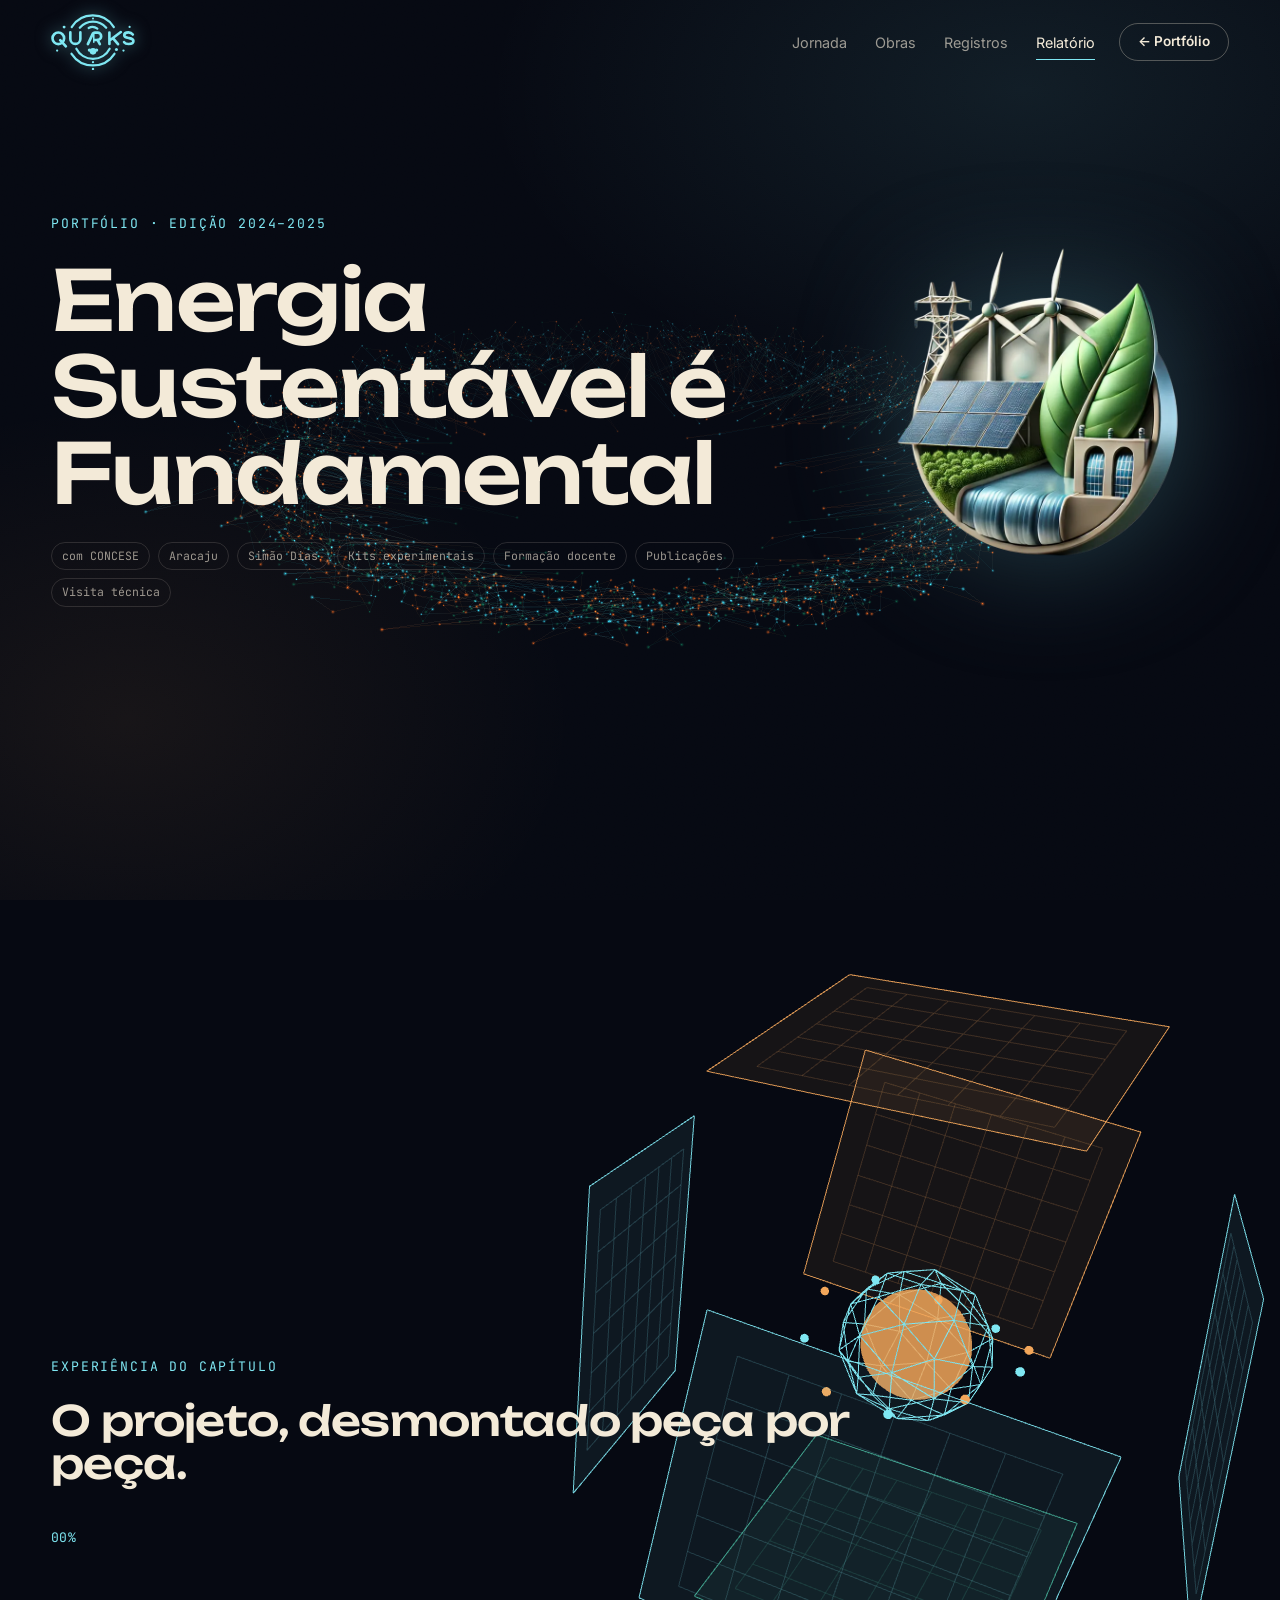
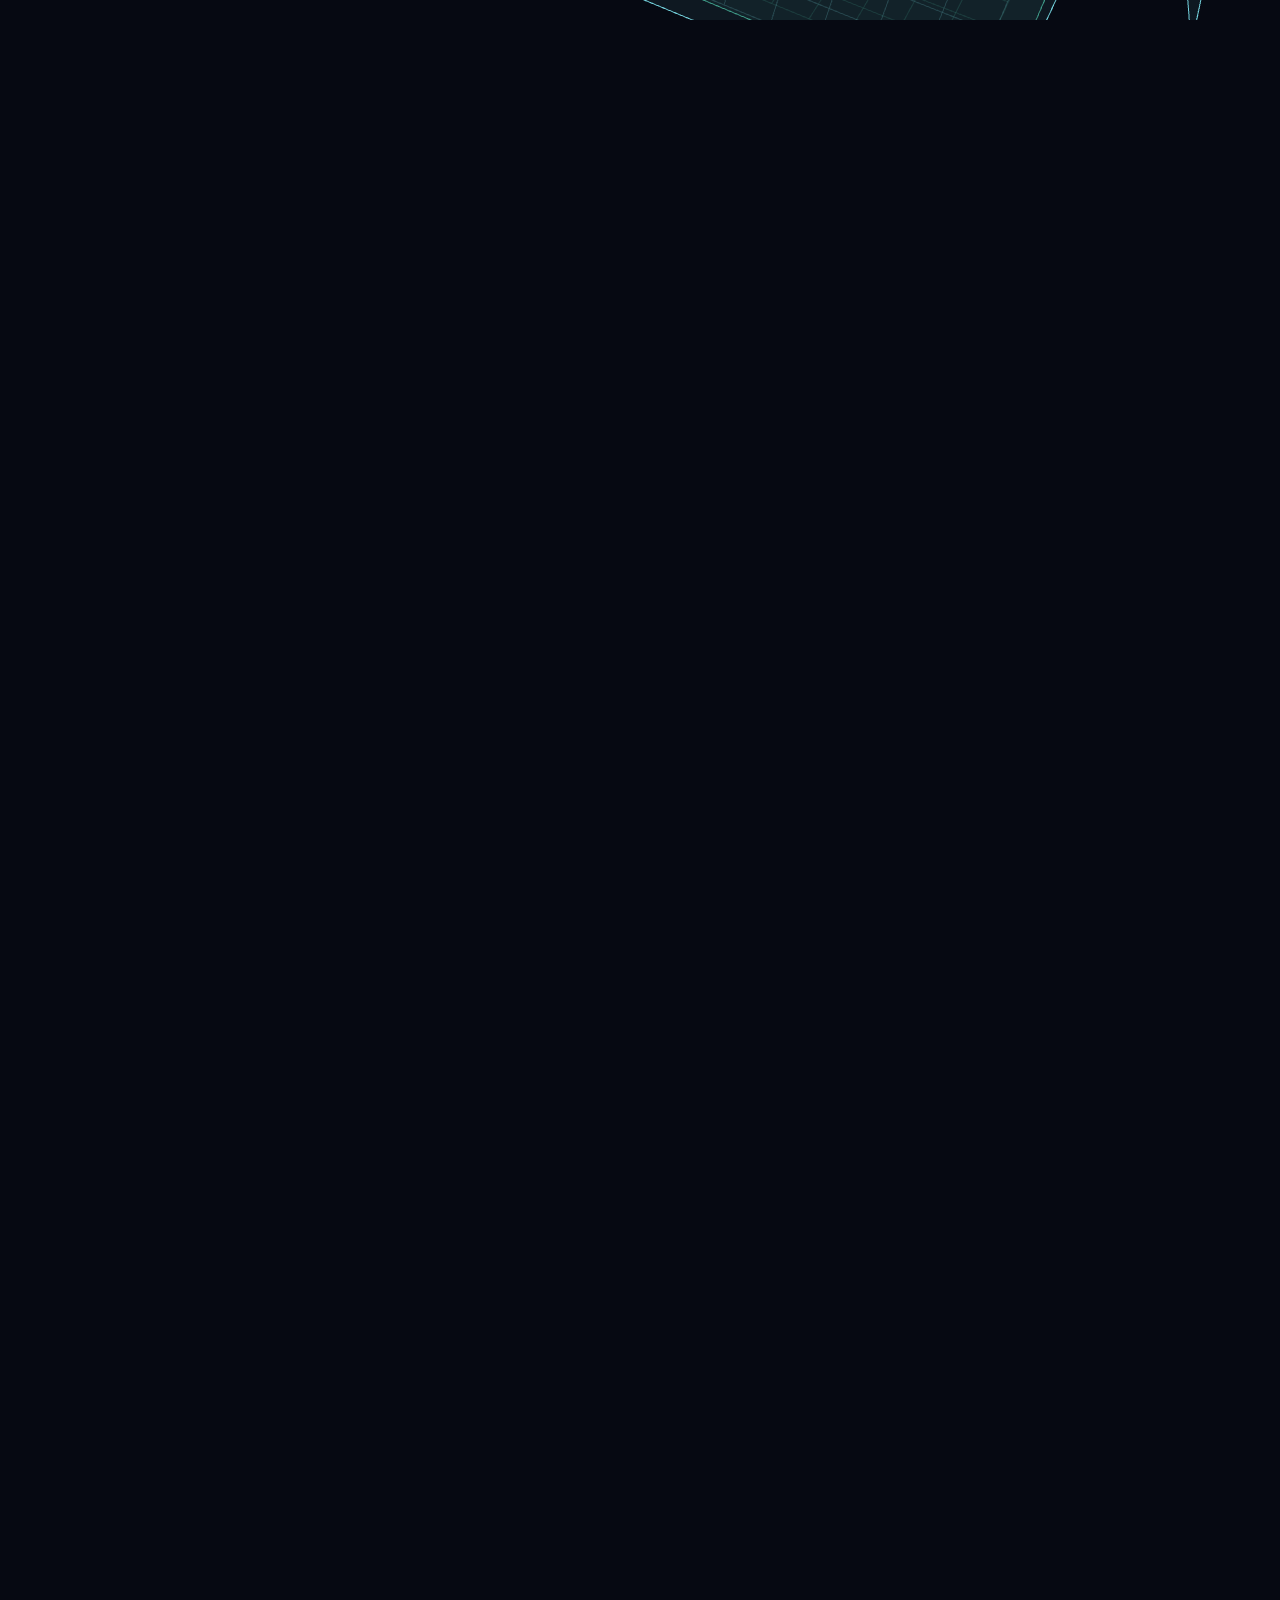
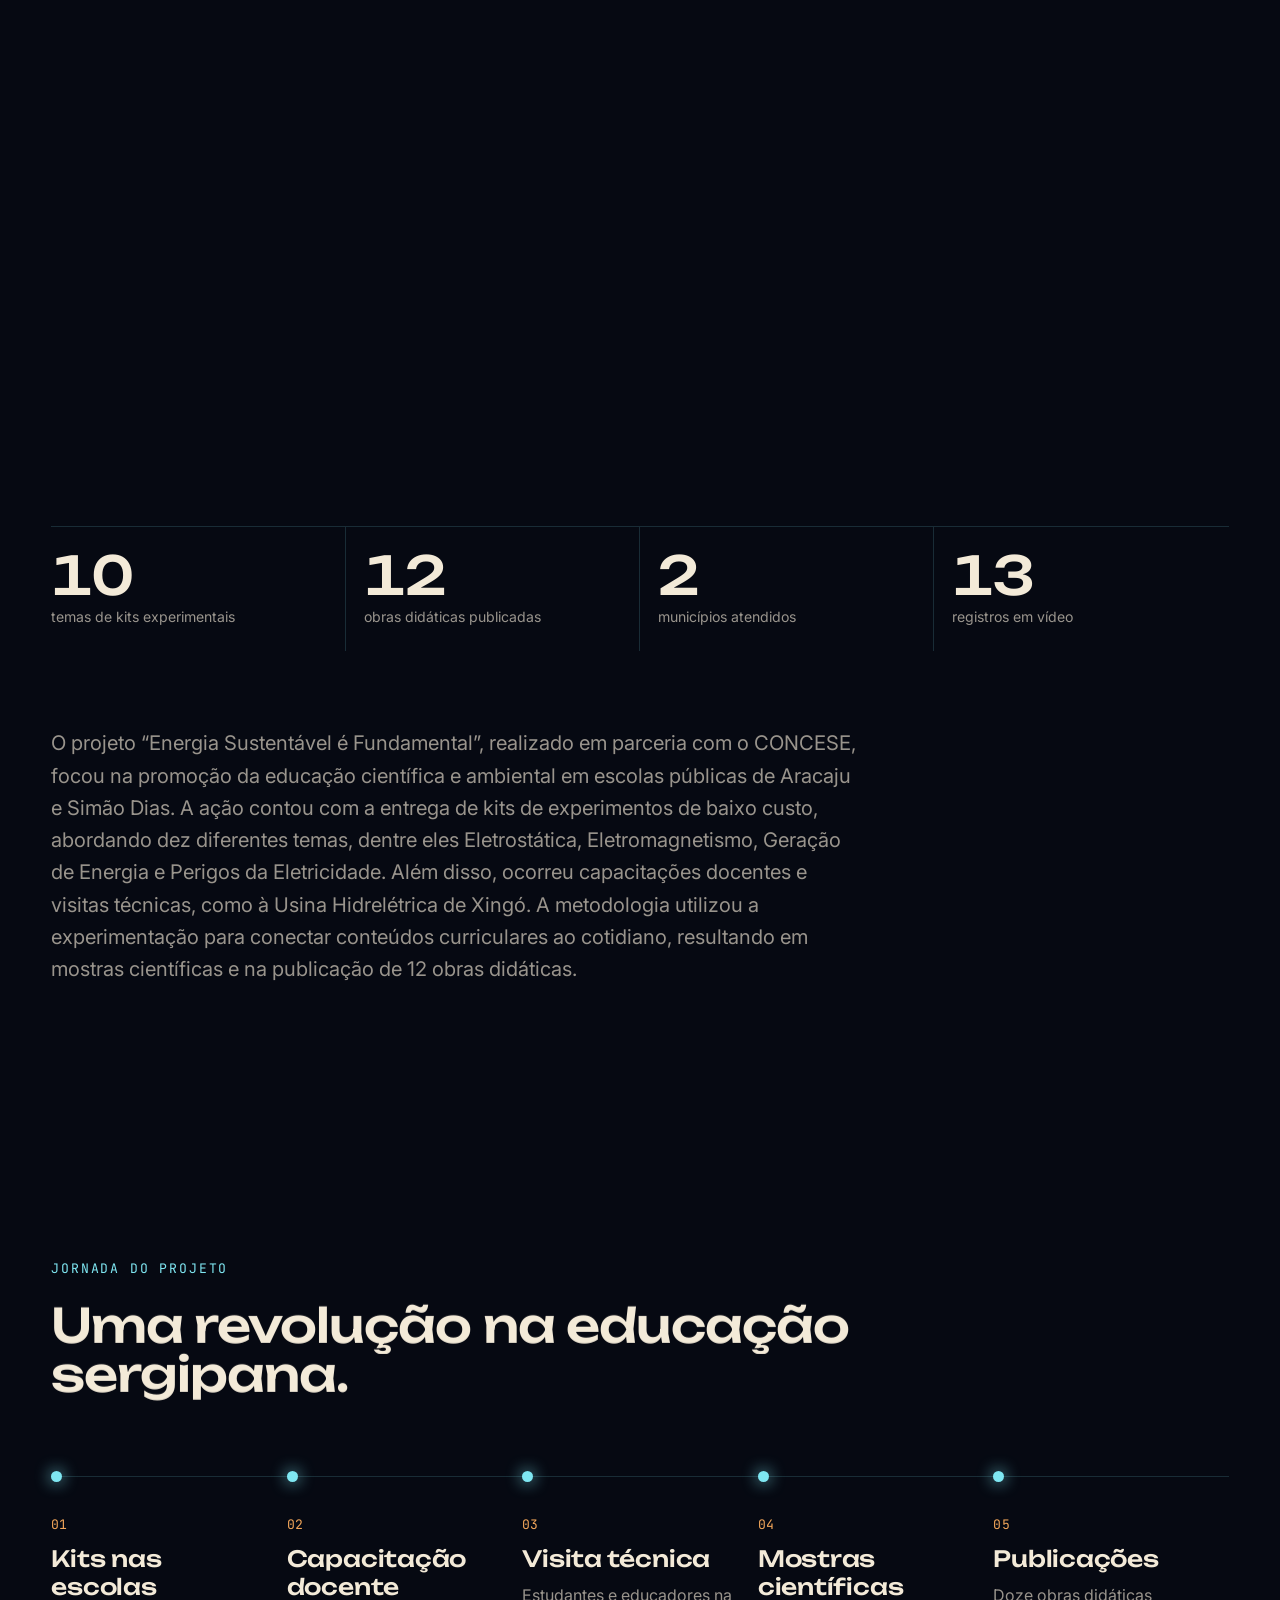
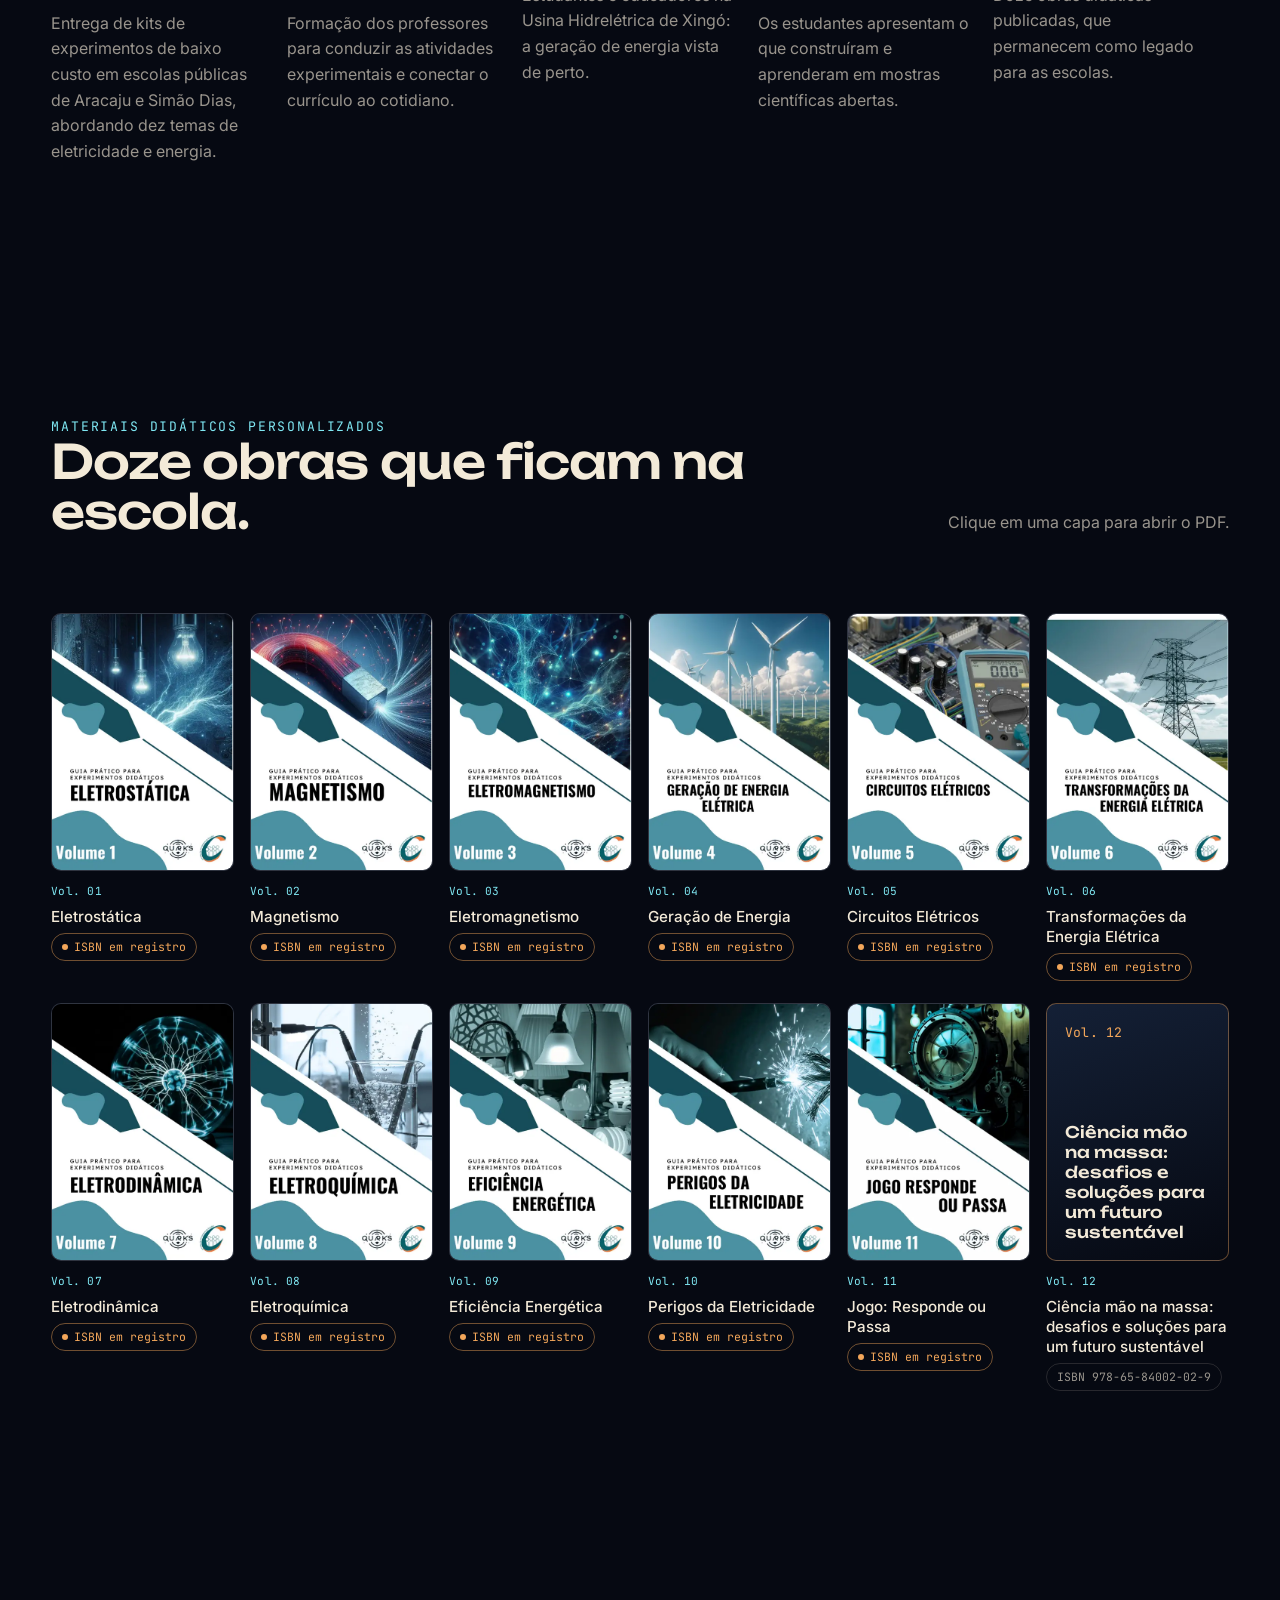
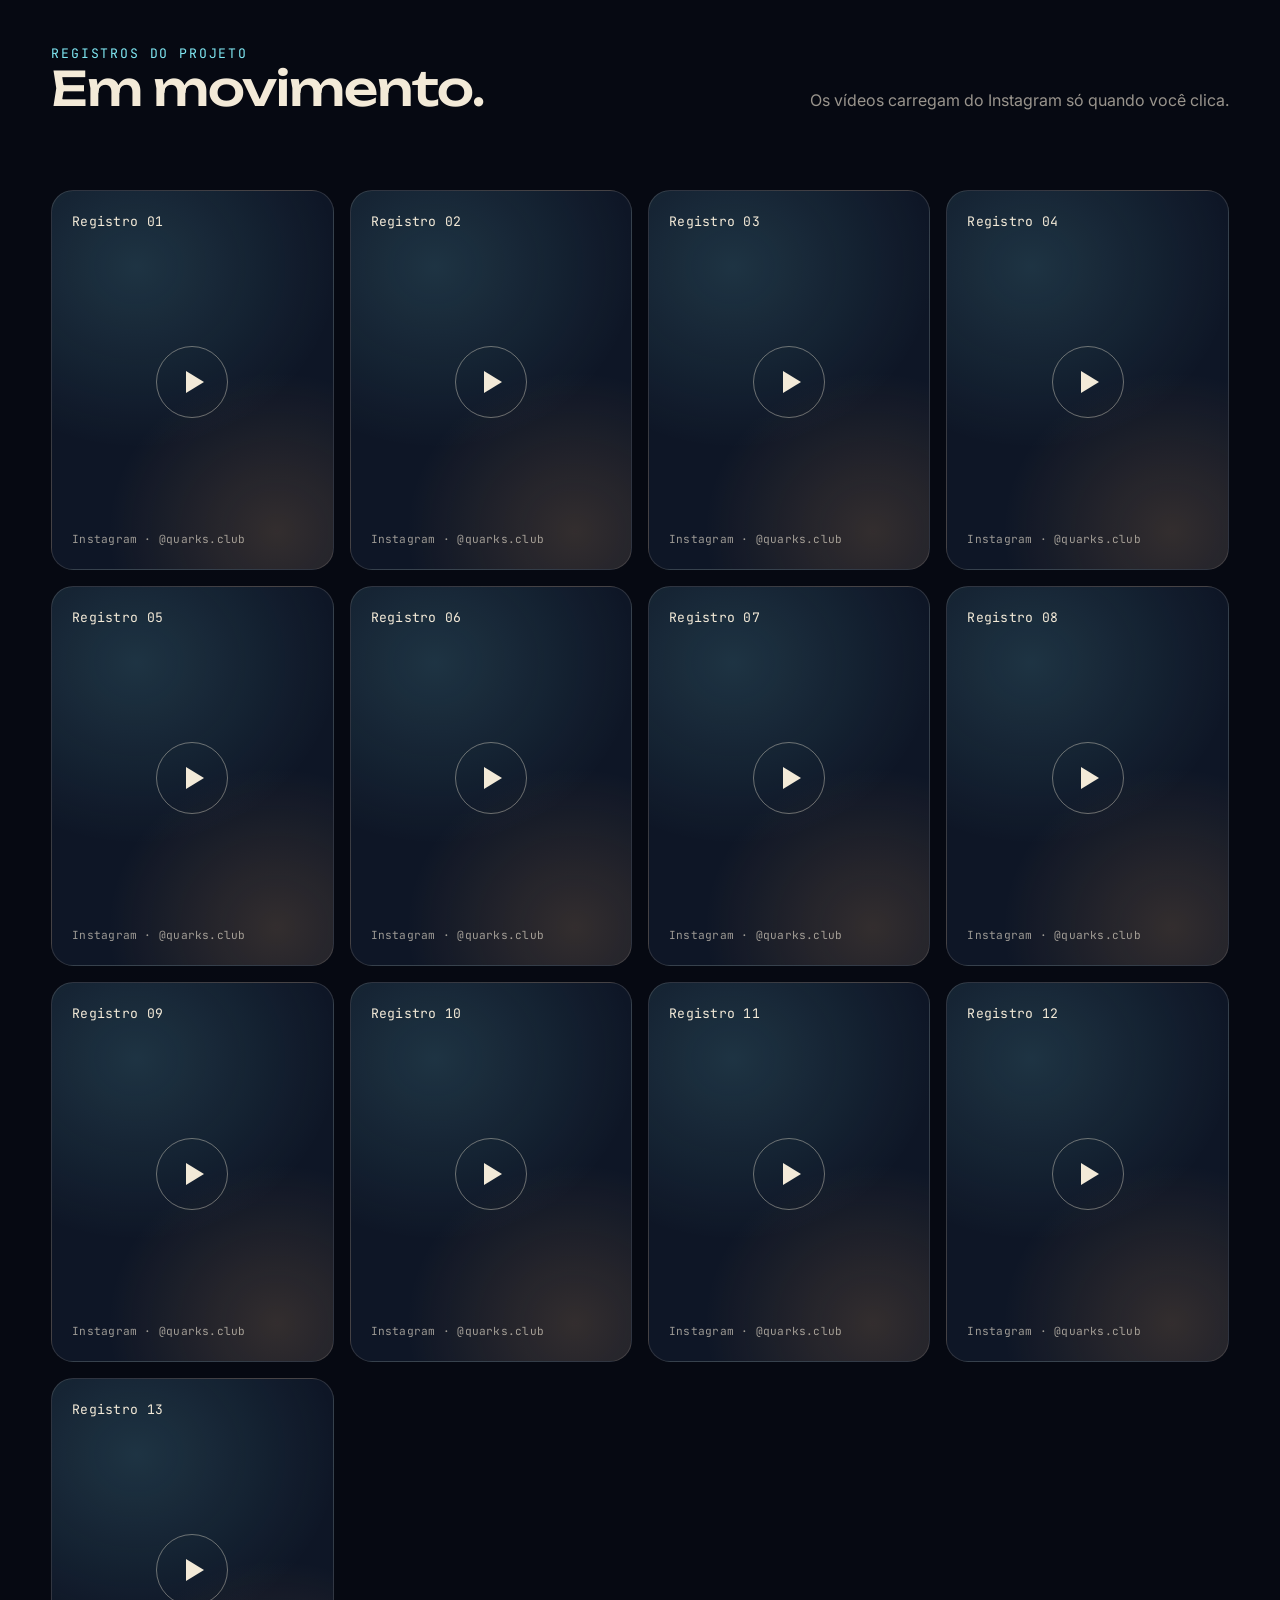
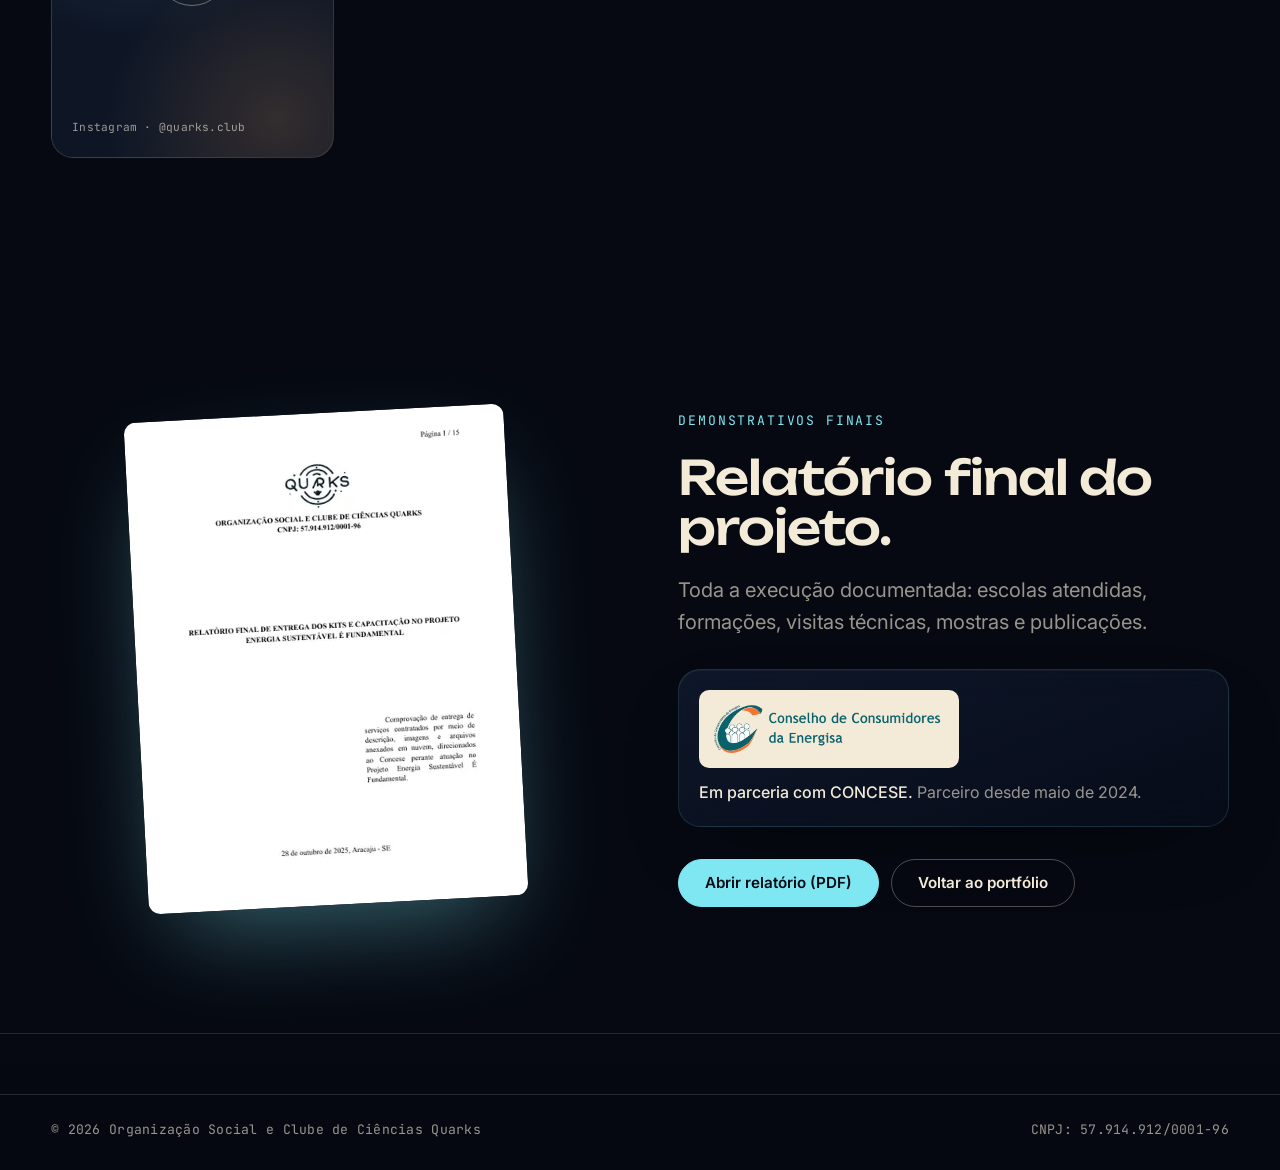
==== projetos/energia-sustentavel/index.html @ 1daaea6b "Logo do menu sem corte e mola começando comprimida - <use> da marca posicionado na origem do viewBox" ====
<!doctype html>
<html lang="pt-BR">
<head>
  <meta charset="utf-8">
  <meta name="viewport" content="width=device-width, initial-scale=1">
  <title>Energia Sustentável é Fundamental · Quarks</title>
  <meta name="description" content="Projeto Energia Sustentável é Fundamental (2024–2025), do Clube de Ciências Quarks em parceria com o CONCESE: kits experimentais, formação docente, visita técnica e 12 obras didáticas.">
  <meta name="theme-color" content="#060912">
  <link rel="icon" href="../../assets/brand/quarks-mark.svg" type="image/svg+xml">
  <link rel="preconnect" href="https://fonts.googleapis.com">
  <link rel="preconnect" href="https://fonts.gstatic.com" crossorigin>
  <link href="https://fonts.googleapis.com/css2?family=Inter:wght@400;500;600&family=JetBrains+Mono:wght@400;500&family=Unbounded:wght@400;500;700&display=swap" rel="stylesheet">
  <link rel="stylesheet" href="../../css/main.css">
  <link rel="stylesheet" href="../../css/project.css">
  <script>document.documentElement.classList.add('js', 'intro-seen');</script>
  <script src="../../vendor/gsap.min.js" defer></script>
  <script src="../../vendor/ScrollTrigger.min.js" defer></script>
  <script src="../../vendor/lenis.min.js" defer></script>
  <script type="module" src="../../js/project.js"></script>
</head>
<!-- Template de capítulo: copie esta pasta, troque data-project pelo slug do
     data/projects.json e escreva a cena exclusiva em scene.js. -->
<body data-page="project" data-project="energia-sustentavel">

<a class="skip-link" href="#conteudo">Pular para o conteúdo</a>
<canvas class="field" id="field" aria-hidden="true"></canvas>
<div class="field-fallback" aria-hidden="true"></div>
<div class="grain" aria-hidden="true"></div>

<header class="nav" id="nav">
  <a class="nav__brand" href="../../" aria-label="Quarks — página inicial">
    <svg class="mark" viewBox="10 25 540 363" aria-hidden="true"><use href="#q-mark" x="10" y="25" width="540" height="363"/></svg>
  </a>
  <nav class="nav__links" aria-label="Capítulo">
    <a href="#jornada">Jornada</a>
    <a href="#obras">Obras</a>
    <a href="#registros">Registros</a>
    <a href="#relatorio">Relatório</a>
  </nav>
  <a class="btn btn--small btn--ghost nav__back" href="../../#portfolio">← Portfólio</a>
</header>

<main id="conteudo">
  <!-- HERO + PALCO DA CENA 3D (a cena recebe o progresso da rolagem) -->
  <section class="p-hero" data-formation="4">
    <div class="wrap p-hero__grid">
      <div>
        <p class="kicker mono" data-bind="edition">Portfólio</p>
        <h1 class="h1 display p-hero__title" data-bind="title" data-split>Carregando…</h1>
        <div class="p-hero__tags" data-bind="tags"></div>
      </div>
      <figure class="p-hero__badge" data-reveal><img data-bind="cover" alt="" width="800" height="800"></figure>
    </div>
  </section>

  <section class="stage" id="stage" data-formation="5" aria-label="Experiência interativa do projeto">
    <div class="stage__pin">
      <div class="stage__canvas" id="sceneMount"></div>
      <div class="wrap stage__copy">
        <p class="kicker mono">Experiência do capítulo</p>
        <p class="stage__line display" data-stage-line>O projeto, desmontado peça por peça.</p>
        <div class="stage__progress mono" aria-hidden="true"><span id="stageNum">00</span>%</div>
      </div>
    </div>
  </section>

  <section class="section" data-formation="2">
    <div class="wrap">
      <ul class="stats p-stats" data-bind="stats"></ul>
      <p class="p-summary" data-bind="summary" data-reveal></p>
    </div>
  </section>

  <section class="section" id="jornada" data-formation="3">
    <div class="wrap">
      <p class="kicker mono">Jornada do projeto</p>
      <h2 class="h2 display" data-split>Uma revolução na educação sergipana.</h2>
      <ol class="journey" data-bind="journey"></ol>
    </div>
  </section>

  <section class="section" id="obras" data-formation="5">
    <div class="wrap">
      <div class="section-head section-head--row">
        <div>
          <p class="kicker mono">Materiais didáticos personalizados</p>
          <h2 class="h2 display" data-split>Doze obras que ficam na escola.</h2>
        </div>
        <p class="muted" data-reveal>Clique em uma capa para abrir o PDF.</p>
      </div>
      <ul class="shelf" data-bind="publications"></ul>
    </div>
  </section>

  <section class="section" id="registros" data-formation="6">
    <div class="wrap">
      <div class="section-head section-head--row">
        <div>
          <p class="kicker mono">Registros do projeto</p>
          <h2 class="h2 display" data-split>Em movimento.</h2>
        </div>
        <p class="muted" data-reveal>Os vídeos carregam do Instagram só quando você clica.</p>
      </div>
      <ul class="reels" data-bind="reels"></ul>
    </div>
  </section>

  <section class="section" id="relatorio" data-formation="0">
    <div class="wrap grid-2 p-report">
      <a class="p-report__doc" data-bind="report" target="_blank" rel="noopener"><img alt="Capa do relatório final do projeto" width="480" height="621"></a>
      <div>
        <p class="kicker mono">Demonstrativos finais</p>
        <h2 class="h2 display" data-split>Relatório final do projeto.</h2>
        <p class="lead" data-reveal>Toda a execução documentada: escolas atendidas, formações, visitas técnicas, mostras e publicações.</p>
        <div class="p-partner glass" data-bind="partner" data-reveal></div>
        <div class="hero__actions" data-reveal>
          <a class="btn" data-bind="reportBtn" target="_blank" rel="noopener">Abrir relatório (PDF)</a>
          <a class="btn btn--ghost" href="../../#portfolio">Voltar ao portfólio</a>
        </div>
      </div>
    </div>
  </section>
</main>

<footer class="footer footer--slim" data-formation="0">
  <div class="wrap footer__legal mono">
    <span>© 2026 Organização Social e Clube de Ciências Quarks</span>
    <span>CNPJ: 57.914.912/0001-96</span>
  </div>
</footer>

<svg width="0" height="0" style="position:absolute" aria-hidden="true">
  <symbol id="q-mark" viewBox="10 25 540 363">
    <g fill="none" stroke="currentColor" stroke-width="17" stroke-linecap="round" stroke-linejoin="round"><path d="M143 109A159.9 159.9 0 0 1 414 109" stroke-width="14.5"/><path d="M195 113A111.2 111.2 0 0 1 365 113" stroke-width="14.5"/><path d="M252 115Q280 98 308 119" stroke-width="14.5"/><path d="M173 248A120.2 120.2 0 0 0 387 248" stroke-width="14.5"/><path d="M142 281A165.1 165.1 0 0 0 418 281" stroke-width="14.5"/><path d="M57 144a37.3 37.3 0 1 1 0 74.6a37.3 37.3 0 1 1 0-74.6M69 193L105.5 233"/><path d="M134.3 143.5V185a32.2 32.2 0 0 0 64.4 0V143.5"/><path d="M247 219L279 151Q283 145 291 145H309A23.5 23.5 0 0 1 309 192H290M309 192L324 219"/><path d="M385.5 144V218M459 141L393 190.5M408 180L441 219"/><path d="M536 157C527 145 515 143.5 508 143.5C493 143.5 481 150 481 162C481 177 498 178 512 180C527 182 540 186 540 199C540 212 527 218 509 218C494 218 485 213 480 206"/><path d="M285 150V206" stroke-width="10"/></g><g fill="currentColor"><circle cx="280" cy="54.5" r="6.6"/><circle cx="94.3" cy="109.3" r="9.4"/><circle cx="515.3" cy="108.3" r="7.2"/><circle cx="49.3" cy="260" r="7.3"/><circle cx="430.7" cy="253.3" r="9.8"/><circle cx="476" cy="260" r="7.3"/><circle cx="280" cy="335" r="7.2"/><circle cx="280" cy="378.3" r="7.6"/><circle cx="280" cy="265" r="21.3"/><circle cx="256.7" cy="256.7" r="10.5"/><circle cx="303.3" cy="256.7" r="10.5"/></g>
  </symbol>
</svg>
</body>
</html>
---- css/main.css ----
/* =========================================================
   QUARKS · "Do quark ao cristal"
   CSS autoral com design tokens — sem build
   ========================================================= */

/* ---------- 1. Tokens ---------- */
:root {
  /* cor */
  --c-void: #060912;
  --c-nebula: #0e1626;
  --c-nebula-2: #142036;
  --c-cyan: #7fe7f2;
  --c-orange: #f2a65a;
  --c-red: #c2452f;
  --c-green: #3fa58c;
  --c-paper: #f3ead8;
  --c-ink: #f3ead8;
  --c-muted: rgba(243, 234, 216, 0.62);
  --c-faint: rgba(243, 234, 216, 0.14);
  --c-line: rgba(127, 231, 242, 0.16);

  /* vidro */
  --glass-bg: linear-gradient(160deg, rgba(20, 32, 54, 0.62), rgba(10, 16, 30, 0.42));
  --glass-border: rgba(127, 231, 242, 0.14);
  --glass-blur: 18px;

  /* tipografia */
  --f-display: "Unbounded", "Inter", system-ui, sans-serif;
  --f-body: "Inter", system-ui, -apple-system, "Segoe UI", sans-serif;
  --f-mono: "JetBrains Mono", ui-monospace, "SFMono-Regular", Menlo, monospace;

  --t-hero: clamp(3rem, 1.4rem + 8.2vw, 10rem);
  --t-h1: clamp(2.1rem, 1.3rem + 3.6vw, 4.6rem);
  --t-h2: clamp(1.7rem, 1.2rem + 2.2vw, 3.2rem);
  --t-h3: clamp(1.1rem, 1rem + 0.5vw, 1.4rem);
  --t-lead: clamp(1.05rem, 0.98rem + 0.35vw, 1.3rem);
  --t-body: 1rem;
  --t-small: 0.82rem;

  /* espaço */
  --gutter: clamp(16px, 4vw, 56px);
  --maxw: 1320px;
  --sec-pad: clamp(96px, 14vh, 180px);
  --radius: 22px;
  --radius-s: 12px;

  /* movimento */
  --ease-out: cubic-bezier(0.16, 1, 0.3, 1);
  --ease-in-out: cubic-bezier(0.65, 0, 0.35, 1);

  color-scheme: dark;
}

/* ---------- 2. Base ---------- */
*, *::before, *::after { box-sizing: border-box; }
html { -webkit-text-size-adjust: 100%; scroll-behavior: smooth; }
html.lenis, html.lenis body { height: auto; }
.lenis.lenis-smooth { scroll-behavior: auto !important; }
.lenis.lenis-stopped { overflow: hidden; }

body {
  margin: 0;
  background: var(--c-void);
  color: var(--c-ink);
  font-family: var(--f-body);
  font-size: var(--t-body);
  line-height: 1.6;
  -webkit-font-smoothing: antialiased;
  text-rendering: optimizeLegibility;
  overflow-x: hidden;
}
img, svg, canvas, video { display: block; max-width: 100%; }
img { height: auto; }
a { color: inherit; text-decoration-color: rgba(127, 231, 242, 0.4); text-underline-offset: 3px; }
a:hover { color: var(--c-cyan); }
button, input, textarea { font: inherit; color: inherit; }
::selection { background: var(--c-cyan); color: var(--c-void); }
:focus-visible { outline: 2px solid var(--c-cyan); outline-offset: 3px; border-radius: 4px; }

h1, h2, h3, h4 { margin: 0; font-weight: 500; }
p { margin: 0 0 1em; }
ul, ol { margin: 0; padding: 0; list-style: none; }

.sr-only { position: absolute; width: 1px; height: 1px; overflow: hidden; clip: rect(0 0 0 0); white-space: nowrap; }
.skip-link { position: fixed; left: 16px; top: -60px; z-index: 200; background: var(--c-cyan); color: var(--c-void); padding: 10px 16px; border-radius: 8px; }
.skip-link:focus { top: 16px; }

/* ---------- 3. Tipografia ---------- */
.display { font-family: var(--f-display); font-weight: 500; letter-spacing: -0.02em; line-height: 1.04; }
.display em { font-style: normal; color: var(--c-cyan); }
.mono { font-family: var(--f-mono); font-size: var(--t-small); letter-spacing: 0.02em; }
.h1 { font-size: var(--t-h1); max-width: 18ch; }
.h2 { font-size: var(--t-h2); max-width: 20ch; }
.h3 { font-size: var(--t-h3); font-family: var(--f-display); font-weight: 500; line-height: 1.25; letter-spacing: -0.01em; }
.lead { font-size: var(--t-lead); color: var(--c-muted); max-width: 46ch; line-height: 1.55; }
.lead strong, .lead em { color: var(--c-ink); font-weight: 500; }
.lead--narrow { max-width: 62ch; }
.h1 + .lead, .h2 + .lead, .h1 + .lead--narrow { margin-top: 1.6rem; }
.muted { color: var(--c-muted); }
.kicker { color: var(--c-cyan); text-transform: uppercase; letter-spacing: 0.14em; margin-bottom: 1.4rem; }
.eyebrow { display: inline-flex; align-items: center; gap: 10px; color: var(--c-muted); text-transform: uppercase; letter-spacing: 0.14em; }
.dot { width: 8px; height: 8px; border-radius: 50%; background: var(--c-cyan); box-shadow: 0 0 12px var(--c-cyan); animation: pulse 2.4s ease-in-out infinite; }
@keyframes pulse { 50% { opacity: 0.35; } }

/* palavra a palavra (split) */
.w { display: inline-block; overflow: hidden; vertical-align: top; padding-bottom: 0.08em; margin-bottom: -0.08em; }
.wi { display: inline-block; will-change: transform; }

/* ---------- 4. Layout ---------- */
.wrap { width: 100%; max-width: var(--maxw); margin-inline: auto; padding-inline: var(--gutter); }
.section { position: relative; padding-block: var(--sec-pad); }
.grid-2 { display: grid; gap: clamp(40px, 6vw, 96px); grid-template-columns: 1fr; align-items: start; }
@media (min-width: 960px) { .grid-2 { grid-template-columns: 1fr 1fr; } }
.section-head { margin-bottom: clamp(40px, 6vw, 80px); }
.section-head .lead { margin-top: 1.4rem; }
.section-head--row { display: flex; flex-wrap: wrap; justify-content: space-between; align-items: end; gap: 16px; }
.section-head--row p { margin: 0; }

main, .footer { position: relative; z-index: 2; }

/* ---------- 5. Componentes base ---------- */
.glass {
  background: var(--glass-bg);
  border: 1px solid var(--glass-border);
  border-radius: var(--radius);
  backdrop-filter: blur(var(--glass-blur)) saturate(140%);
  -webkit-backdrop-filter: blur(var(--glass-blur)) saturate(140%);
  box-shadow: 0 30px 80px -40px rgba(0, 0, 0, 0.7), inset 0 1px 0 rgba(255, 255, 255, 0.04);
}

.btn {
  --b: var(--c-cyan);
  display: inline-flex; align-items: center; justify-content: center; gap: 10px;
  min-height: 48px; padding: 0 26px;
  border-radius: 999px; border: 1px solid var(--b);
  background: var(--b); color: var(--c-void);
  font-weight: 600; font-size: 0.95rem; text-decoration: none; cursor: pointer;
  transition: transform 0.4s var(--ease-out), box-shadow 0.4s var(--ease-out), background 0.3s, color 0.3s;
}
.btn:hover { color: var(--c-void); transform: translateY(-2px); box-shadow: 0 10px 40px -10px var(--b); }
.btn--ghost { background: transparent; color: var(--c-ink); border-color: rgba(243, 234, 216, 0.3); }
.btn--ghost:hover { color: var(--c-void); background: var(--c-paper); --b: var(--c-paper); }
.btn--small { min-height: 38px; padding: 0 18px; font-size: 0.85rem; }
.btn[disabled] { opacity: 0.5; pointer-events: none; }

.tag { display: inline-flex; align-items: center; gap: 6px; padding: 4px 10px; border-radius: 999px; border: 1px solid var(--c-faint); font-family: var(--f-mono); font-size: 0.72rem; color: var(--c-muted); white-space: nowrap; }
.tag--pending { border-color: rgba(242, 166, 90, 0.45); color: var(--c-orange); }
.tag--pending::before { content: ""; width: 6px; height: 6px; border-radius: 50%; background: currentColor; animation: pulse 1.8s infinite; }

/* ---------- 6. Fundo atmosférico ---------- */
.field { position: fixed; inset: 0; width: 100vw; height: 100vh; z-index: 0; pointer-events: none; opacity: 0; transition: opacity 1.4s var(--ease-out); }
.has-field .field { opacity: 1; }
.field-fallback {
  position: fixed; inset: 0; z-index: -1; pointer-events: none;
  background:
    radial-gradient(60vw 50vh at 80% 10%, rgba(127, 231, 242, 0.09), transparent 70%),
    radial-gradient(50vw 50vh at 10% 80%, rgba(242, 166, 90, 0.07), transparent 70%),
    var(--c-void);
}
.grain {
  position: fixed; inset: 0; z-index: 1; pointer-events: none; opacity: 0.05; mix-blend-mode: overlay;
  background-image: url("data:image/svg+xml,%3Csvg xmlns='http://www.w3.org/2000/svg' width='160' height='160'%3E%3Cfilter id='n'%3E%3CfeTurbulence type='fractalNoise' baseFrequency='.9' numOctaves='2' stitchTiles='stitch'/%3E%3C/filter%3E%3Crect width='100%25' height='100%25' filter='url(%23n)'/%3E%3C/svg%3E");
}

/* ---------- 7. Preloader ---------- */
.preloader { display: none; }
.js .preloader {
  position: fixed; inset: 0; z-index: 100; display: grid; place-items: center;
  background: var(--c-void); color: var(--c-cyan);
  animation: preloader-failsafe 0.6s 6s forwards; /* nunca prende o usuário se o JS falhar */
}
.js.intro-seen .preloader { display: none; }
@keyframes preloader-failsafe { to { opacity: 0; visibility: hidden; } }
/* palco com a mesma proporção do viewBox (540 × 538); cada camada é um SVG próprio */
.pl-stage { position: relative; width: min(60vw, 460px); aspect-ratio: 540 / 538; }
.pl-layer { position: absolute; inset: 0; width: 100%; height: 100%; overflow: visible; }
.pl-spring, .pl-mass { will-change: transform; backface-visibility: hidden; }
.pl-spring { opacity: 0.8; }
.pl-halo { position: absolute; inset: -18%; border-radius: 50%; background: radial-gradient(closest-side, rgba(127, 231, 242, 0.16), transparent 72%); opacity: 0; will-change: opacity; }
/* enquanto o preloader está na tela, a página por trás não é renderizada:
   nada de layout/raster concorrendo com a animação da mola */
.js:not(.intro-seen):not(.intro-done) main,
.js:not(.intro-seen):not(.intro-done) .footer,
.js:not(.intro-seen):not(.intro-done) .nav { content-visibility: hidden; visibility: hidden; }
.js:not(.intro-seen):not(.intro-done) .grain { display: none; }
.pl-arcs path, .pl-letters path { stroke-dasharray: 1; stroke-dashoffset: 1; }
.pl-dots circle { opacity: 0; transform-box: fill-box; transform-origin: center; }
.preloader__caption { position: absolute; bottom: 7vh; left: 0; right: 0; text-align: center; color: var(--c-muted); opacity: 0.7; }

/* ---------- 8. Navegação ---------- */
.nav {
  position: fixed; top: 0; left: 0; right: 0; z-index: 50;
  display: flex; align-items: center; gap: 24px;
  padding: 14px var(--gutter);
  transition: transform 0.5s var(--ease-out), background 0.4s, border-color 0.4s;
  border-bottom: 1px solid transparent;
}
.nav.is-scrolled { background: rgba(6, 9, 18, 0.6); backdrop-filter: blur(14px); -webkit-backdrop-filter: blur(14px); border-color: var(--c-line); }
.nav.is-hidden { transform: translateY(-100%); }
.nav__brand { color: var(--c-cyan); margin-right: auto; display: block; }
.mark { width: 84px; height: auto; filter: drop-shadow(0 0 8px rgba(127, 231, 242, 0.5)); }
.nav__links { display: none; gap: 28px; }
.nav__links a { position: relative; text-decoration: none; font-size: 0.9rem; color: var(--c-muted); transition: color 0.3s; }
.nav__links a::after { content: ""; position: absolute; left: 0; right: 0; bottom: -6px; height: 1px; background: var(--c-cyan); transform: scaleX(0); transform-origin: right; transition: transform 0.5s var(--ease-out); }
.nav__links a:hover, .nav__links a.is-active { color: var(--c-ink); }
.nav__links a:hover::after, .nav__links a.is-active::after { transform: scaleX(1); transform-origin: left; }
.nav__cta { display: none; }
.nav__toggle { width: 44px; height: 44px; border: 1px solid var(--c-faint); border-radius: 50%; background: rgba(6, 9, 18, 0.5); display: grid; place-content: center; gap: 6px; cursor: pointer; }
.nav__toggle span { display: block; width: 18px; height: 1.5px; background: var(--c-ink); transition: transform 0.4s var(--ease-out); }
.nav__toggle[aria-expanded="true"] span:first-child { transform: translateY(3.75px) rotate(45deg); }
.nav__toggle[aria-expanded="true"] span:last-child { transform: translateY(-3.75px) rotate(-45deg); }
@media (min-width: 1080px) {
  .nav__links { display: flex; }
  .nav__cta { display: inline-flex; }
  .nav__toggle { display: none; }
}
.menu { position: fixed; inset: 0; z-index: 45; background: rgba(6, 9, 18, 0.94); backdrop-filter: blur(20px); -webkit-backdrop-filter: blur(20px); display: grid; place-items: center; }
.menu[hidden] { display: none; }
.menu nav { display: flex; flex-direction: column; gap: 6px; text-align: center; }
.menu a { font-family: var(--f-display); font-size: clamp(1.8rem, 7vw, 3rem); text-decoration: none; }

/* ---------- 9. Hero ---------- */
.hero { position: relative; min-height: 100svh; display: flex; flex-direction: column; justify-content: center; padding-top: 110px; padding-bottom: 40px; }
.hero__inner { position: relative; }
.hero__title { font-size: var(--t-hero); margin: 1.6rem 0 2rem; max-width: 11ch; }
.hero__lead { font-size: var(--t-lead); color: var(--c-muted); max-width: 52ch; }
.hero__lead strong { color: var(--c-ink); font-weight: 500; }
.hero__actions { display: flex; flex-wrap: wrap; gap: 12px; margin-top: 2rem; }

.stats { display: grid; grid-template-columns: repeat(2, 1fr); margin-top: clamp(48px, 8vh, 96px); }
.stats li { padding: 22px 18px 22px 0; border-top: 1px solid var(--c-line); display: flex; flex-direction: column; gap: 4px; }
.stats li + li { padding-left: 18px; }
.stats li:nth-child(odd) { border-right: 1px solid var(--c-line); }
.stat__n { font-family: var(--f-display); font-weight: 500; font-size: clamp(2rem, 1.4rem + 2.4vw, 3.4rem); line-height: 1; color: var(--c-ink); font-variant-numeric: tabular-nums; }
.stats span { color: var(--c-muted); font-size: 0.88rem; }
@media (min-width: 760px) { .stats { grid-template-columns: repeat(4, 1fr); } .stats li:not(:last-child) { border-right: 1px solid var(--c-line); } .stats li:nth-child(3) { padding-left: 18px; } }
@media (max-width: 759px) { .stats li:nth-child(3) { padding-left: 0; } }

.scroll-cue { position: absolute; right: var(--gutter); bottom: 40px; display: none; align-items: center; gap: 10px; color: var(--c-muted); writing-mode: vertical-rl; text-transform: uppercase; letter-spacing: 0.2em; }
.scroll-cue span { width: 1px; height: 48px; background: linear-gradient(var(--c-cyan), transparent); animation: cue 2s var(--ease-in-out) infinite; }
@keyframes cue { 0% { transform: scaleY(0); transform-origin: top; } 50% { transform: scaleY(1); transform-origin: top; } 51% { transform-origin: bottom; } 100% { transform: scaleY(0); transform-origin: bottom; } }
@media (min-width: 960px) { .scroll-cue { display: flex; } }

/* ---------- 10. IDEB ---------- */
.ideb .lead { margin-top: 1.6rem; }
.ideb__map { margin: 2.4rem 0 0; max-width: 560px; opacity: 0.95; }
.ideb__chart { padding: clamp(24px, 3vw, 40px); }
.ideb__note { color: var(--c-muted); font-size: 1.02rem; }
.ideb__note strong { color: var(--c-ink); font-weight: 500; }
.bars { display: grid; gap: 26px; margin-top: 28px; }
.bars__legend { display: flex; gap: 20px; color: var(--c-muted); }
.lg::before { content: ""; display: inline-block; width: 10px; height: 10px; border-radius: 2px; margin-right: 8px; background: var(--c); vertical-align: -1px; }
.lg--se { --c: var(--c-orange); }
.lg--br { --c: var(--c-cyan); }
.bars__group { display: grid; gap: 8px; }
.bars__label { color: var(--c-muted); text-transform: uppercase; letter-spacing: 0.12em; }
.bar { position: relative; display: flex; align-items: center; gap: 14px; height: 30px; }
.bar i { display: block; height: 100%; width: calc(var(--v) * 10% * var(--grow, 1)); max-width: calc(100% - 64px); border-radius: 0 6px 6px 0; background: linear-gradient(90deg, transparent, var(--c)); box-shadow: 0 0 24px -6px var(--c); }
.bar--se { --c: var(--c-orange); }
.bar--br { --c: var(--c-cyan); }
.bar b { font-family: var(--f-display); font-weight: 500; font-size: 1.25rem; font-variant-numeric: tabular-nums; }
.source { margin-top: 26px; color: var(--c-muted); opacity: 0.7; margin-bottom: 0; }

/* ---------- 11. Método ---------- */
.metodo .lead { margin-top: 2rem; }
.benefits { margin-top: clamp(80px, 12vh, 140px); }
.benefits__inner { display: grid; gap: 40px; }
.benefits__intro .h3 { max-width: 28ch; color: var(--c-muted); font-weight: 400; }
.benefits__meter { margin-top: 2rem; color: var(--c-cyan); font-size: 1rem; }
.benefits__list { counter-reset: b; display: grid; gap: 4px; }
.benefits__list li {
  counter-increment: b; position: relative; padding: 14px 0 14px 54px;
  font-family: var(--f-display); font-size: clamp(1.3rem, 1rem + 1.6vw, 2.4rem); line-height: 1.15;
  color: rgba(243, 234, 216, 0.22); border-bottom: 1px solid var(--c-faint);
  transition: color 0.5s var(--ease-out);
}
.benefits__list li::before { content: counter(b, decimal-leading-zero); position: absolute; left: 0; top: 50%; translate: 0 -50%; font-family: var(--f-mono); font-size: 0.8rem; color: var(--c-muted); }
.benefits__list li.is-on { color: var(--c-ink); }
.benefits__list li.is-current { color: var(--c-cyan); }
.no-motion .benefits__list li, .no-js .benefits__list li { color: var(--c-ink); }
@media (min-width: 960px) {
  .benefits__inner { grid-template-columns: 0.9fr 1.1fr; align-items: center; min-height: 100vh; }
}

.studies { margin-top: clamp(60px, 10vh, 120px); display: grid; gap: 14px; }
.ticker { overflow: hidden; mask-image: linear-gradient(90deg, transparent, #000 8%, #000 92%, transparent); -webkit-mask-image: linear-gradient(90deg, transparent, #000 8%, #000 92%, transparent); }
.ticker__track { display: flex; gap: 12px; width: max-content; animation: ticker 60s linear infinite; padding-block: 4px; }
.ticker--reverse .ticker__track { animation-direction: reverse; animation-duration: 80s; }
.ticker:hover .ticker__track { animation-play-state: paused; }
.ticker a {
  display: inline-flex; align-items: center; gap: 10px; padding: 12px 18px; border-radius: 999px; white-space: nowrap;
  border: 1px solid var(--c-faint); background: rgba(14, 22, 38, 0.6); text-decoration: none; font-size: 0.92rem;
  transition: border-color 0.3s, background 0.3s;
}
.ticker a:hover { border-color: var(--c-cyan); background: rgba(127, 231, 242, 0.08); }
.ticker a span { font-family: var(--f-mono); font-size: 0.75rem; color: var(--c-cyan); }
.ticker__label { font-family: var(--f-mono); font-size: 0.72rem; text-transform: uppercase; letter-spacing: 0.14em; color: var(--c-orange); align-self: center; padding: 0 10px; }
@keyframes ticker { to { transform: translateX(-50%); } }

.compare { margin-top: clamp(100px, 14vh, 180px); }
.compare__head { display: grid; gap: 1rem; margin-bottom: 40px; }
.compare__control { display: grid; grid-template-columns: 72px 1fr 72px; align-items: center; gap: 18px; padding: 16px 22px; position: sticky; top: 76px; z-index: 3; }
.compare__side { margin: 0; text-align: center; }
.compare__side img { width: 56px; height: 56px; margin: 0 auto 4px; object-fit: contain; }
.compare__side figcaption { color: var(--c-muted); font-size: 0.68rem; }
.range { position: relative; display: block; height: 44px; }
.range input { position: absolute; inset: 0; width: 100%; margin: 0; opacity: 0; cursor: grab; z-index: 2; }
.range::before { content: ""; position: absolute; left: 0; right: 0; top: 50%; height: 2px; translate: 0 -50%; background: var(--c-faint); border-radius: 2px; }
.range__fill { position: absolute; left: 0; top: 50%; height: 2px; translate: 0 -50%; width: calc(var(--t, 0) * 1%); background: linear-gradient(90deg, var(--c-red), var(--c-orange), var(--c-green)); border-radius: 2px; }
.range__fill::after { content: ""; position: absolute; right: -14px; top: 50%; width: 28px; height: 28px; translate: 0 -50%; border-radius: 50%; background: var(--c-paper); box-shadow: 0 0 0 6px rgba(127, 231, 242, 0.18), 0 0 30px var(--c-cyan); }
.range:focus-within .range__fill::after { box-shadow: 0 0 0 3px var(--c-cyan), 0 0 30px var(--c-cyan); }
.compare__rows { margin-top: 18px; display: grid; gap: 10px; }
.compare__rows li {
  --p: 0;
  display: grid; grid-template-columns: 1fr; gap: 6px; padding: 20px 22px; border-radius: var(--radius-s);
  border: 1px solid color-mix(in srgb, var(--c-red) calc((1 - var(--p)) * 40%), var(--c-green) calc(var(--p) * 40%));
  background: rgba(14, 22, 38, 0.55);
  transition: border-color 0.5s;
}
.compare__rows li > span { color: var(--c-muted); text-transform: uppercase; letter-spacing: 0.1em; font-size: 0.7rem; }
.compare__rows .old, .compare__rows .new { grid-row: 2; grid-column: 1; margin: 0; font-size: 1.05rem; transition: opacity 0.5s var(--ease-out), transform 0.5s var(--ease-out), filter 0.5s; }
.compare__rows .old { color: var(--c-muted); opacity: calc(1 - var(--p)); transform: translateY(calc(var(--p) * -8px)); filter: blur(calc(var(--p) * 4px)); }
.compare__rows .new { color: var(--c-ink); opacity: var(--p); transform: translateY(calc((1 - var(--p)) * 8px)); filter: blur(calc((1 - var(--p)) * 4px)); }
@media (min-width: 760px) { .compare__rows li { grid-template-columns: 240px 1fr; align-items: center; } .compare__rows .old, .compare__rows .new { grid-row: 1; grid-column: 2; } }

/* ---------- 12. Proposta ---------- */
.steps { display: grid; gap: 18px; margin-top: clamp(48px, 7vw, 90px); }
.step { padding: clamp(24px, 3vw, 40px); display: grid; gap: 14px; align-content: start; }
.step__n { color: var(--c-orange); font-size: 0.9rem; }
.step p { color: var(--c-muted); margin: 0; }
@media (min-width: 960px) { .steps { grid-template-columns: repeat(3, 1fr); } .step:nth-child(2) { margin-top: 60px; } .step:nth-child(3) { margin-top: 120px; } }

/* ---------- 13. Vitrine horizontal ---------- */
.showcase { position: relative; padding-top: var(--sec-pad); }
.showcase__pin { overflow: hidden; }
.showcase__head { margin-bottom: 40px; }
.showcase__progress { margin-top: 28px; height: 2px; background: var(--c-faint); max-width: 420px; border-radius: 2px; overflow: hidden; }
.showcase__progress span { display: block; height: 100%; width: 100%; background: var(--c-cyan); transform: scaleX(0); transform-origin: left; }
.showcase__track {
  display: flex; gap: 18px; padding: 10px var(--gutter) 60px;
  overflow-x: auto; scroll-snap-type: x mandatory; scrollbar-width: none; overscroll-behavior-x: contain;
}
.showcase__track::-webkit-scrollbar { display: none; }
.is-pinned .showcase__track { overflow: visible; scroll-snap-type: none; width: max-content; padding-right: 30vw; }
.svc {
  --accent: var(--c-cyan);
  position: relative; flex: 0 0 min(84vw, 420px); min-height: 480px; scroll-snap-align: start;
  display: flex; flex-direction: column; padding: 30px; overflow: hidden;
  transition: transform 0.6s var(--ease-out), border-color 0.4s;
}
.svc[data-accent="orange"] { --accent: var(--c-orange); }
.svc[data-accent="green"] { --accent: var(--c-green); }
.svc:hover { border-color: color-mix(in srgb, var(--accent) 50%, transparent); }
.svc::before { content: ""; position: absolute; width: 260px; height: 260px; right: -90px; top: -90px; border-radius: 50%; background: radial-gradient(circle, color-mix(in srgb, var(--accent) 35%, transparent), transparent 70%); opacity: 0.6; transition: opacity 0.5s, transform 0.8s var(--ease-out); }
.svc:hover::before { opacity: 1; transform: scale(1.2); }
.svc__n { font-family: var(--f-mono); font-size: 0.8rem; color: var(--accent); }
.svc__orbit { width: 64px; height: 64px; margin: 28px 0 22px; color: var(--accent); }
.svc__orbit svg { width: 100%; height: 100%; overflow: visible; }
.svc__orbit .o { fill: none; stroke: currentColor; stroke-width: 1.2; opacity: 0.6; transform-origin: 32px 32px; animation: spin 14s linear infinite; }
.svc__orbit .o:nth-child(2) { animation-duration: 20s; animation-direction: reverse; }
.svc__orbit .c { fill: currentColor; filter: drop-shadow(0 0 6px currentColor); }
@keyframes spin { to { transform: rotate(360deg); } }
.svc h3 { font-family: var(--f-display); font-weight: 500; line-height: 1.15; font-size: clamp(1.35rem, 1.1rem + 0.8vw, 1.75rem); }
.svc__kicker { color: var(--c-muted); font-family: var(--f-mono); font-size: 0.76rem; margin: 10px 0 18px; }
.svc p { color: var(--c-muted); font-size: 0.96rem; }
.svc ul { margin-top: auto; display: grid; gap: 8px; padding-top: 16px; border-top: 1px solid var(--c-faint); }
.svc li { position: relative; padding-left: 18px; font-size: 0.88rem; line-height: 1.45; }
.svc li::before { content: ""; position: absolute; left: 0; top: 0.55em; width: 6px; height: 6px; border-radius: 50%; background: var(--accent); }
@media (min-width: 960px) { .svc { flex-basis: 400px; min-height: min(500px, 62vh); } .is-pinned .showcase__pin { min-height: 100vh; display: flex; flex-direction: column; justify-content: center; } .is-pinned .showcase__head { margin-bottom: 28px; } }

/* ---------- 14. Portfólio ---------- */
.projects { border-top: 1px solid var(--c-line); }
.project { border-bottom: 1px solid var(--c-line); }
.project a, .project > div {
  position: relative; display: grid; grid-template-columns: 1fr; gap: 10px 32px; align-items: center;
  padding: clamp(24px, 3.4vw, 44px) 0; text-decoration: none;
}
.project__year { font-family: var(--f-mono); font-size: 0.82rem; color: var(--c-cyan); }
.project__title { font-family: var(--f-display); font-size: clamp(1.6rem, 1rem + 2.8vw, 3.6rem); line-height: 1.05; letter-spacing: -0.02em; transition: transform 0.6s var(--ease-out), color 0.4s; }
.project__meta { display: flex; flex-wrap: wrap; gap: 8px; }
.project__go { width: 56px; height: 56px; border-radius: 50%; border: 1px solid var(--c-faint); display: grid; place-items: center; transition: background 0.4s, border-color 0.4s, transform 0.6s var(--ease-out); }
.project__go svg { width: 20px; height: 20px; stroke: currentColor; fill: none; stroke-width: 1.6; }
.project a:hover .project__title { transform: translateX(18px); color: var(--c-cyan); }
.project a:hover .project__go { background: var(--c-cyan); border-color: var(--c-cyan); color: var(--c-void); transform: rotate(-45deg); }
.project--soon { opacity: 0.5; }
.project--soon .project__title { font-size: clamp(1.2rem, 1rem + 1.4vw, 2rem); }
@media (min-width: 900px) {
  .project a, .project > div { grid-template-columns: 110px 1fr auto 56px; }
}
.project-preview {
  position: fixed; left: 0; top: 0; z-index: 20; width: 300px; aspect-ratio: 1; border-radius: 50%; overflow: hidden; pointer-events: none;
  opacity: 0; transform: translate(-50%, -50%) scale(0.6); transition: opacity 0.4s, transform 0.6s var(--ease-out);
  box-shadow: 0 0 80px -10px rgba(127, 231, 242, 0.5);
}
.project-preview.is-on { opacity: 1; transform: translate(-50%, -50%) scale(1); }
.project-preview img { width: 100%; height: 100%; object-fit: cover; }
@media (hover: none) { .project-preview { display: none; } }

/* ---------- 15. Parceiros: rede cristalina ---------- */
.partners__grid { align-items: center; }
.partners__list { margin-top: 2rem; display: grid; gap: 8px; }
.partners__list button {
  width: 100%; display: flex; align-items: center; justify-content: space-between; gap: 16px; text-align: left;
  padding: 16px 20px; border-radius: var(--radius-s); border: 1px solid var(--c-faint); background: rgba(14, 22, 38, 0.5); cursor: pointer;
  transition: border-color 0.3s, background 0.3s;
}
.partners__list button:hover, .partners__list button.is-hot { border-color: var(--c-cyan); background: rgba(127, 231, 242, 0.06); }
.partners__list strong { font-family: var(--f-display); font-weight: 500; }
.partners__list small { display: block; color: var(--c-muted); font-size: 0.82rem; }
.lattice { position: relative; aspect-ratio: 1 / 1; width: 100%; max-width: 640px; margin-inline: auto; }
.lattice__canvas { position: absolute; inset: 0; width: 100%; height: 100%; }
.lattice__nodes { position: absolute; inset: 0; }
.lnode {
  position: absolute; translate: -50% -50%; width: var(--s, 120px); aspect-ratio: 1; border-radius: 50%;
  display: grid; place-items: center; padding: 14px; cursor: pointer; border: 1px solid rgba(127, 231, 242, 0.35);
  background: radial-gradient(circle at 35% 30%, rgba(243, 234, 216, 0.98), rgba(220, 230, 235, 0.92));
  box-shadow: 0 0 0 6px rgba(127, 231, 242, 0.08), 0 0 40px -6px rgba(127, 231, 242, 0.6);
  transition: transform 0.5s var(--ease-out), box-shadow 0.5s;
}
.lnode img { width: 100%; height: 100%; object-fit: contain; }
.lnode:hover, .lnode:focus-visible, .lnode.is-hot { transform: scale(1.08); box-shadow: 0 0 0 10px rgba(127, 231, 242, 0.16), 0 0 70px rgba(127, 231, 242, 0.75); }
.lnode--invite { background: rgba(14, 22, 38, 0.7); border-style: dashed; color: var(--c-cyan); font-family: var(--f-mono); font-size: 0.7rem; text-align: center; line-height: 1.3; text-decoration: none; box-shadow: none; }
.lnode--invite:hover { color: var(--c-cyan); }

/* ---------- 16. Sobre ---------- */
.about__grid { display: grid; gap: 40px; margin-top: clamp(40px, 6vw, 80px); }
.about__text p { color: var(--c-muted); font-size: 1.06rem; max-width: 62ch; }
.about__text p:first-child { color: var(--c-ink); font-size: var(--t-lead); }
.about__photo { margin: 0; position: relative; border-radius: var(--radius); overflow: hidden; align-self: start; }
.about__photo img { width: 100%; aspect-ratio: 4 / 5; object-fit: cover; }
.about__photo figcaption { position: absolute; left: 16px; bottom: 14px; color: var(--c-paper); background: rgba(6, 9, 18, 0.6); padding: 4px 10px; border-radius: 999px; }
@media (min-width: 960px) { .about__grid { grid-template-columns: 1.2fr 0.8fr; } .about__photo { position: sticky; top: 100px; } }
.mvv { display: grid; gap: 18px; margin-top: clamp(60px, 8vw, 110px); }
.mvv__card { padding: clamp(24px, 3vw, 36px); }
.mvv__icon { display: block; width: 44px; height: 44px; color: var(--c-cyan); margin-bottom: 22px; }
.mvv__icon svg { width: 100%; height: 100%; fill: none; stroke: currentColor; stroke-width: 1.3; }
.mvv__card h3 { margin-bottom: 12px; }
.mvv__card p, .values { color: var(--c-muted); margin: 0; }
.values { display: grid; gap: 6px; }
.values strong { color: var(--c-ink); font-weight: 500; }
@media (min-width: 900px) { .mvv { grid-template-columns: repeat(3, 1fr); } }

.registros { margin-top: clamp(80px, 10vw, 140px); overflow: hidden; }
.registros__track { display: flex; gap: 18px; width: max-content; padding-inline: var(--gutter); }
.registros img { width: clamp(300px, 46vw, 680px); aspect-ratio: 16 / 9; object-fit: cover; border-radius: var(--radius); border: 1px solid var(--c-faint); }

.team { margin-top: clamp(80px, 10vw, 140px); }
.team__grid { display: grid; grid-template-columns: repeat(auto-fill, minmax(min(100%, 240px), 1fr)); gap: 16px; }
.member { position: relative; border-radius: var(--radius); overflow: hidden; background: var(--c-nebula); border: 1px solid var(--c-faint); aspect-ratio: 3 / 4; isolation: isolate; }
.member img { position: absolute; inset: 0; width: 100%; height: 100%; object-fit: cover; object-position: top; filter: grayscale(0.85) contrast(1.05); transition: filter 0.6s, transform 0.9s var(--ease-out); }
.member::after { content: ""; position: absolute; inset: 0; background: linear-gradient(180deg, transparent 35%, rgba(6, 9, 18, 0.92) 78%); z-index: 1; }
.member__info { position: absolute; left: 0; right: 0; bottom: 0; padding: 20px; z-index: 2; }
.member__role { font-family: var(--f-mono); font-size: 0.72rem; color: var(--c-cyan); margin-bottom: 6px; }
.member h4 { font-family: var(--f-display); font-weight: 500; font-size: 1.05rem; line-height: 1.2; }
.member__bio { color: var(--c-muted); font-size: 0.85rem; line-height: 1.45; margin: 0; max-height: 0; opacity: 0; overflow: hidden; transition: max-height 0.6s var(--ease-out), opacity 0.5s, margin 0.5s; }
.member:hover img, .member:focus-within img { filter: grayscale(0); transform: scale(1.04); }
.member:hover .member__bio, .member:focus-within .member__bio { max-height: 8em; opacity: 1; margin-top: 10px; }
@media (hover: none) { .member__bio { max-height: none; opacity: 1; margin-top: 10px; } .member img { filter: none; } }

/* ---------- 17. Transparência ---------- */
.tabs { display: flex; flex-wrap: wrap; gap: 8px; margin-bottom: 28px; }
.tabs button { padding: 10px 18px; border-radius: 999px; border: 1px solid var(--c-faint); background: transparent; cursor: pointer; font-size: 0.92rem; transition: all 0.3s; }
.tabs button[aria-selected="true"] { background: var(--c-paper); color: var(--c-void); border-color: var(--c-paper); }
.tabs button:hover:not([aria-selected="true"]) { border-color: var(--c-cyan); }
.tabs .count { font-family: var(--f-mono); font-size: 0.72rem; opacity: 0.6; margin-left: 6px; }
.docs { display: grid; grid-template-columns: repeat(auto-fill, minmax(min(100%, 250px), 1fr)); gap: 14px; }
.doc {
  display: grid; grid-template-columns: 64px 1fr; gap: 16px; align-items: center; width: 100%; text-align: left;
  padding: 16px; border-radius: var(--radius-s); border: 1px solid var(--c-faint); background: rgba(14, 22, 38, 0.6);
  cursor: pointer; text-decoration: none; transition: border-color 0.3s, transform 0.4s var(--ease-out), background 0.3s;
}
.doc:hover:not([aria-disabled="true"]) { border-color: var(--c-cyan); transform: translateY(-3px); background: rgba(127, 231, 242, 0.05); color: inherit; }
.doc__thumb { width: 64px; aspect-ratio: 3 / 4; border-radius: 6px; overflow: hidden; background: var(--c-nebula-2); display: grid; place-items: center; color: var(--c-muted); }
.doc__thumb img { width: 100%; height: 100%; object-fit: cover; }
.doc__thumb svg { width: 26px; height: 26px; fill: none; stroke: currentColor; stroke-width: 1.4; }
.doc__title { font-weight: 500; line-height: 1.3; display: block; }
.doc__sub { display: block; color: var(--c-muted); font-size: 0.84rem; margin: 4px 0 8px; }
.doc[aria-disabled="true"] { cursor: default; opacity: 0.75; }

/* ---------- 18. Drawer ---------- */
.drawer { position: fixed; inset: 0 0 0 auto; margin: 0; height: 100dvh; max-height: none; width: min(520px, 100vw); padding: 0; border: 0; border-left: 1px solid var(--c-line); background: rgba(10, 16, 30, 0.92); color: var(--c-ink); backdrop-filter: blur(22px); -webkit-backdrop-filter: blur(22px); }
.drawer::backdrop { background: rgba(6, 9, 18, 0.55); backdrop-filter: blur(3px); }
.drawer[open] { animation: drawer-in 0.6s var(--ease-out); }
@keyframes drawer-in { from { transform: translateX(100%); } }
.drawer__inner { position: relative; height: 100%; overflow-y: auto; padding: 72px 32px 40px; overscroll-behavior: contain; }
.drawer__close { position: absolute; top: 18px; right: 18px; width: 44px; height: 44px; border-radius: 50%; border: 1px solid var(--c-faint); background: transparent; font-size: 1.5rem; line-height: 1; cursor: pointer; }
.drawer__close:hover { border-color: var(--c-cyan); color: var(--c-cyan); }
.drawer h2 { font-family: var(--f-display); font-size: 1.6rem; line-height: 1.15; margin: 8px 0 24px; }
.drawer__crumb { color: var(--c-cyan); }
.drawer__files { display: grid; gap: 14px; }
.drawer__file { display: grid; grid-template-columns: 96px 1fr; gap: 18px; align-items: center; padding: 14px; border-radius: var(--radius-s); border: 1px solid var(--c-faint); text-decoration: none; transition: border-color 0.3s, background 0.3s; }
.drawer__file:hover { border-color: var(--c-cyan); background: rgba(127, 231, 242, 0.05); color: inherit; }
.drawer__file img { width: 96px; border-radius: 6px; }
.drawer__file strong { display: block; font-weight: 500; margin-bottom: 6px; }
.drawer__file > span > span { color: var(--c-cyan); font-family: var(--f-mono); font-size: 0.76rem; }
.drawer__logo { background: var(--c-paper); border-radius: var(--radius-s); padding: 18px; margin-bottom: 24px; }
.drawer__logo img { max-height: 70px; margin: 0 auto; }
.drawer p { color: var(--c-muted); }
.drawer dl { display: grid; gap: 14px; margin: 0 0 24px; }
.drawer dt { font-family: var(--f-mono); font-size: 0.72rem; text-transform: uppercase; letter-spacing: 0.12em; color: var(--c-cyan); }
.drawer dd { margin: 4px 0 0; }

/* ---------- 19. Formulários ---------- */
.join__grid + .join__grid { margin-top: var(--sec-pad); }
.join__intro .lead { margin-top: 1.4rem; }
.form { padding: clamp(22px, 3vw, 40px); display: grid; gap: 18px; }
.field-row { display: grid; gap: 8px; position: relative; }
.field-row label { font-size: 0.9rem; font-weight: 500; display: flex; flex-wrap: wrap; justify-content: space-between; gap: 6px; }
.req, .opt { font-family: var(--f-mono); font-size: 0.7rem; font-weight: 400; color: var(--c-muted); }
.req { color: var(--c-orange); }
.form input:not([type="checkbox"]), .form textarea {
  width: 100%; padding: 14px 16px; border-radius: var(--radius-s); border: 1px solid var(--c-faint); background: rgba(6, 9, 18, 0.55);
  font-size: 1rem; transition: border-color 0.3s, box-shadow 0.3s;
}
.form textarea { resize: vertical; min-height: 140px; }
.form input:focus, .form textarea:focus { outline: none; border-color: var(--c-cyan); box-shadow: 0 0 0 4px rgba(127, 231, 242, 0.12); }
.form .is-invalid { border-color: var(--c-red) !important; }
.counter { justify-self: end; color: var(--c-muted); font-size: 0.7rem; }
.hint { font-size: 0.8rem; color: var(--c-muted); }
.hp { position: absolute; left: -9999px; opacity: 0; }
.form__actions { display: flex; flex-wrap: wrap; gap: 10px; }
.form__status { margin: 0; min-height: 1.4em; font-size: 0.92rem; }
.form__status.ok { color: var(--c-green); }
.form__status.err { color: var(--c-orange); }
.contact-list { margin-top: 2.4rem; display: grid; gap: 18px; }
.contact-list li { display: grid; gap: 2px; }
.contact-list span { color: var(--c-cyan); text-transform: uppercase; letter-spacing: 0.12em; font-size: 0.7rem; }

/* ---------- 20. Rodapé ---------- */
.footer { border-top: 1px solid var(--c-line); padding: 80px 0 30px; background: linear-gradient(180deg, transparent, rgba(6, 9, 18, 0.9) 30%); }
.footer__grid { display: grid; gap: 40px; }
.footer__brand img { width: 120px; }
.footer__tag { font-size: 1.4rem; margin-top: 20px; }
.footer h4 { color: var(--c-cyan); text-transform: uppercase; letter-spacing: 0.12em; margin-bottom: 14px; }
.footer p { color: var(--c-muted); }
.footer a { text-decoration: none; }
.social { display: flex; gap: 10px; }
.social a { width: 46px; height: 46px; border-radius: 50%; border: 1px solid var(--c-faint); display: grid; place-items: center; transition: border-color 0.3s, color 0.3s, transform 0.4s var(--ease-out); }
.social a:hover { border-color: var(--c-cyan); transform: translateY(-3px); }
.social svg { width: 20px; height: 20px; fill: none; stroke: currentColor; stroke-width: 1.5; stroke-linejoin: round; }
.footer__legal { display: flex; flex-wrap: wrap; justify-content: space-between; gap: 10px; margin-top: 60px; padding-top: 24px; border-top: 1px solid var(--c-faint); color: var(--c-muted); }
@media (min-width: 900px) { .footer__grid { grid-template-columns: 1.2fr 1fr 1fr; } }

/* ---------- 21. Estados de animação (só com JS + GSAP) ---------- */
.anim [data-reveal] { opacity: 0; transform: translateY(28px); }
.anim [data-mask] { clip-path: inset(100% 0 0 0); }
.anim .bar i { --grow: 0; }

/* ---------- 22. Movimento reduzido ---------- */
@media (prefers-reduced-motion: reduce) {
  *, *::before, *::after { animation-duration: 0.01ms !important; animation-iteration-count: 1 !important; transition-duration: 0.01ms !important; scroll-behavior: auto !important; }
  .ticker__track { animation: none; flex-wrap: wrap; width: auto; }
  .ticker { mask-image: none; -webkit-mask-image: none; padding-inline: var(--gutter); }
  .field { display: none; }
}
---- css/project.css ----
/* Capítulos de projeto — complementa main.css */

.nav__back { display: inline-flex; }
.p-hero { padding-top: 140px; padding-bottom: 40px; min-height: 80svh; display: flex; align-items: center; }
.p-hero__grid { display: grid; gap: 40px; align-items: center; }
.p-hero__title { font-size: clamp(2.4rem, 1.2rem + 5vw, 6rem); max-width: 14ch; margin: 1rem 0 1.6rem; }
.p-hero__tags { display: flex; flex-wrap: wrap; gap: 8px; }
.p-hero__badge { margin: 0; justify-self: center; width: min(70vw, 380px); filter: drop-shadow(0 0 60px rgba(127, 231, 242, 0.25)); }
.p-hero__badge img { border-radius: 50%; }
@media (min-width: 960px) { .p-hero__grid { grid-template-columns: 1.4fr 0.6fr; } }

.stage { position: relative; }
.stage__pin { position: relative; height: 100vh; overflow: hidden; }
.stage__canvas { position: absolute; inset: 0; }
.stage__canvas canvas { width: 100% !important; height: 100% !important; }
.stage__copy { position: absolute; left: 0; right: 0; bottom: 8vh; pointer-events: none; }
.stage__line { font-size: clamp(1.4rem, 1rem + 2vw, 2.8rem); max-width: 22ch; }
.stage__progress { margin-top: 18px; color: var(--c-cyan); }

.p-stats { margin-top: 0; }
.p-summary { font-size: var(--t-lead); max-width: 62ch; color: var(--c-muted); margin-top: clamp(40px, 6vw, 80px); line-height: 1.6; }

.journey { counter-reset: j; display: grid; gap: 0; margin-top: clamp(40px, 6vw, 80px); border-left: 1px solid var(--c-line); }
.journey__step { position: relative; padding: 10px 0 44px 36px; max-width: 640px; }
.journey__step::before { content: ""; position: absolute; left: -6px; top: 16px; width: 11px; height: 11px; border-radius: 50%; background: var(--c-cyan); box-shadow: 0 0 16px var(--c-cyan); }
.journey__n { color: var(--c-orange); }
.journey__step h3 { margin: 8px 0 10px; }
.journey__step p { color: var(--c-muted); margin: 0; }
@media (min-width: 960px) {
  .journey { border-left: 0; grid-template-columns: repeat(5, 1fr); border-top: 1px solid var(--c-line); }
  .journey__step { padding: 34px 20px 0 0; }
  .journey__step::before { left: 0; top: -6px; }
}

.shelf { display: grid; grid-template-columns: repeat(auto-fill, minmax(min(46%, 180px), 1fr)); gap: 22px 16px; }
.shelf__item a, .shelf__item > div { display: grid; gap: 12px; text-decoration: none; }
.shelf__item img, .shelf__blank { width: 100%; aspect-ratio: 480 / 678; object-fit: cover; border-radius: 10px; border: 1px solid var(--c-faint); background: var(--c-nebula); transition: transform 0.6s var(--ease-out), box-shadow 0.6s; }
.shelf__item a:hover img { transform: translateY(-8px) rotate(-1.5deg); box-shadow: 0 30px 60px -20px rgba(127, 231, 242, 0.45); }
.shelf__blank { display: flex; flex-direction: column; justify-content: space-between; padding: 18px; background: linear-gradient(160deg, var(--c-nebula-2), var(--c-void)); border-color: rgba(242, 166, 90, 0.4); }
.shelf__blank strong { font-family: var(--f-display); font-weight: 500; font-size: 1rem; line-height: 1.25; }
.shelf__blank .mono { color: var(--c-orange); }
.shelf__meta { display: grid; gap: 6px; justify-items: start; }
.shelf__meta .mono { color: var(--c-cyan); font-size: 0.7rem; }
.shelf__meta strong { font-weight: 500; font-size: 0.95rem; line-height: 1.3; }

.reels { display: grid; grid-template-columns: repeat(auto-fill, minmax(min(100%, 240px), 1fr)); gap: 16px; }
.reel { min-height: 380px; }
.reel .instagram-media { min-width: 0 !important; width: 100% !important; margin: 0 !important; }
.reel__facade {
  width: 100%; height: 100%; min-height: 380px; display: flex; flex-direction: column; justify-content: space-between; align-items: flex-start;
  padding: 20px; border-radius: var(--radius); border: 1px solid var(--c-faint); cursor: pointer; text-align: left;
  background: radial-gradient(120% 80% at 30% 20%, rgba(127, 231, 242, 0.14), transparent 60%), radial-gradient(100% 70% at 80% 90%, rgba(242, 166, 90, 0.16), transparent 60%), var(--c-nebula);
  transition: border-color 0.3s, transform 0.5s var(--ease-out);
}
.reel__facade:hover { border-color: var(--c-cyan); transform: translateY(-4px); }
.reel__play { align-self: center; width: 72px; height: 72px; border-radius: 50%; border: 1px solid rgba(243, 234, 216, 0.4); display: grid; place-items: center; position: relative; }
.reel__play::after { content: ""; border-left: 18px solid var(--c-paper); border-top: 11px solid transparent; border-bottom: 11px solid transparent; margin-left: 5px; }
.reel__src { color: var(--c-muted); font-size: 0.7rem; }

.p-report { align-items: center; }
.p-report__doc { display: block; max-width: 380px; justify-self: center; transform: rotate(-3deg); transition: transform 0.6s var(--ease-out); }
.p-report__doc img { border-radius: 12px; box-shadow: 0 40px 100px -30px rgba(127, 231, 242, 0.45); }
.p-report__doc:hover { transform: rotate(0) translateY(-6px); }
.p-report .lead { margin-top: 1.4rem; }
.p-partner { display: grid; gap: 12px; padding: 20px; margin-top: 2rem; }
.p-partner img { background: var(--c-paper); border-radius: 10px; padding: 12px; max-width: 260px; }
.p-partner p { margin: 0; color: var(--c-muted); }
.p-partner strong { color: var(--c-ink); font-weight: 500; }
.footer--slim { padding-top: 0; }
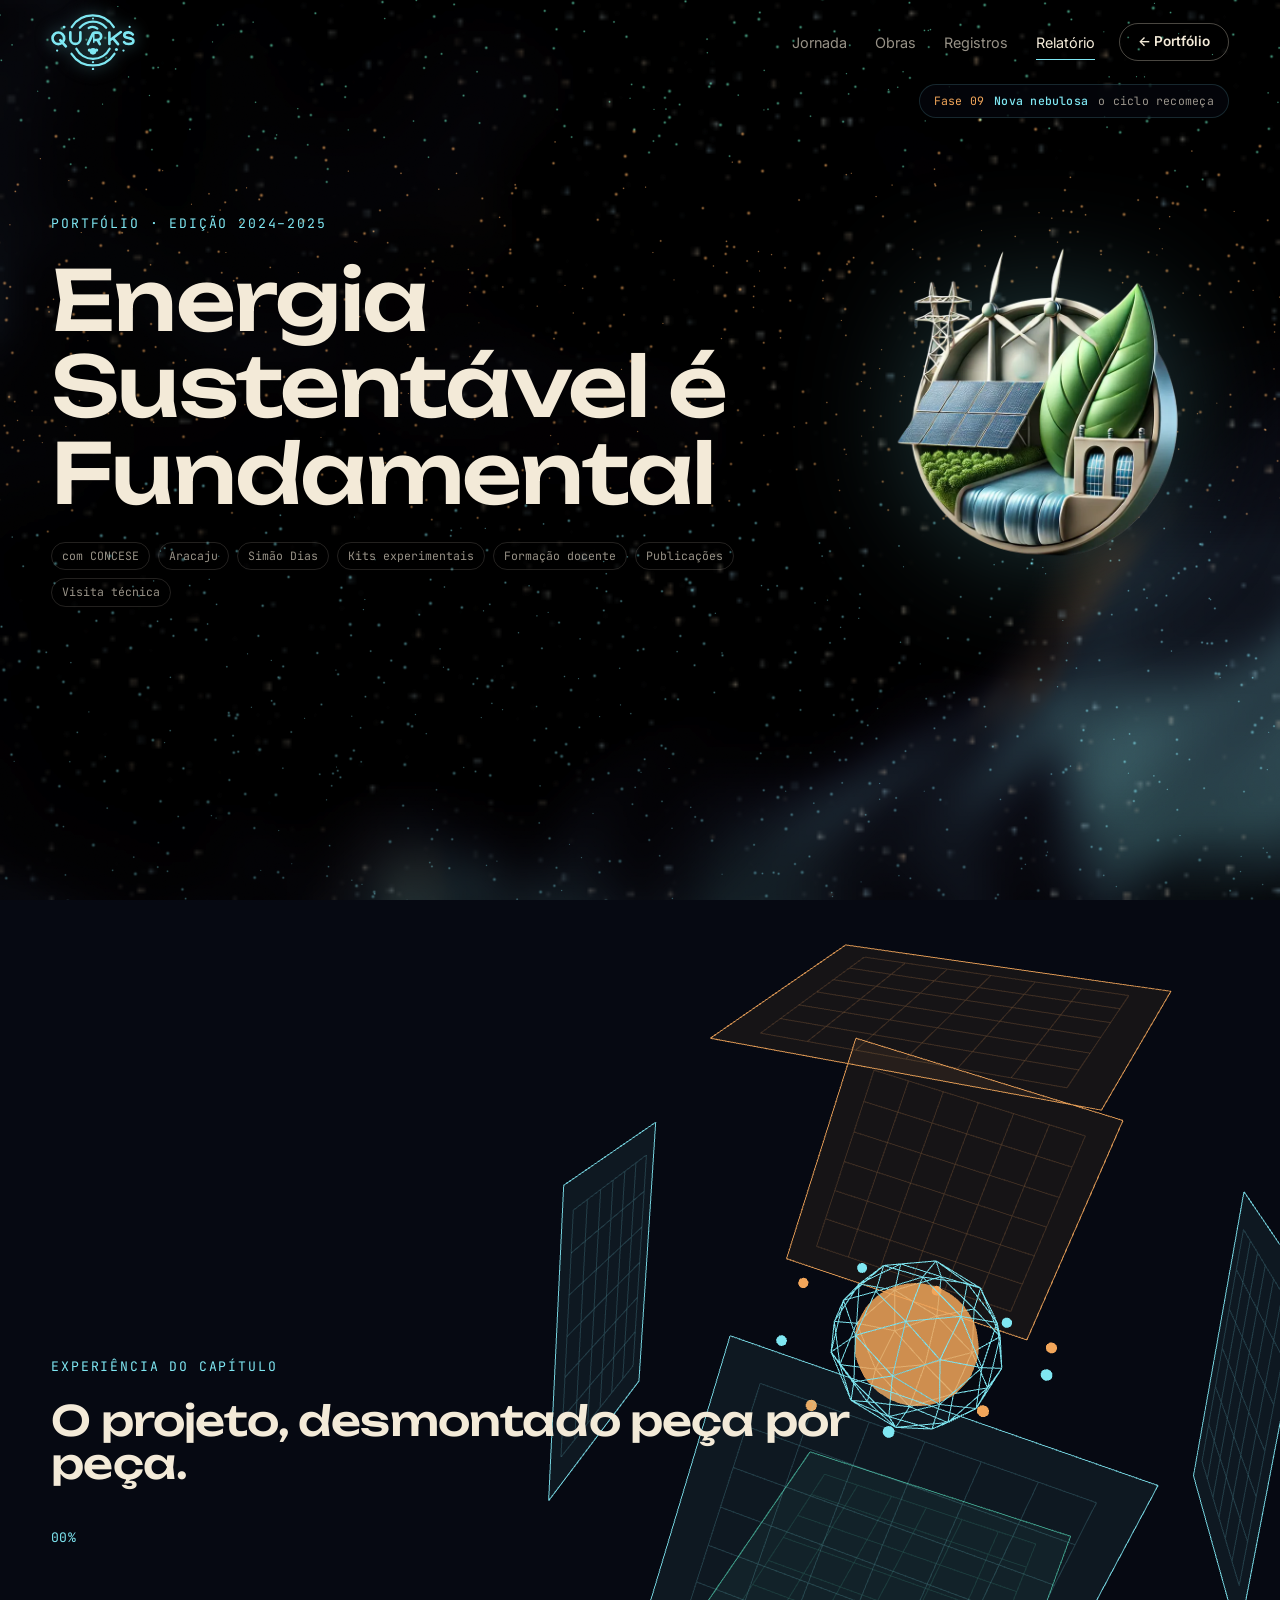
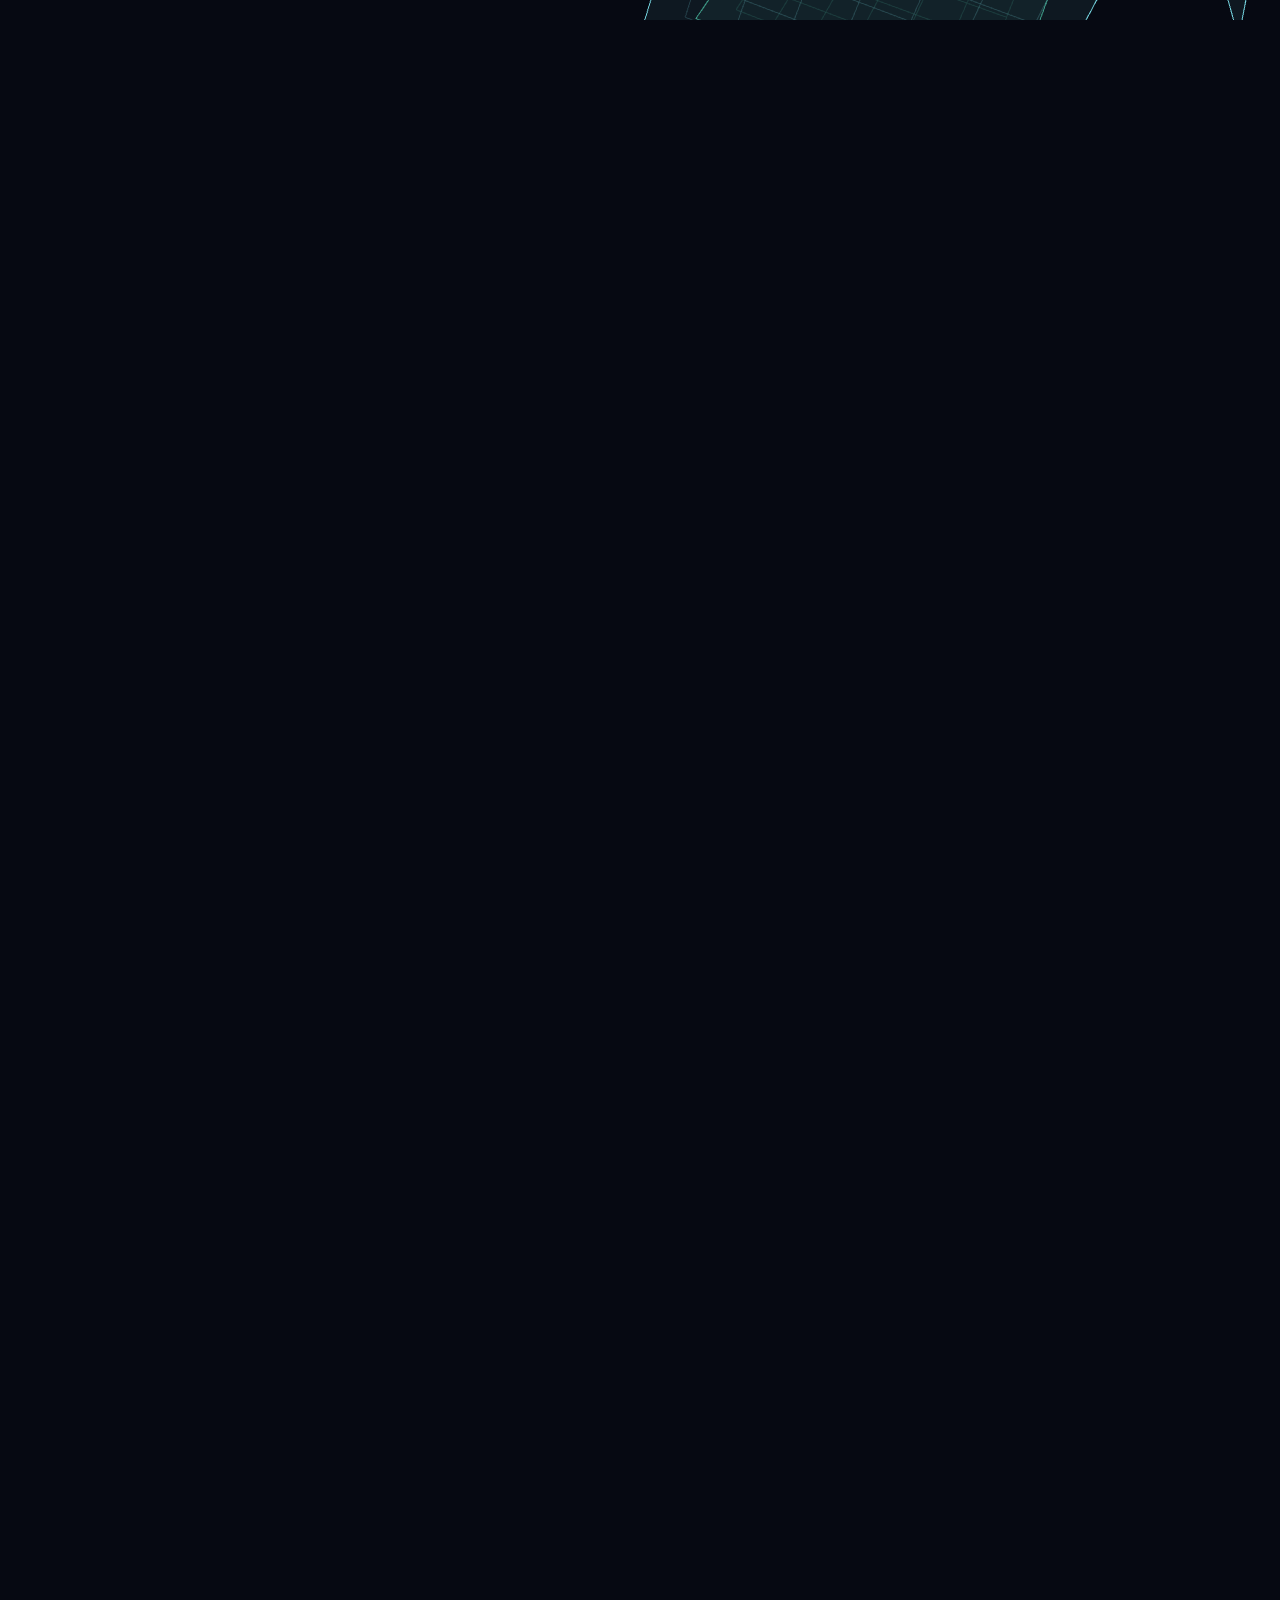
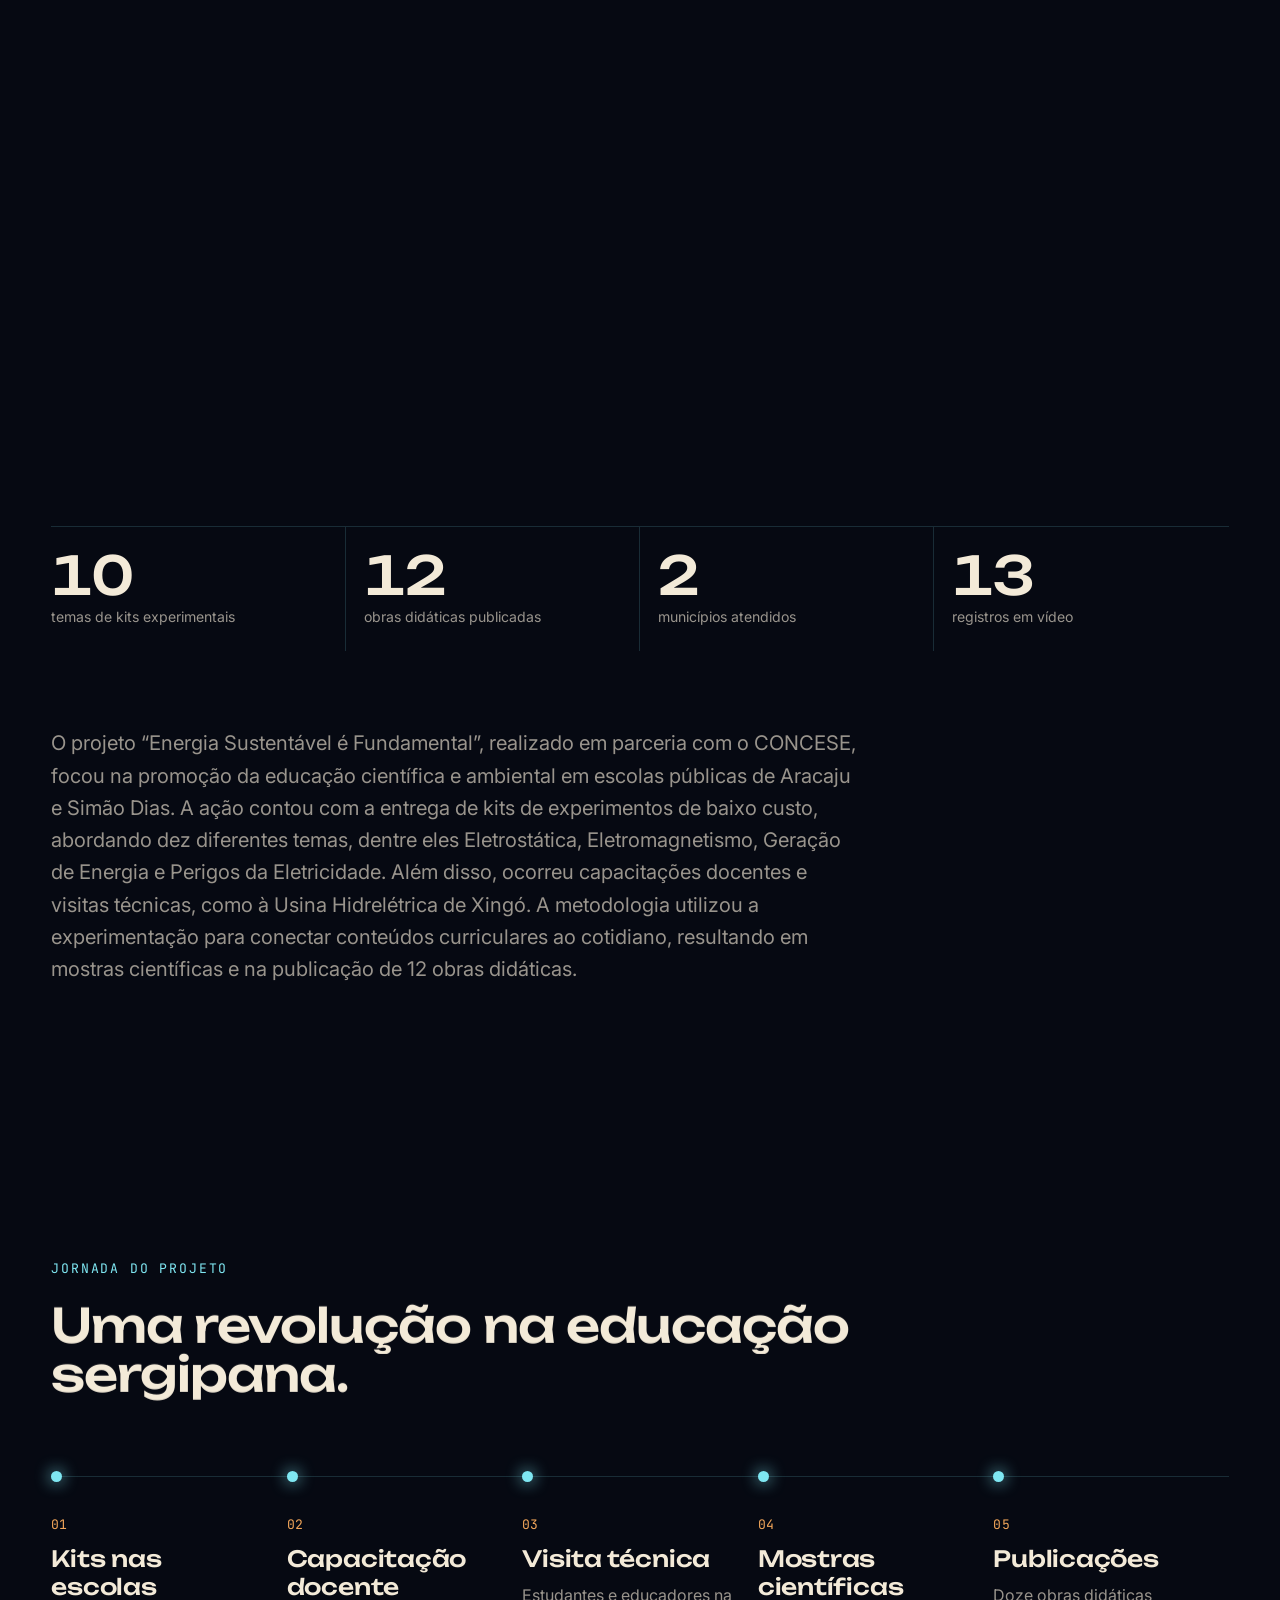
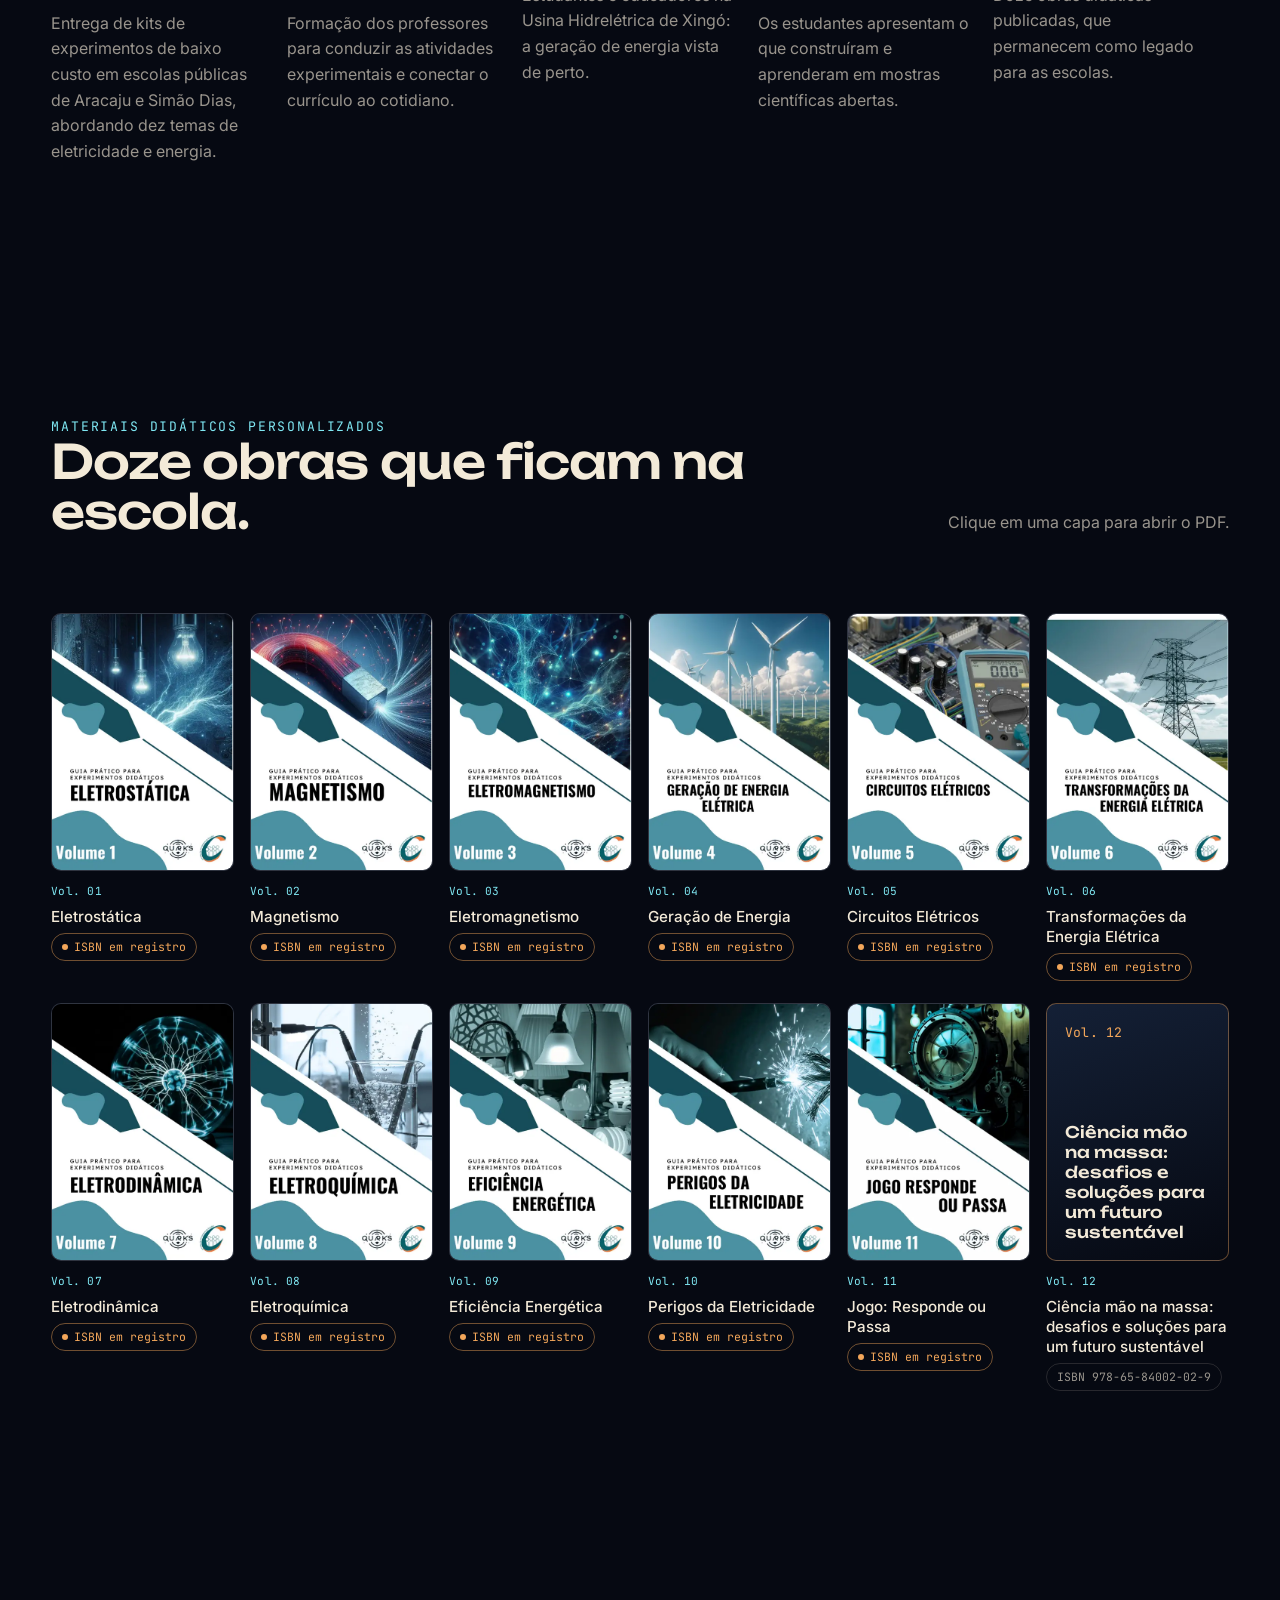
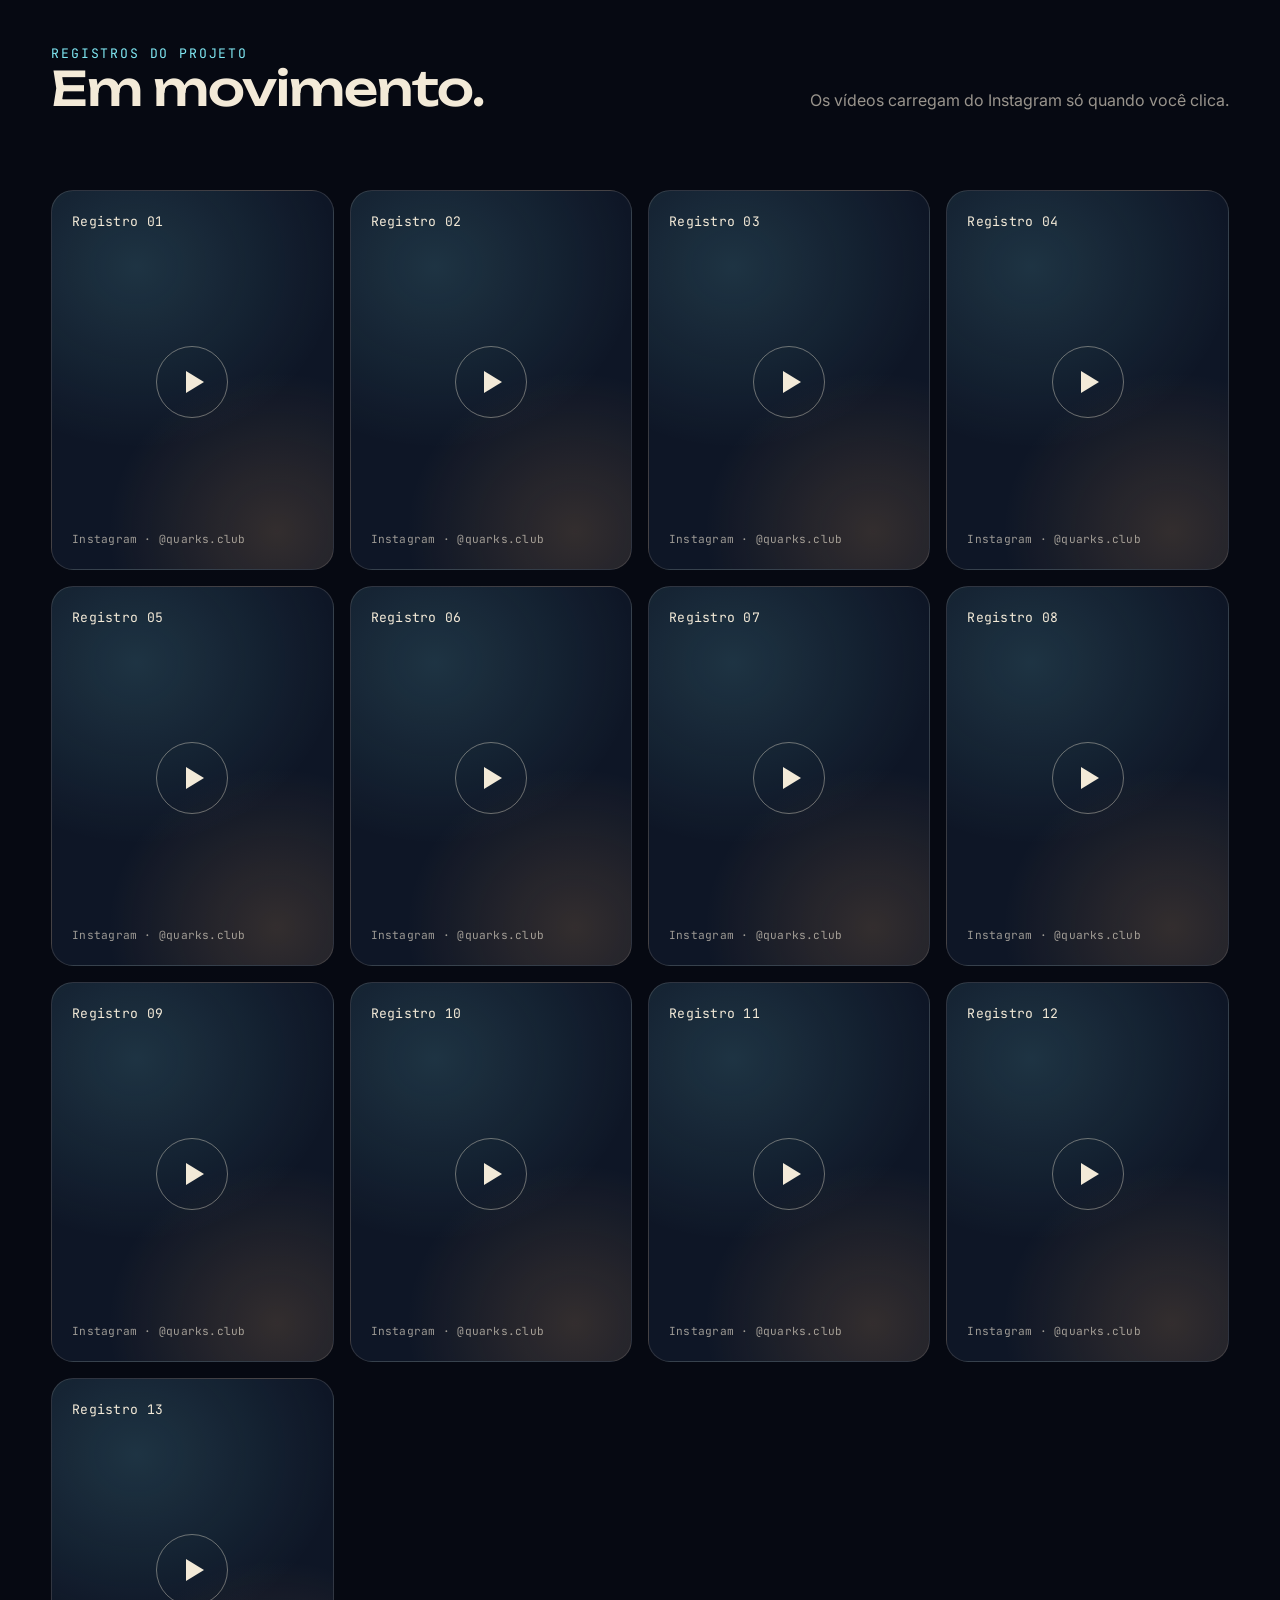
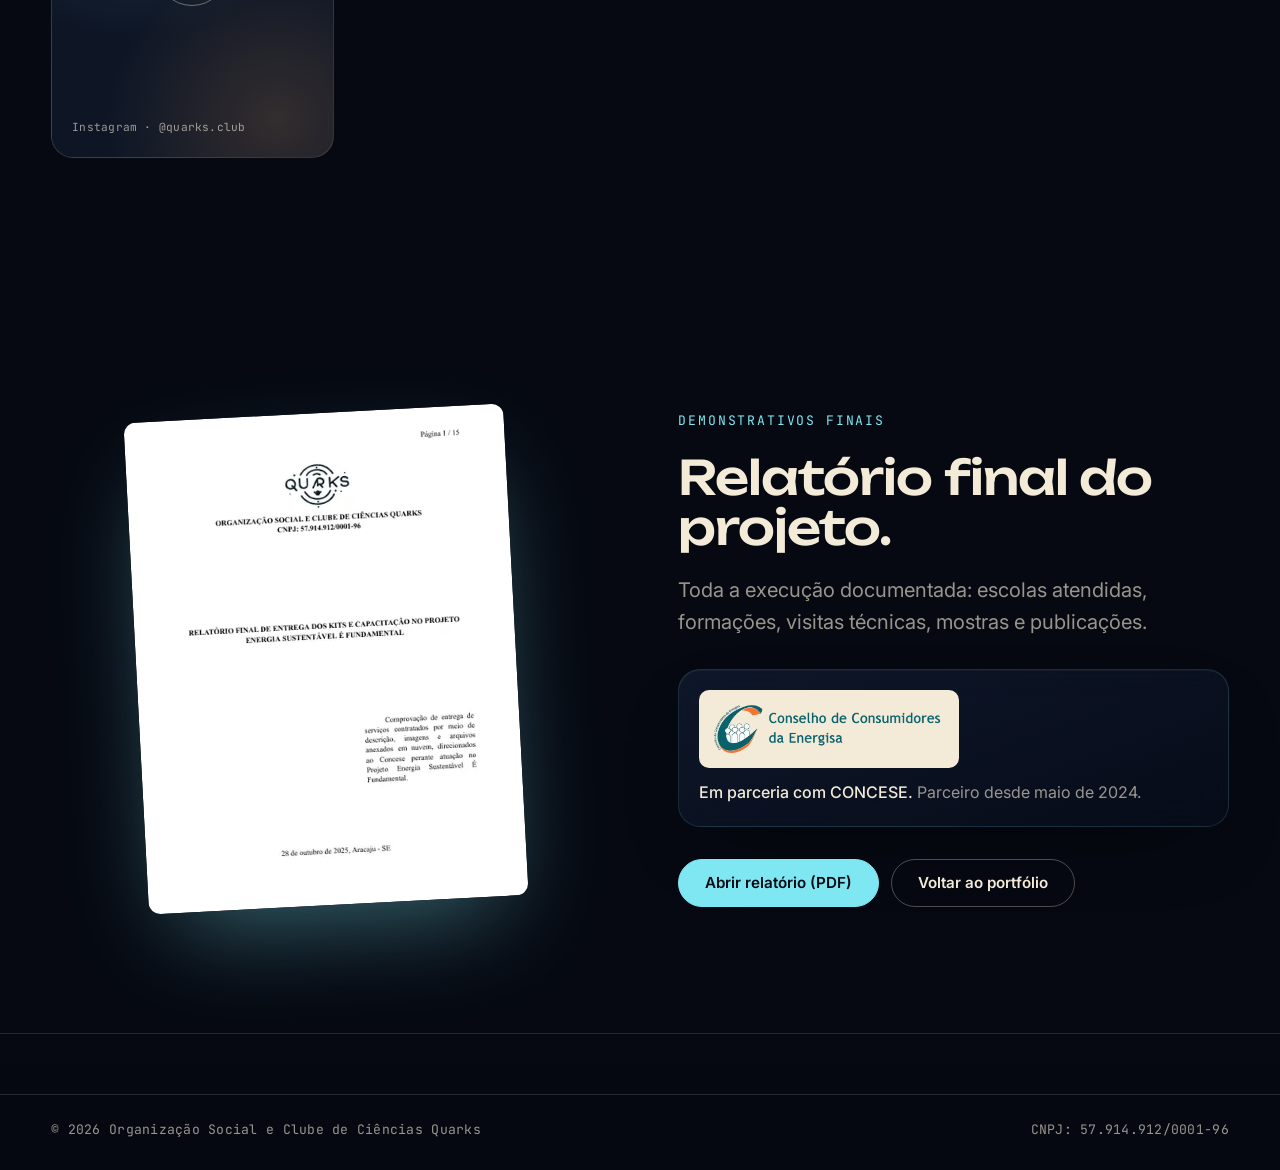
==== commit b8a436d8: "Cosmos: fundo narrativo do ciclo de vida estelar e buraco de minhoca Substitui o campo de partículas" ====
--- a/projetos/energia-sustentavel/index.html
+++ b/projetos/energia-sustentavel/index.html
@@ -12,7 +12,10 @@
   <link href="https://fonts.googleapis.com/css2?family=Inter:wght@400;500;600&family=JetBrains+Mono:wght@400;500&family=Unbounded:wght@400;500;700&display=swap" rel="stylesheet">
   <link rel="stylesheet" href="../../css/main.css">
   <link rel="stylesheet" href="../../css/project.css">
-  <script>document.documentElement.classList.add('js', 'intro-seen');</script>
+  <script>
+    document.documentElement.classList.add('js', 'intro-seen');
+    try { if (sessionStorage.getItem('q-wormhole') && !matchMedia('(prefers-reduced-motion: reduce)').matches) document.documentElement.classList.add('from-wormhole'); } catch (e) {}
+  </script>
   <script src="../../vendor/gsap.min.js" defer></script>
   <script src="../../vendor/ScrollTrigger.min.js" defer></script>
   <script src="../../vendor/lenis.min.js" defer></script>
@@ -42,7 +45,7 @@
 
 <main id="conteudo">
   <!-- HERO + PALCO DA CENA 3D (a cena recebe o progresso da rolagem) -->
-  <section class="p-hero" data-formation="4">
+  <section class="p-hero" data-phase="8">
     <div class="wrap p-hero__grid">
       <div>
         <p class="kicker mono" data-bind="edition">Portfólio</p>
@@ -53,7 +56,7 @@
     </div>
   </section>
 
-  <section class="stage" id="stage" data-formation="5" aria-label="Experiência interativa do projeto">
+  <section class="stage" id="stage" data-phase="7" aria-label="Experiência interativa do projeto">
     <div class="stage__pin">
       <div class="stage__canvas" id="sceneMount"></div>
       <div class="wrap stage__copy">
@@ -64,14 +67,14 @@
     </div>
   </section>
 
-  <section class="section" data-formation="2">
+  <section class="section" data-phase="7">
     <div class="wrap">
       <ul class="stats p-stats" data-bind="stats"></ul>
       <p class="p-summary" data-bind="summary" data-reveal></p>
     </div>
   </section>
 
-  <section class="section" id="jornada" data-formation="3">
+  <section class="section" id="jornada" data-phase="6">
     <div class="wrap">
       <p class="kicker mono">Jornada do projeto</p>
       <h2 class="h2 display" data-split>Uma revolução na educação sergipana.</h2>
@@ -79,7 +82,7 @@
     </div>
   </section>
 
-  <section class="section" id="obras" data-formation="5">
+  <section class="section" id="obras" data-phase="7">
     <div class="wrap">
       <div class="section-head section-head--row">
         <div>
@@ -92,7 +95,7 @@
     </div>
   </section>
 
-  <section class="section" id="registros" data-formation="6">
+  <section class="section" id="registros" data-phase="7">
     <div class="wrap">
       <div class="section-head section-head--row">
         <div>
@@ -105,7 +108,7 @@
     </div>
   </section>
 
-  <section class="section" id="relatorio" data-formation="0">
+  <section class="section" id="relatorio" data-phase="8">
     <div class="wrap grid-2 p-report">
       <a class="p-report__doc" data-bind="report" target="_blank" rel="noopener"><img alt="Capa do relatório final do projeto" width="480" height="621"></a>
       <div>
@@ -122,7 +125,7 @@
   </section>
 </main>
 
-<footer class="footer footer--slim" data-formation="0">
+<footer class="footer footer--slim" data-phase="8">
   <div class="wrap footer__legal mono">
     <span>© 2026 Organização Social e Clube de Ciências Quarks</span>
     <span>CNPJ: 57.914.912/0001-96</span>
--- a/css/main.css
+++ b/css/main.css
@@ -150,6 +150,28 @@
 /* ---------- 6. Fundo atmosférico ---------- */
 .field { position: fixed; inset: 0; width: 100vw; height: 100vh; z-index: 0; pointer-events: none; opacity: 0; transition: opacity 1.4s var(--ease-out); }
 .has-field .field { opacity: 1; }
+
+/* legenda educativa da fase cósmica */
+.cosmos-caption {
+  position: fixed; right: var(--gutter); top: 84px; z-index: 30; pointer-events: none;
+  display: none; align-items: baseline; gap: 10px; max-width: min(520px, 46vw);
+  padding: 8px 14px; border-radius: 999px; border: 1px solid var(--c-line);
+  background: rgba(6, 9, 18, 0.55); backdrop-filter: blur(10px); -webkit-backdrop-filter: blur(10px);
+  color: var(--c-muted); font-size: 0.72rem; line-height: 1.35;
+  opacity: 0; transform: translateY(6px); transition: opacity 0.5s var(--ease-out), transform 0.5s var(--ease-out);
+}
+.has-field .cosmos-caption { display: flex; }
+.cosmos-caption.is-in { opacity: 1; transform: none; }
+.cosmos-caption__k { color: var(--c-orange); white-space: nowrap; }
+.cosmos-caption b { color: var(--c-cyan); font-weight: 500; white-space: nowrap; }
+@media (max-width: 759px) { .cosmos-caption { display: none !important; } }
+
+/* buraco de minhoca: o conteúdo se dissolve e o túnel toma a tela */
+main, .nav, .footer { transition: opacity 0.6s var(--ease-in-out), transform 0.9s var(--ease-in-out), filter 0.6s; }
+.is-warping main, .is-warping .nav, .is-warping .footer { opacity: 0; transform: scale(0.96); filter: blur(6px); pointer-events: none; }
+.is-warping .cosmos-caption { z-index: 60; }
+/* chegada pelo outro lado (página do projeto) */
+.from-wormhole main, .from-wormhole .nav, .from-wormhole .footer { opacity: 0; transform: scale(1.04); filter: blur(6px); }
 .field-fallback {
   position: fixed; inset: 0; z-index: -1; pointer-events: none;
   background:
@@ -369,7 +391,7 @@
 @media (min-width: 960px) { .svc { flex-basis: 400px; min-height: min(500px, 62vh); } .is-pinned .showcase__pin { min-height: 100vh; display: flex; flex-direction: column; justify-content: center; } .is-pinned .showcase__head { margin-bottom: 28px; } }
 
 /* ---------- 14. Portfólio ---------- */
-.projects { border-top: 1px solid var(--c-line); }
+.projects { border-top: 1px solid var(--c-line); background: linear-gradient(90deg, rgba(6, 9, 18, 0.8), rgba(6, 9, 18, 0.42)); border-radius: 0 0 var(--radius) var(--radius); padding-inline: clamp(12px, 2vw, 28px); }
 .project { border-bottom: 1px solid var(--c-line); }
 .project a, .project > div {
   position: relative; display: grid; grid-template-columns: 1fr; gap: 10px 32px; align-items: center;
@@ -551,5 +573,5 @@
   *, *::before, *::after { animation-duration: 0.01ms !important; animation-iteration-count: 1 !important; transition-duration: 0.01ms !important; scroll-behavior: auto !important; }
   .ticker__track { animation: none; flex-wrap: wrap; width: auto; }
   .ticker { mask-image: none; -webkit-mask-image: none; padding-inline: var(--gutter); }
-  .field { display: none; }
-}
+  /* o cosmos continua, mas como um quadro estático por fase (ver js/cosmos.js) */
+}
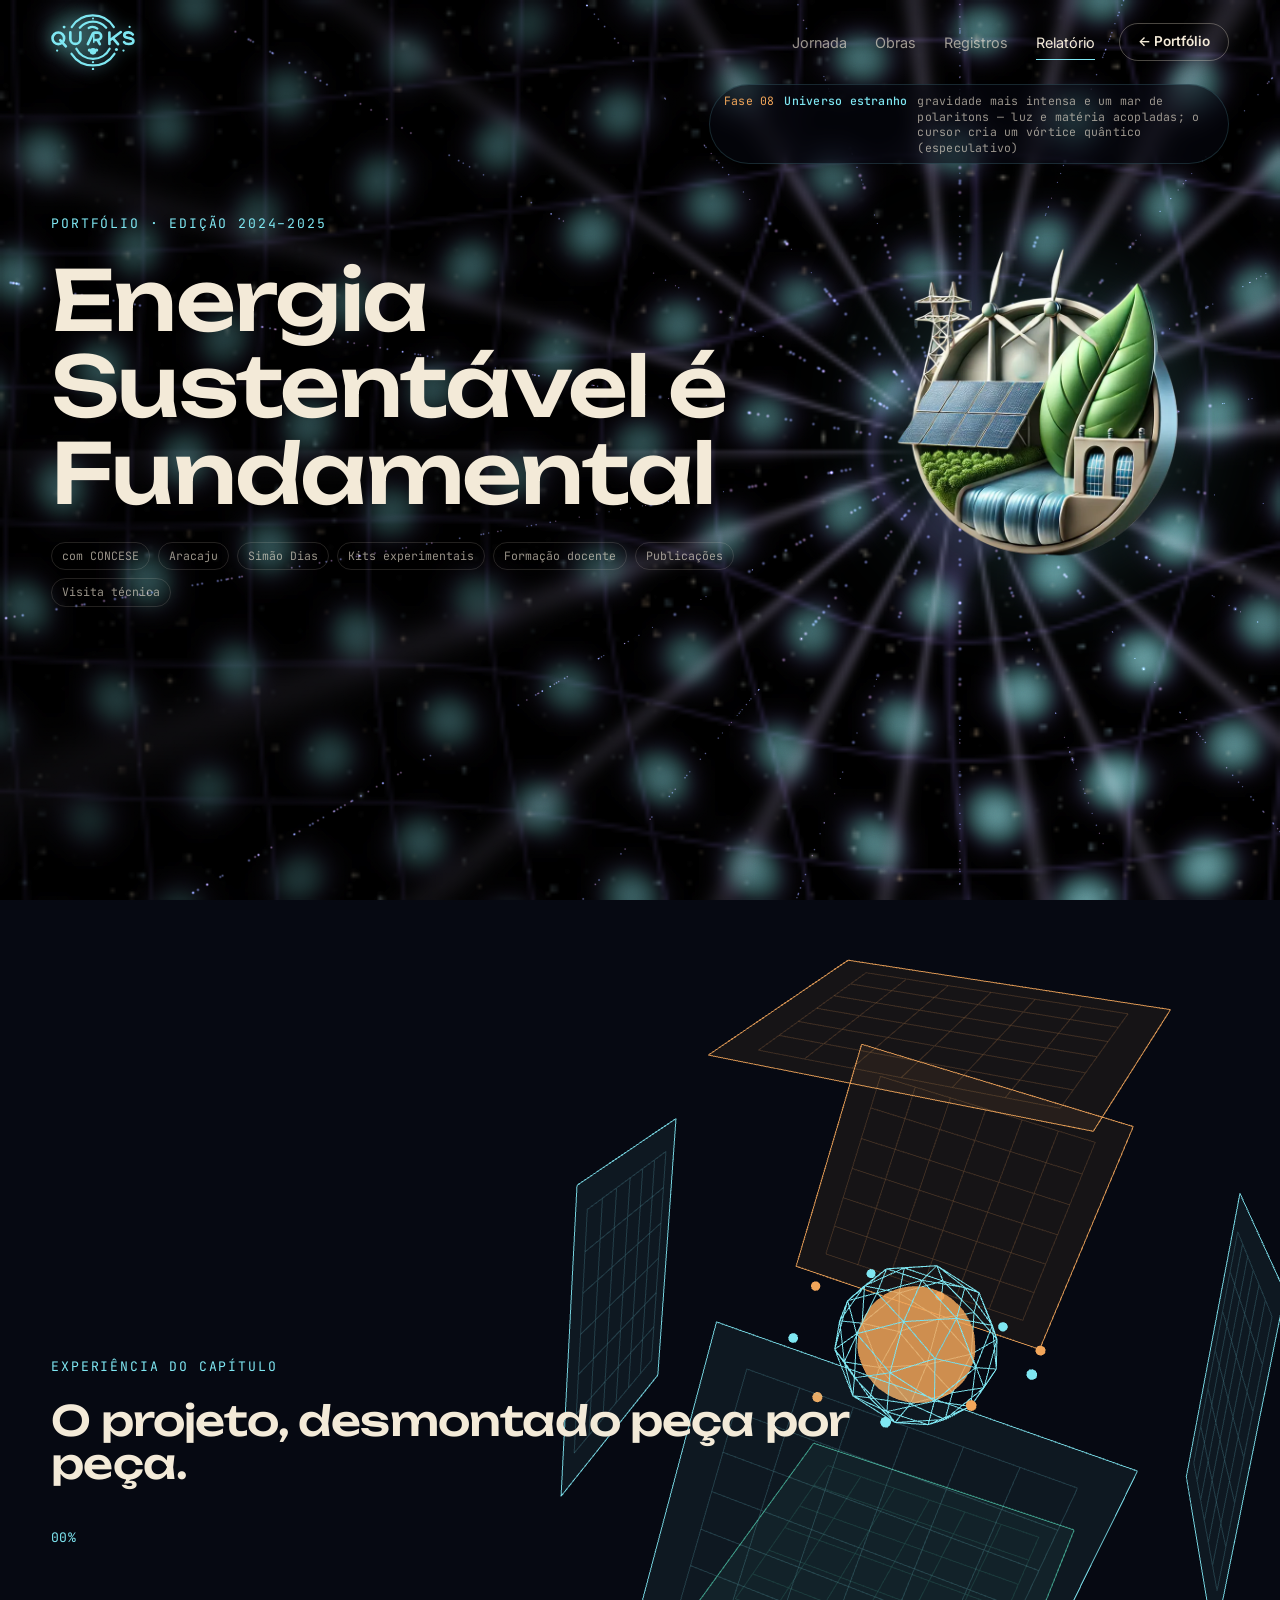
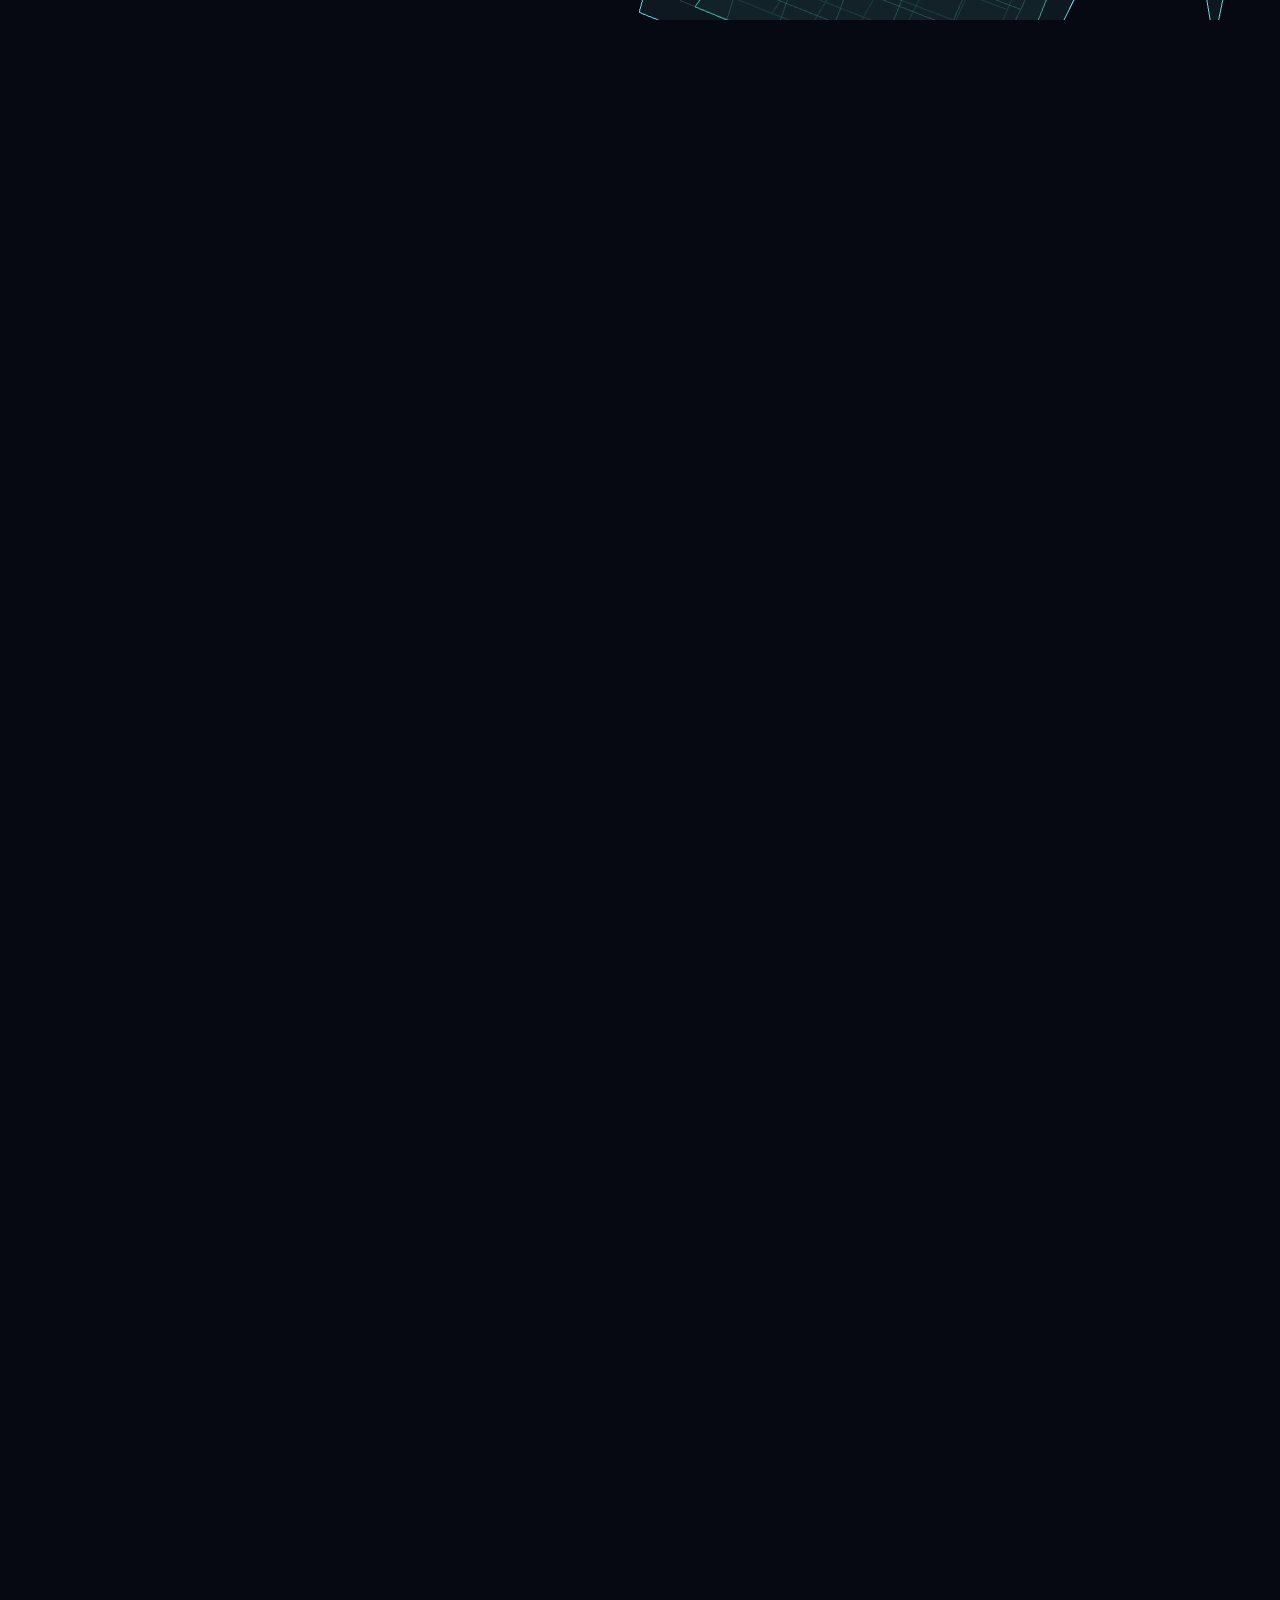
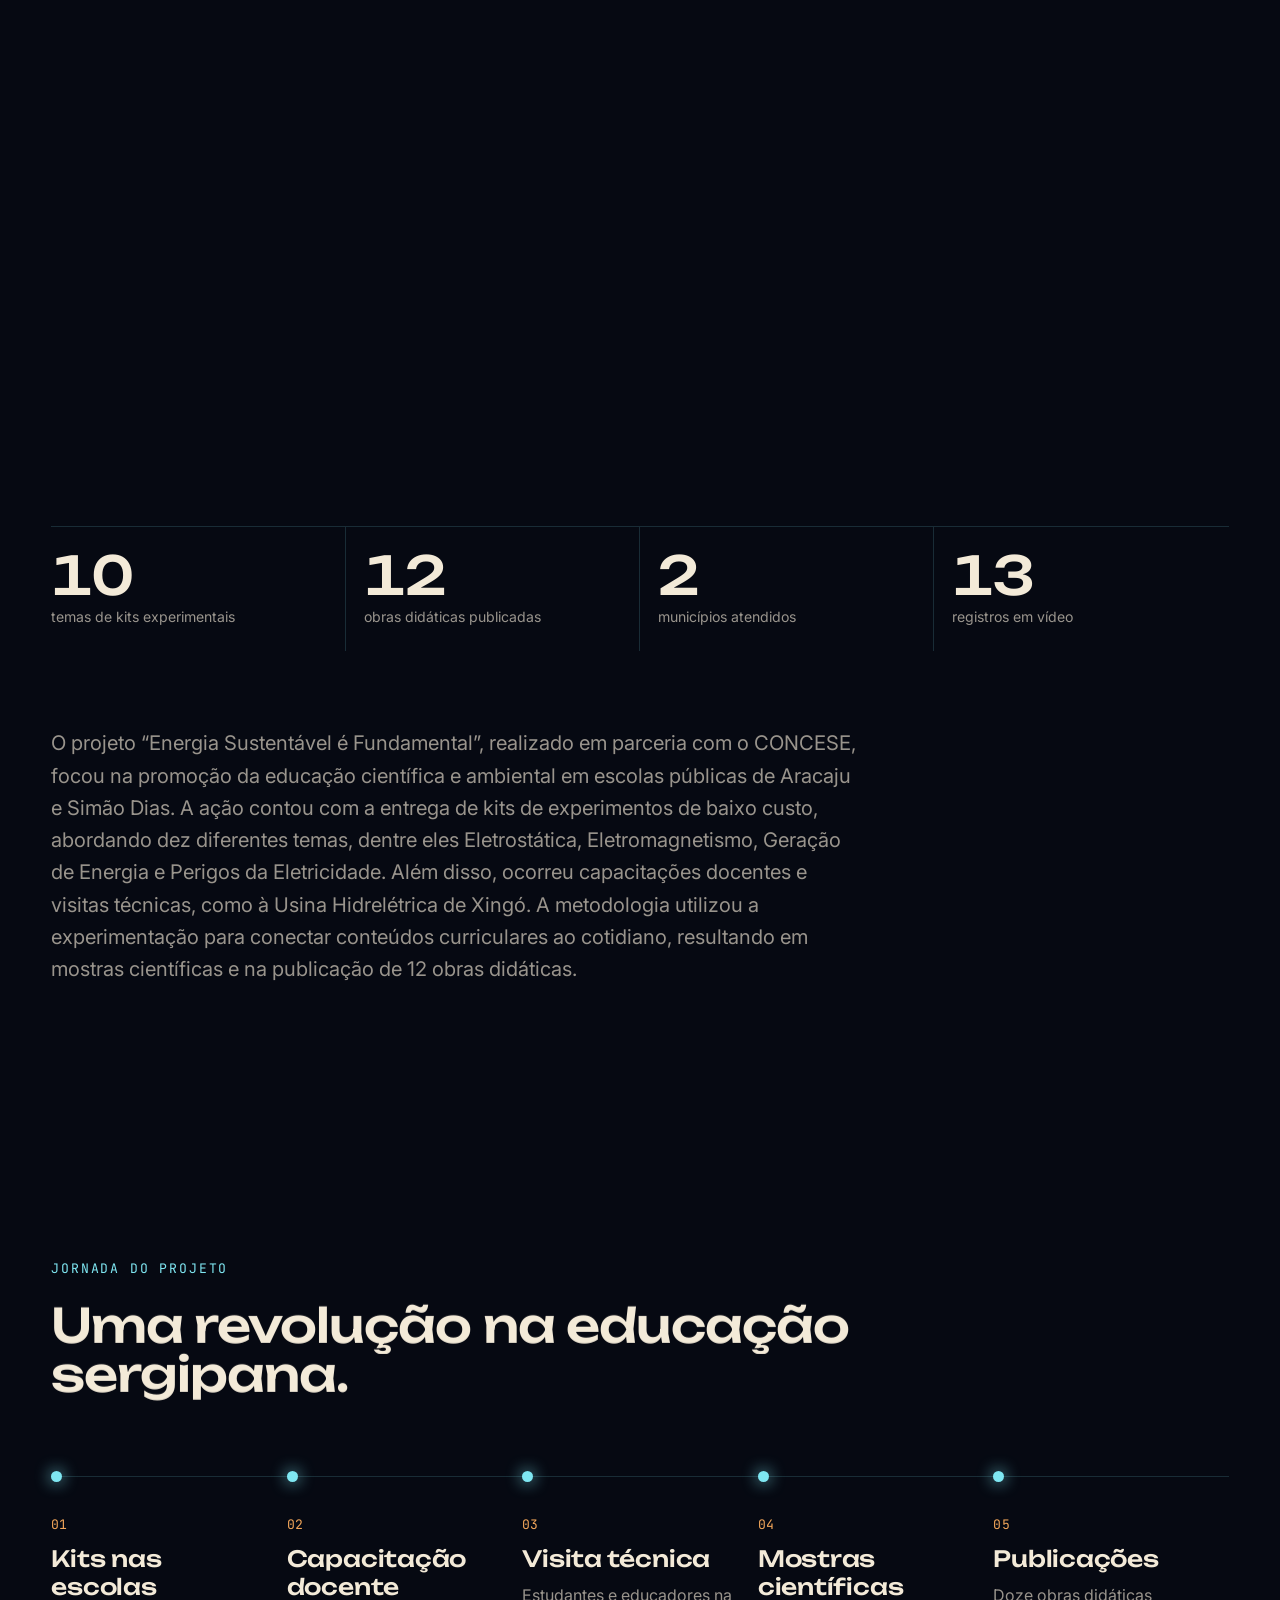
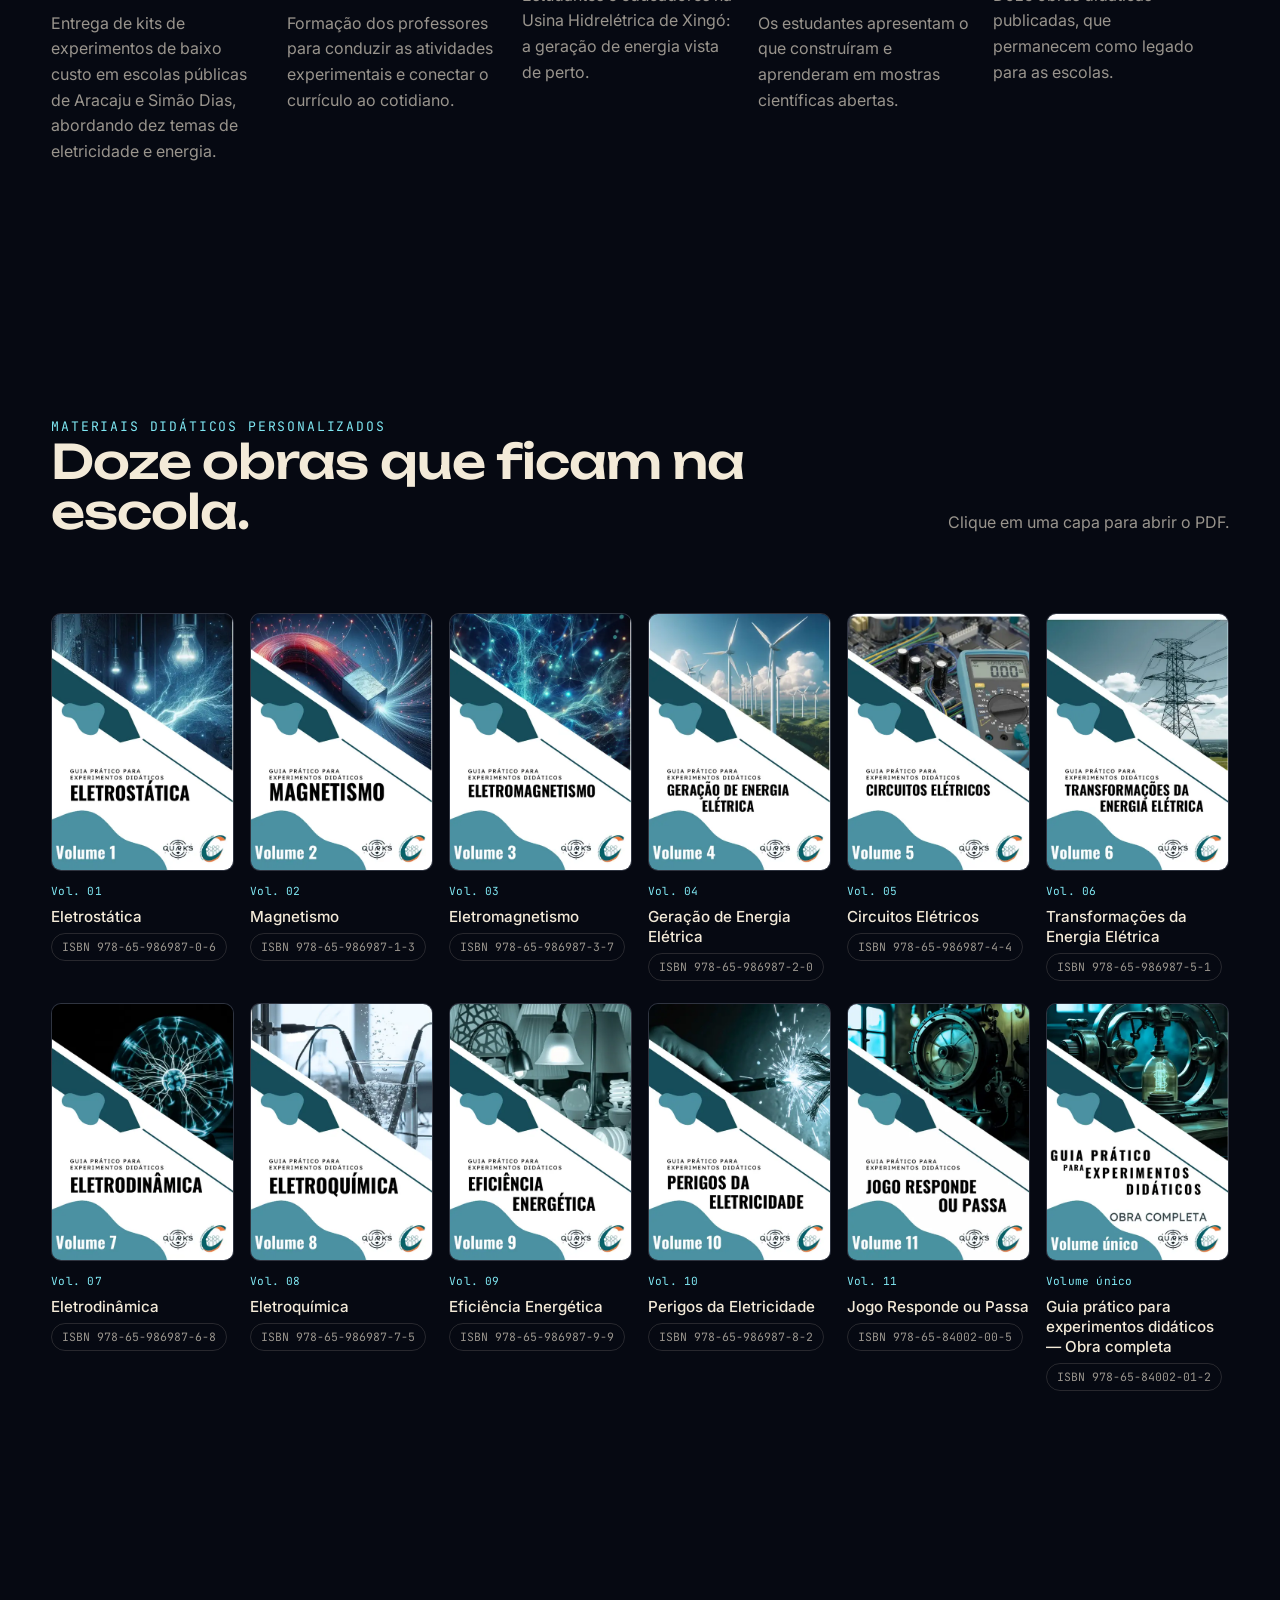
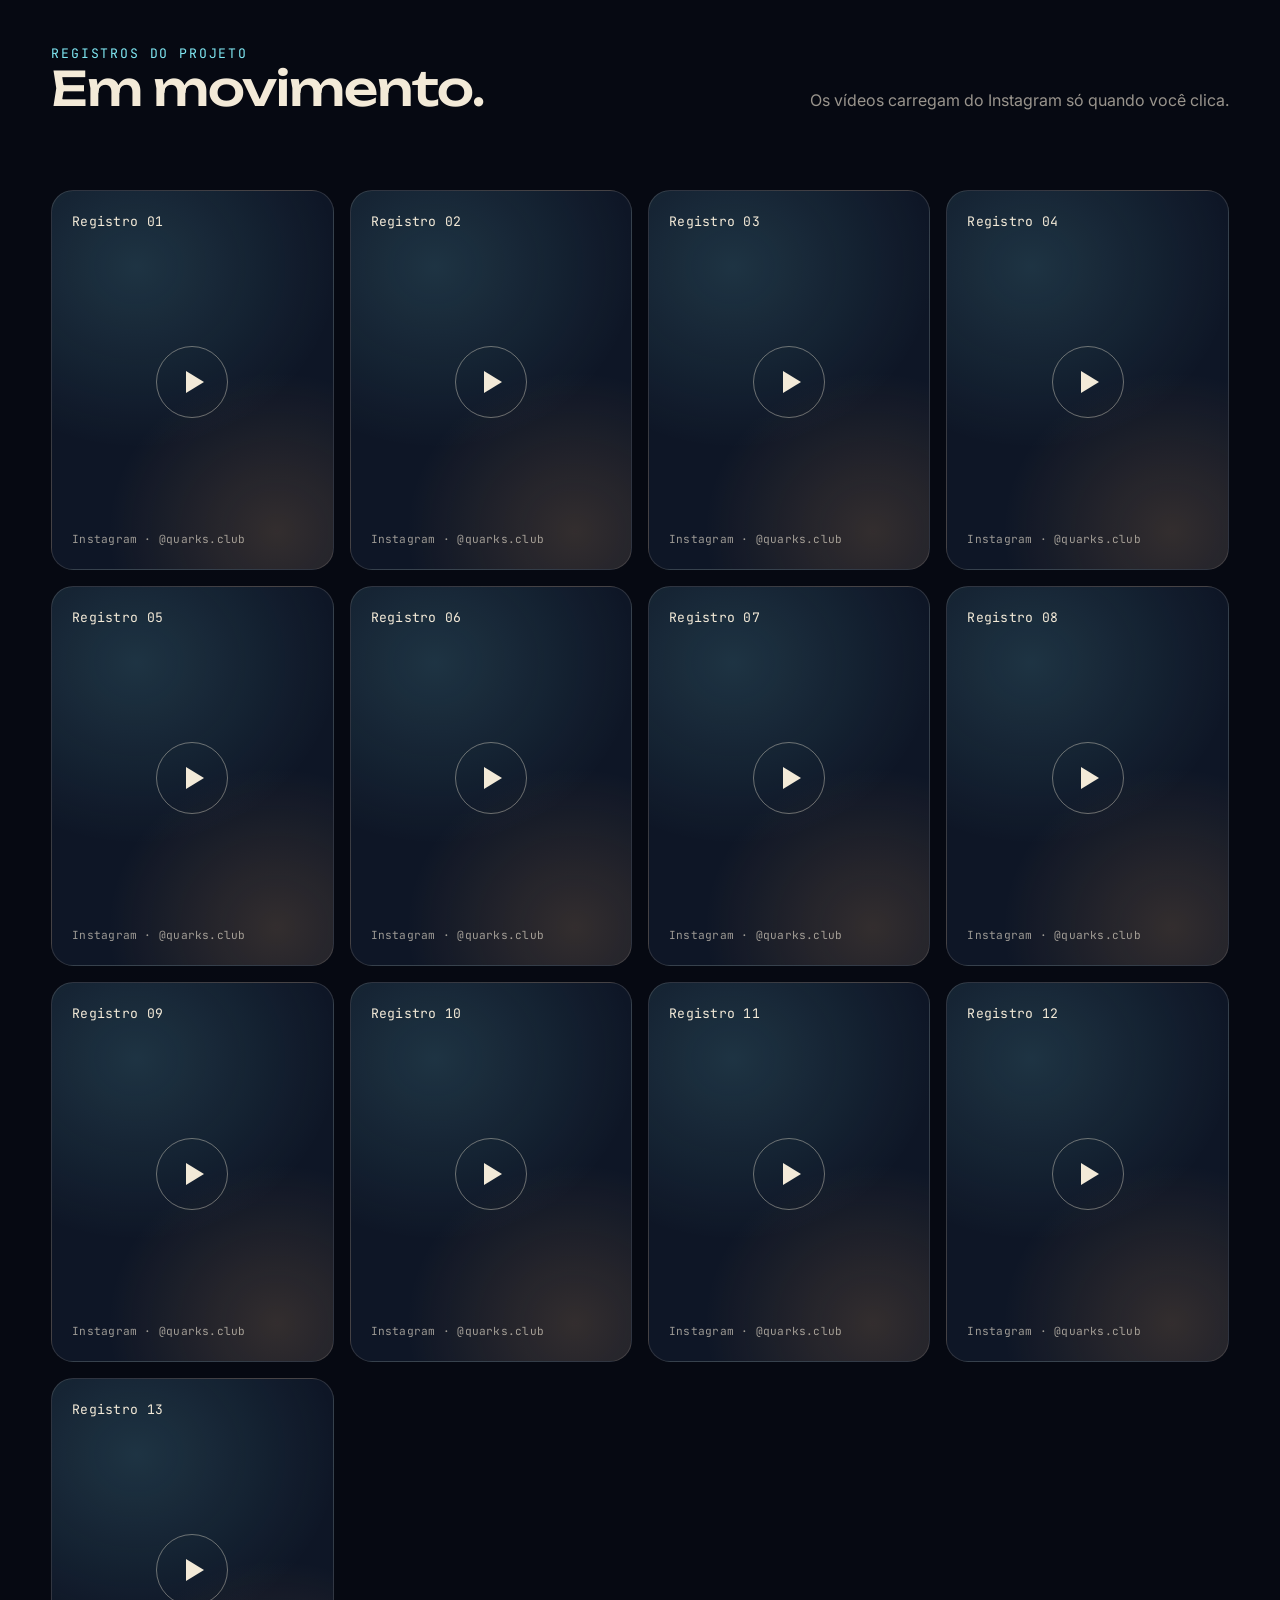
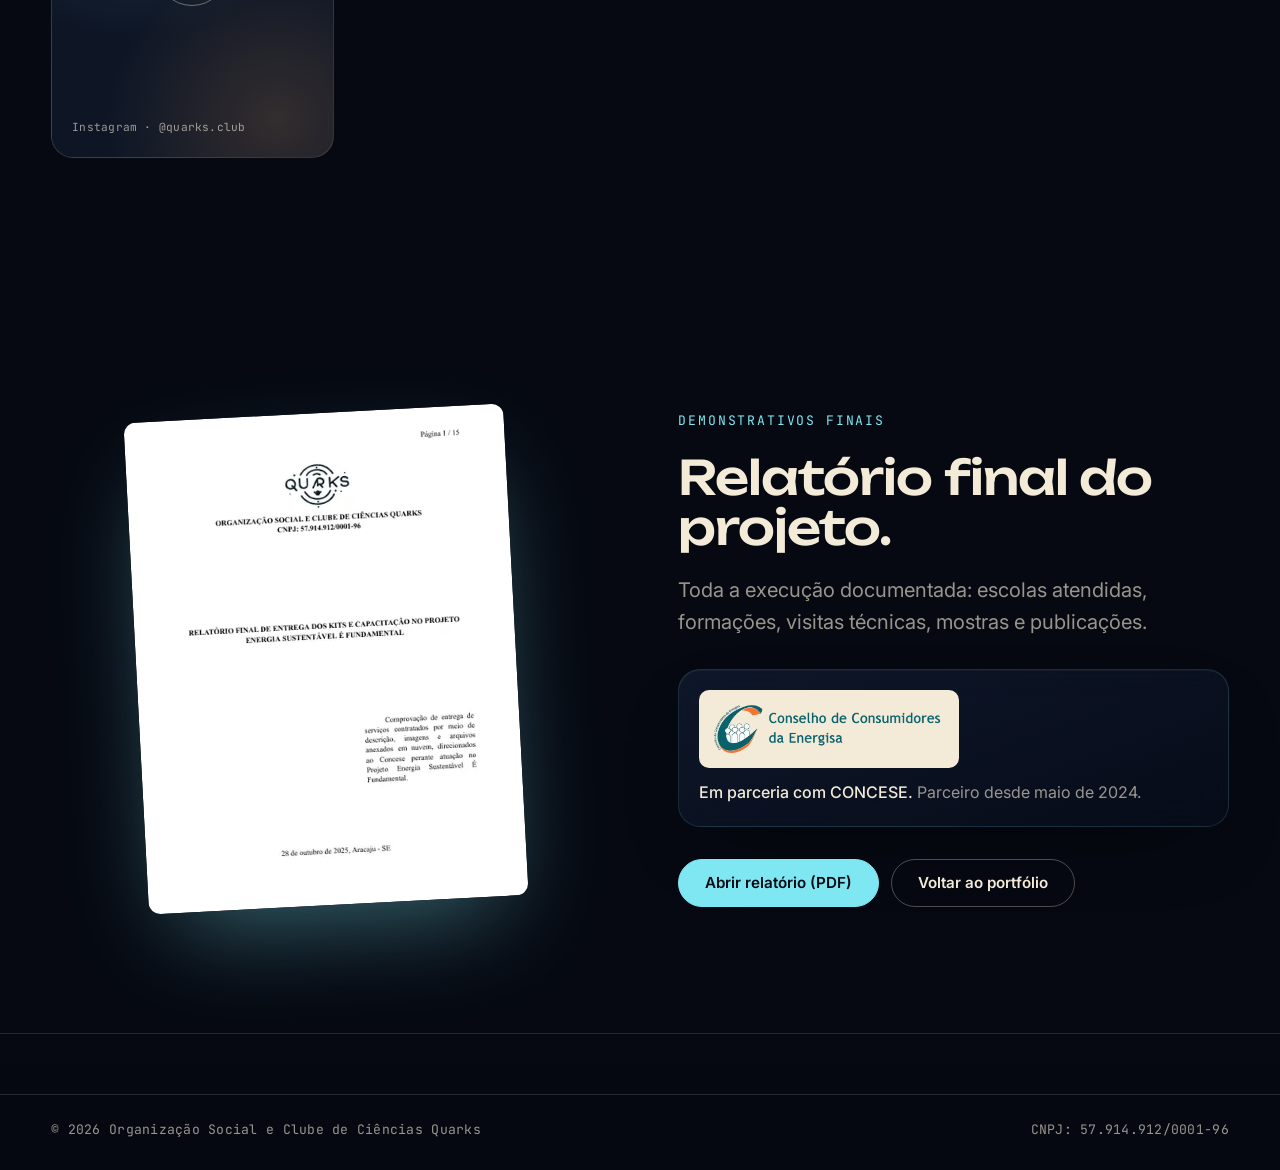
==== commit 41bc6959: "ISBNs reais, Guia prático como volume único e novas fases cósmicas Publicações - ISBN de cada uma da" ====
--- a/projetos/energia-sustentavel/index.html
+++ b/projetos/energia-sustentavel/index.html
@@ -45,7 +45,7 @@
 
 <main id="conteudo">
   <!-- HERO + PALCO DA CENA 3D (a cena recebe o progresso da rolagem) -->
-  <section class="p-hero" data-phase="8">
+  <section class="p-hero" data-phase="7">
     <div class="wrap p-hero__grid">
       <div>
         <p class="kicker mono" data-bind="edition">Portfólio</p>
@@ -56,7 +56,7 @@
     </div>
   </section>
 
-  <section class="stage" id="stage" data-phase="7" aria-label="Experiência interativa do projeto">
+  <section class="stage" id="stage" data-phase="8" aria-label="Experiência interativa do projeto">
     <div class="stage__pin">
       <div class="stage__canvas" id="sceneMount"></div>
       <div class="wrap stage__copy">
@@ -67,14 +67,14 @@
     </div>
   </section>
 
-  <section class="section" data-phase="7">
+  <section class="section" data-phase="8">
     <div class="wrap">
       <ul class="stats p-stats" data-bind="stats"></ul>
       <p class="p-summary" data-bind="summary" data-reveal></p>
     </div>
   </section>
 
-  <section class="section" id="jornada" data-phase="6">
+  <section class="section" id="jornada" data-phase="8">
     <div class="wrap">
       <p class="kicker mono">Jornada do projeto</p>
       <h2 class="h2 display" data-split>Uma revolução na educação sergipana.</h2>
@@ -82,7 +82,7 @@
     </div>
   </section>
 
-  <section class="section" id="obras" data-phase="7">
+  <section class="section" id="obras" data-phase="8">
     <div class="wrap">
       <div class="section-head section-head--row">
         <div>
@@ -95,7 +95,7 @@
     </div>
   </section>
 
-  <section class="section" id="registros" data-phase="7">
+  <section class="section" id="registros" data-phase="8">
     <div class="wrap">
       <div class="section-head section-head--row">
         <div>
@@ -108,7 +108,7 @@
     </div>
   </section>
 
-  <section class="section" id="relatorio" data-phase="8">
+  <section class="section" id="relatorio" data-phase="9">
     <div class="wrap grid-2 p-report">
       <a class="p-report__doc" data-bind="report" target="_blank" rel="noopener"><img alt="Capa do relatório final do projeto" width="480" height="621"></a>
       <div>
@@ -125,7 +125,7 @@
   </section>
 </main>
 
-<footer class="footer footer--slim" data-phase="8">
+<footer class="footer footer--slim" data-phase="9">
   <div class="wrap footer__legal mono">
     <span>© 2026 Organização Social e Clube de Ciências Quarks</span>
     <span>CNPJ: 57.914.912/0001-96</span>
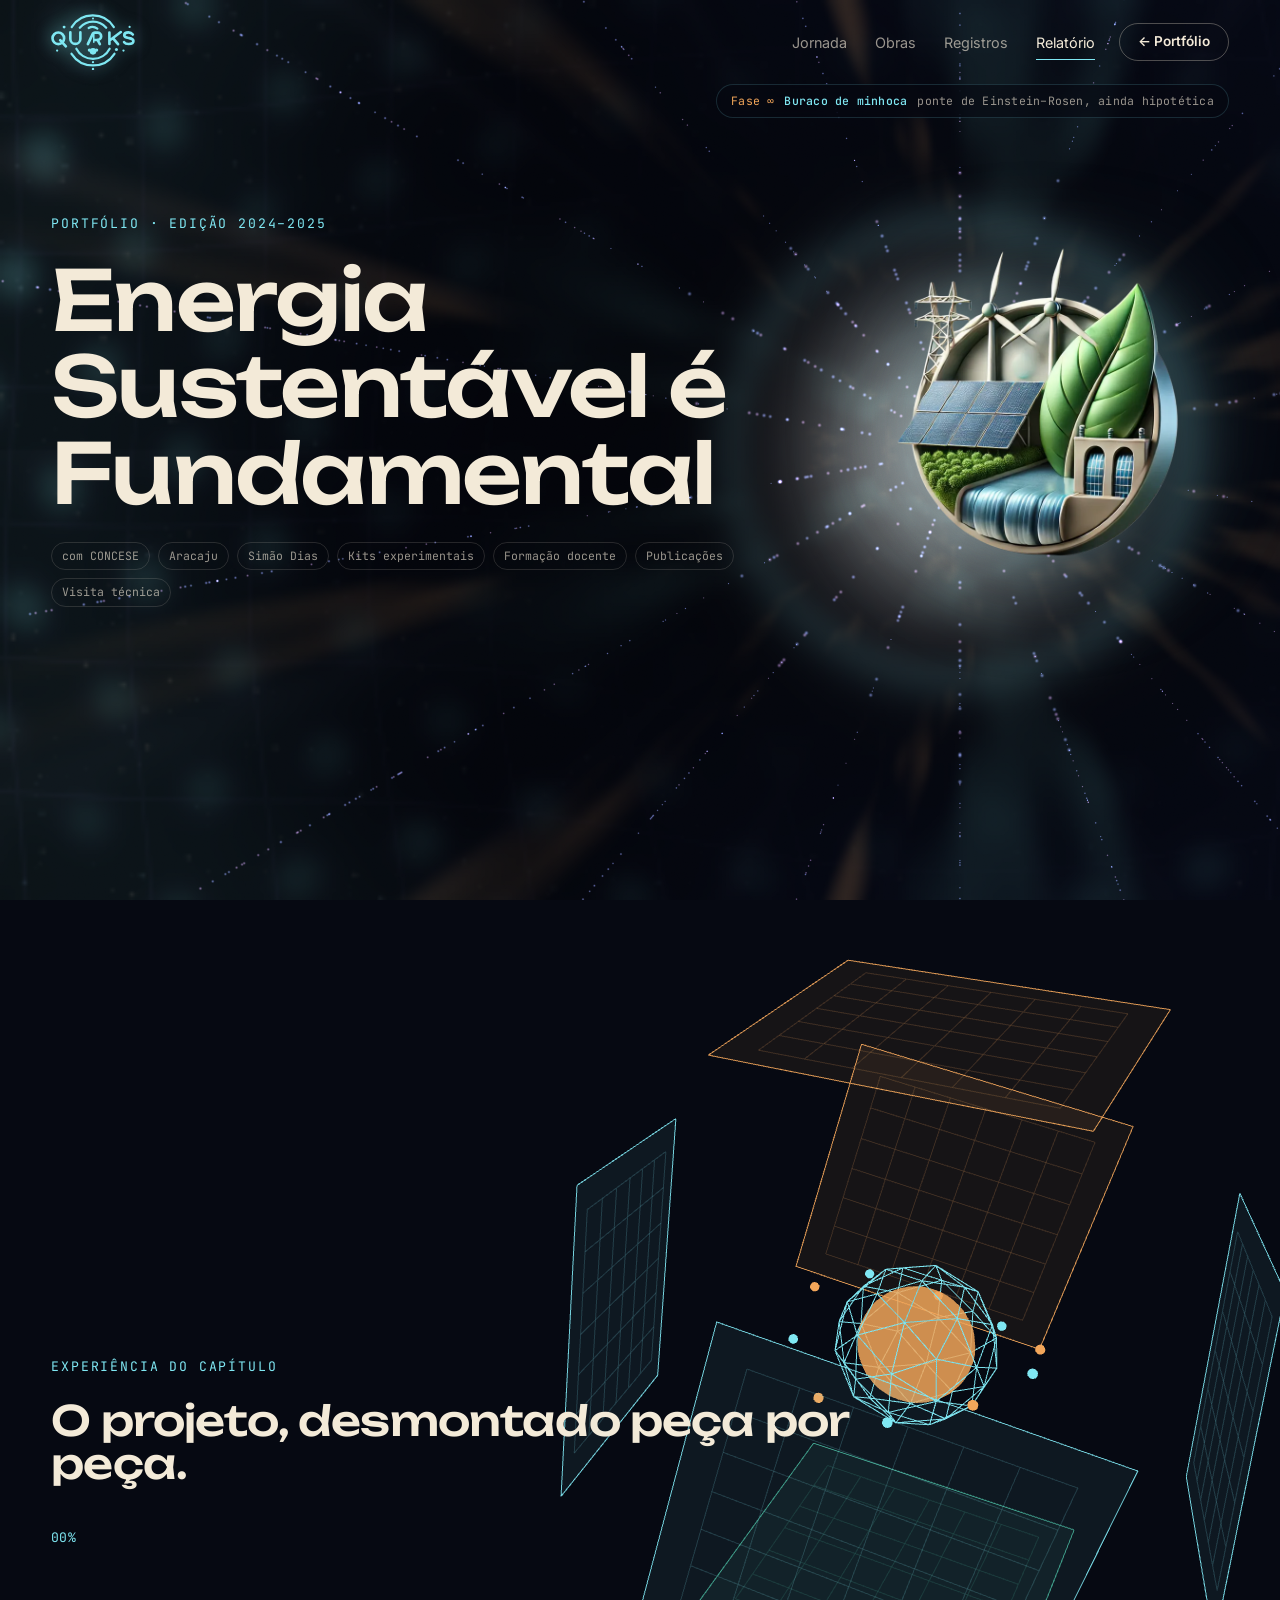
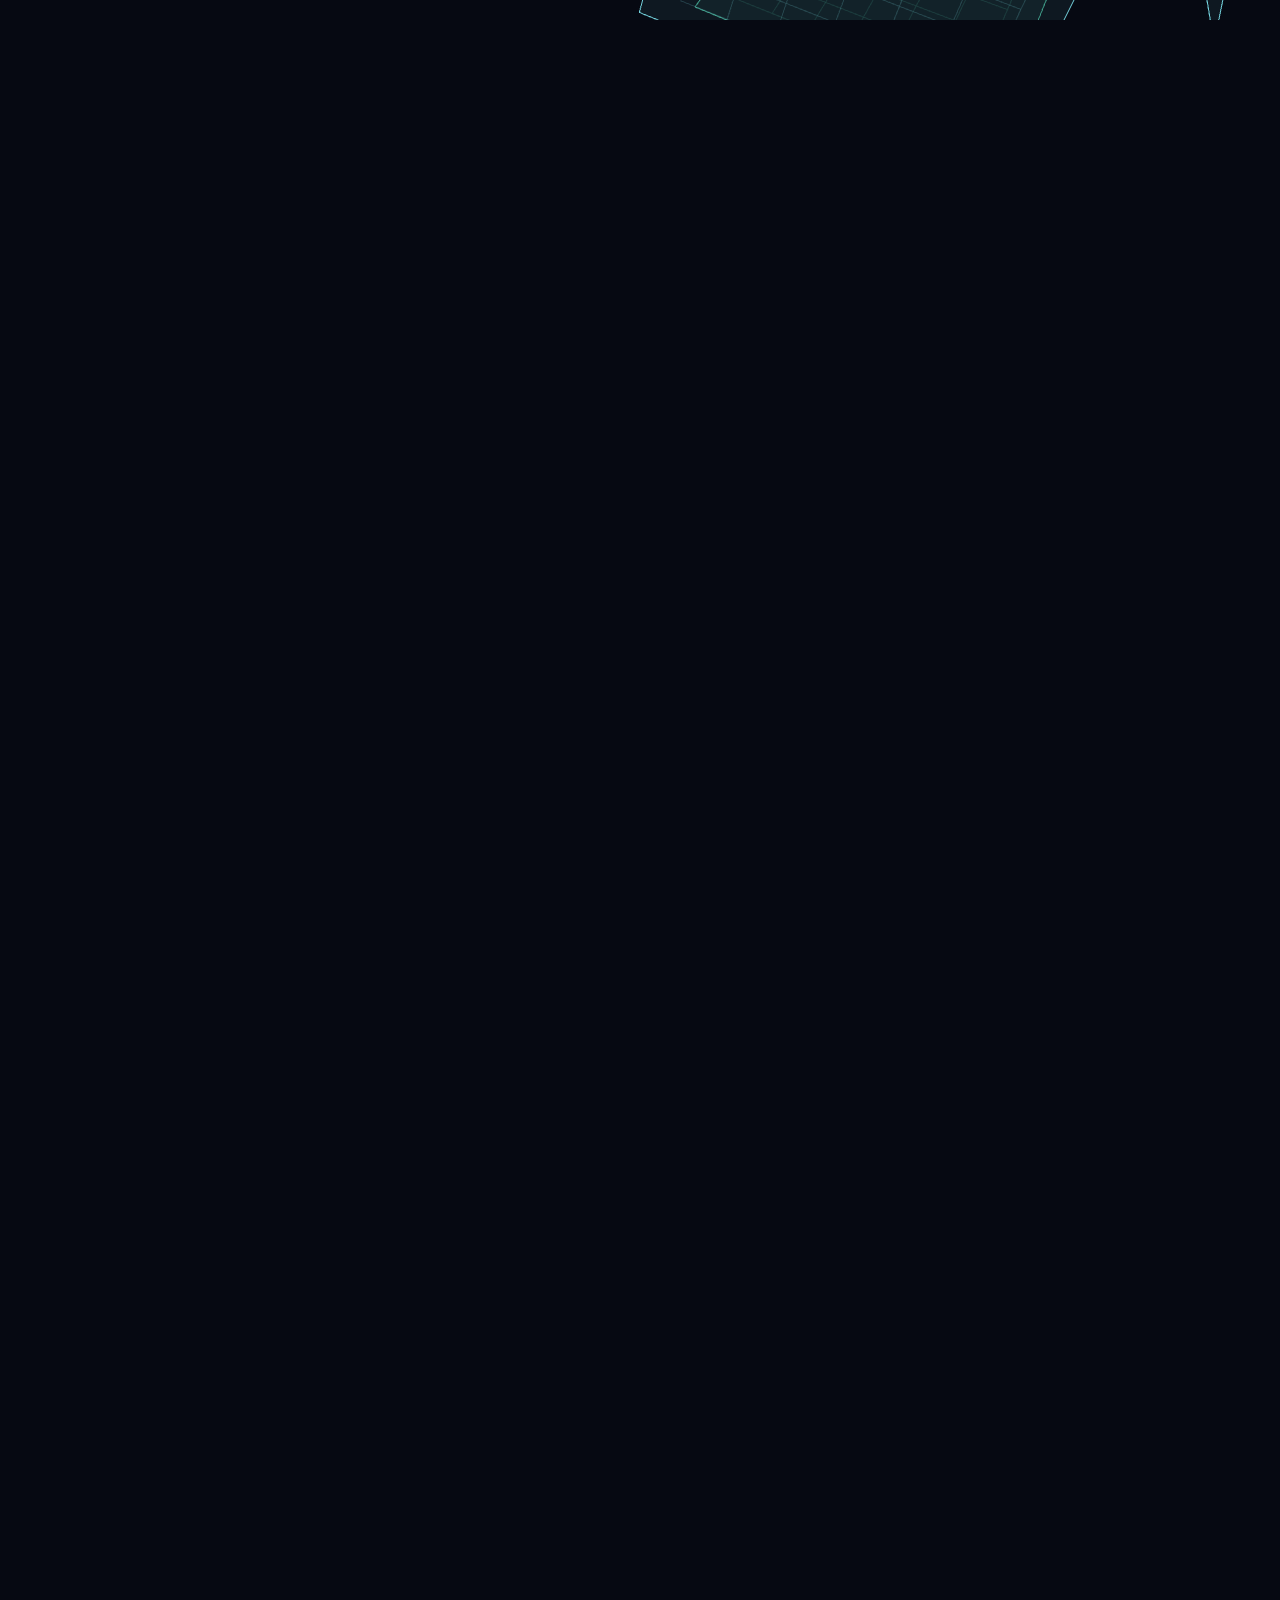
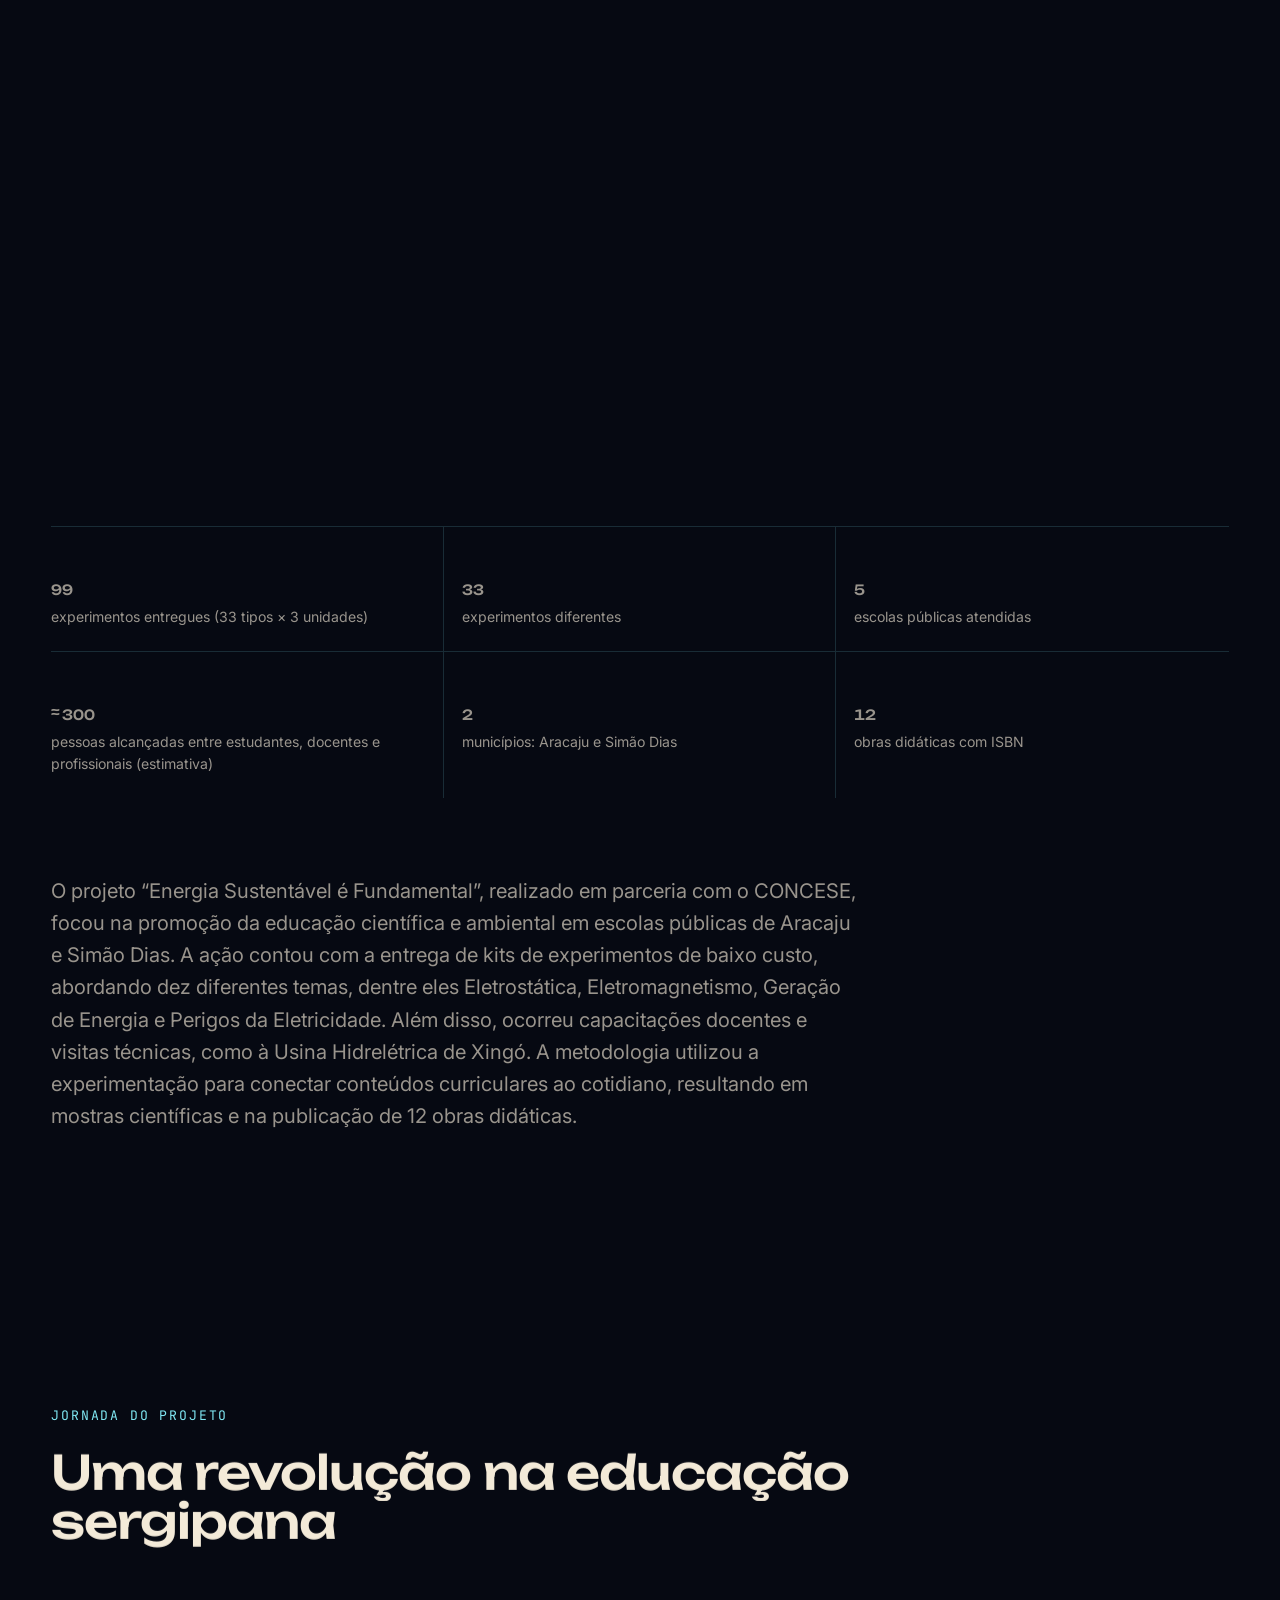
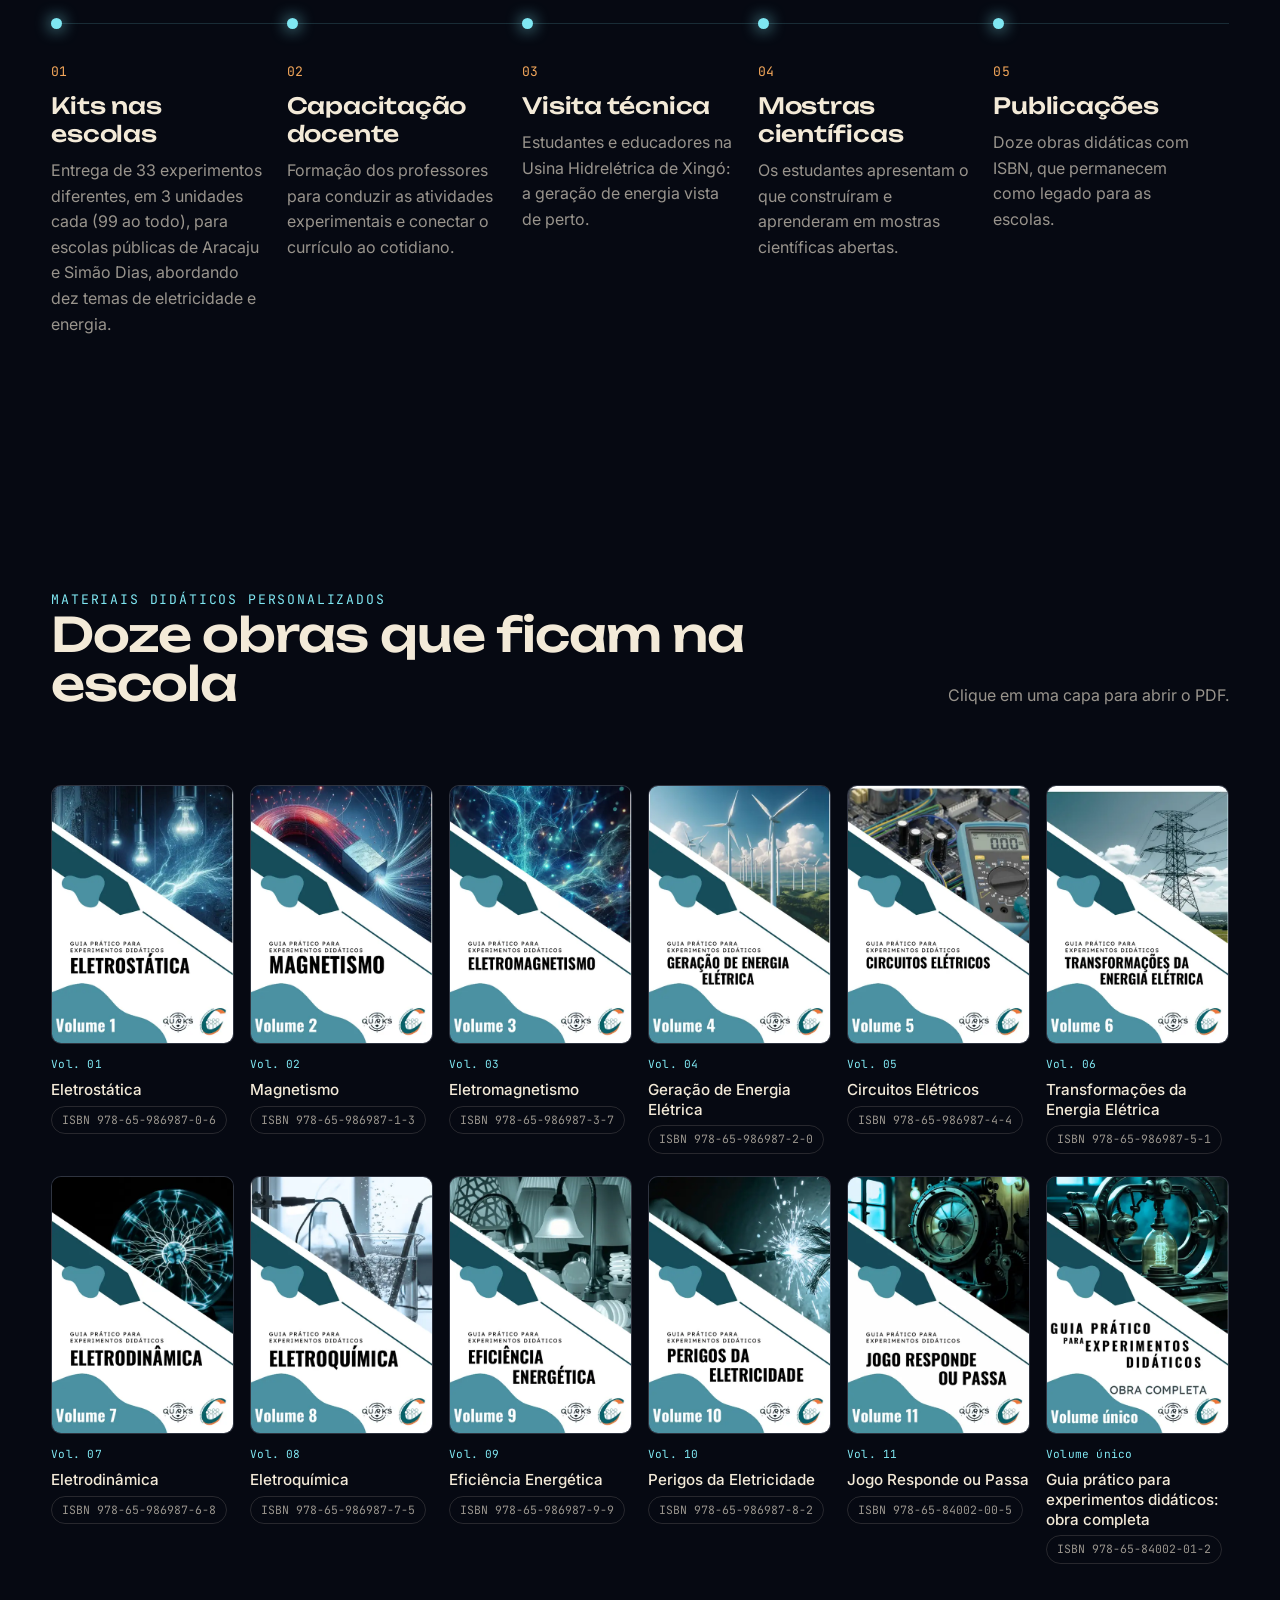
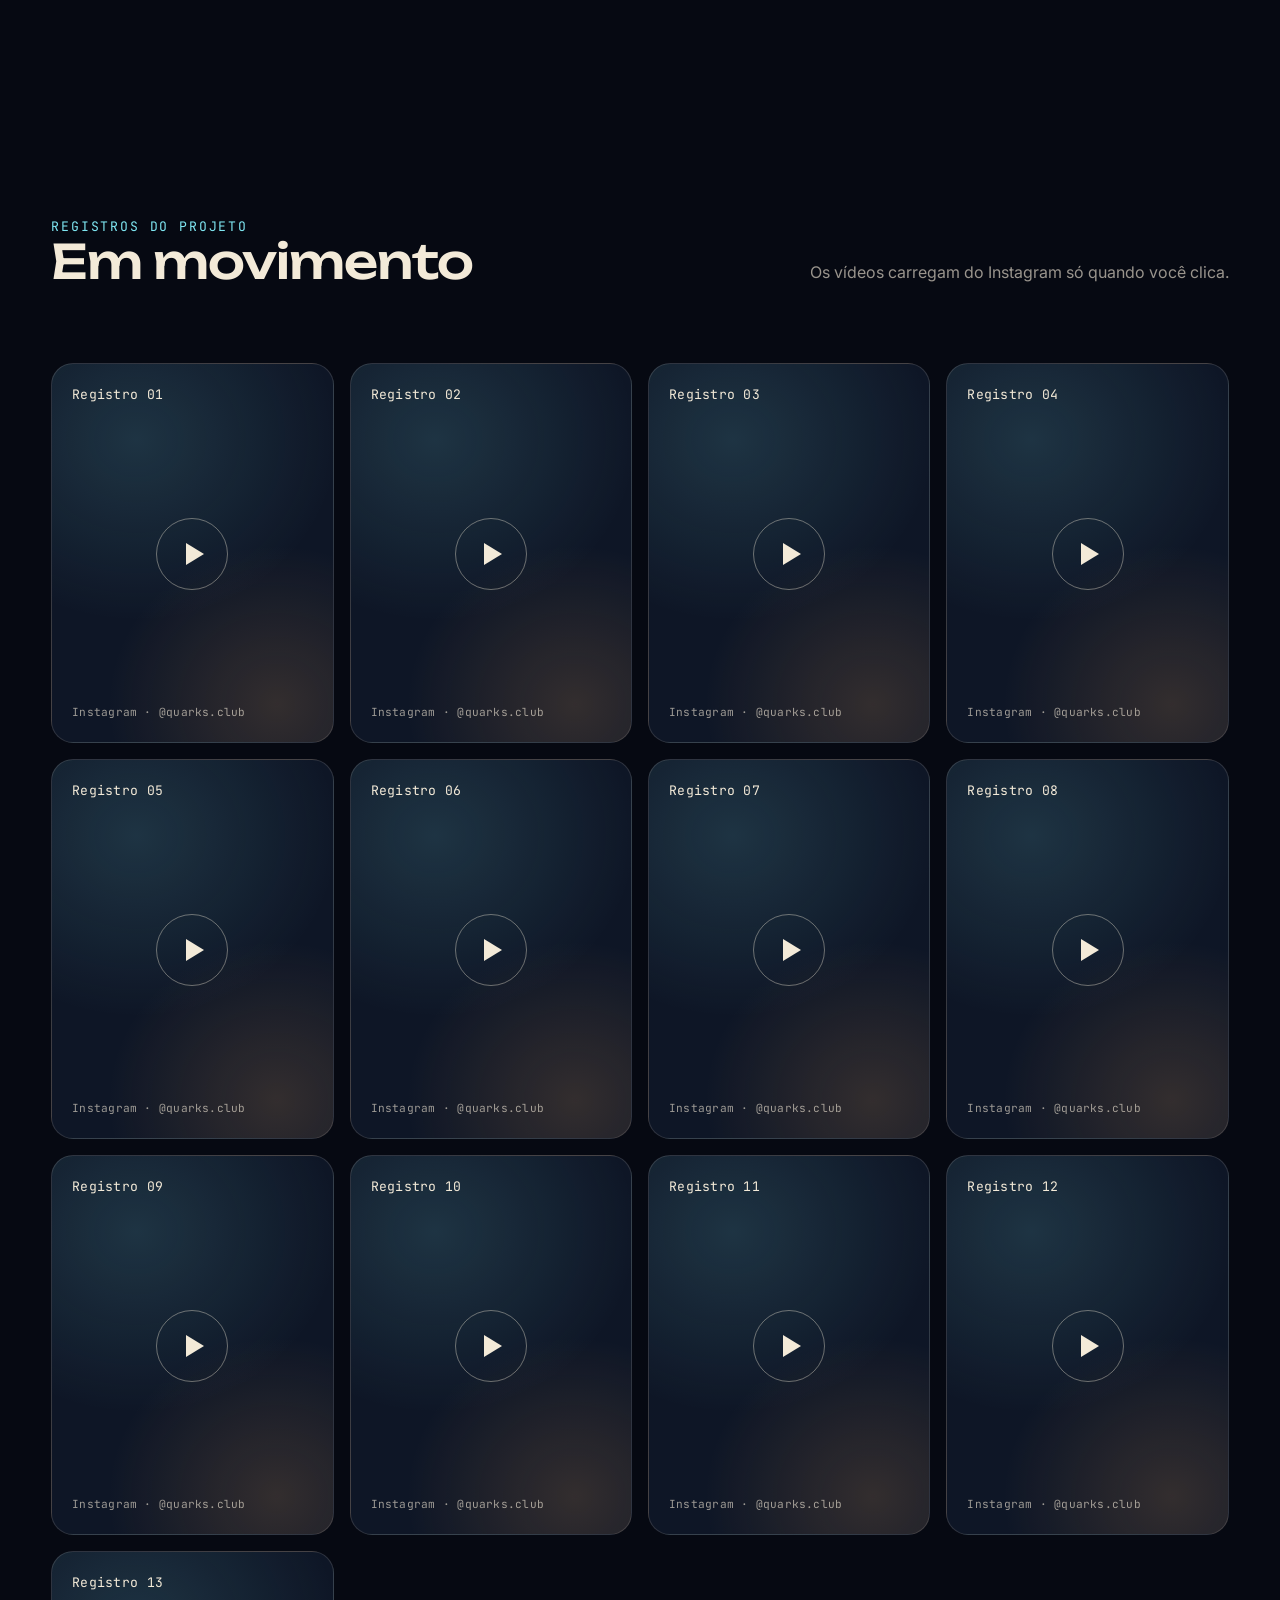
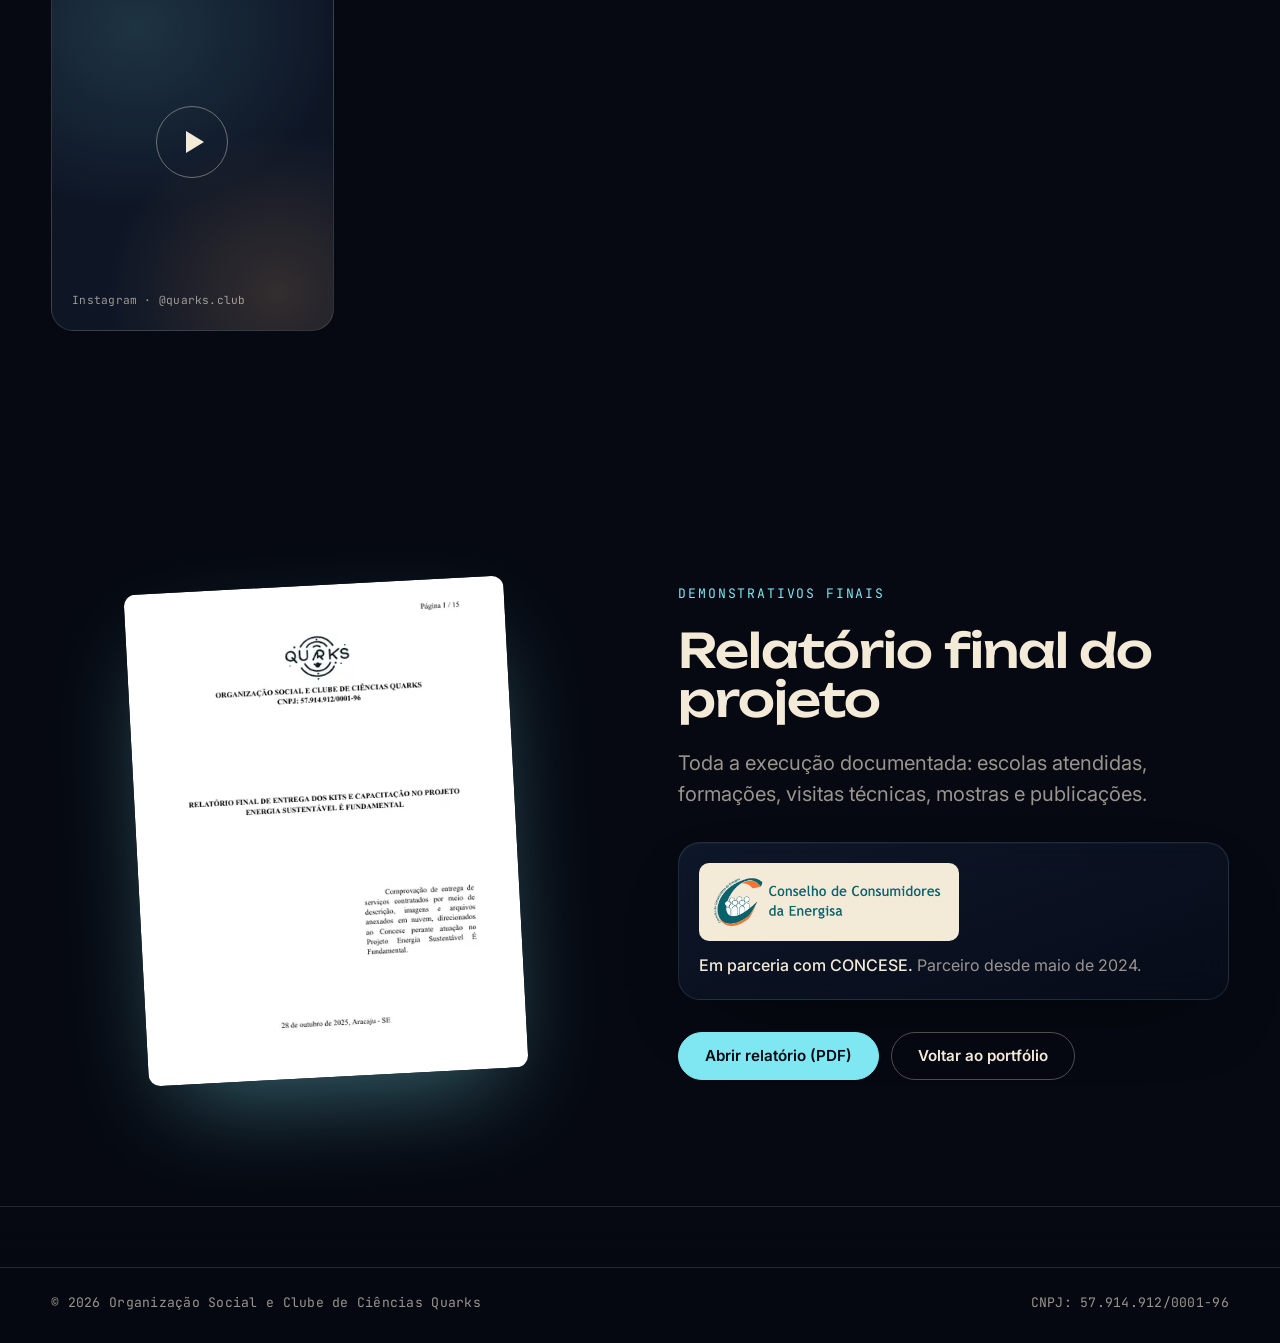
==== commit b4e0ecc0: "Textos sem pontos finais em títulos e sem travessões; navegação sempre visível - Remove o ponto fina" ====
--- a/projetos/energia-sustentavel/index.html
+++ b/projetos/energia-sustentavel/index.html
@@ -31,7 +31,7 @@
 <div class="grain" aria-hidden="true"></div>
 
 <header class="nav" id="nav">
-  <a class="nav__brand" href="../../" aria-label="Quarks — página inicial">
+  <a class="nav__brand" href="../../" aria-label="Quarks, página inicial">
     <svg class="mark" viewBox="10 25 540 363" aria-hidden="true"><use href="#q-mark" x="10" y="25" width="540" height="363"/></svg>
   </a>
   <nav class="nav__links" aria-label="Capítulo">
@@ -61,7 +61,7 @@
       <div class="stage__canvas" id="sceneMount"></div>
       <div class="wrap stage__copy">
         <p class="kicker mono">Experiência do capítulo</p>
-        <p class="stage__line display" data-stage-line>O projeto, desmontado peça por peça.</p>
+        <p class="stage__line display" data-stage-line>O projeto, desmontado peça por peça</p>
         <div class="stage__progress mono" aria-hidden="true"><span id="stageNum">00</span>%</div>
       </div>
     </div>
@@ -77,7 +77,7 @@
   <section class="section" id="jornada" data-phase="8">
     <div class="wrap">
       <p class="kicker mono">Jornada do projeto</p>
-      <h2 class="h2 display" data-split>Uma revolução na educação sergipana.</h2>
+      <h2 class="h2 display" data-split>Uma revolução na educação sergipana</h2>
       <ol class="journey" data-bind="journey"></ol>
     </div>
   </section>
@@ -87,7 +87,7 @@
       <div class="section-head section-head--row">
         <div>
           <p class="kicker mono">Materiais didáticos personalizados</p>
-          <h2 class="h2 display" data-split>Doze obras que ficam na escola.</h2>
+          <h2 class="h2 display" data-split>Doze obras que ficam na escola</h2>
         </div>
         <p class="muted" data-reveal>Clique em uma capa para abrir o PDF.</p>
       </div>
@@ -100,7 +100,7 @@
       <div class="section-head section-head--row">
         <div>
           <p class="kicker mono">Registros do projeto</p>
-          <h2 class="h2 display" data-split>Em movimento.</h2>
+          <h2 class="h2 display" data-split>Em movimento</h2>
         </div>
         <p class="muted" data-reveal>Os vídeos carregam do Instagram só quando você clica.</p>
       </div>
@@ -113,7 +113,7 @@
       <a class="p-report__doc" data-bind="report" target="_blank" rel="noopener"><img alt="Capa do relatório final do projeto" width="480" height="621"></a>
       <div>
         <p class="kicker mono">Demonstrativos finais</p>
-        <h2 class="h2 display" data-split>Relatório final do projeto.</h2>
+        <h2 class="h2 display" data-split>Relatório final do projeto</h2>
         <p class="lead" data-reveal>Toda a execução documentada: escolas atendidas, formações, visitas técnicas, mostras e publicações.</p>
         <div class="p-partner glass" data-bind="partner" data-reveal></div>
         <div class="hero__actions" data-reveal>
--- a/css/main.css
+++ b/css/main.css
@@ -119,8 +119,13 @@
 main, .footer { position: relative; z-index: 2; }
 
 /* ---------- 5. Componentes base ---------- */
+/* brilho que acompanha o cursor (js/core.js define --mx/--my e liga --g) */
+@property --g { syntax: "<number>"; inherits: false; initial-value: 0; }
 .glass {
-  background: var(--glass-bg);
+  background:
+    radial-gradient(420px circle at var(--mx, 50%) var(--my, 50%), rgba(127, 231, 242, calc(0.09 * var(--g))), transparent 65%),
+    var(--glass-bg);
+  transition: --g 0.5s var(--ease-out);
   border: 1px solid var(--glass-border);
   border-radius: var(--radius);
   backdrop-filter: blur(var(--glass-blur)) saturate(140%);
@@ -218,7 +223,6 @@
   border-bottom: 1px solid transparent;
 }
 .nav.is-scrolled { background: rgba(6, 9, 18, 0.6); backdrop-filter: blur(14px); -webkit-backdrop-filter: blur(14px); border-color: var(--c-line); }
-.nav.is-hidden { transform: translateY(-100%); }
 .nav__brand { color: var(--c-cyan); margin-right: auto; display: block; }
 .mark { width: 84px; height: auto; filter: drop-shadow(0 0 8px rgba(127, 231, 242, 0.5)); }
 .nav__links { display: none; gap: 28px; }
@@ -266,7 +270,35 @@
 /* ---------- 10. IDEB ---------- */
 .ideb .lead { margin-top: 1.6rem; }
 .ideb__map { margin: 2.4rem 0 0; max-width: 560px; opacity: 0.95; }
+.ideb__map svg { --m: 0; display: block; width: 100%; height: auto; overflow: visible; }
+/* progresso local de cada parte: 0 antes de --a, 1 depois de --b */
+.ideb__map .mp-draw, .ideb__map .mp-fade, .ideb__map .mp-zoom, .ideb__map .mp-fill { --t: clamp(0, (var(--m) - var(--a)) / (var(--b) - var(--a)), 1); }
+.ideb__map .mp-draw { stroke-dasharray: 1; stroke-dashoffset: calc(1 - var(--t)); }
+.ideb__map .mp-fade { opacity: var(--t); }
+.ideb__map .mp-zoom { transform-box: view-box; transform-origin: 2827px 500px; transform: scale(calc(0.6 + 0.4 * var(--t))); }
+.ideb__map .mp-fill { fill-opacity: clamp(0, (var(--m) - 0.84) / 0.16, 1); }
 .ideb__chart { padding: clamp(24px, 3vw, 40px); }
+/* selo do ano: deixa claro que são os dados de 2025 */
+.ideb__badge { display: flex; align-items: center; gap: 16px; padding-bottom: 20px; margin-bottom: 20px; border-bottom: 1px solid var(--c-faint); }
+.ideb__year { font-size: clamp(2.6rem, 2rem + 2vw, 3.6rem); line-height: 1; color: var(--c-orange); text-shadow: 0 0 32px rgba(242, 166, 90, 0.35); }
+.ideb__badge .mono { color: var(--c-muted); line-height: 1.5; text-transform: uppercase; letter-spacing: 0.1em; font-size: 0.72rem; }
+
+/* corrida pela média nacional: anel em canvas + botão de impulso */
+.race { margin-top: 28px; padding: clamp(18px, 2.2vw, 26px); max-width: 560px; }
+.race__head { display: flex; flex-wrap: wrap; justify-content: space-between; align-items: baseline; gap: 8px 16px; }
+.race__kicker { color: var(--c-cyan); text-transform: uppercase; letter-spacing: 0.14em; font-size: 0.72rem; margin: 0; }
+.race__legend { display: flex; gap: 16px; margin: 0; color: var(--c-muted); font-size: 0.72rem; }
+.race__canvas { display: block; width: 100%; aspect-ratio: 16 / 9; margin-top: 10px; touch-action: manipulation; }
+.race__boost {
+  position: relative; display: inline-flex; align-items: center; gap: 12px; margin-top: 10px; min-height: 44px; padding: 0 18px 0 12px;
+  border-radius: 999px; border: 1px solid rgba(242, 166, 90, 0.45); background: rgba(242, 166, 90, 0.08); color: var(--c-ink);
+  font-size: 0.78rem; letter-spacing: 0.04em; cursor: pointer; user-select: none; -webkit-user-select: none; touch-action: manipulation;
+  transition: background 0.3s var(--ease-out), border-color 0.3s var(--ease-out), transform 0.2s var(--ease-out);
+}
+.race__boost:hover { border-color: var(--c-orange); }
+.race__boost[aria-pressed="true"] { background: rgba(242, 166, 90, 0.22); border-color: var(--c-orange); transform: scale(0.97); }
+.race__ring { width: 22px; height: 22px; border-radius: 50%; border: 2px solid var(--c-orange); box-shadow: 0 0 12px rgba(242, 166, 90, 0.6); transition: transform 0.4s var(--ease-out); }
+.race__boost[aria-pressed="true"] .race__ring { transform: scale(0.6); background: var(--c-orange); }
 .ideb__note { color: var(--c-muted); font-size: 1.02rem; }
 .ideb__note strong { color: var(--c-ink); font-weight: 500; }
 .bars { display: grid; gap: 26px; margin-top: 28px; }
@@ -274,32 +306,203 @@
 .lg::before { content: ""; display: inline-block; width: 10px; height: 10px; border-radius: 2px; margin-right: 8px; background: var(--c); vertical-align: -1px; }
 .lg--se { --c: var(--c-orange); }
 .lg--br { --c: var(--c-cyan); }
-.bars__group { display: grid; gap: 8px; }
-.bars__label { color: var(--c-muted); text-transform: uppercase; letter-spacing: 0.12em; }
-.bar { position: relative; display: flex; align-items: center; gap: 14px; height: 30px; }
+.bars__group { display: grid; gap: 10px; }
+.bars__head { display: flex; flex-wrap: wrap; align-items: baseline; gap: 4px 12px; margin: 0; }
+.bars__label { color: var(--c-ink); text-transform: uppercase; letter-spacing: 0.12em; }
+.bars__sub { color: var(--c-muted); font-size: 0.72rem; }
+.bars__cut { display: grid; gap: 4px; }
+.bars__cutlabel { display: flex; flex-wrap: wrap; align-items: baseline; gap: 4px 10px; color: var(--c-muted); font-size: 0.72rem; text-transform: uppercase; letter-spacing: 0.1em; }
+.bars__hint { text-transform: none; letter-spacing: 0; opacity: 0.7; }
+/* total: contexto, mais fino */
+.bars__cut:not(.bars__cut--pub) .bar { height: 16px; }
+.bars__cut:not(.bars__cut--pub) .bar i { opacity: 0.55; box-shadow: none; }
+.bars__cut:not(.bars__cut--pub) .bar b { font-size: 0.95rem; color: var(--c-muted); }
+/* rede pública: o destaque (onde o Quarks atua) */
+.bars__cut--pub { padding: 12px 14px; margin-inline: -14px; border-radius: var(--radius-s); background: rgba(242, 166, 90, 0.07); border: 1px solid rgba(242, 166, 90, 0.28); }
+.bars__cut--pub .bars__cutlabel { color: var(--c-orange); }
+.bars__delta { padding: 2px 8px; border-radius: 999px; background: rgba(63, 165, 140, 0.16); color: #7fd3bd; text-transform: none; letter-spacing: 0.02em; }
+.bar { position: relative; display: flex; align-items: center; gap: 14px; height: 26px; }
 .bar i { display: block; height: 100%; width: calc(var(--v) * 10% * var(--grow, 1)); max-width: calc(100% - 64px); border-radius: 0 6px 6px 0; background: linear-gradient(90deg, transparent, var(--c)); box-shadow: 0 0 24px -6px var(--c); }
 .bar--se { --c: var(--c-orange); }
 .bar--br { --c: var(--c-cyan); }
 .bar b { font-family: var(--f-display); font-weight: 500; font-size: 1.25rem; font-variant-numeric: tabular-nums; }
 .source { margin-top: 26px; color: var(--c-muted); opacity: 0.7; margin-bottom: 0; }
+.source a { color: var(--c-cyan); text-decoration: underline; text-underline-offset: 3px; text-decoration-color: rgba(127, 231, 242, 0.4); }
+.source:has(a) { opacity: 0.85; }
 
 /* ---------- 11. Método ---------- */
 .metodo .lead { margin-top: 2rem; }
+
+/* 02 · A virada: sala tradicional × bancada, e o caminho do método */
+.lab { display: grid; gap: 20px; margin-top: clamp(40px, 6vh, 64px); }
+.lab__act { padding: clamp(20px, 2.4vw, 30px); display: grid; align-content: start; gap: 14px; }
+.lab__tag { color: var(--c-muted); text-transform: uppercase; letter-spacing: 0.14em; font-size: 0.72rem; margin: 0; }
+.lab__act--bench .lab__tag { color: var(--c-cyan); }
+.lab__text { color: var(--c-muted); line-height: 1.55; margin: 0; max-width: 46ch; }
+.board, .bench { width: 100%; height: auto; overflow: visible; fill: none; stroke-linecap: round; stroke-linejoin: round; }
+@media (min-width: 900px) { .lab { grid-template-columns: 1fr 1fr; } }
+
+/* antes: equação no quadro, peças soltas que flutuam sem encaixe */
+.lab__try { margin-left: 8px; padding: 2px 8px; border-radius: 999px; background: rgba(127, 231, 242, 0.12); color: var(--c-cyan); letter-spacing: 0.08em; }
+.puzzle__board { fill: rgba(63, 165, 140, 0.08); stroke: rgba(243, 234, 216, 0.22); stroke-width: 1.5; }
+.puzzle__eq, .puzzle__answer, .puzzle__x { font-family: var(--f-display); text-anchor: middle; stroke: none; }
+.puzzle__eq { fill: rgba(243, 234, 216, 0.85); font-size: 30px; }
+.puzzle__answer { fill: #7fd3bd; font-size: 16px; opacity: 0; transition: opacity 0.6s var(--ease-out) 0.9s; }
+.puzzle__base { stroke: rgba(243, 234, 216, 0.3); stroke-width: 2; stroke-dasharray: 6 8; transition: stroke 0.6s var(--ease-out); }
+.puzzle__links { stroke: rgba(242, 166, 90, 0.5); stroke-width: 1.5; stroke-dasharray: 2 6; animation: links 2.4s ease-in-out infinite; }
+@keyframes links { 0%, 100% { opacity: 0; stroke-dashoffset: 0; } 40% { opacity: 1; } 70% { opacity: 0.2; stroke-dashoffset: -24; } }
+.puzzle__box { fill: #1d1914; stroke: var(--c-orange); stroke-width: 2; transition: fill 0.6s var(--ease-out), stroke 0.6s var(--ease-out); }
+.puzzle__lid { fill: #2a2117; stroke: var(--c-orange); stroke-width: 2; transform-box: fill-box; transform-origin: 0% 100%; transition: rotate 0.7s cubic-bezier(0.34, 1.35, 0.64, 1), translate 0.7s var(--ease-out), stroke 0.6s; }
+.puzzle__x { fill: var(--c-orange); font-size: 22px; transition: opacity 0.4s; }
+.puzzle__inside rect { fill: rgba(127, 231, 242, 0.3); stroke: var(--c-cyan); stroke-width: 1.5; opacity: 0; scale: 0.6; transform-box: fill-box; transform-origin: center; transition: opacity 0.4s, scale 0.5s cubic-bezier(0.34, 1.5, 0.64, 1); }
+.puzzle__cube { fill: rgba(242, 166, 90, 0.16); stroke: var(--c-orange); stroke-width: 1.5; transition: fill 0.6s, stroke 0.6s; }
+/* camada externa: o encaixe (transição); interna: a flutuação (loop) */
+.loose { transition: translate 0.9s cubic-bezier(0.34, 1.2, 0.64, 1); transition-delay: calc(var(--i) * 0.08s); }
+.loose__float { transform-box: fill-box; transform-origin: center; animation: drift 3.4s ease-in-out infinite alternate; animation-delay: calc(var(--i) * -0.9s); }
+@keyframes drift { 0% { translate: 0 -7px; rotate: -5deg; } 50% { translate: 4px 3px; rotate: 4deg; } 100% { translate: -3px 7px; rotate: -2deg; } }
+/* equilíbrio na bancada: tudo se encaixa e a caixa revela 4 blocos */
+.lab.is-solved .loose { translate: var(--tx) var(--ty); }
+.lab.is-solved .loose__float { animation: none; }
+.lab.is-solved .puzzle__links { animation: none; opacity: 0; }
+.lab.is-solved .puzzle__base { stroke: var(--c-cyan); stroke-dasharray: none; }
+.lab.is-solved .puzzle__box { fill: rgba(127, 231, 242, 0.06); stroke: var(--c-cyan); }
+.lab.is-solved .puzzle__lid { rotate: -32deg; translate: -6px -6px; stroke: var(--c-cyan); }
+.lab.is-solved .puzzle__x { opacity: 0; }
+.lab.is-solved .puzzle__inside rect { opacity: 1; scale: 1; }
+.lab.is-solved .puzzle__inside rect:nth-child(2) { transition-delay: 0.1s; }
+.lab.is-solved .puzzle__inside rect:nth-child(3) { transition-delay: 0.2s; }
+.lab.is-solved .puzzle__inside rect:nth-child(4) { transition-delay: 0.3s; }
+.lab.is-solved .puzzle__cube { fill: rgba(127, 231, 242, 0.25); stroke: var(--c-cyan); }
+.lab.is-solved .puzzle__answer { opacity: 1; }
+
+/* depois: balança interativa */
+.bench__stand, .bench__beam > path:first-child, .bench__cord { stroke: rgba(243, 234, 216, 0.6); stroke-width: 2.5; }
+.bench__beam circle { fill: var(--c-cyan); stroke: none; }
+.bench__arc { stroke: rgba(243, 234, 216, 0.25); stroke-width: 6; }
+.bench__zero { stroke: #7fd3bd; stroke-width: 2; }
+.bench__needle { stroke: var(--c-orange); stroke-width: 2; transition: stroke 0.4s; }
+.bench__plate { fill: rgba(127, 231, 242, 0.08); stroke: rgba(127, 231, 242, 0.7); stroke-width: 2; transition: stroke 0.4s; }
+.bench__box { fill: #2a2117; stroke: var(--c-orange); stroke-width: 2; }
+.bench__load text { fill: var(--c-orange); stroke: none; font-family: var(--f-display); font-size: 18px; text-anchor: middle; }
+.bench__cube { fill: rgba(127, 231, 242, 0.25); stroke: var(--c-cyan); stroke-width: 1.5; }
+#benchRight .bench__cube { animation: drop 0.45s cubic-bezier(0.34, 1.35, 0.64, 1); }
+@keyframes drop { from { translate: 0 -24px; opacity: 0; } }
+.bench__panhit, .bench__trayhit { fill: transparent; cursor: pointer; }
+.bench__tray { cursor: grab; touch-action: none; }
+.bench__trayhit { fill: rgba(127, 231, 242, 0.05); stroke: rgba(127, 231, 242, 0.35); stroke-width: 1.5; stroke-dasharray: 4 4; }
+.bench__tray:hover .bench__trayhit { fill: rgba(127, 231, 242, 0.12); }
+.bench__traylabel { fill: var(--c-muted); stroke: none; font-family: var(--f-mono); font-size: 9px; text-anchor: middle; letter-spacing: 0.08em; }
+.bench__drag { fill: rgba(127, 231, 242, 0.5); stroke: var(--c-cyan); stroke-width: 1.5; pointer-events: none; filter: drop-shadow(0 0 6px rgba(127, 231, 242, 0.8)); }
+.bench.is-over [data-side="r"] .bench__plate { stroke: #fff; stroke-width: 3; }
+/* demonstração: um bloco "fantasma" faz o gesto até a primeira interação */
+.bench__ghost { pointer-events: none; opacity: 0; animation: ghost 2.8s var(--ease-in-out) 1s infinite; }
+.bench__ghost .bench__cube { fill: rgba(127, 231, 242, 0.4); }
+.bench__touch { fill: rgba(243, 234, 216, 0.15); stroke: rgba(243, 234, 216, 0.6); stroke-width: 1.5; }
+@keyframes ghost {
+  0% { translate: 294px 234px; opacity: 0; }
+  12% { translate: 294px 234px; opacity: 1; }
+  62% { translate: 294px 84px; opacity: 1; }
+  78%, 100% { translate: 294px 84px; opacity: 0; }
+}
+.lab__act--bench.is-touched .bench__ghost { display: none; }
+.bench__hint { display: flex; align-items: center; gap: 8px; margin: 0; padding: 8px 12px; border-radius: var(--radius-s); background: rgba(127, 231, 242, 0.08); color: var(--c-cyan); font-size: 0.78rem; transition: opacity 0.4s; }
+.lab__act--bench.is-touched .bench__hint { display: none; }
+.bench__controls { display: flex; flex-wrap: wrap; align-items: center; gap: 12px; }
+.bench__btn { min-height: 44px; padding: 0 18px; border-radius: 999px; border: 1px solid rgba(243, 234, 216, 0.3); background: transparent; color: var(--c-ink); font-family: var(--f-mono); font-size: 0.85rem; cursor: pointer; transition: background 0.2s, border-color 0.2s, transform 0.15s var(--ease-out); }
+.bench__btn:hover { border-color: var(--c-cyan); }
+.bench__btn:active { transform: scale(0.94); }
+.bench__btn--add { border-color: var(--c-cyan); background: rgba(127, 231, 242, 0.14); }
+.bench__btn--add:hover { background: rgba(127, 231, 242, 0.26); }
+.bench__out { min-width: 8ch; text-align: center; color: var(--c-ink); }
+@media (max-width: 420px) { .bench__controls { flex-wrap: nowrap; gap: 8px; } .bench__btn { padding: 0 14px; } .bench__out { min-width: 0; flex: 1; } }
+.lab.is-solved .bench__plate, .lab.is-solved .bench__needle { stroke: #7fd3bd; }
+
+/* caminho do método: as etapas acendem em sequência; um pulso percorre a linha */
+.method { --done: 0; position: relative; display: grid; gap: 22px; margin-top: clamp(48px, 8vh, 80px); counter-reset: none; }
+.method::before, .method::after { content: ""; position: absolute; left: 0; right: 0; top: 0; height: 2px; border-radius: 2px; background: var(--c-faint); }
+.method::after { background: linear-gradient(90deg, var(--c-orange), var(--c-cyan)); box-shadow: 0 0 14px rgba(127, 231, 242, 0.5); transform: scaleX(calc(var(--done) / 4)); transform-origin: left; transition: transform 0.8s var(--ease-out); }
+.method li { padding-top: 22px; opacity: 0.4; transition: opacity 0.5s var(--ease-out); }
+.method li.is-on { opacity: 1; }
+.method__n { color: var(--c-cyan); }
+.method__t { margin: 6px 0 8px; font-family: var(--f-display); font-weight: 500; font-size: var(--t-h3); }
+.method li p { color: var(--c-muted); line-height: 1.5; margin: 0; }
+.no-js .method li { opacity: 1; }
+@media (min-width: 760px) { .method { grid-template-columns: repeat(4, 1fr); } }
+@media (max-width: 759px) {
+  .method::before, .method::after { right: auto; bottom: 0; width: 2px; height: auto; }
+  .method::after { transform: scaleY(calc(var(--done) / 4)); transform-origin: top; }
+  .method li { padding: 0 0 0 22px; }
+}
+
 .benefits { margin-top: clamp(80px, 12vh, 140px); }
 .benefits__inner { display: grid; gap: 40px; }
 .benefits__intro .h3 { max-width: 28ch; color: var(--c-muted); font-weight: 400; }
-.benefits__meter { margin-top: 2rem; color: var(--c-cyan); font-size: 1rem; }
-.benefits__list { counter-reset: b; display: grid; gap: 4px; }
+.benefits__meter { color: var(--c-cyan); font-size: 1rem; letter-spacing: 0.08em; }
+/* contador odômetro: a faixa 01…07 desliza com leve mola (≈ back.out(1.2)) */
+.odo { display: inline-block; height: 1.3em; line-height: 1.3em; overflow: hidden; vertical-align: bottom; }
+.odo__strip { --i: 0; display: block; translate: 0 calc(var(--i) * -1.3em); transition: translate 0.7s cubic-bezier(0.34, 1.35, 0.64, 1); }
+.odo__strip > span { display: block; }
+
+/* régua graduada (proveta): trilho milimetrado + preenchimento até o tópico atual */
+.benefits__list { counter-reset: b; display: grid; gap: 2px; position: relative; --fill: 0; }
+.benefits__list::before, .benefits__list::after { content: ""; position: absolute; left: 0; top: 0; bottom: 0; width: 2px; border-radius: 2px; }
+.benefits__list::before {
+  width: 9px; background:
+    linear-gradient(var(--c-faint), var(--c-faint)) 0 0 / 2px 100% no-repeat,
+    repeating-linear-gradient(to bottom, var(--c-faint) 0 1px, transparent 1px 9px) 0 0 / 7px 100% no-repeat;
+}
+.benefits__list::after {
+  background: var(--c-cyan); box-shadow: 0 0 14px var(--c-cyan);
+  transform: scaleY(var(--fill)); transform-origin: top; transition: transform 0.7s var(--ease-out);
+}
 .benefits__list li {
-  counter-increment: b; position: relative; padding: 14px 0 14px 54px;
-  font-family: var(--f-display); font-size: clamp(1.3rem, 1rem + 1.6vw, 2.4rem); line-height: 1.15;
-  color: rgba(243, 234, 216, 0.22); border-bottom: 1px solid var(--c-faint);
-  transition: color 0.5s var(--ease-out);
-}
-.benefits__list li::before { content: counter(b, decimal-leading-zero); position: absolute; left: 0; top: 50%; translate: 0 -50%; font-family: var(--f-mono); font-size: 0.8rem; color: var(--c-muted); }
-.benefits__list li.is-on { color: var(--c-ink); }
-.benefits__list li.is-current { color: var(--c-cyan); }
-.no-motion .benefits__list li, .no-js .benefits__list li { color: var(--c-ink); }
+  counter-increment: b; position: relative; padding: 12px 0 12px 64px;
+  font-family: var(--f-display); font-size: clamp(1.15rem, 0.9rem + 1.1vw, 1.9rem); line-height: 1.15;
+  color: var(--c-ink); opacity: 0.32; border-bottom: 1px solid var(--c-faint);
+  transition: color 0.5s var(--ease-out), opacity 0.5s var(--ease-out), filter 0.5s var(--ease-out), translate 0.6s var(--ease-out);
+}
+.benefits__list li::before { content: counter(b, decimal-leading-zero); position: absolute; left: 26px; top: 50%; translate: 0 -50%; font-family: var(--f-mono); font-size: 0.8rem; color: var(--c-muted); transition: color 0.5s var(--ease-out); }
+/* marcação principal da régua, uma por tópico */
+.benefits__list li::after { content: ""; position: absolute; left: 0; top: 50%; width: 16px; height: 2px; background: var(--c-faint); transition: background 0.4s var(--ease-out); }
+.benefits__list li.is-on::after { background: var(--c-cyan); }
+/* foco: o que já passou perde nitidez, o tópico atual fica nítido */
+.benefits__list li.is-on { opacity: 0.25; filter: blur(2px); }
+.benefits__list li.is-current { opacity: 1; filter: none; color: var(--c-cyan); translate: 10px 0; }
+.benefits__list li.is-current::before { color: var(--c-cyan); }
+.no-js .benefits__list li { opacity: 1; filter: none; }
+.no-js .bviz, .no-js .benefits__list::after { display: none; }
+
+/* painel-instrumento: um pictograma por tópico, anel de progresso contínuo */
+.bviz { --p: 0; margin-top: 2rem; display: grid; grid-template-columns: auto 1fr; align-items: center; gap: 22px; padding: 18px 22px; max-width: 460px; }
+.bviz__svg { width: clamp(110px, 12vw, 180px); aspect-ratio: 1; overflow: visible; fill: none; stroke-linecap: round; stroke-linejoin: round; }
+.bviz__track { stroke: var(--c-faint); stroke-width: 1.5; }
+.bviz__ring { stroke: var(--c-cyan); stroke-width: 2; stroke-dasharray: 1; stroke-dashoffset: calc(1 - var(--p)); transform: rotate(-90deg); transform-origin: 60px 60px; filter: drop-shadow(0 0 4px rgba(127, 231, 242, 0.6)); }
+.bviz__ticks circle { fill: var(--c-void); stroke: var(--c-faint); stroke-width: 1.2; transition: fill 0.4s var(--ease-out), stroke 0.4s var(--ease-out); }
+.bviz__ticks circle.is-on { fill: var(--c-cyan); stroke: var(--c-cyan); }
+.bviz__icon { stroke: var(--c-ink); stroke-width: 2.2; opacity: 0; scale: 0.92; transform-origin: 60px 60px; transition: opacity 0.35s var(--ease-out), scale 0.6s var(--ease-out); }
+.bviz__icon > * { stroke-dasharray: 1; stroke-dashoffset: 1; transition: stroke-dashoffset 0.3s var(--ease-out); }
+.bviz__icon.is-current { opacity: 1; scale: 1; }
+.bviz__icon.is-current > * { stroke-dashoffset: 0; transition: stroke-dashoffset 0.9s var(--ease-out); }
+.bviz__icon.is-current > :nth-child(2) { transition-delay: 0.12s; }
+.bviz__icon.is-current > :nth-child(3) { transition-delay: 0.24s; }
+.bviz__icon.is-current > :nth-child(n+4) { transition-delay: 0.36s; }
+.bviz__meta { display: grid; gap: 10px; }
+.bviz__note { color: var(--c-muted); font-size: 0.98rem; line-height: 1.45; min-height: 2.9em; max-width: 30ch; }
+.bviz__note.is-in { animation: note-in 0.5s var(--ease-out); }
+@keyframes note-in { from { opacity: 0; translate: 0 8px; } }
+@media (max-width: 959px) {
+  /* no celular o painel acompanha a lista, fixo no topo
+     (display: contents deixa o painel "sticky" dentro do bloco que contém a lista) */
+  .benefits__inner { gap: 0; }
+  .benefits__intro { display: contents; }
+  .benefits__intro .h3 { margin-bottom: 0; }
+  .bviz { margin-block: 1.6rem 1rem; }
+  .bviz { position: sticky; top: 76px; z-index: 2; max-width: none; padding: 12px 16px; gap: 16px; }
+  .bviz__svg { width: 76px; }
+  .bviz__note { font-size: 0.9rem; min-height: 0; }
+  .benefits__list li { padding-left: 56px; }
+  .benefits__list li::before { left: 22px; }
+}
 @media (min-width: 960px) {
   .benefits__inner { grid-template-columns: 0.9fr 1.1fr; align-items: center; min-height: 100vh; }
 }
@@ -478,6 +681,24 @@
 .member:hover img, .member:focus-within img { filter: grayscale(0); transform: scale(1.04); }
 .member:hover .member__bio, .member:focus-within .member__bio { max-height: 8em; opacity: 1; margin-top: 10px; }
 @media (hover: none) { .member__bio { max-height: none; opacity: 1; margin-top: 10px; } .member img { filter: none; } }
+
+/* ---------- DITeQ (NIT) ---------- */
+.diteq__grid { align-items: center; }
+.diteq .lead { margin-top: 1.6rem; }
+.diteq__cards { display: grid; gap: 16px; }
+.diteq__roles { padding: 10px 24px; }
+.diteq__roles li { display: grid; gap: 4px; padding: 16px 0; border-bottom: 1px solid var(--c-faint); }
+.diteq__roles li:last-child { border-bottom: 0; }
+.diteq__roles .mono { color: var(--c-cyan); text-transform: uppercase; letter-spacing: 0.12em; font-size: 0.7rem; }
+.diteq__roles strong { font-family: var(--f-display); font-weight: 500; font-size: 1.02rem; line-height: 1.3; }
+.diteq__ip { display: grid; gap: 12px; grid-template-columns: 1fr; }
+.diteq__ip li { padding: 18px 20px; display: grid; gap: 4px; }
+.diteq__ip .mono { color: var(--c-orange); font-size: 0.68rem; text-transform: uppercase; letter-spacing: 0.1em; }
+.diteq__ip strong { font-family: var(--f-mono); font-weight: 500; font-size: 1rem; }
+.diteq__ip small { color: var(--c-muted); }
+@media (min-width: 600px) { .diteq__ip { grid-template-columns: 1fr 1fr; } }
+.member__diteq { font-family: var(--f-mono); font-size: 0.66rem; color: var(--c-orange); margin: -2px 0 6px; letter-spacing: 0.02em; }
+.stat__pre { font-size: 0.6em; color: var(--c-cyan); margin-right: 2px; vertical-align: 0.2em; }
 
 /* ---------- 17. Transparência ---------- */
 .tabs { display: flex; flex-wrap: wrap; gap: 8px; margin-bottom: 28px; }
--- a/css/project.css
+++ b/css/project.css
@@ -18,6 +18,7 @@
 .stage__progress { margin-top: 18px; color: var(--c-cyan); }
 
 .p-stats { margin-top: 0; }
+@media (min-width: 760px) { .p-stats { grid-template-columns: repeat(3, 1fr); } .p-stats li:nth-child(3n) { border-right: 0; } .p-stats li:nth-child(n+4) { padding-left: 18px; } .p-stats li:nth-child(3n+1) { padding-left: 0; } }
 .p-summary { font-size: var(--t-lead); max-width: 62ch; color: var(--c-muted); margin-top: clamp(40px, 6vw, 80px); line-height: 1.6; }
 
 .journey { counter-reset: j; display: grid; gap: 0; margin-top: clamp(40px, 6vw, 80px); border-left: 1px solid var(--c-line); }
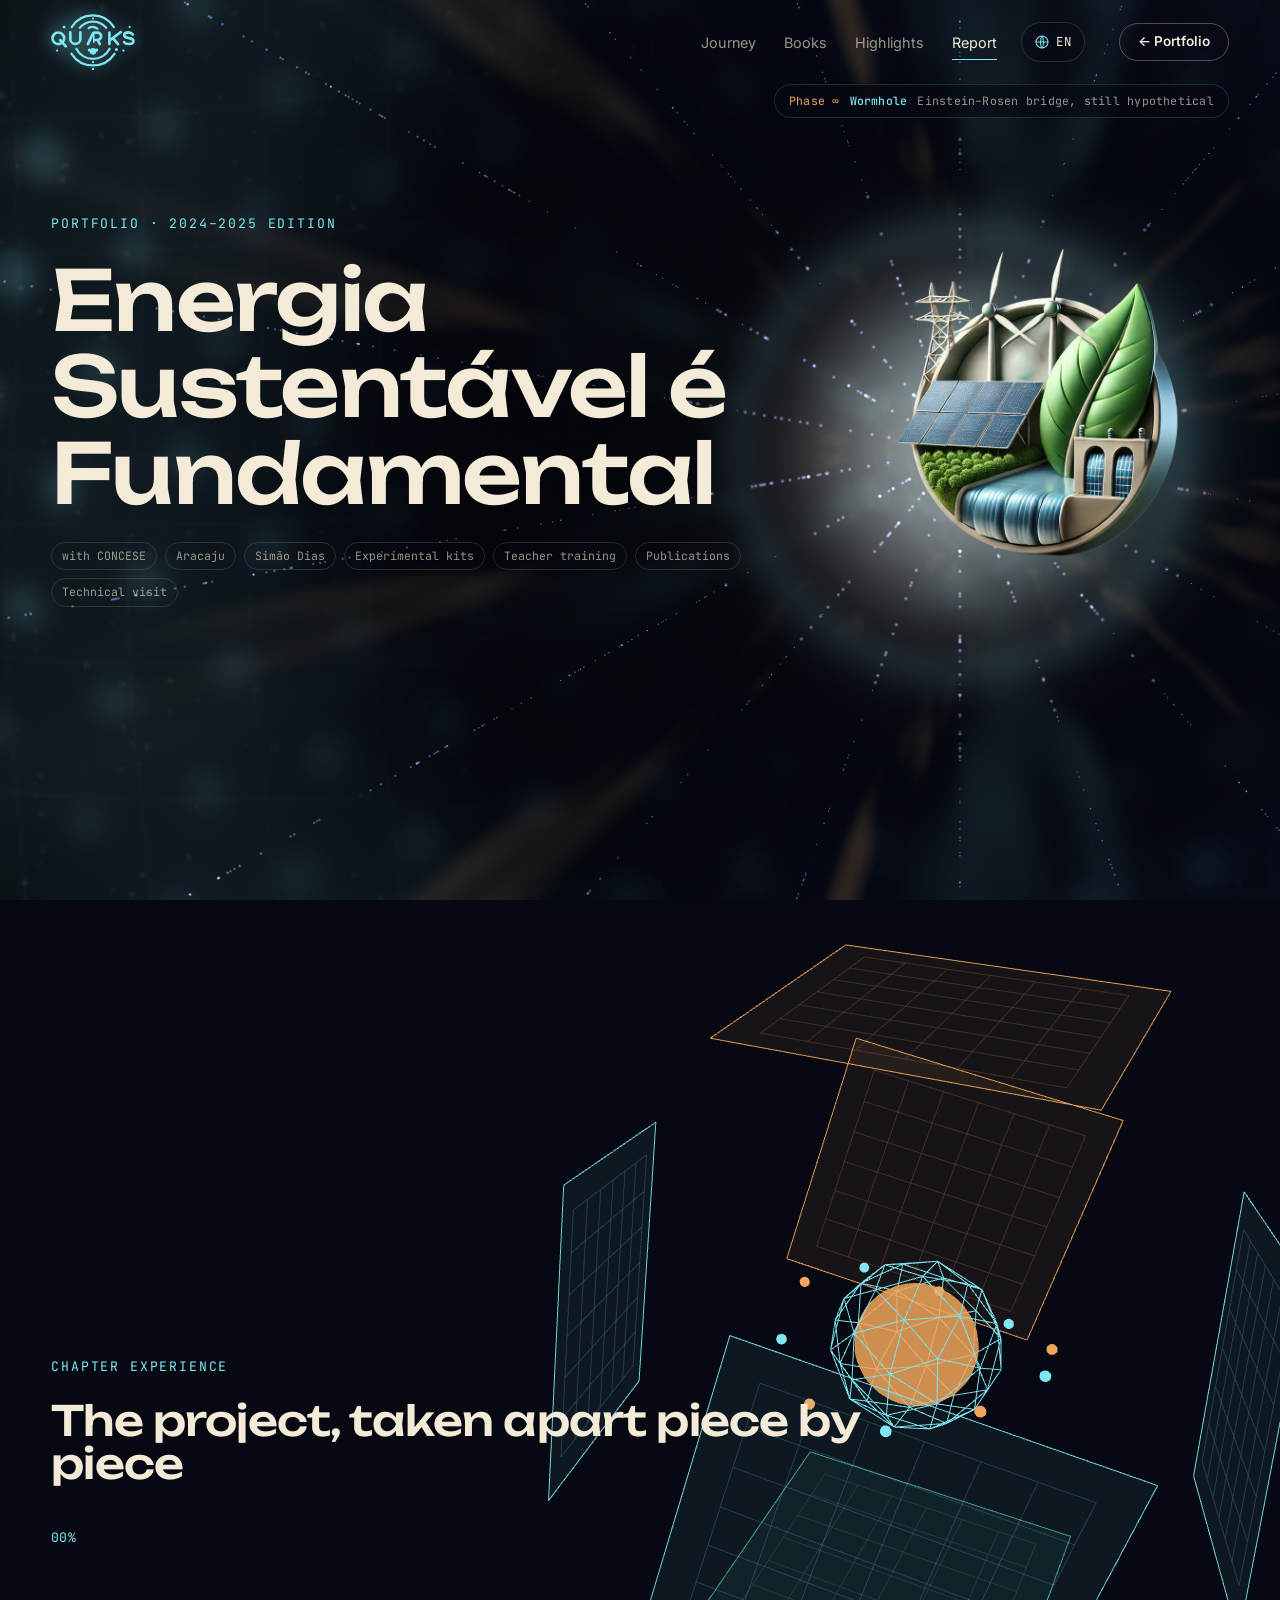
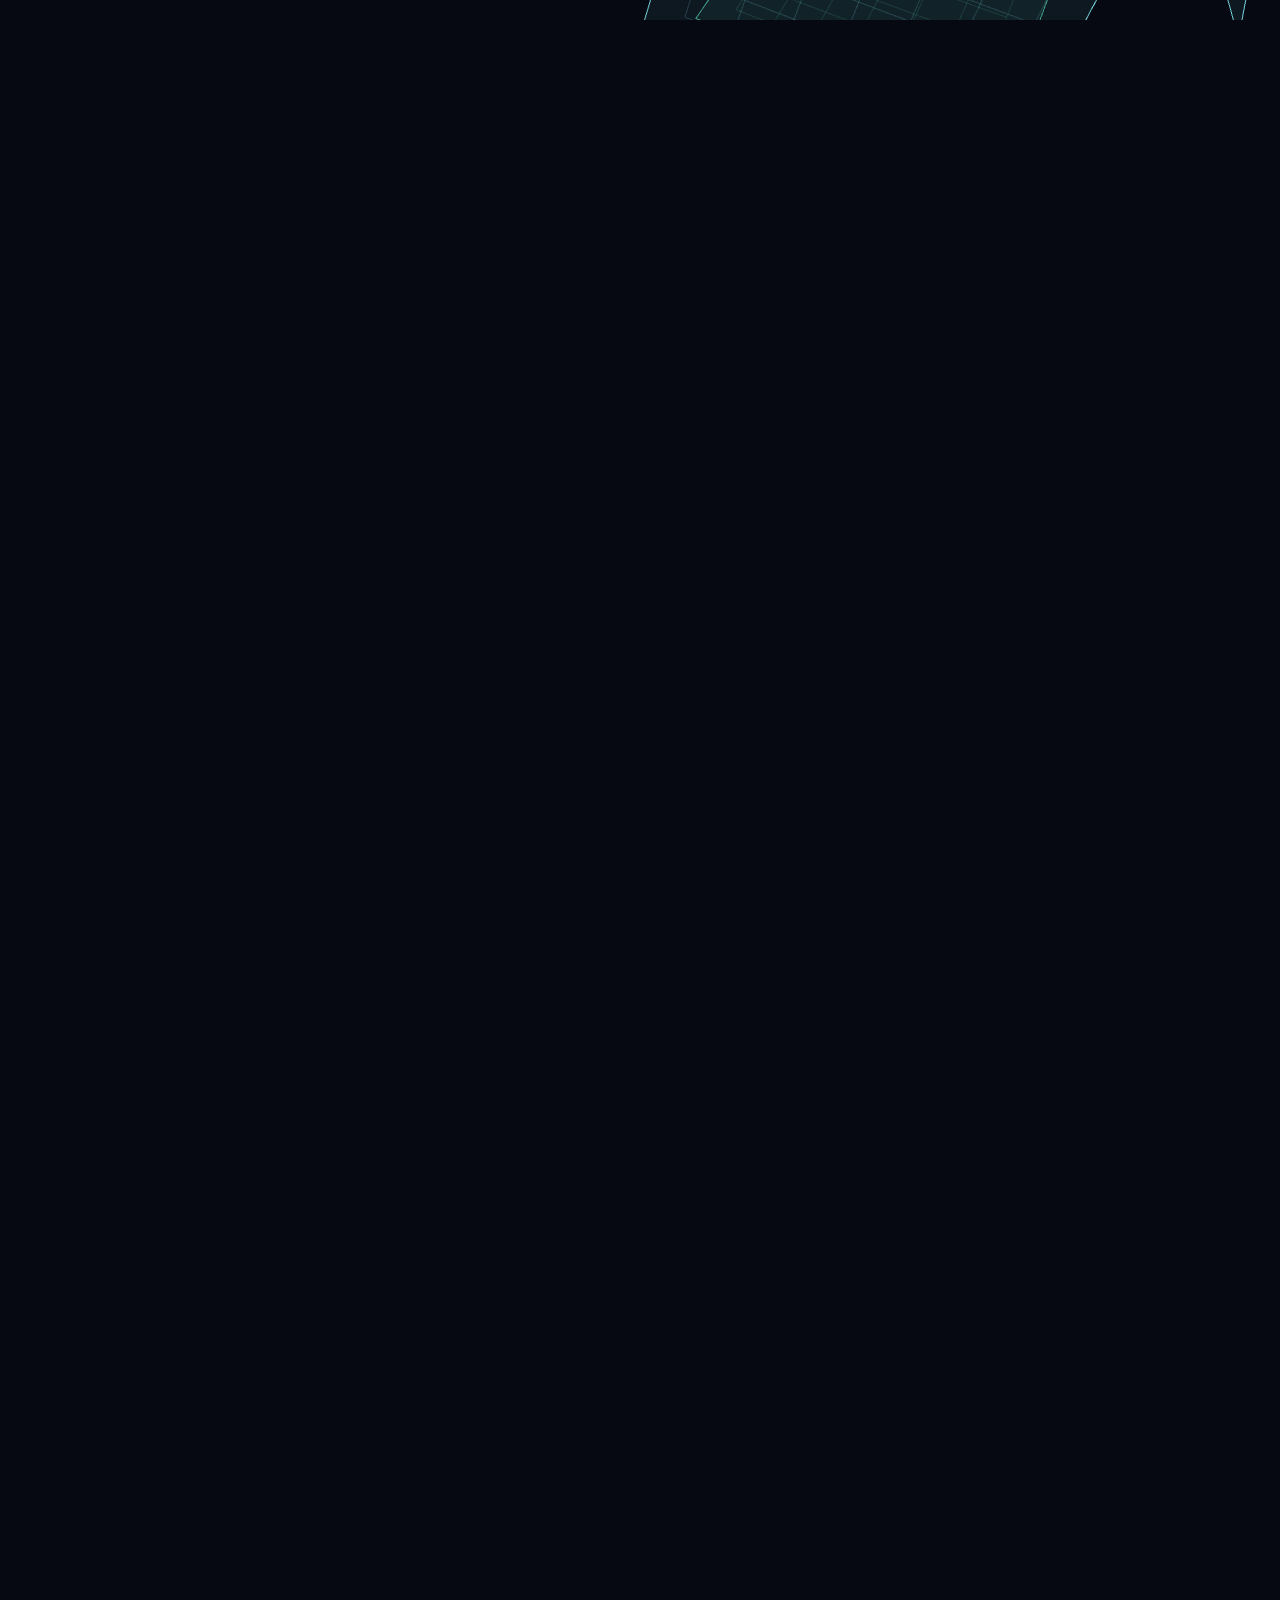
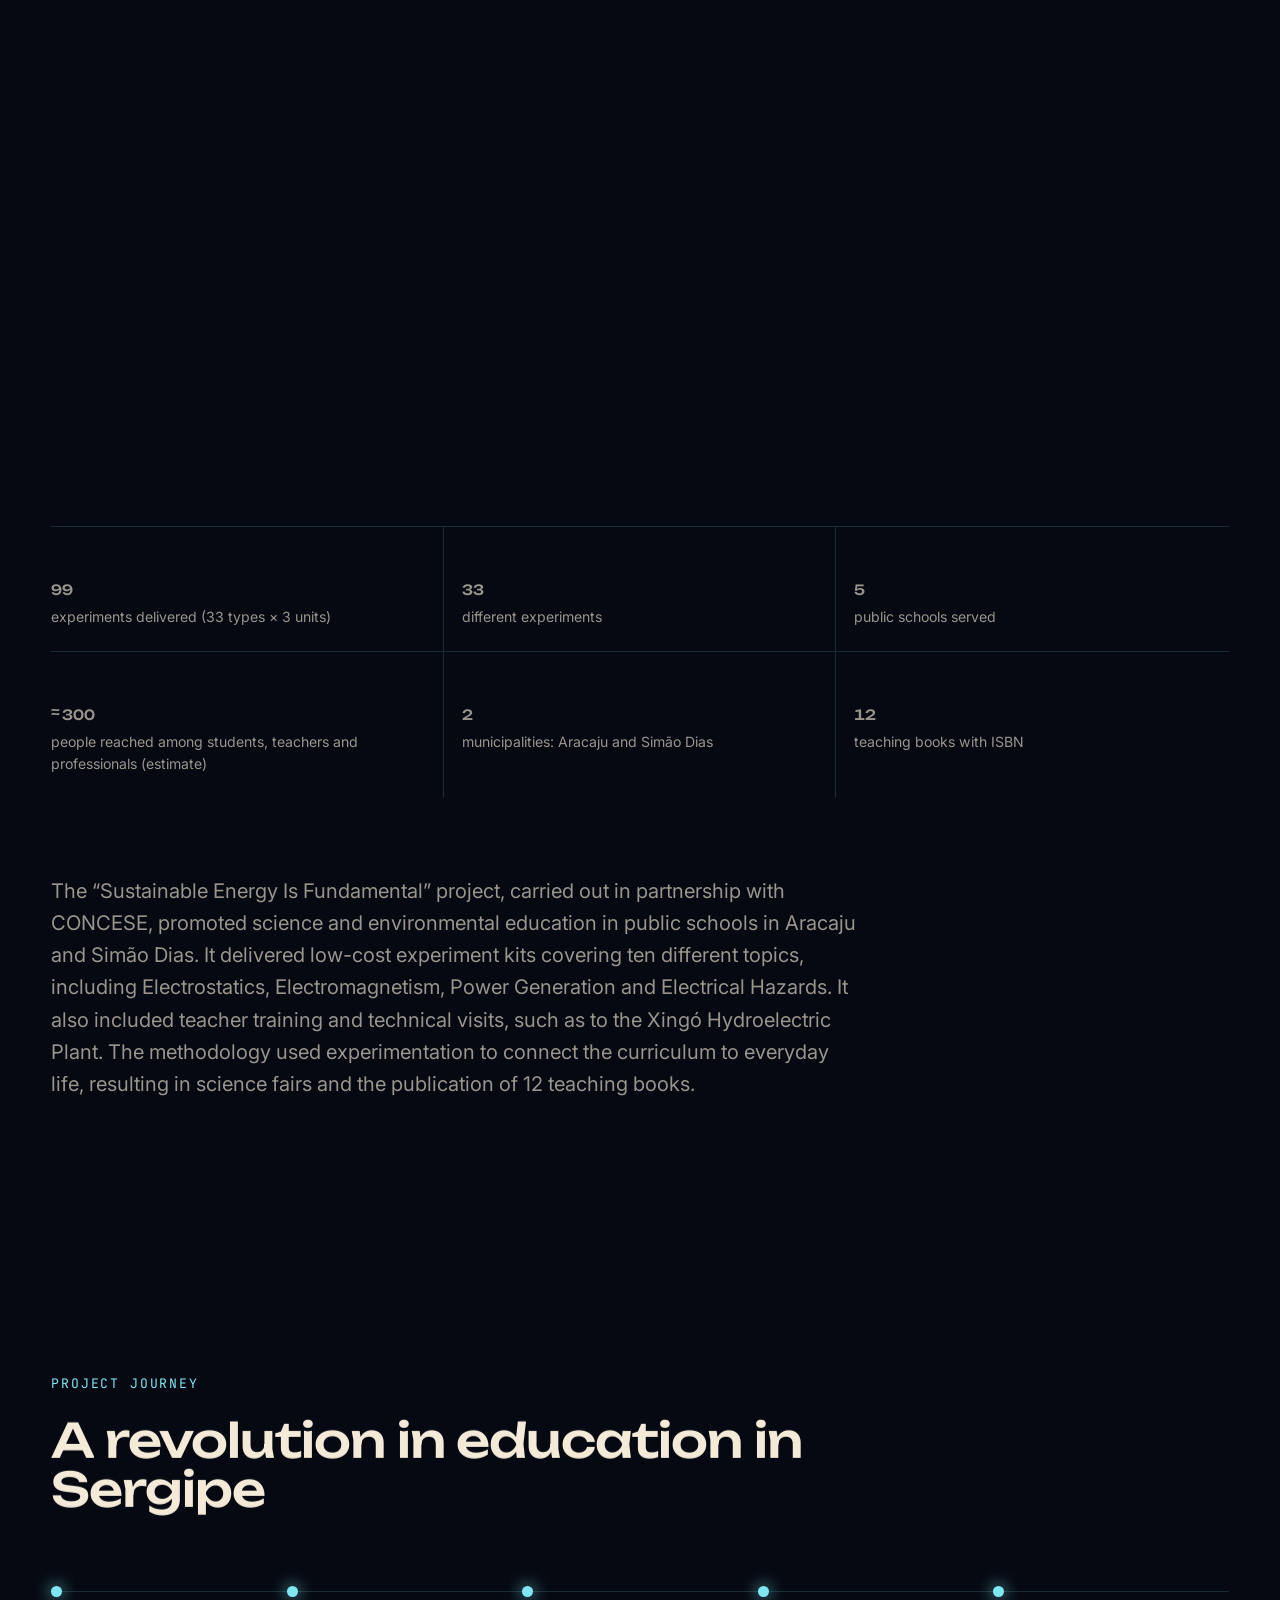
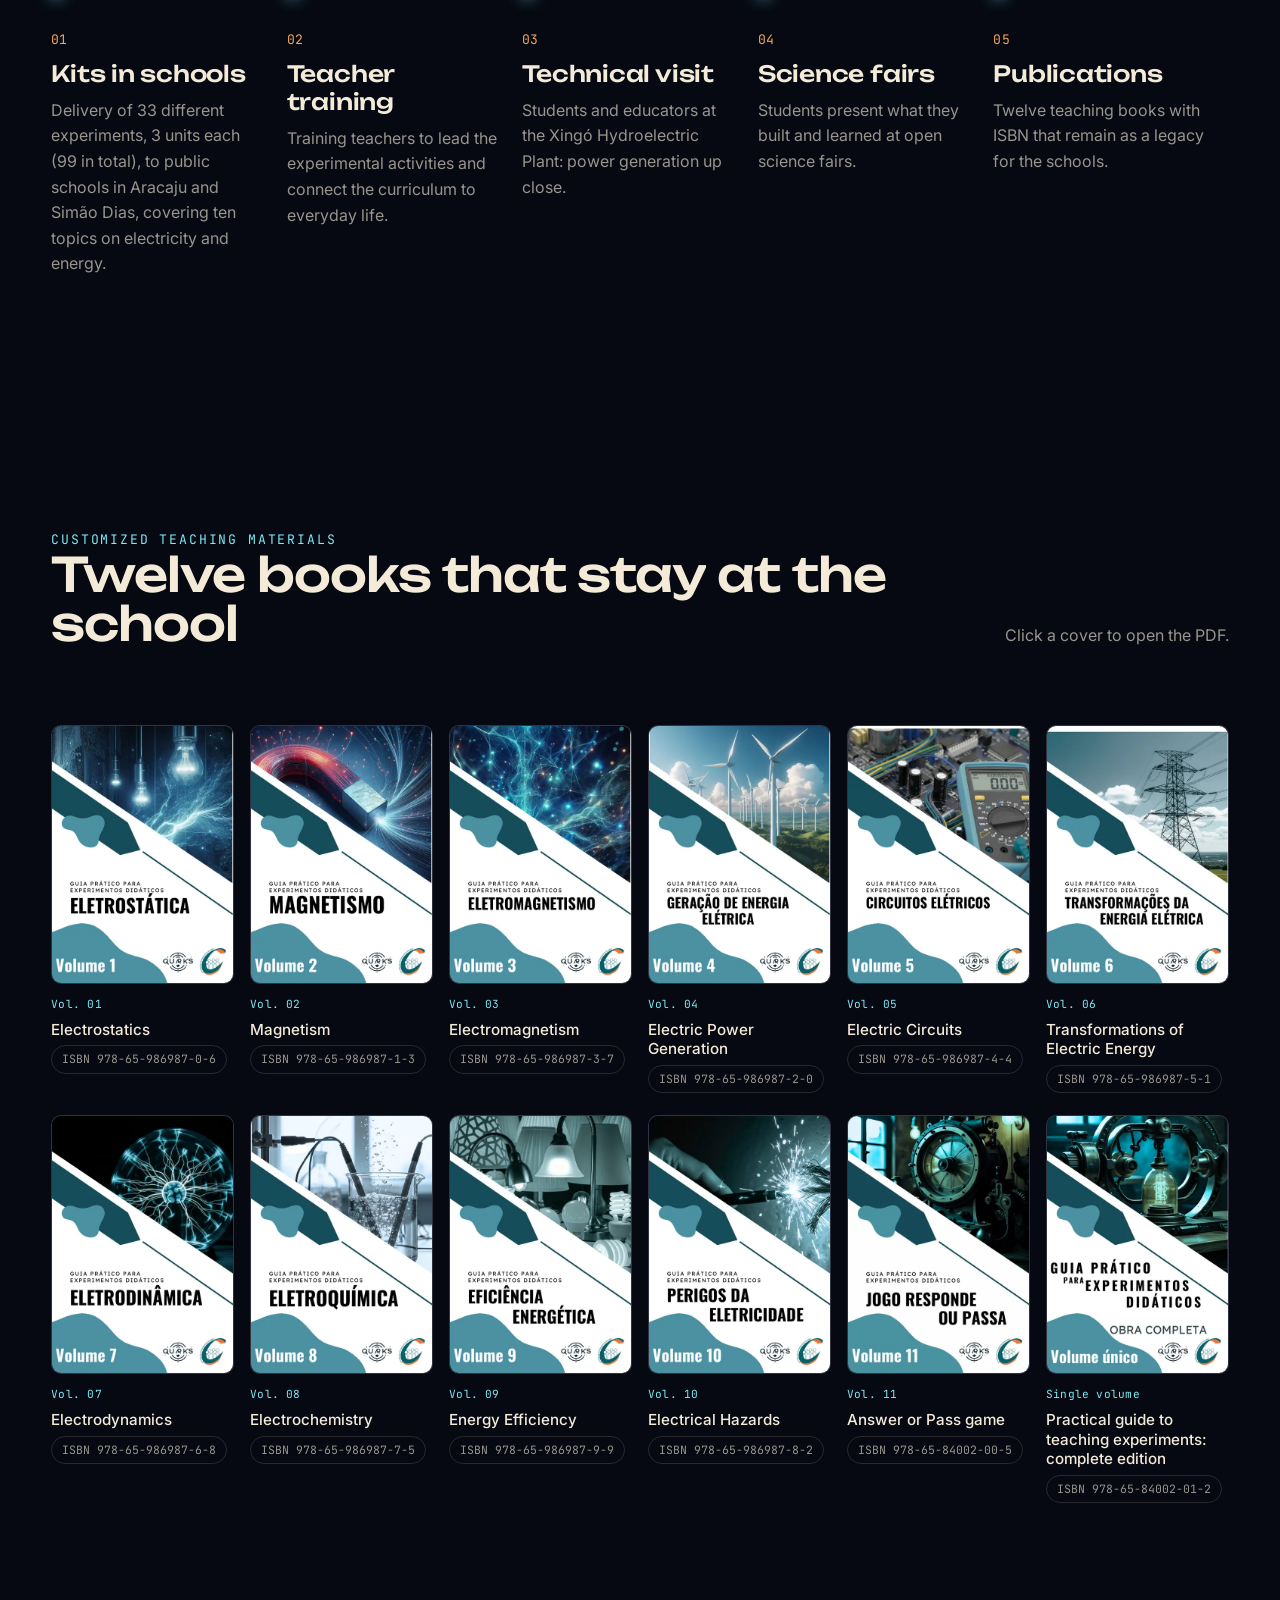
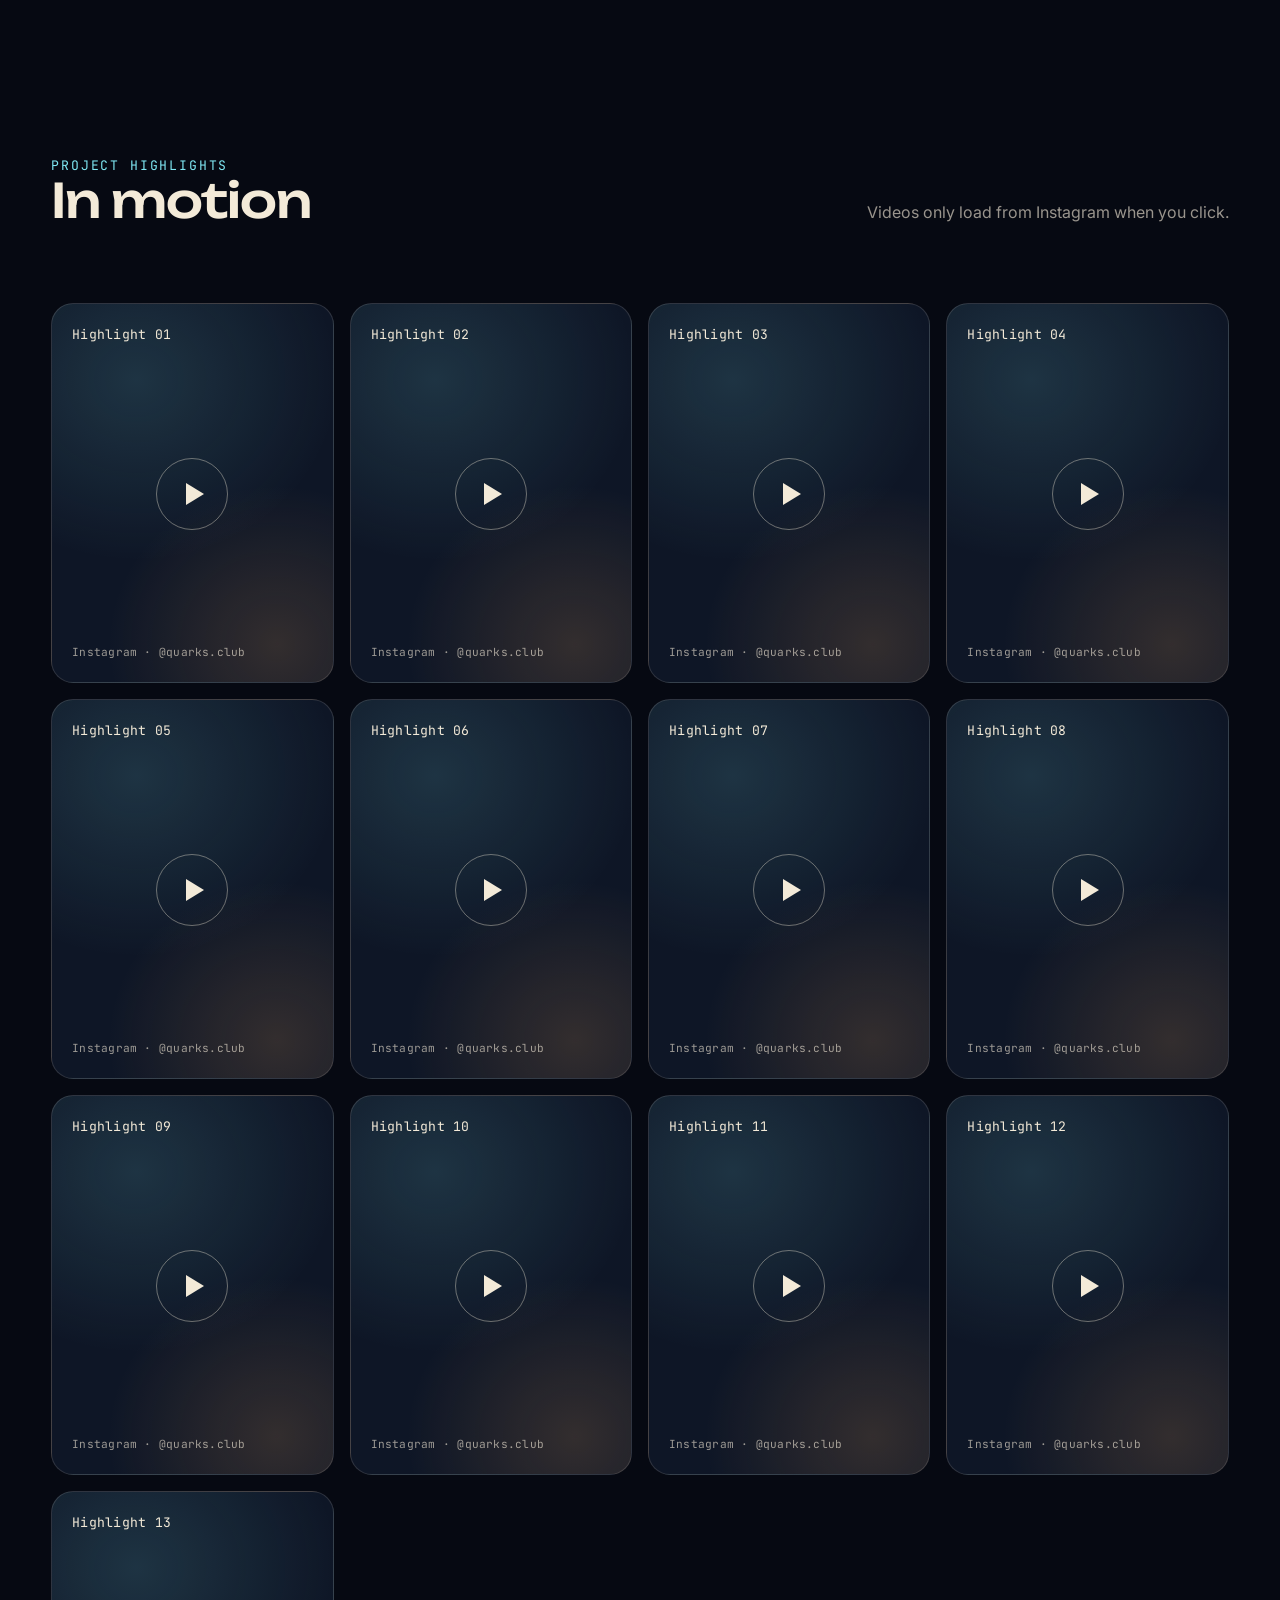
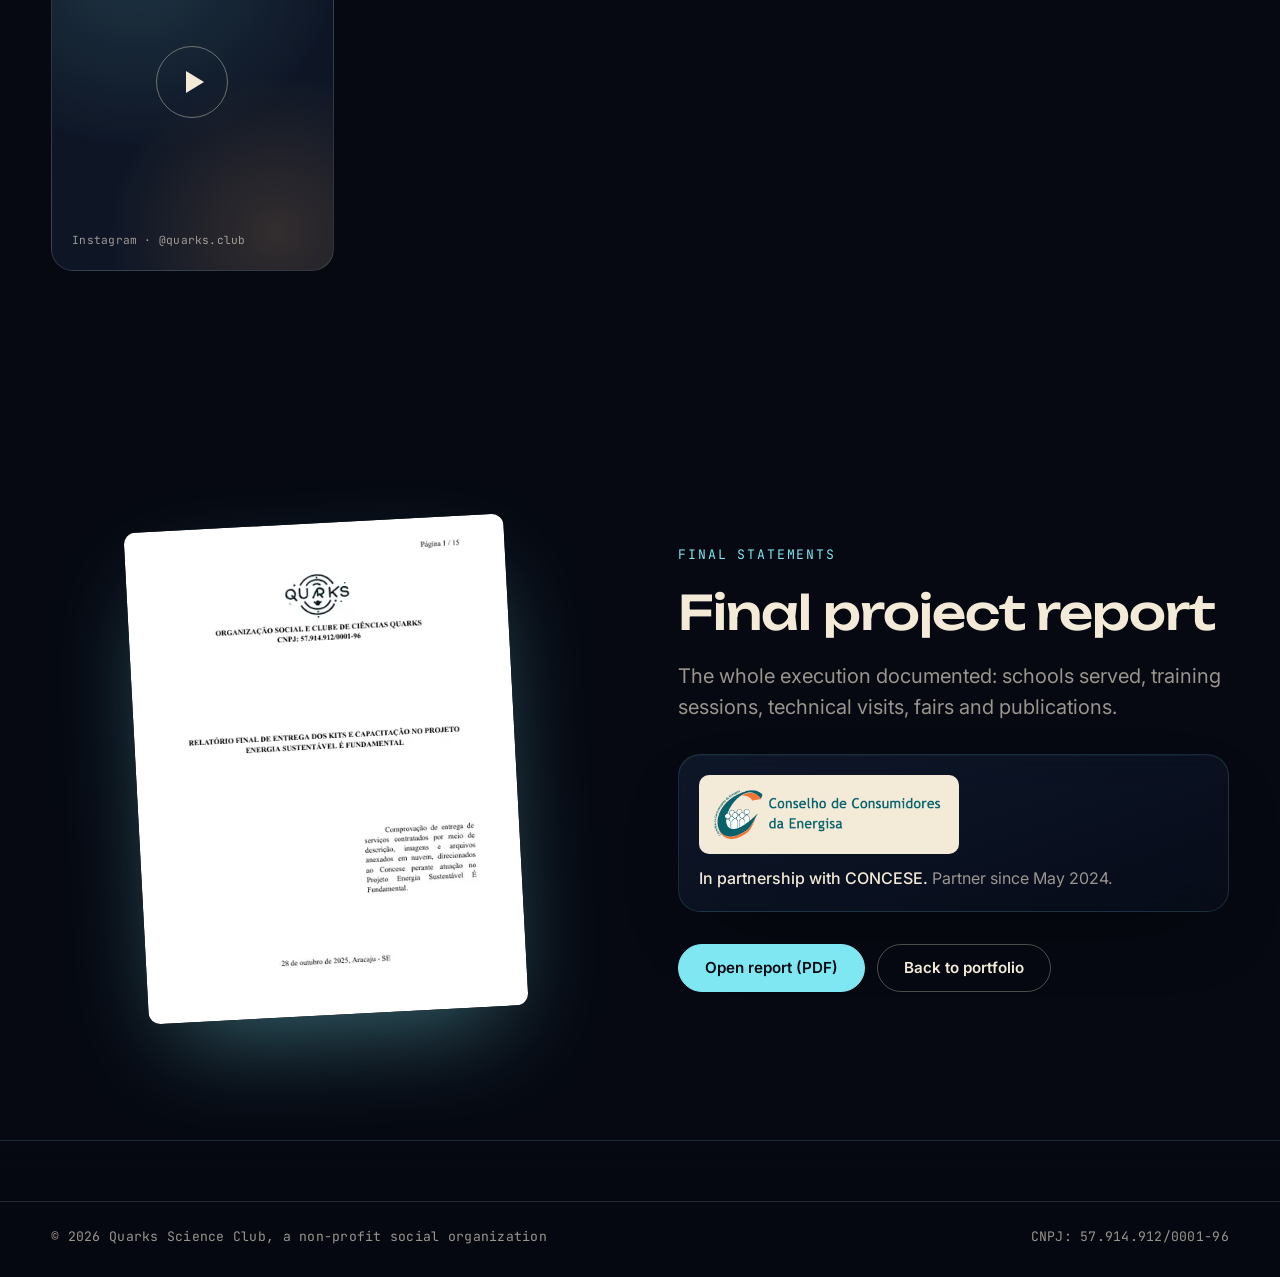
==== commit 8e39c3ae: "Site em vários idiomas: detecção automática, traduções revisadas e tradução automática - js/i18n.js:" ====
--- a/projetos/energia-sustentavel/index.html
+++ b/projetos/energia-sustentavel/index.html
@@ -40,6 +40,13 @@
     <a href="#registros">Registros</a>
     <a href="#relatorio">Relatório</a>
   </nav>
+  <div class="lang notranslate" data-lang-switch>
+    <button class="lang__btn" type="button" aria-haspopup="true" aria-expanded="false" aria-label="Idioma">
+      <svg viewBox="0 0 24 24" aria-hidden="true"><circle cx="12" cy="12" r="9"/><path d="M3 12h18M12 3c3 3.2 3 14.8 0 18M12 3c-3 3.2-3 14.8 0 18"/></svg>
+      <span data-lang-current>PT</span>
+    </button>
+    <div class="lang__menu" role="menu" aria-label="Idioma"></div>
+  </div>
   <a class="btn btn--small btn--ghost nav__back" href="../../#portfolio">← Portfólio</a>
 </header>
 
--- a/css/main.css
+++ b/css/main.css
@@ -240,6 +240,38 @@
   .nav__cta { display: inline-flex; }
   .nav__toggle { display: none; }
 }
+/* seletor de idioma */
+.lang { position: relative; margin-right: 10px; }
+.lang__btn {
+  display: inline-flex; align-items: center; gap: 6px; height: 40px; padding: 0 12px; border-radius: 999px;
+  border: 1px solid var(--c-faint); background: rgba(6, 9, 18, 0.5); color: var(--c-ink);
+  font-family: var(--f-mono); font-size: 0.78rem; letter-spacing: 0.06em; cursor: pointer; transition: border-color 0.3s;
+}
+.lang__btn:hover, .lang.is-open .lang__btn { border-color: var(--c-cyan); }
+.lang__btn svg { width: 16px; height: 16px; fill: none; stroke: var(--c-cyan); stroke-width: 1.6; }
+.lang__menu {
+  position: absolute; right: 0; top: calc(100% + 10px); z-index: 60; display: grid; gap: 4px; min-width: 240px; padding: 10px;
+  border-radius: var(--radius-s); border: 1px solid var(--glass-border); background: rgba(10, 16, 30, 0.96);
+  backdrop-filter: blur(18px); -webkit-backdrop-filter: blur(18px); box-shadow: 0 24px 60px -24px rgba(0, 0, 0, 0.8);
+  opacity: 0; translate: 0 -6px; pointer-events: none; transition: opacity 0.25s var(--ease-out), translate 0.25s var(--ease-out);
+}
+.lang.is-open .lang__menu { opacity: 1; translate: 0 0; pointer-events: auto; }
+.lang__menu button {
+  min-height: 40px; padding: 0 12px; border: 0; border-radius: 8px; background: transparent; color: var(--c-ink);
+  font-family: var(--f-body); font-size: 0.95rem; text-align: left; cursor: pointer;
+}
+.lang__menu button:hover { background: rgba(127, 231, 242, 0.1); }
+.lang__menu button[aria-checked="true"] { color: var(--c-cyan); }
+.lang__menu button[aria-checked="true"]::after { content: " ✓"; }
+.lang__menu select {
+  margin-top: 6px; min-height: 40px; padding: 0 10px; border-radius: 8px; border: 1px solid var(--c-faint);
+  background: rgba(6, 9, 18, 0.8); color: var(--c-ink); font-family: var(--f-body); font-size: 0.9rem;
+}
+.lang__note { margin: 4px 2px 0; color: var(--c-muted); font-size: 0.7rem; line-height: 1.4; }
+/* tradução automática: esconde a barra e os destaques do tradutor */
+iframe.skiptranslate, .goog-te-banner-frame, #goog-gt-tt, .goog-te-balloon-frame { display: none !important; }
+body { top: 0 !important; }
+.goog-text-highlight { background: none !important; box-shadow: none !important; }
 .menu { position: fixed; inset: 0; z-index: 45; background: rgba(6, 9, 18, 0.94); backdrop-filter: blur(20px); -webkit-backdrop-filter: blur(20px); display: grid; place-items: center; }
 .menu[hidden] { display: none; }
 .menu nav { display: flex; flex-direction: column; gap: 6px; text-align: center; }
@@ -389,6 +421,9 @@
 @keyframes drop { from { translate: 0 -24px; opacity: 0; } }
 .bench__panhit, .bench__trayhit { fill: transparent; cursor: pointer; }
 .bench__tray { cursor: grab; touch-action: none; }
+.bench__panhit { cursor: grab; touch-action: none; }
+#benchRight { pointer-events: none; }
+.bench.is-over-tray .bench__trayhit { fill: rgba(242, 166, 90, 0.16); stroke: var(--c-orange); stroke-dasharray: none; }
 .bench__trayhit { fill: rgba(127, 231, 242, 0.05); stroke: rgba(127, 231, 242, 0.35); stroke-width: 1.5; stroke-dasharray: 4 4; }
 .bench__tray:hover .bench__trayhit { fill: rgba(127, 231, 242, 0.12); }
 .bench__traylabel { fill: var(--c-muted); stroke: none; font-family: var(--f-mono); font-size: 9px; text-anchor: middle; letter-spacing: 0.08em; }
@@ -420,7 +455,7 @@
 /* caminho do método: as etapas acendem em sequência; um pulso percorre a linha */
 .method { --done: 0; position: relative; display: grid; gap: 22px; margin-top: clamp(48px, 8vh, 80px); counter-reset: none; }
 .method::before, .method::after { content: ""; position: absolute; left: 0; right: 0; top: 0; height: 2px; border-radius: 2px; background: var(--c-faint); }
-.method::after { background: linear-gradient(90deg, var(--c-orange), var(--c-cyan)); box-shadow: 0 0 14px rgba(127, 231, 242, 0.5); transform: scaleX(calc(var(--done) / 4)); transform-origin: left; transition: transform 0.8s var(--ease-out); }
+.method::after { background: linear-gradient(90deg, var(--c-orange), var(--c-cyan)); box-shadow: 0 0 14px rgba(127, 231, 242, 0.5); transform: scaleX(calc(var(--done) / 4)); transform-origin: left; transition: transform 0.15s linear; }
 .method li { padding-top: 22px; opacity: 0.4; transition: opacity 0.5s var(--ease-out); }
 .method li.is-on { opacity: 1; }
 .method__n { color: var(--c-cyan); }
@@ -507,26 +542,58 @@
   .benefits__inner { grid-template-columns: 0.9fr 1.1fr; align-items: center; min-height: 100vh; }
 }
 
-.studies { margin-top: clamp(60px, 10vh, 120px); display: grid; gap: 14px; }
-.ticker { overflow: hidden; mask-image: linear-gradient(90deg, transparent, #000 8%, #000 92%, transparent); -webkit-mask-image: linear-gradient(90deg, transparent, #000 8%, #000 92%, transparent); }
-.ticker__track { display: flex; gap: 12px; width: max-content; animation: ticker 60s linear infinite; padding-block: 4px; }
-.ticker--reverse .ticker__track { animation-direction: reverse; animation-duration: 80s; }
-.ticker:hover .ticker__track { animation-play-state: paused; }
-.ticker a {
-  display: inline-flex; align-items: center; gap: 10px; padding: 12px 18px; border-radius: 999px; white-space: nowrap;
-  border: 1px solid var(--c-faint); background: rgba(14, 22, 38, 0.6); text-decoration: none; font-size: 0.92rem;
-  transition: border-color 0.3s, background 0.3s;
-}
-.ticker a:hover { border-color: var(--c-cyan); background: rgba(127, 231, 242, 0.08); }
-.ticker a span { font-family: var(--f-mono); font-size: 0.75rem; color: var(--c-cyan); }
-.ticker__label { font-family: var(--f-mono); font-size: 0.72rem; text-transform: uppercase; letter-spacing: 0.14em; color: var(--c-orange); align-self: center; padding: 0 10px; }
+.studies { margin-top: clamp(60px, 10vh, 120px); display: grid; gap: 16px; }
+.studies__head { display: flex; flex-wrap: wrap; justify-content: space-between; align-items: baseline; gap: 8px 24px; }
+.studies__head .kicker { margin-bottom: 0; }
+.studies__hint { color: var(--c-muted); font-size: 0.72rem; margin: 0; }
+/* cada faixa tem sua etiqueta fixa: nacional (laranja) ou internacional (ciano) */
+.lane { --c: var(--c-orange); --c-rgb: 242, 166, 90; display: grid; align-items: center; gap: 10px; }
+.lane--world { --c: var(--c-cyan); --c-rgb: 127, 231, 242; }
+.lane__tag { display: flex; align-items: center; gap: 10px; margin: 0; padding-inline: var(--gutter); color: var(--c); }
+.lane__tag svg { width: 22px; height: 22px; fill: none; stroke: currentColor; stroke-width: 1.6; stroke-linecap: round; stroke-linejoin: round; filter: drop-shadow(0 0 6px rgba(var(--c-rgb), 0.5)); }
+.lane__tag b { font-family: var(--f-display); font-weight: 500; font-size: 1rem; color: var(--c-ink); }
+.lane__tag span { font-size: 0.72rem; color: var(--c-muted); }
+@media (min-width: 900px) {
+  .lane { grid-template-columns: 220px 1fr; gap: 0; }
+  .lane__tag { flex-direction: column; align-items: flex-start; gap: 4px; padding: 10px 20px 10px var(--gutter); border-right: 1px solid rgba(var(--c-rgb), 0.35); }
+}
+.ticker { overflow: hidden; mask-image: linear-gradient(90deg, transparent, #000 6%, #000 94%, transparent); -webkit-mask-image: linear-gradient(90deg, transparent, #000 6%, #000 94%, transparent); }
+.ticker__track { display: flex; gap: 12px; width: max-content; animation: ticker 70s linear infinite; padding-block: 10px; }
+.ticker--reverse .ticker__track { animation-direction: reverse; animation-duration: 90s; }
+.ticker:hover .ticker__track, .ticker:focus-within .ticker__track { animation-play-state: paused; }
+/* cartão do estudo: ano em destaque, autores e onde ler */
+.study {
+  position: relative; display: grid; gap: 2px; min-width: 190px; padding: 14px 18px 12px; border-radius: var(--radius-s);
+  border: 1px solid rgba(var(--c-rgb), 0.22); background: linear-gradient(160deg, rgba(var(--c-rgb), 0.08), rgba(14, 22, 38, 0.7) 60%);
+  text-decoration: none; color: var(--c-ink); overflow: hidden;
+  transition: translate 0.35s var(--ease-out), border-color 0.3s, box-shadow 0.35s var(--ease-out);
+}
+.study::before { content: ""; position: absolute; left: 0; top: 0; bottom: 0; width: 3px; background: var(--c); box-shadow: 0 0 12px var(--c); }
+.study:hover, .study:focus-visible { translate: 0 -4px; border-color: var(--c); box-shadow: 0 14px 40px -18px rgba(var(--c-rgb), 0.8); color: var(--c-ink); }
+.study__year { font-family: var(--f-display); font-size: 1.5rem; line-height: 1.1; color: var(--c); font-variant-numeric: tabular-nums; }
+.study__authors { font-size: 0.95rem; white-space: nowrap; }
+.study__host { font-family: var(--f-mono); font-size: 0.68rem; color: var(--c-muted); white-space: nowrap; transition: color 0.3s; }
+.study:hover .study__host { color: var(--c); }
 @keyframes ticker { to { transform: translateX(-50%); } }
 
 .compare { margin-top: clamp(100px, 14vh, 180px); }
 .compare__head { display: grid; gap: 1rem; margin-bottom: 40px; }
-.compare__control { display: grid; grid-template-columns: 72px 1fr 72px; align-items: center; gap: 18px; padding: 16px 22px; position: sticky; top: 76px; z-index: 3; }
+.compare__control { display: grid; grid-template-columns: 88px 1fr 88px; align-items: center; gap: 18px; padding: 16px 22px; position: sticky; top: 76px; z-index: 3; }
 .compare__side { margin: 0; text-align: center; }
-.compare__side img { width: 56px; height: 56px; margin: 0 auto 4px; object-fit: contain; }
+/* ícones de linha que reagem ao seletor (--t: 0 → 100) */
+.cmp-ico { display: block; width: 68px; height: 68px; margin: 0 auto 4px; overflow: visible; fill: none; stroke-width: 2; stroke-linecap: round; stroke-linejoin: round; transition: opacity 0.3s, filter 0.3s; }
+.compare__side--old .cmp-ico { stroke: var(--c-orange); opacity: calc(1 - var(--t, 0) / 130); filter: saturate(calc(1 - var(--t, 0) / 100)); }
+.cmp-ico__board { fill: rgba(242, 166, 90, 0.08); }
+.cmp-ico__chalk { stroke: rgba(243, 234, 216, 0.75); stroke-dasharray: 30; stroke-dashoffset: calc(var(--t, 0) * 0.3); }
+.compare__side--new .cmp-ico { stroke: var(--c-cyan); opacity: calc(0.45 + var(--t, 0) / 180); filter: drop-shadow(0 0 calc(var(--t, 0) * 0.12px) rgba(127, 231, 242, 0.8)); }
+.cmp-ico__liquid { fill: rgba(127, 231, 242, 0.35); stroke: none; transform: translateY(calc(58px - var(--t, 0) * 0.36px)); }
+.cmp-ico__bubble { fill: rgba(255, 255, 255, 0.7); stroke: none; opacity: calc(var(--t, 0) / 100); animation: bubble 1.8s ease-in infinite; }
+.cmp-ico__bubble:nth-of-type(2) { animation-delay: 0.6s; }
+.cmp-ico__bubble:nth-of-type(3) { animation-delay: 1.2s; }
+@keyframes bubble { from { translate: 0 0; } to { translate: 0 -22px; opacity: 0; } }
+@media (max-width: 599px) { .compare__control { grid-template-columns: 52px 1fr 52px; gap: 10px; padding: 14px 14px; } .cmp-ico { width: 44px; height: 44px; } .compare__side figcaption { font-size: 0.6rem; } }
+.compare__count { grid-column: 1 / -1; margin: -4px 0 0; text-align: center; color: var(--c-muted); font-size: 0.75rem; }
+.compare__count b { font-family: var(--f-display); font-weight: 500; font-size: 1rem; color: var(--c-ink); font-variant-numeric: tabular-nums; }
 .compare__side figcaption { color: var(--c-muted); font-size: 0.68rem; }
 .range { position: relative; display: block; height: 44px; }
 .range input { position: absolute; inset: 0; width: 100%; margin: 0; opacity: 0; cursor: grab; z-index: 2; }
@@ -542,18 +609,77 @@
   background: rgba(14, 22, 38, 0.55);
   transition: border-color 0.5s;
 }
+.compare__rows li { position: relative; padding-right: 64px; }
+.compare__rows li::after {
+  content: "✕"; position: absolute; right: 20px; top: 50%; translate: 0 -50%; display: grid; place-items: center; width: 30px; height: 30px; border-radius: 50%;
+  font-size: 0.85rem; color: var(--c-red); border: 1px solid rgba(194, 69, 47, 0.5); background: rgba(194, 69, 47, 0.08);
+  transition: color 0.4s, border-color 0.4s, background 0.4s, scale 0.5s cubic-bezier(0.34, 1.5, 0.64, 1);
+}
+.compare__rows li.is-new::after { content: "✓"; color: #7fd3bd; border-color: rgba(63, 165, 140, 0.7); background: rgba(63, 165, 140, 0.16); scale: 1.12; }
 .compare__rows li > span { color: var(--c-muted); text-transform: uppercase; letter-spacing: 0.1em; font-size: 0.7rem; }
 .compare__rows .old, .compare__rows .new { grid-row: 2; grid-column: 1; margin: 0; font-size: 1.05rem; transition: opacity 0.5s var(--ease-out), transform 0.5s var(--ease-out), filter 0.5s; }
 .compare__rows .old { color: var(--c-muted); opacity: calc(1 - var(--p)); transform: translateY(calc(var(--p) * -8px)); filter: blur(calc(var(--p) * 4px)); }
 .compare__rows .new { color: var(--c-ink); opacity: var(--p); transform: translateY(calc((1 - var(--p)) * 8px)); filter: blur(calc((1 - var(--p)) * 4px)); }
 @media (min-width: 760px) { .compare__rows li { grid-template-columns: 240px 1fr; align-items: center; } .compare__rows .old, .compare__rows .new { grid-row: 1; grid-column: 2; } }
 
-/* ---------- 12. Proposta ---------- */
+/* ---------- 12. Proposta: três micro-experimentos ---------- */
 .steps { display: grid; gap: 18px; margin-top: clamp(48px, 7vw, 90px); }
-.step { padding: clamp(24px, 3vw, 40px); display: grid; gap: 14px; align-content: start; }
+.step { padding: clamp(22px, 2.6vw, 34px); display: grid; gap: 14px; align-content: start; }
+.step__top { display: flex; justify-content: space-between; align-items: center; margin: 0; }
 .step__n { color: var(--c-orange); font-size: 0.9rem; }
-.step p { color: var(--c-muted); margin: 0; }
+.step__try { padding: 2px 8px; border-radius: 999px; background: rgba(127, 231, 242, 0.12); color: var(--c-cyan); font-size: 0.68rem; letter-spacing: 0.08em; }
+.step > p:last-child { color: var(--c-muted); margin: 0; line-height: 1.5; }
 @media (min-width: 960px) { .steps { grid-template-columns: repeat(3, 1fr); } .step:nth-child(2) { margin-top: 60px; } .step:nth-child(3) { margin-top: 120px; } }
+
+.demo { width: 100%; height: auto; overflow: visible; fill: none; stroke-linecap: round; stroke-linejoin: round; }
+.demo__label { fill: var(--c-muted); stroke: none; font-family: var(--f-mono); font-size: 10px; text-anchor: middle; }
+.demo__btn {
+  justify-self: start; min-height: 44px; padding: 0 18px; border-radius: 999px; border: 1px solid var(--c-cyan);
+  background: rgba(127, 231, 242, 0.12); color: var(--c-ink); font-family: var(--f-mono); font-size: 0.82rem; cursor: pointer;
+  transition: background 0.2s, transform 0.15s var(--ease-out);
+}
+.demo__btn:hover { background: rgba(127, 231, 242, 0.24); }
+.demo__btn:active { transform: scale(0.95); }
+.demo__btn[aria-pressed="true"] { background: rgba(242, 166, 90, 0.18); border-color: var(--c-orange); }
+.demo__row { display: flex; flex-wrap: wrap; align-items: center; gap: 10px 14px; }
+.demo__out { color: var(--c-muted); font-size: 0.78rem; }
+.demo__range { display: grid; gap: 6px; }
+.demo__range .mono { color: var(--c-cyan); font-size: 0.72rem; text-transform: uppercase; letter-spacing: 0.1em; }
+.demo__range input { width: 100%; accent-color: var(--c-orange); min-height: 32px; cursor: grab; }
+
+/* 01 · circuito: o interruptor fecha, a corrente corre, o LED acende */
+.demo--circuit { cursor: pointer; }
+.circuit__wire { stroke: rgba(243, 234, 216, 0.35); stroke-width: 3; }
+.circuit__flow { stroke: var(--c-orange); stroke-width: 3; stroke-dasharray: 4 14; opacity: 0; transition: opacity 0.3s; }
+.circuit__cell { fill: rgba(242, 166, 90, 0.12); stroke: var(--c-orange); stroke-width: 2; }
+.circuit__cap { stroke: var(--c-orange); stroke-width: 4; }
+.demo--circuit text:not(.demo__label) { fill: var(--c-orange); stroke: none; font-family: var(--f-display); font-size: 18px; text-anchor: middle; }
+.circuit__pin { fill: var(--c-ink); stroke: none; }
+.circuit__lever { stroke: var(--c-ink); stroke-width: 3; transform-box: view-box; transform-origin: 134px 146px; transition: rotate 0.45s cubic-bezier(0.34, 1.5, 0.64, 1); }
+.circuit__led circle { fill: rgba(243, 234, 216, 0.06); stroke: rgba(243, 234, 216, 0.6); stroke-width: 2; transition: fill 0.4s, stroke 0.4s, filter 0.4s; }
+.circuit__led path { stroke: rgba(243, 234, 216, 0.6); stroke-width: 2; }
+.circuit__led .circuit__rays { stroke: #ffd38a; opacity: 0; transition: opacity 0.4s; }
+.step.is-on .circuit__lever { rotate: 31deg; }
+.step.is-on .circuit__flow { opacity: 1; animation: flow 0.8s linear infinite; }
+@keyframes flow { to { stroke-dashoffset: -18; } }
+.step.is-on .circuit__led circle { fill: #ffd38a; stroke: #ffd38a; filter: drop-shadow(0 0 14px #f2a65a); }
+.step.is-on .circuit__rays { opacity: 1; }
+
+/* 02 · lupa: os raios espalhados convergem num ponto brilhante */
+.lens__sun { fill: #ffd38a; filter: drop-shadow(0 0 10px #f2a65a); }
+.lens__rays line { stroke: rgba(255, 211, 138, 0.75); stroke-width: 2; }
+.lens__glass { fill: rgba(127, 231, 242, 0.12); stroke: var(--c-cyan); stroke-width: 2; }
+.lens__spot { --f: 0; fill: #fff4d6; opacity: var(--f); transform-box: fill-box; transform-origin: center; scale: calc(0.3 + var(--f) * 0.9); filter: drop-shadow(0 0 calc(var(--f) * 16px) #f2a65a); }
+
+/* 03 · rede: cada ano letivo acende mais turmas, que ficam acesas */
+.net__edges line { stroke: rgba(243, 234, 216, 0.12); stroke-width: 1.5; transition: stroke 0.6s; }
+.net__edges line.is-lit { stroke: rgba(127, 231, 242, 0.55); stroke-dasharray: 120; animation: pulse-line 0.9s var(--ease-out) both; }
+@keyframes pulse-line { from { stroke-dashoffset: 120; stroke: #fff; } }
+.net__nodes circle { fill: rgba(14, 22, 38, 0.9); stroke: rgba(243, 234, 216, 0.3); stroke-width: 1.5; transform-box: fill-box; transform-origin: center; transition: fill 0.5s, stroke 0.5s, scale 0.5s cubic-bezier(0.34, 1.6, 0.64, 1); }
+.net__nodes circle.is-lit { fill: var(--c-cyan); stroke: var(--c-cyan); scale: 1.25; filter: drop-shadow(0 0 6px var(--c-cyan)); }
+.net__core { cursor: pointer; }
+.net__core circle { fill: rgba(242, 166, 90, 0.2); stroke: var(--c-orange); stroke-width: 2; }
+.net__core text { fill: var(--c-ink); stroke: none; font-family: var(--f-mono); font-size: 10px; text-anchor: middle; }
 
 /* ---------- 13. Vitrine horizontal ---------- */
 .showcase { position: relative; padding-top: var(--sec-pad); }
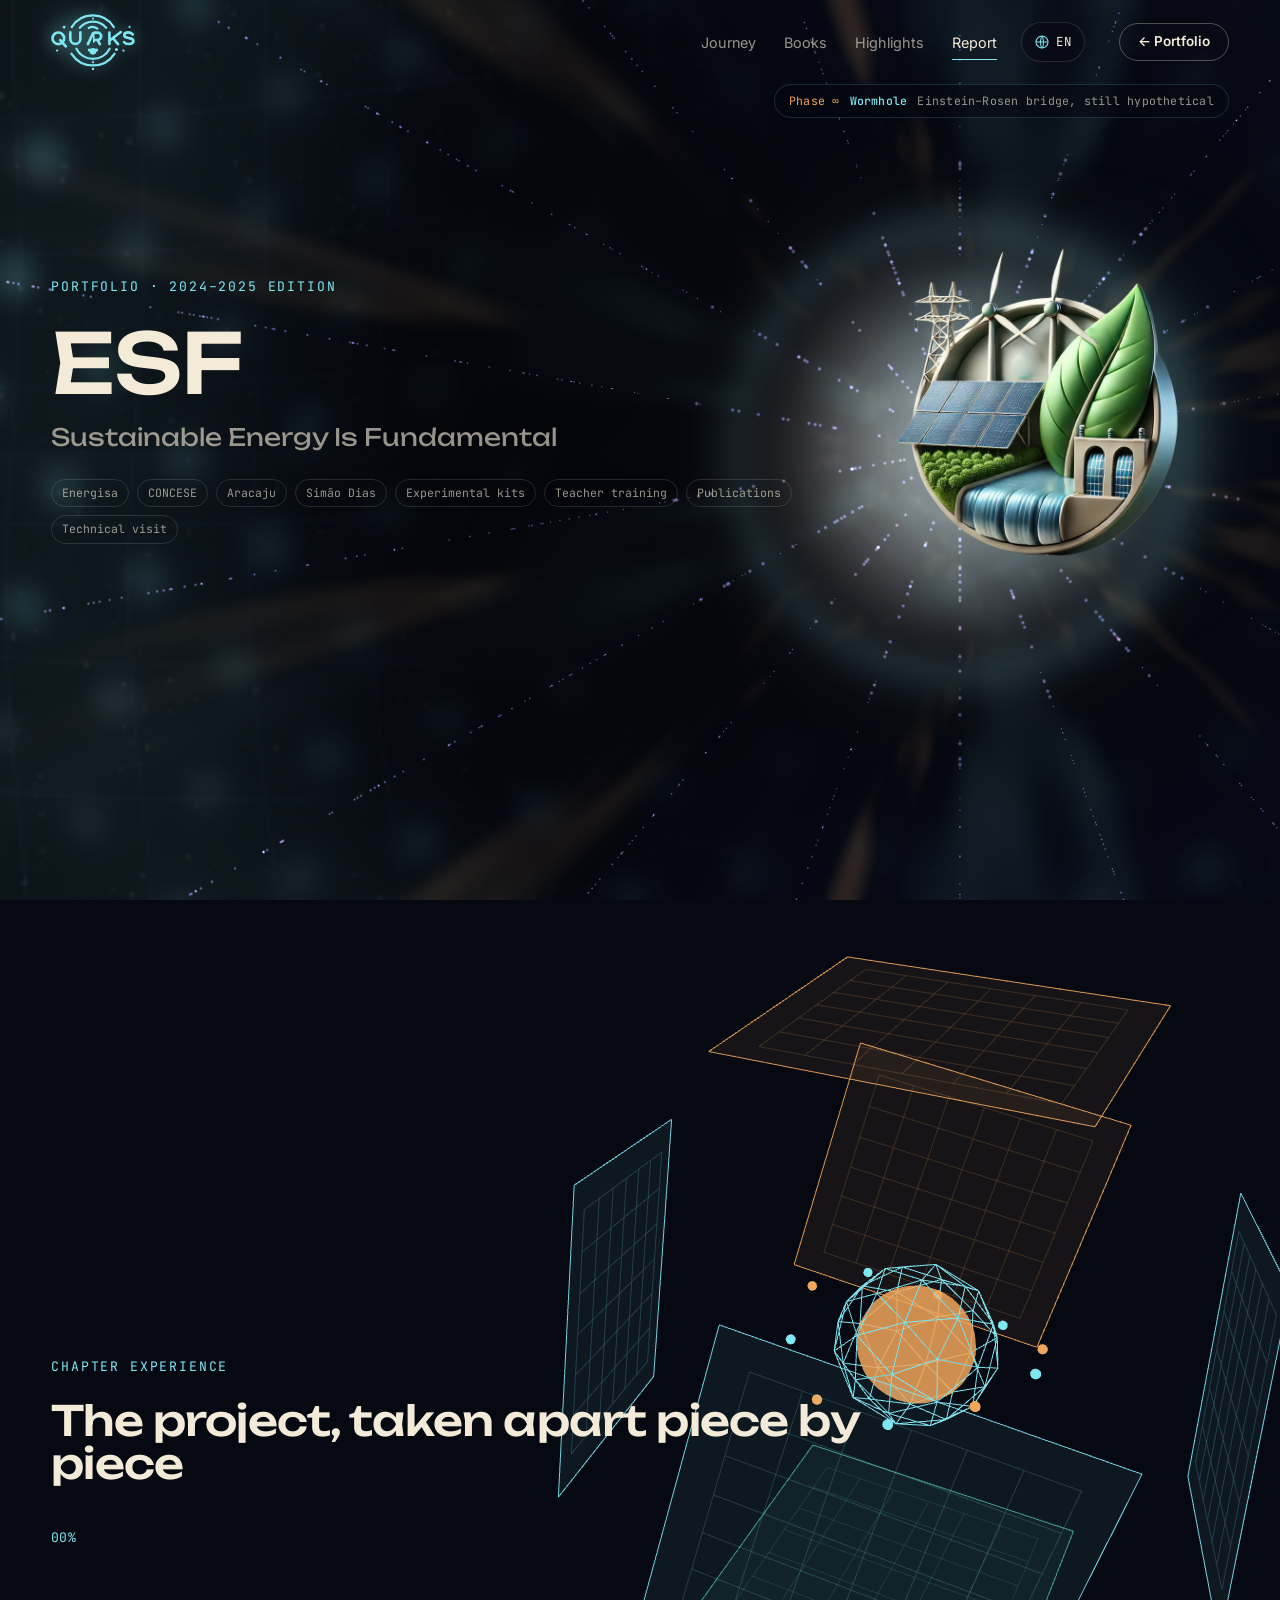
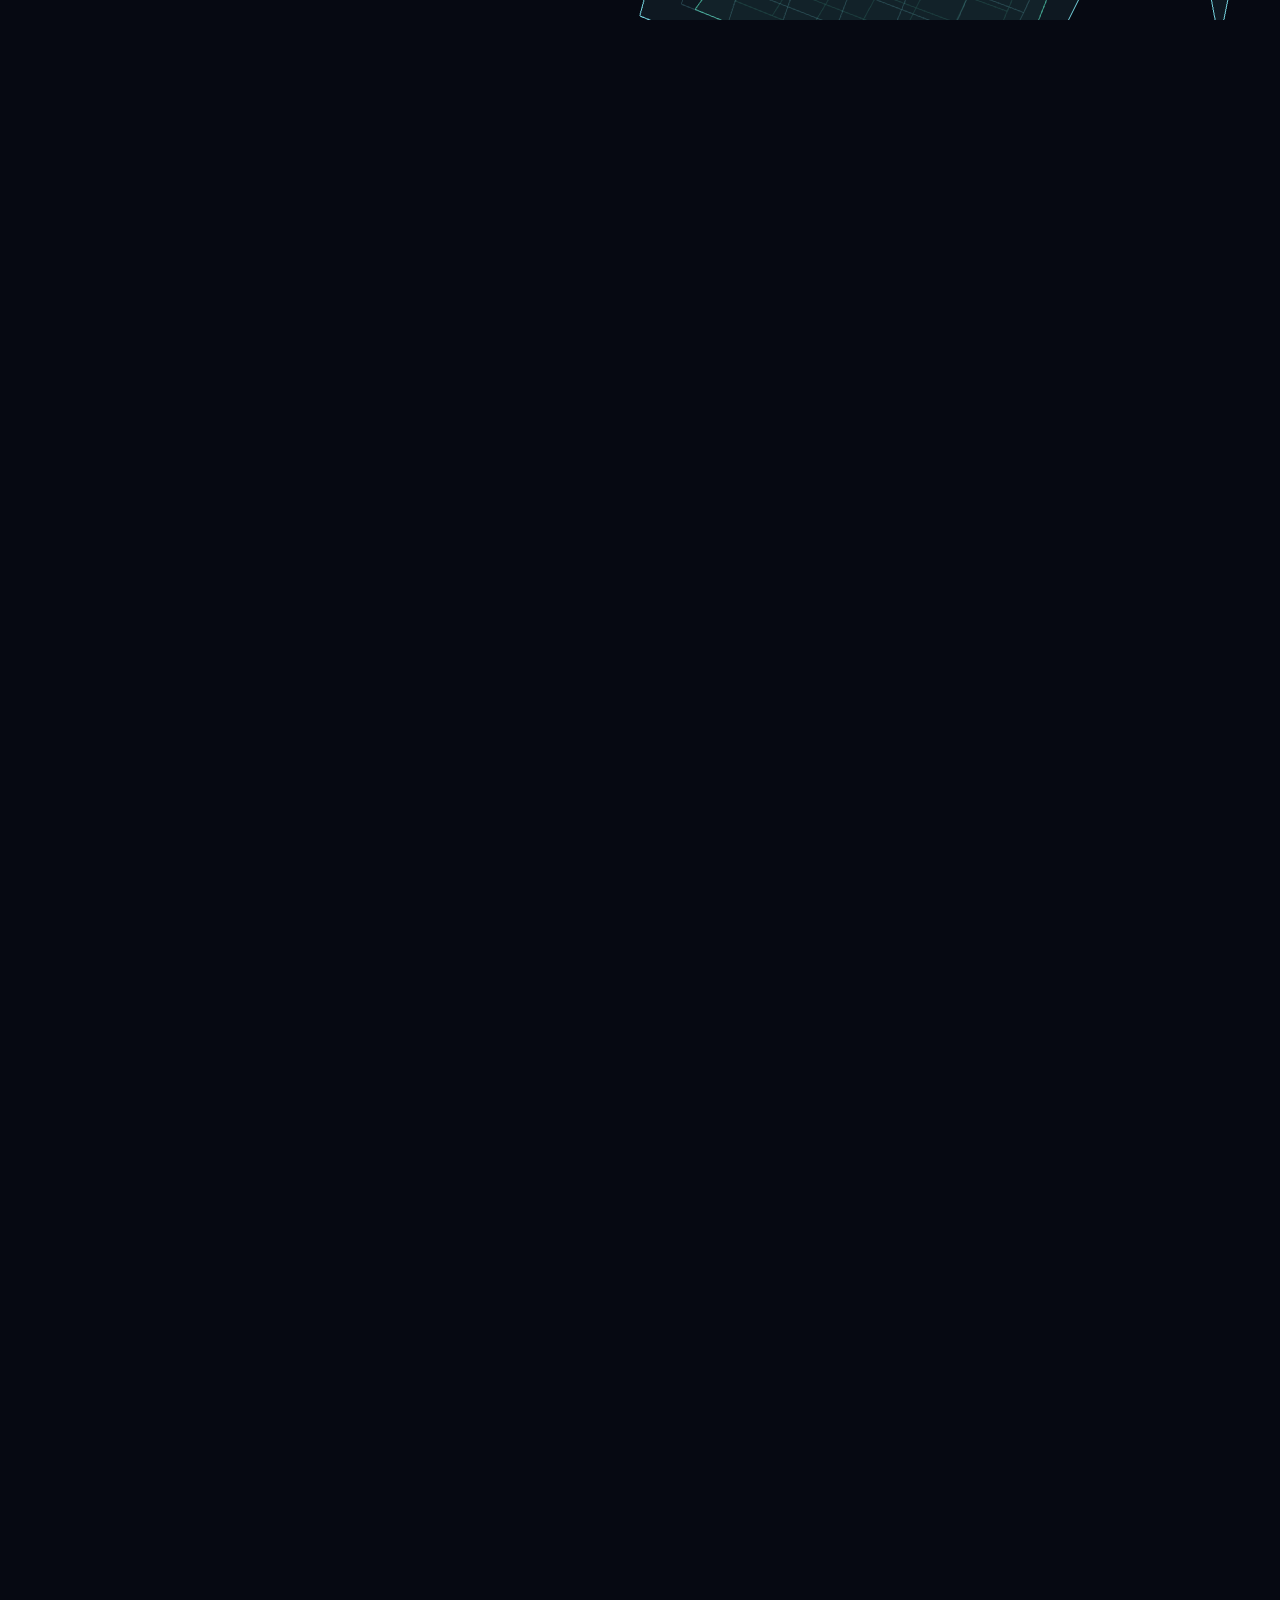
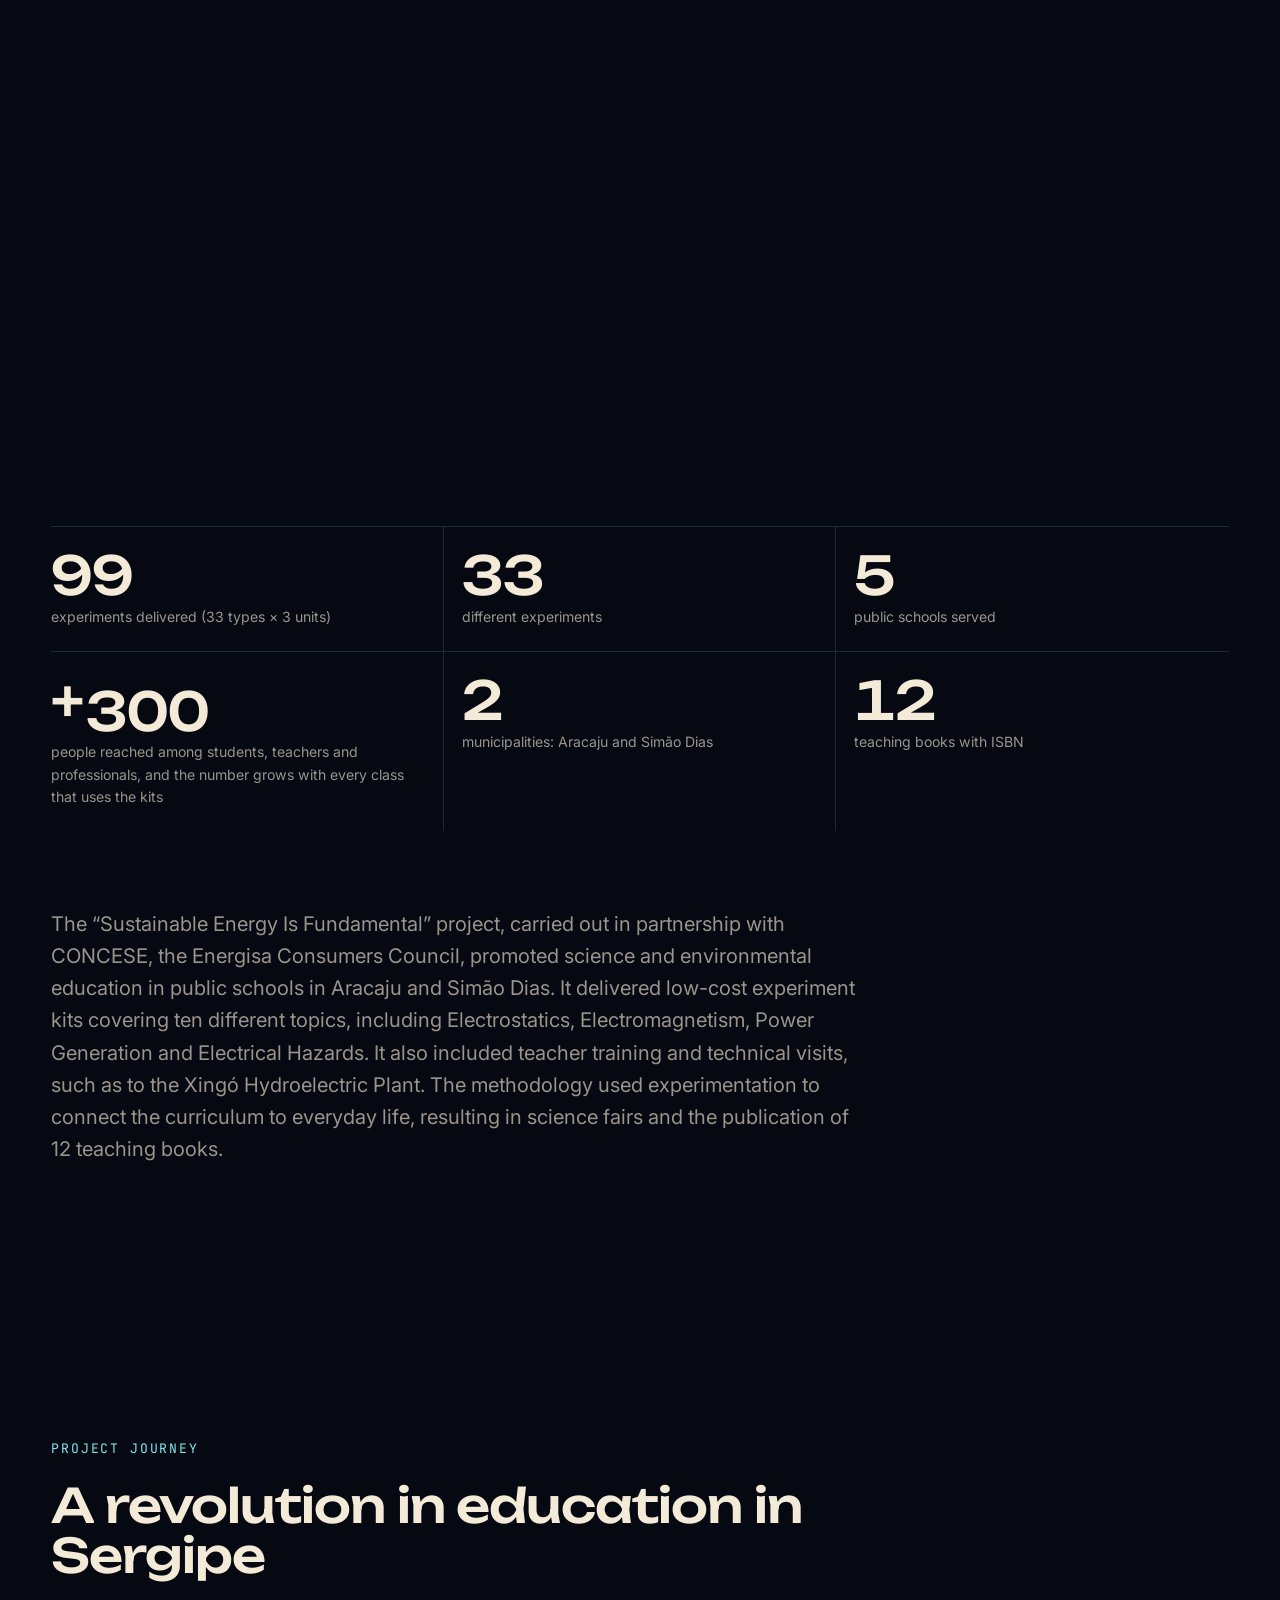
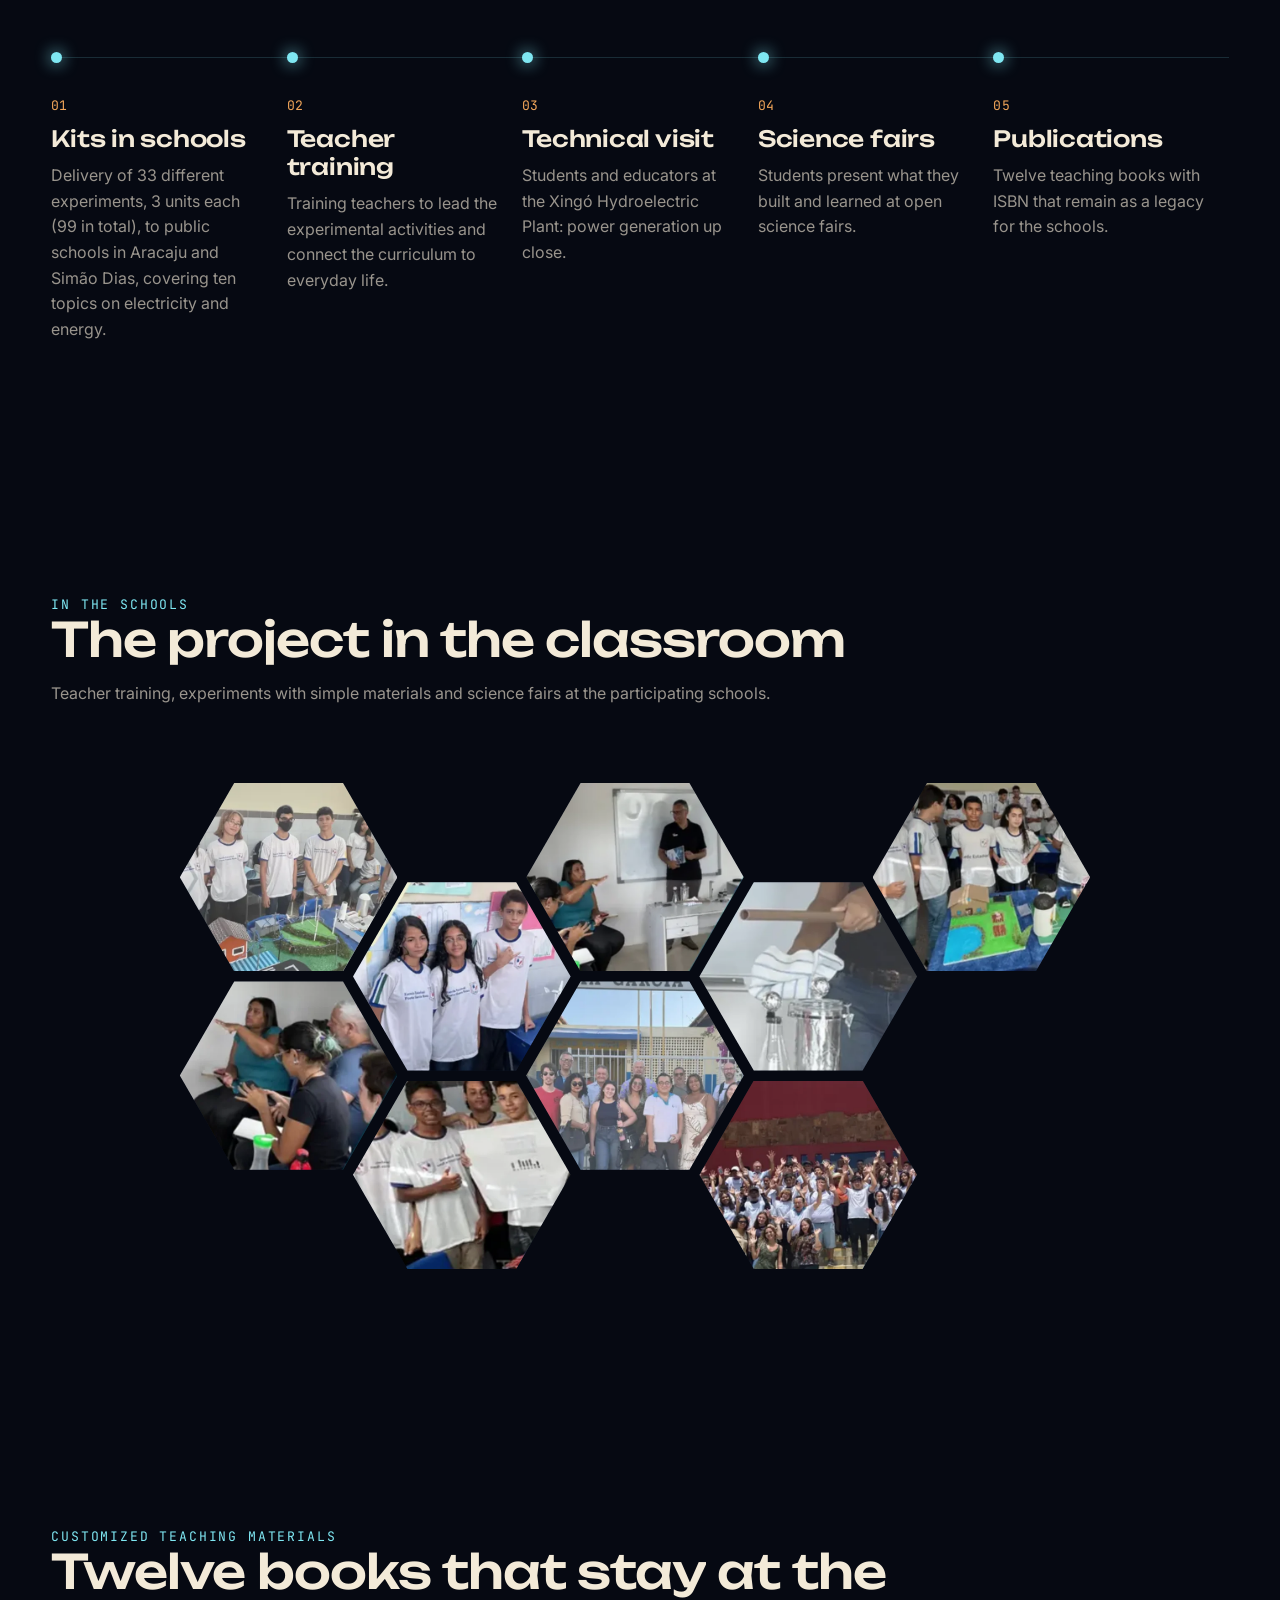
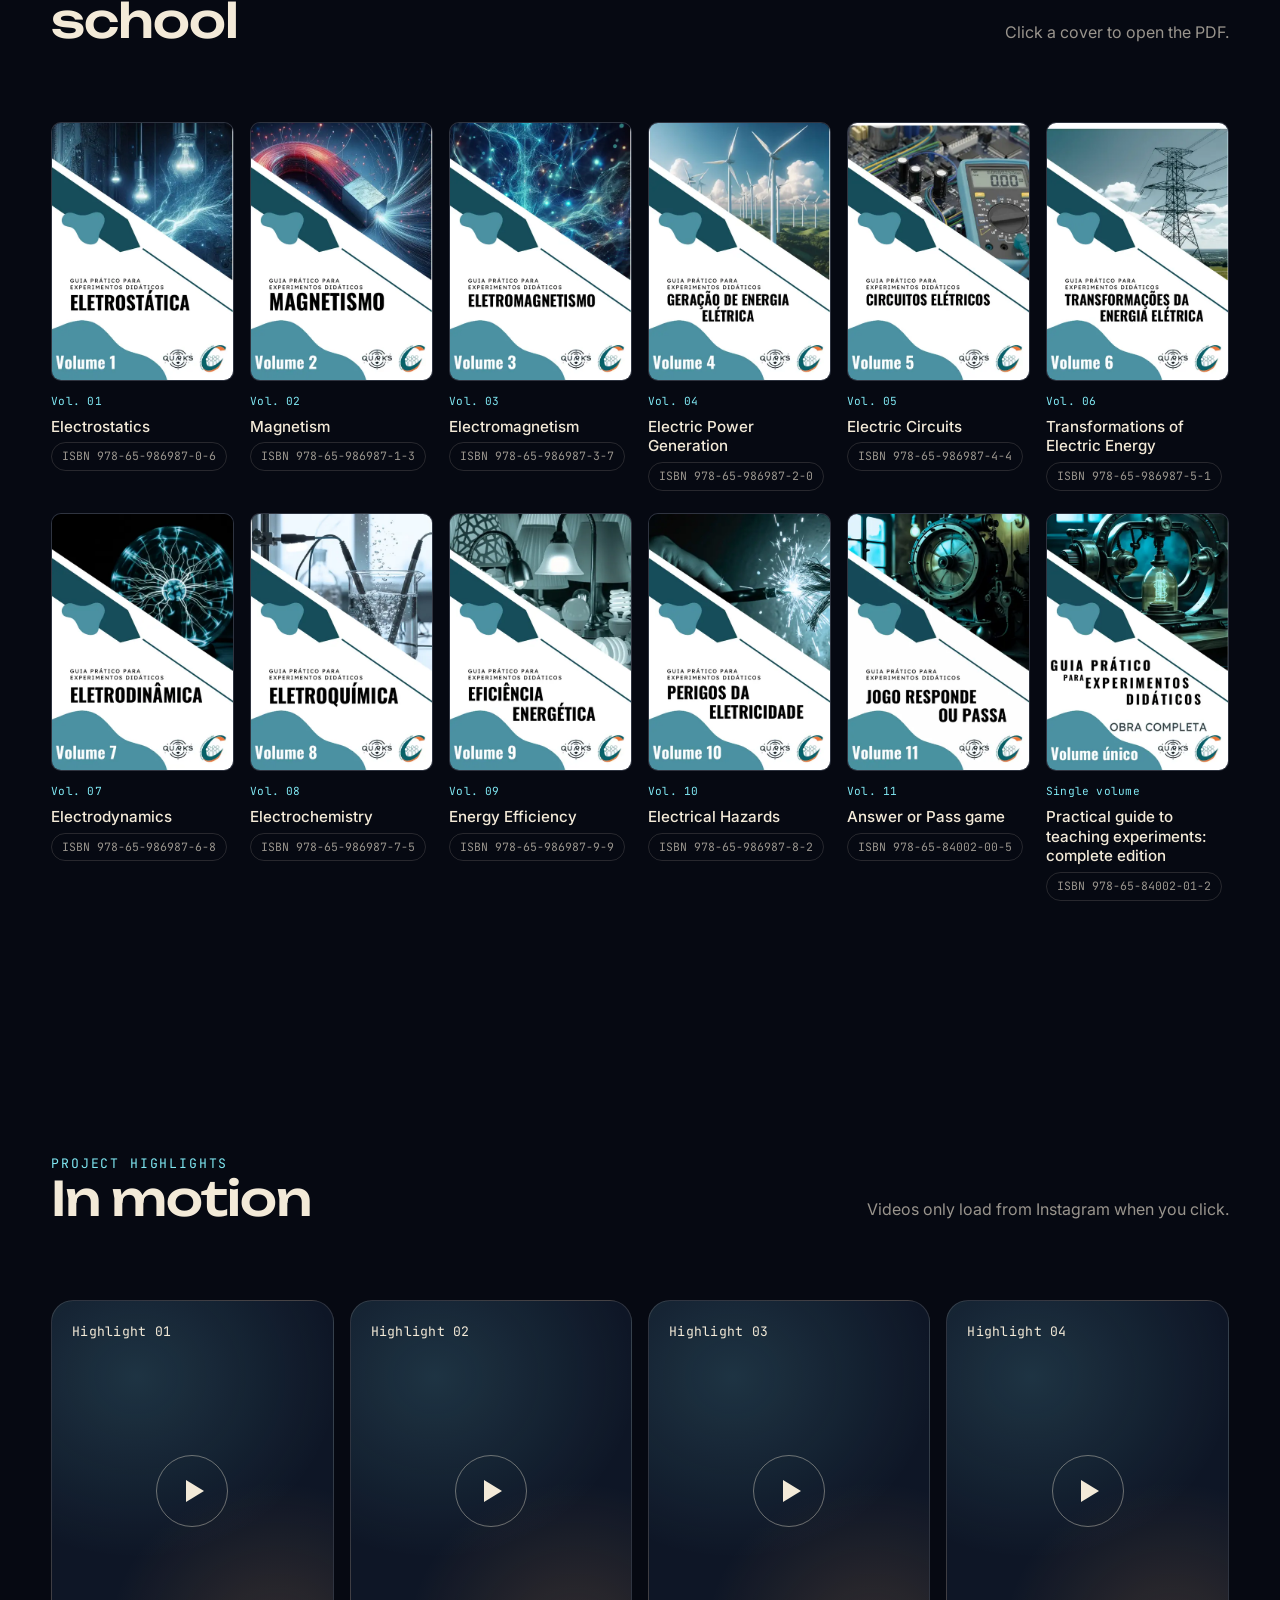
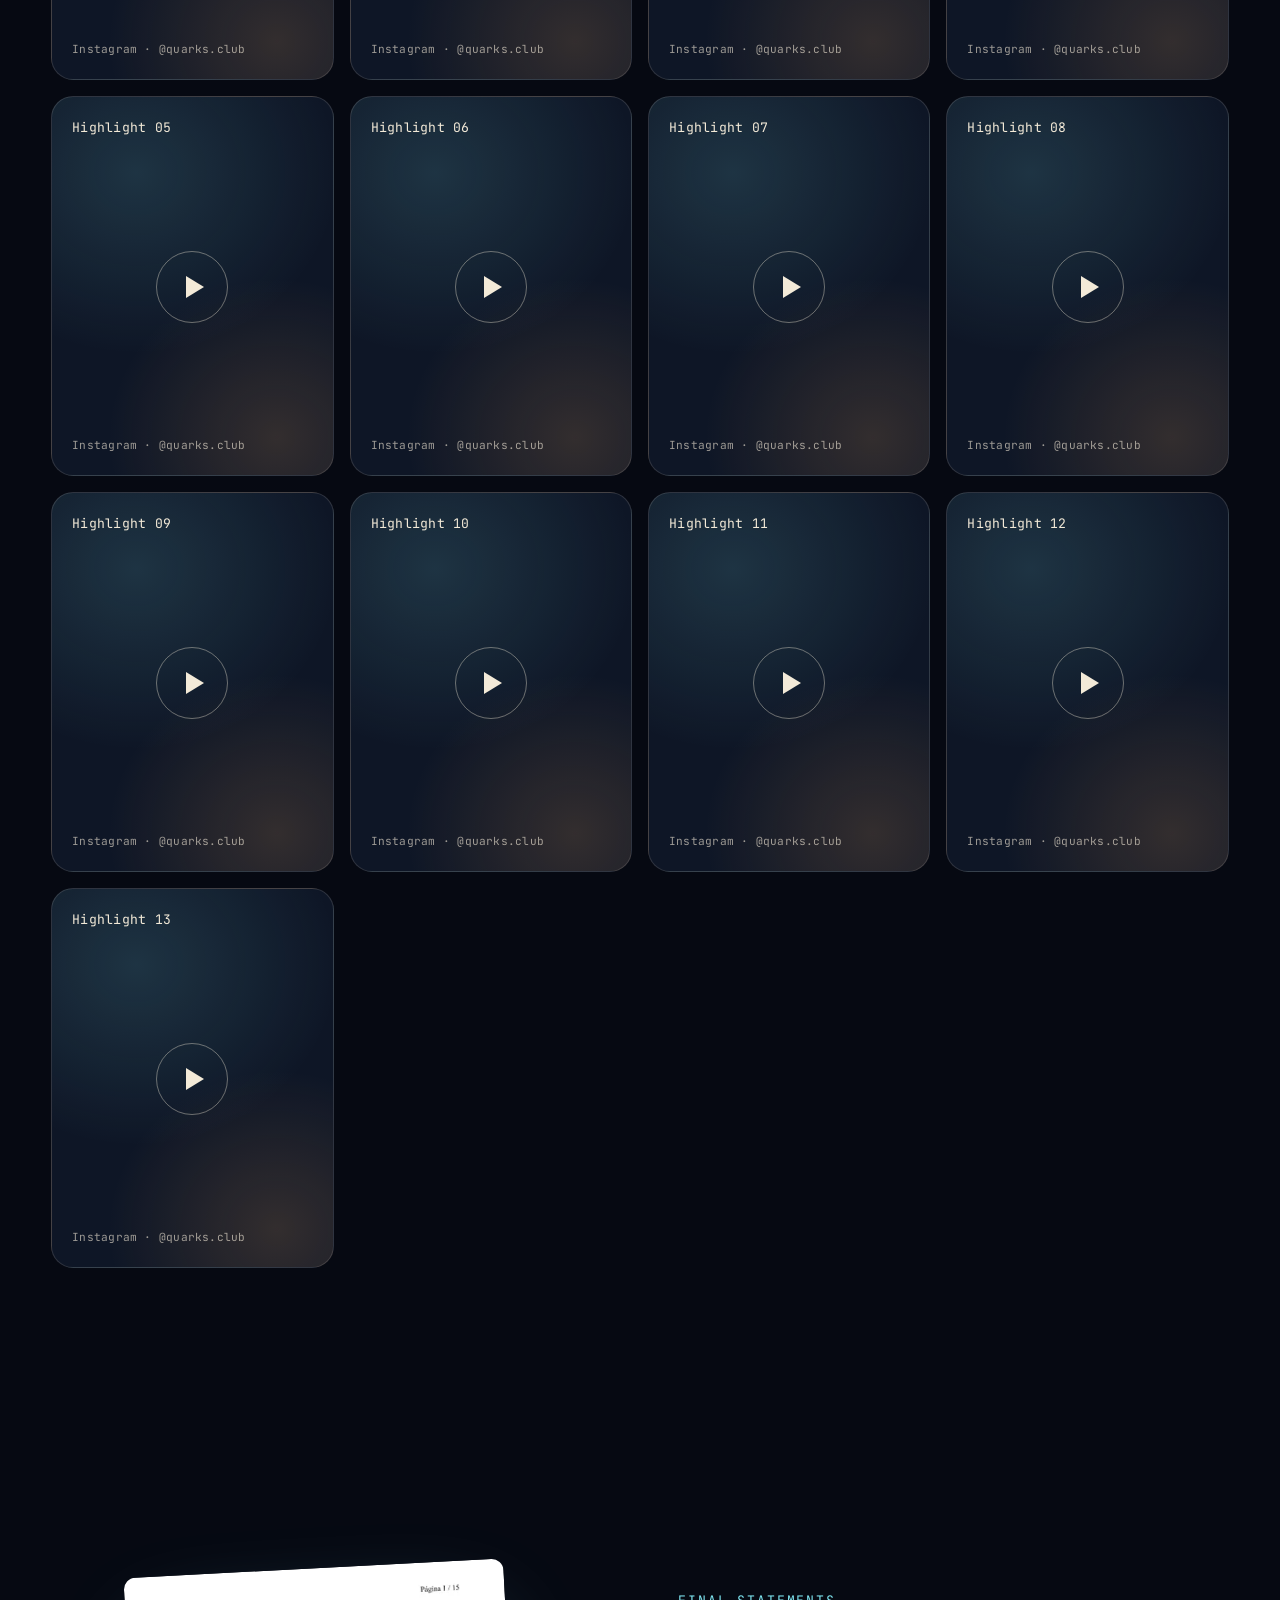
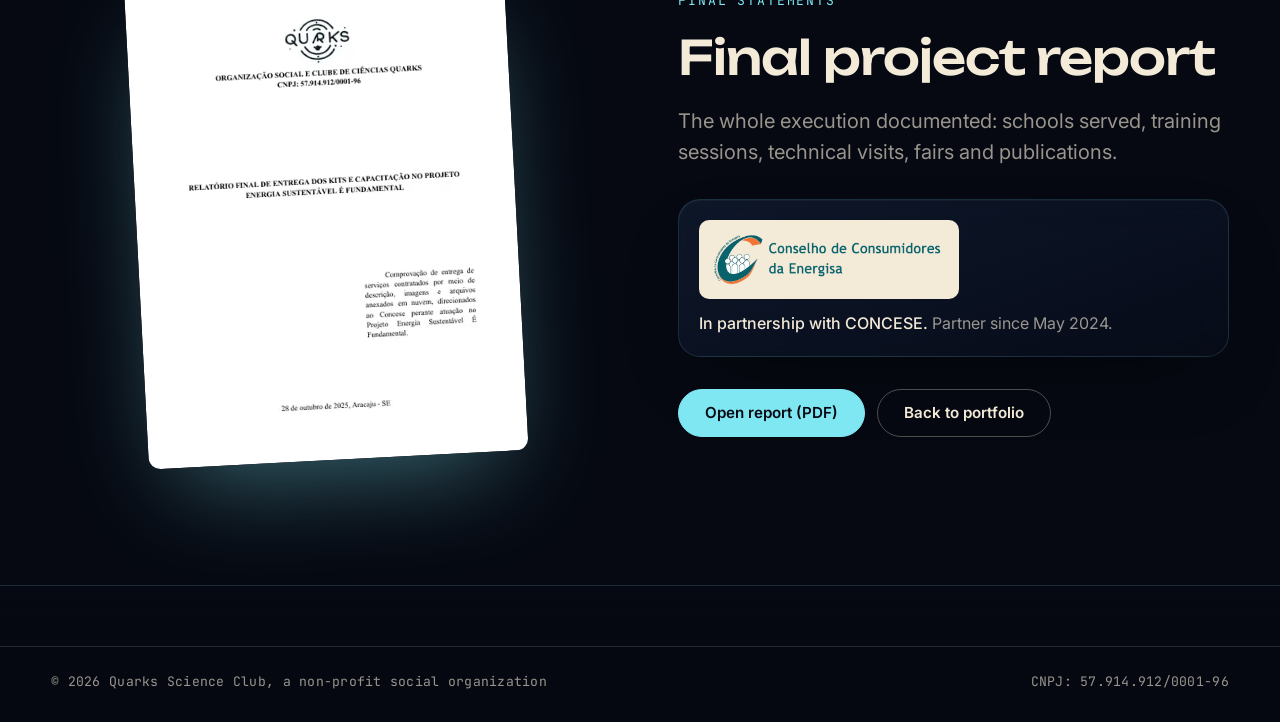
==== commit 6ac94f22: "Site: anexos no contato, Sobre e MVV redesenhados, comparativo mais claro e colmeia do ESF - Contato" ====
--- a/projetos/energia-sustentavel/index.html
+++ b/projetos/energia-sustentavel/index.html
@@ -3,7 +3,7 @@
 <head>
   <meta charset="utf-8">
   <meta name="viewport" content="width=device-width, initial-scale=1">
-  <title>Energia Sustentável é Fundamental · Quarks</title>
+  <title>ESF · Energia Sustentável É Fundamental · Quarks</title>
   <meta name="description" content="Projeto Energia Sustentável é Fundamental (2024–2025), do Clube de Ciências Quarks em parceria com o CONCESE: kits experimentais, formação docente, visita técnica e 12 obras didáticas.">
   <meta name="theme-color" content="#060912">
   <link rel="icon" href="../../assets/brand/quarks-mark.svg" type="image/svg+xml">
@@ -57,6 +57,7 @@
       <div>
         <p class="kicker mono" data-bind="edition">Portfólio</p>
         <h1 class="h1 display p-hero__title" data-bind="title" data-split>Carregando…</h1>
+        <p class="p-hero__sub" data-bind="subtitle"></p>
         <div class="p-hero__tags" data-bind="tags"></div>
       </div>
       <figure class="p-hero__badge" data-reveal><img data-bind="cover" alt="" width="800" height="800"></figure>
@@ -86,6 +87,19 @@
       <p class="kicker mono">Jornada do projeto</p>
       <h2 class="h2 display" data-split>Uma revolução na educação sergipana</h2>
       <ol class="journey" data-bind="journey"></ol>
+    </div>
+  </section>
+
+  <section class="section" id="escola" data-phase="8">
+    <div class="wrap">
+      <div class="section-head section-head--row">
+        <div>
+          <p class="kicker mono">Nas escolas</p>
+          <h2 class="h2 display" data-split>O projeto em sala de aula</h2>
+        </div>
+        <p class="muted" data-reveal>Formação de professores, experimentos com materiais simples e mostras científicas nas escolas participantes.</p>
+      </div>
+      <ul class="hive" data-bind="hive"></ul>
     </div>
   </section>
 
--- a/css/main.css
+++ b/css/main.css
@@ -172,11 +172,12 @@
 @media (max-width: 759px) { .cosmos-caption { display: none !important; } }
 
 /* buraco de minhoca: o conteúdo se dissolve e o túnel toma a tela */
-main, .nav, .footer { transition: opacity 0.6s var(--ease-in-out), transform 0.9s var(--ease-in-out), filter 0.6s; }
-.is-warping main, .is-warping .nav, .is-warping .footer { opacity: 0; transform: scale(0.96); filter: blur(6px); pointer-events: none; }
+/* só opacidade e escala: desfocar a página inteira pesa e engasga a travessia */
+main, .nav, .footer { transition: opacity 0.6s var(--ease-in-out), transform 0.9s var(--ease-in-out); }
+.is-warping main, .is-warping .nav, .is-warping .footer { opacity: 0; transform: scale(0.96); pointer-events: none; }
 .is-warping .cosmos-caption { z-index: 60; }
 /* chegada pelo outro lado (página do projeto) */
-.from-wormhole main, .from-wormhole .nav, .from-wormhole .footer { opacity: 0; transform: scale(1.04); filter: blur(6px); }
+.from-wormhole main, .from-wormhole .nav, .from-wormhole .footer { opacity: 0; transform: scale(1.04); }
 .field-fallback {
   position: fixed; inset: 0; z-index: -1; pointer-events: none;
   background:
@@ -578,8 +579,10 @@
 
 .compare { margin-top: clamp(100px, 14vh, 180px); }
 .compare__head { display: grid; gap: 1rem; margin-bottom: 40px; }
-.compare__control { display: grid; grid-template-columns: 88px 1fr 88px; align-items: center; gap: 18px; padding: 16px 22px; position: sticky; top: 76px; z-index: 3; }
+.compare__control { display: grid; grid-template-columns: 88px 1fr 88px; align-items: center; gap: 18px; padding: 16px 22px; position: sticky; top: 76px; z-index: 3; background: rgba(10, 16, 30, 0.92); }
 .compare__side { margin: 0; text-align: center; }
+.compare__jump { display: block; width: 100%; padding: 4px 0; border: 0; background: none; color: inherit; cursor: pointer; border-radius: var(--radius-s); }
+.compare__jump:focus-visible { outline: 2px solid var(--c-cyan); outline-offset: 2px; }
 /* ícones de linha que reagem ao seletor (--t: 0 → 100) */
 .cmp-ico { display: block; width: 68px; height: 68px; margin: 0 auto 4px; overflow: visible; fill: none; stroke-width: 2; stroke-linecap: round; stroke-linejoin: round; transition: opacity 0.3s, filter 0.3s; }
 .compare__side--old .cmp-ico { stroke: var(--c-orange); opacity: calc(1 - var(--t, 0) / 130); filter: saturate(calc(1 - var(--t, 0) / 100)); }
@@ -591,22 +594,30 @@
 .cmp-ico__bubble:nth-of-type(2) { animation-delay: 0.6s; }
 .cmp-ico__bubble:nth-of-type(3) { animation-delay: 1.2s; }
 @keyframes bubble { from { translate: 0 0; } to { translate: 0 -22px; opacity: 0; } }
-@media (max-width: 599px) { .compare__control { grid-template-columns: 52px 1fr 52px; gap: 10px; padding: 14px 14px; } .cmp-ico { width: 44px; height: 44px; } .compare__side figcaption { font-size: 0.6rem; } }
+@media (max-width: 599px) { .compare__control { grid-template-columns: 64px 1fr 64px; gap: 8px; padding: 14px 10px; } .cmp-ico { width: 44px; height: 44px; } .compare__side figcaption { font-size: 0.58rem; letter-spacing: 0; } .range__hint { font-size: 0.64rem; padding: 5px 10px; } }
 .compare__count { grid-column: 1 / -1; margin: -4px 0 0; text-align: center; color: var(--c-muted); font-size: 0.75rem; }
 .compare__count b { font-family: var(--f-display); font-weight: 500; font-size: 1rem; color: var(--c-ink); font-variant-numeric: tabular-nums; }
-.compare__side figcaption { color: var(--c-muted); font-size: 0.68rem; }
+.compare__side figcaption { color: rgba(243, 234, 216, 0.82); font-size: 0.68rem; }
+.compare__side--new figcaption { color: var(--c-cyan); }
 .range { position: relative; display: block; height: 44px; }
 .range input { position: absolute; inset: 0; width: 100%; margin: 0; opacity: 0; cursor: grab; z-index: 2; }
 .range::before { content: ""; position: absolute; left: 0; right: 0; top: 50%; height: 2px; translate: 0 -50%; background: var(--c-faint); border-radius: 2px; }
 .range__fill { position: absolute; left: 0; top: 50%; height: 2px; translate: 0 -50%; width: calc(var(--t, 0) * 1%); background: linear-gradient(90deg, var(--c-red), var(--c-orange), var(--c-green)); border-radius: 2px; }
-.range__fill::after { content: ""; position: absolute; right: -14px; top: 50%; width: 28px; height: 28px; translate: 0 -50%; border-radius: 50%; background: var(--c-paper); box-shadow: 0 0 0 6px rgba(127, 231, 242, 0.18), 0 0 30px var(--c-cyan); }
+.range::after { content: ""; position: absolute; right: 0; top: 50%; width: 8px; height: 8px; translate: 50% -50%; border-radius: 50%; background: var(--c-green); box-shadow: 0 0 12px var(--c-green); }
+/* puxador com setas: deixa claro que é algo para arrastar */
+.range__fill::after { content: "‹ ›"; position: absolute; right: -22px; top: 50%; width: 44px; height: 32px; translate: 0 -50%; display: grid; place-items: center; border-radius: 999px; background: var(--c-paper); color: var(--c-void); font: 600 0.95rem/1 var(--f-mono); letter-spacing: 0.1em; box-shadow: 0 0 0 6px rgba(127, 231, 242, 0.18), 0 0 30px var(--c-cyan); }
+.range__hint { position: absolute; left: calc(var(--t, 0) * 1%); bottom: calc(50% + 26px); translate: -10px 0; padding: 6px 12px; border-radius: 999px; background: var(--c-cyan); color: var(--c-void); font: 500 0.72rem/1 var(--f-mono); white-space: nowrap; pointer-events: none; transition: opacity 0.4s; animation: hint-nudge 1.6s var(--ease-in-out) infinite; }
+.range__hint::after { content: ""; position: absolute; left: 14px; top: 100%; border: 6px solid transparent; border-top-color: var(--c-cyan); }
+.compare__control.is-touched .range__hint { opacity: 0; animation: none; }
+@keyframes hint-nudge { 50% { translate: 2px 0; } }
 .range:focus-within .range__fill::after { box-shadow: 0 0 0 3px var(--c-cyan), 0 0 30px var(--c-cyan); }
 .compare__rows { margin-top: 18px; display: grid; gap: 10px; }
 .compare__rows li {
   --p: 0;
   display: grid; grid-template-columns: 1fr; gap: 6px; padding: 20px 22px; border-radius: var(--radius-s);
   border: 1px solid color-mix(in srgb, var(--c-red) calc((1 - var(--p)) * 40%), var(--c-green) calc(var(--p) * 40%));
-  background: rgba(14, 22, 38, 0.55);
+  background: linear-gradient(90deg, rgba(63, 165, 140, calc(var(--p) * 0.16)), rgba(10, 16, 30, 0.94) 60%), rgba(10, 16, 30, 0.94);
+  backdrop-filter: blur(10px); -webkit-backdrop-filter: blur(10px);
   transition: border-color 0.5s;
 }
 .compare__rows li { position: relative; padding-right: 64px; }
@@ -616,9 +627,10 @@
   transition: color 0.4s, border-color 0.4s, background 0.4s, scale 0.5s cubic-bezier(0.34, 1.5, 0.64, 1);
 }
 .compare__rows li.is-new::after { content: "✓"; color: #7fd3bd; border-color: rgba(63, 165, 140, 0.7); background: rgba(63, 165, 140, 0.16); scale: 1.12; }
-.compare__rows li > span { color: var(--c-muted); text-transform: uppercase; letter-spacing: 0.1em; font-size: 0.7rem; }
+.compare__rows li > span { color: rgba(243, 234, 216, 0.72); text-transform: uppercase; letter-spacing: 0.1em; font-size: 0.7rem; transition: color 0.5s; }
+.compare__rows li.is-new > span { color: #7fd3bd; }
 .compare__rows .old, .compare__rows .new { grid-row: 2; grid-column: 1; margin: 0; font-size: 1.05rem; transition: opacity 0.5s var(--ease-out), transform 0.5s var(--ease-out), filter 0.5s; }
-.compare__rows .old { color: var(--c-muted); opacity: calc(1 - var(--p)); transform: translateY(calc(var(--p) * -8px)); filter: blur(calc(var(--p) * 4px)); }
+.compare__rows .old { color: rgba(243, 234, 216, 0.82); opacity: calc(1 - var(--p)); transform: translateY(calc(var(--p) * -8px)); filter: blur(calc(var(--p) * 4px)); }
 .compare__rows .new { color: var(--c-ink); opacity: var(--p); transform: translateY(calc((1 - var(--p)) * 8px)); filter: blur(calc((1 - var(--p)) * 4px)); }
 @media (min-width: 760px) { .compare__rows li { grid-template-columns: 240px 1fr; align-items: center; } .compare__rows .old, .compare__rows .new { grid-row: 1; grid-column: 2; } }
 
@@ -726,8 +738,32 @@
   position: relative; display: grid; grid-template-columns: 1fr; gap: 10px 32px; align-items: center;
   padding: clamp(24px, 3.4vw, 44px) 0; text-decoration: none;
 }
-.project__year { font-family: var(--f-mono); font-size: 0.82rem; color: var(--c-cyan); }
+/* ano + marca: no hover o ano sobe e a marca do projeto entra em órbita na mesma célula */
+.project__lead { position: relative; display: flex; align-items: center; gap: 14px; }
+.project__year { font-family: var(--f-mono); font-size: 0.82rem; color: var(--c-cyan); transition: transform 0.5s var(--ease-out), opacity 0.4s; }
+.project__mark { position: relative; width: 52px; height: 52px; flex: none; display: grid; place-items: center; }
+.project__mark img { width: 78%; height: 78%; object-fit: contain; filter: drop-shadow(0 6px 18px rgba(0, 0, 0, 0.5)); transition: transform 0.7s var(--ease-out), filter 0.5s, opacity 0.5s; }
+.project__mark::before { content: ""; position: absolute; inset: 0; border-radius: 50%; border: 1px dashed rgba(127, 231, 242, 0.45); transition: opacity 0.5s, transform 0.7s var(--ease-out); }
+.project__mark::after { content: ""; position: absolute; top: -3px; left: calc(50% - 3px); width: 6px; height: 6px; border-radius: 50%; background: var(--c-cyan); box-shadow: 0 0 10px var(--c-cyan); transform-origin: 3px calc(50% + 29px); }
+.project a::before { content: ""; position: absolute; inset: 0 -14px; border-radius: var(--radius-s); background: radial-gradient(60% 120% at 8% 50%, rgba(127, 231, 242, 0.09), transparent 70%); opacity: 0; transition: opacity 0.6s; pointer-events: none; }
+.project a:hover::before, .project a:focus-visible::before { opacity: 1; }
+@media (hover: hover) and (min-width: 900px) {
+  .project__lead { display: block; height: 96px; }
+  .project__year { position: absolute; left: 0; top: 50%; translate: 0 -50%; }
+  .project__mark { position: absolute; left: 0; top: 0; width: 96px; height: 96px; }
+  .project__mark img { opacity: 0; transform: scale(0.55) rotate(-14deg); filter: blur(6px) drop-shadow(0 6px 18px rgba(0, 0, 0, 0.5)); }
+  .project__mark::before { opacity: 0; transform: scale(0.7); }
+  .project__mark::after { opacity: 0; transform-origin: 3px 51px; }
+  .project a:hover .project__year, .project a:focus-visible .project__year { opacity: 0; transform: translateY(-22px); }
+  .project a:hover .project__mark img, .project a:focus-visible .project__mark img { opacity: 1; transform: none; filter: blur(0) drop-shadow(0 6px 18px rgba(0, 0, 0, 0.5)); transition-delay: 0.08s; }
+  .project a:hover .project__mark::before, .project a:focus-visible .project__mark::before { opacity: 1; transform: none; animation: mark-spin 14s linear infinite; }
+  .project a:hover .project__mark::after, .project a:focus-visible .project__mark::after { opacity: 1; animation: mark-spin 3.2s linear infinite; }
+}
+@keyframes mark-spin { to { rotate: 360deg; } }
+@media (hover: none), (max-width: 899px) { .project__mark::after { display: none; } }
+@media (prefers-reduced-motion: reduce) { .project__mark::before, .project__mark::after { animation: none !important; } }
 .project__title { font-family: var(--f-display); font-size: clamp(1.6rem, 1rem + 2.8vw, 3.6rem); line-height: 1.05; letter-spacing: -0.02em; transition: transform 0.6s var(--ease-out), color 0.4s; }
+.project__sub { display: block; margin-top: 6px; color: var(--c-muted); font-size: clamp(0.9rem, 0.85rem + 0.3vw, 1.05rem); }
 .project__meta { display: flex; flex-wrap: wrap; gap: 8px; }
 .project__go { width: 56px; height: 56px; border-radius: 50%; border: 1px solid var(--c-faint); display: grid; place-items: center; transition: background 0.4s, border-color 0.4s, transform 0.6s var(--ease-out); }
 .project__go svg { width: 20px; height: 20px; stroke: currentColor; fill: none; stroke-width: 1.6; }
@@ -738,14 +774,6 @@
 @media (min-width: 900px) {
   .project a, .project > div { grid-template-columns: 110px 1fr auto 56px; }
 }
-.project-preview {
-  position: fixed; left: 0; top: 0; z-index: 20; width: 300px; aspect-ratio: 1; border-radius: 50%; overflow: hidden; pointer-events: none;
-  opacity: 0; transform: translate(-50%, -50%) scale(0.6); transition: opacity 0.4s, transform 0.6s var(--ease-out);
-  box-shadow: 0 0 80px -10px rgba(127, 231, 242, 0.5);
-}
-.project-preview.is-on { opacity: 1; transform: translate(-50%, -50%) scale(1); }
-.project-preview img { width: 100%; height: 100%; object-fit: cover; }
-@media (hover: none) { .project-preview { display: none; } }
 
 /* ---------- 15. Parceiros: rede cristalina ---------- */
 .partners__grid { align-items: center; }
@@ -770,30 +798,66 @@
 }
 .lnode img { width: 100%; height: 100%; object-fit: contain; }
 .lnode:hover, .lnode:focus-visible, .lnode.is-hot { transform: scale(1.08); box-shadow: 0 0 0 10px rgba(127, 231, 242, 0.16), 0 0 70px rgba(127, 231, 242, 0.75); }
-.lnode--invite { background: rgba(14, 22, 38, 0.7); border-style: dashed; color: var(--c-cyan); font-family: var(--f-mono); font-size: 0.7rem; text-align: center; line-height: 1.3; text-decoration: none; box-shadow: none; }
-.lnode--invite:hover { color: var(--c-cyan); }
+/* vaga aberta: núcleo vazio, órbita tracejada girando e etiqueta que surge no hover */
+.lnode--invite { padding: 0; overflow: visible; border: 0; background: radial-gradient(circle, rgba(127, 231, 242, 0.14), rgba(6, 9, 18, 0.85) 62%); box-shadow: none; text-decoration: none; }
+.lnode--invite::before { content: ""; position: absolute; inset: -1px; border-radius: 50%; border: 1px dashed rgba(127, 231, 242, 0.55); animation: mark-spin 18s linear infinite; }
+.lnode--invite::after { content: ""; position: absolute; inset: 22%; border-radius: 50%; border: 1px solid rgba(127, 231, 242, 0.25); animation: invite-pulse 2.8s var(--ease-out) infinite; }
+.lnode__plus { position: relative; width: 34%; aspect-ratio: 1; }
+.lnode__plus::before, .lnode__plus::after, .partners__plus::before, .partners__plus::after { content: ""; position: absolute; left: 50%; top: 50%; width: 100%; height: 1.5px; translate: -50% -50%; background: var(--c-cyan); border-radius: 2px; }
+.lnode__plus::after, .partners__plus::after { rotate: 90deg; }
+.lnode__tip { position: absolute; left: 50%; bottom: calc(100% + 10px); translate: -50% 6px; padding: 6px 12px; border-radius: 999px; white-space: nowrap; font-size: 0.7rem; color: var(--c-void); background: var(--c-cyan); opacity: 0; pointer-events: none; transition: opacity 0.35s, translate 0.45s var(--ease-out); }
+.lnode--invite:hover .lnode__tip, .lnode--invite:focus-visible .lnode__tip, .lnode--invite.is-hot .lnode__tip { opacity: 1; translate: -50% 0; }
+.lnode--invite:hover, .lnode--invite:focus-visible, .lnode--invite.is-hot { transform: scale(1.12); box-shadow: 0 0 50px -6px rgba(127, 231, 242, 0.7); }
+@keyframes invite-pulse { from { opacity: 0.9; scale: 0.6; } to { opacity: 0; scale: 1.6; } }
+.partners__invite {
+  display: flex; align-items: center; gap: 16px; padding: 16px 20px; border-radius: var(--radius-s); border: 1px dashed rgba(127, 231, 242, 0.4);
+  text-decoration: none; color: var(--c-ink); transition: border-color 0.3s, background 0.3s;
+}
+.partners__invite > span:nth-child(2) { flex: 1; }
+.partners__invite strong { font-family: var(--f-display); font-weight: 500; color: var(--c-cyan); }
+.partners__invite small { display: block; color: var(--c-muted); font-size: 0.82rem; }
+.partners__invite:hover, .partners__invite:focus-visible { border-style: solid; border-color: var(--c-cyan); background: rgba(127, 231, 242, 0.06); }
+.partners__plus { position: relative; flex: none; width: 34px; height: 34px; border-radius: 50%; border: 1px dashed rgba(127, 231, 242, 0.6); transition: rotate 0.6s var(--ease-out); }
+.partners__plus::before, .partners__plus::after { width: 12px; }
+.partners__invite:hover .partners__plus { rotate: 90deg; }
+@media (prefers-reduced-motion: reduce) { .lnode--invite::before, .lnode--invite::after { animation: none; } }
 
 /* ---------- 16. Sobre ---------- */
-.about__grid { display: grid; gap: 40px; margin-top: clamp(40px, 6vw, 80px); }
-.about__text p { color: var(--c-muted); font-size: 1.06rem; max-width: 62ch; }
-.about__text p:first-child { color: var(--c-ink); font-size: var(--t-lead); }
-.about__photo { margin: 0; position: relative; border-radius: var(--radius); overflow: hidden; align-self: start; }
-.about__photo img { width: 100%; aspect-ratio: 4 / 5; object-fit: cover; }
-.about__photo figcaption { position: absolute; left: 16px; bottom: 14px; color: var(--c-paper); background: rgba(6, 9, 18, 0.6); padding: 4px 10px; border-radius: 999px; }
-@media (min-width: 960px) { .about__grid { grid-template-columns: 1.2fr 0.8fr; } .about__photo { position: sticky; top: 100px; } }
-.mvv { display: grid; gap: 18px; margin-top: clamp(60px, 8vw, 110px); }
-.mvv__card { padding: clamp(24px, 3vw, 36px); }
-.mvv__icon { display: block; width: 44px; height: 44px; color: var(--c-cyan); margin-bottom: 22px; }
-.mvv__icon svg { width: 100%; height: 100%; fill: none; stroke: currentColor; stroke-width: 1.3; }
-.mvv__card h3 { margin-bottom: 12px; }
-.mvv__card p, .values { color: var(--c-muted); margin: 0; }
-.values { display: grid; gap: 6px; }
-.values strong { color: var(--c-ink); font-weight: 500; }
-@media (min-width: 900px) { .mvv { grid-template-columns: repeat(3, 1fr); } }
-
-.registros { margin-top: clamp(80px, 10vw, 140px); overflow: hidden; }
-.registros__track { display: flex; gap: 18px; width: max-content; padding-inline: var(--gutter); }
-.registros img { width: clamp(300px, 46vw, 680px); aspect-ratio: 16 / 9; object-fit: cover; border-radius: var(--radius); border: 1px solid var(--c-faint); }
+.about__grid { display: grid; gap: clamp(36px, 5vw, 64px); margin-top: clamp(40px, 6vw, 80px); align-items: start; }
+.about__lead { margin: 0; color: var(--c-ink); font-size: var(--t-lead); line-height: 1.6; max-width: 60ch; }
+.about__pillars { margin: clamp(32px, 4vw, 48px) 0 0; display: grid; gap: 0; counter-reset: pillar; }
+.about__pillars > div { display: grid; gap: 8px; padding: 22px 0; border-top: 1px solid var(--c-line); counter-increment: pillar; }
+.about__pillars dt { display: flex; align-items: baseline; gap: 12px; color: var(--c-cyan); font-size: 0.74rem; letter-spacing: 0.08em; text-transform: uppercase; }
+.about__pillars dt::before { content: counter(pillar, decimal-leading-zero); color: var(--c-muted); }
+.about__pillars dd { margin: 0; color: rgba(243, 234, 216, 0.86); font-size: 1.04rem; line-height: 1.7; max-width: 62ch; }
+.about__photo { margin: 0; }
+.about__photo picture { display: block; border-radius: var(--radius); overflow: hidden; border: 1px solid var(--glass-border); box-shadow: 0 30px 80px -40px rgba(127, 231, 242, 0.35); }
+.about__photo img { display: block; width: 100%; height: auto; }
+.about__photo figcaption { margin-top: 12px; color: var(--c-muted); font-size: 0.74rem; letter-spacing: 0.04em; }
+@media (min-width: 960px) {
+  .about__grid { grid-template-columns: 1.15fr 0.85fr; }
+  .about__photo { position: sticky; top: 110px; }
+  .about__pillars > div { grid-template-columns: 190px 1fr; gap: 24px; }
+}
+/* Missão, Visão e Valores: manifesto em linhas, frases em destaque que acendem na rolagem */
+.mvv { margin-top: clamp(80px, 11vw, 150px); border-bottom: 1px solid var(--c-line); }
+.mvv__row { display: grid; gap: 18px; padding: clamp(32px, 4.5vw, 60px) 0; border-top: 1px solid var(--c-line); }
+.mvv__label { margin: 0; display: grid; grid-template-columns: auto 1fr; column-gap: 12px; align-content: start; color: var(--c-ink); font-size: 0.82rem; letter-spacing: 0.1em; text-transform: uppercase; }
+.mvv__label span { color: var(--c-cyan); }
+.mvv__label small { grid-column: 2; margin-top: 4px; color: var(--c-muted); font-size: 0.72rem; letter-spacing: 0.04em; text-transform: none; }
+.mvv__statement { margin: 0; font-family: var(--f-display); font-weight: 400; font-size: clamp(1.45rem, 0.95rem + 2.1vw, 2.75rem); line-height: 1.22; letter-spacing: -0.015em; max-width: 30ch; text-wrap: balance; }
+.mvv__statement em { font-style: normal; color: var(--c-cyan); }
+.values { display: grid; gap: 1px; background: var(--c-line); border: 1px solid var(--c-line); border-radius: var(--radius); overflow: hidden; }
+.values li { display: grid; gap: 10px; align-content: start; padding: clamp(22px, 2.4vw, 30px); background: rgba(6, 9, 18, 0.88); transition: background 0.4s; }
+.values li:hover { background: var(--c-nebula); }
+.values strong { font-family: var(--f-display); font-weight: 500; font-size: clamp(1.05rem, 0.95rem + 0.3vw, 1.2rem); color: var(--c-ink); }
+.values span { color: rgba(243, 234, 216, 0.8); font-size: 0.98rem; line-height: 1.55; }
+@media (min-width: 700px) { .values { grid-template-columns: repeat(2, 1fr); } }
+@media (min-width: 960px) {
+  .mvv__row { grid-template-columns: 240px 1fr; gap: 40px; }
+  .values { grid-template-columns: repeat(4, 1fr); }
+}
+
 
 .team { margin-top: clamp(80px, 10vw, 140px); }
 .team__grid { display: grid; grid-template-columns: repeat(auto-fill, minmax(min(100%, 240px), 1fr)); gap: 16px; }
@@ -806,7 +870,26 @@
 .member__bio { color: var(--c-muted); font-size: 0.85rem; line-height: 1.45; margin: 0; max-height: 0; opacity: 0; overflow: hidden; transition: max-height 0.6s var(--ease-out), opacity 0.5s, margin 0.5s; }
 .member:hover img, .member:focus-within img { filter: grayscale(0); transform: scale(1.04); }
 .member:hover .member__bio, .member:focus-within .member__bio { max-height: 8em; opacity: 1; margin-top: 10px; }
-@media (hover: none) { .member__bio { max-height: none; opacity: 1; margin-top: 10px; } .member img { filter: none; } }
+.member { cursor: pointer; }
+.member__more { display: inline-block; color: var(--c-cyan); font-size: 0.7rem; letter-spacing: 0.06em; max-height: 0; opacity: 0; overflow: hidden; transition: max-height 0.6s var(--ease-out), opacity 0.5s, margin 0.5s; }
+.member:hover .member__more, .member:focus-within .member__more, .member:focus-visible .member__more { max-height: 2em; opacity: 1; margin-top: 10px; }
+.member:focus-visible { outline: 2px solid var(--c-cyan); outline-offset: 3px; }
+.member:focus-visible img { filter: grayscale(0); transform: scale(1.04); }
+.member:focus-visible .member__bio { max-height: 8em; opacity: 1; margin-top: 10px; }
+@media (hover: none) { .member__bio { max-height: none; opacity: 1; margin-top: 10px; } .member img { filter: none; } .member__more { max-height: none; opacity: 1; margin-top: 10px; } }
+/* mini bio no painel lateral */
+.bio__head { display: grid; grid-template-columns: 112px 1fr; gap: 18px; align-items: end; margin-bottom: 22px; }
+.bio__head img { width: 112px; aspect-ratio: 3 / 4; object-fit: cover; object-position: top; border-radius: var(--radius-s); border: 1px solid var(--c-faint); }
+.bio__head h2 { margin: 6px 0 8px; font-size: 1.35rem; }
+.bio__role { color: var(--c-cyan); font-size: 0.75rem; margin: 0 0 6px; }
+.bio__areas { display: flex; flex-wrap: wrap; gap: 6px; margin: 0 0 20px; }
+.bio__about { line-height: 1.65; margin: 0 0 24px; }
+.bio__label { color: var(--c-orange); font-size: 0.72rem; text-transform: uppercase; letter-spacing: 0.12em; margin: 0 0 10px; }
+.bio__formation ul { display: grid; gap: 8px; margin: 0 0 26px; }
+.bio__formation li { position: relative; padding-left: 18px; color: var(--c-ink); font-size: 0.92rem; line-height: 1.45; }
+.bio__formation li::before { content: ""; position: absolute; left: 0; top: 0.55em; width: 7px; height: 7px; border-radius: 50%; background: var(--c-cyan); box-shadow: 0 0 10px var(--c-cyan); }
+.bio__lattes { gap: 6px; }
+@media (max-width: 480px) { .bio__head { grid-template-columns: 76px 1fr; gap: 14px; } .bio__head img { width: 76px; } .bio__head h2 { font-size: 1.15rem; } }
 
 /* ---------- DITeQ (NIT) ---------- */
 .diteq__grid { align-items: center; }
@@ -874,6 +957,7 @@
 .join__intro .lead { margin-top: 1.4rem; }
 .form { padding: clamp(22px, 3vw, 40px); display: grid; gap: 18px; }
 .field-row { display: grid; gap: 8px; position: relative; }
+.field-row[hidden] { display: none; }
 .field-row label { font-size: 0.9rem; font-weight: 500; display: flex; flex-wrap: wrap; justify-content: space-between; gap: 6px; }
 .req, .opt { font-family: var(--f-mono); font-size: 0.7rem; font-weight: 400; color: var(--c-muted); }
 .req { color: var(--c-orange); }
@@ -886,6 +970,26 @@
 .form .is-invalid { border-color: var(--c-red) !important; }
 .counter { justify-self: end; color: var(--c-muted); font-size: 0.7rem; }
 .hint { font-size: 0.8rem; color: var(--c-muted); }
+.field-label { font-size: 0.9rem; font-weight: 500; display: flex; flex-wrap: wrap; justify-content: space-between; gap: 6px; }
+.drop__input { position: absolute; width: 1px; height: 1px; opacity: 0; pointer-events: none; }
+.form .drop { display: flex; justify-content: center; align-items: center; gap: 12px; padding: 20px 16px; border: 1px dashed var(--c-line); border-radius: var(--radius-s);
+  background: rgba(6, 9, 18, 0.4); color: var(--c-muted); font-weight: 400; text-align: center; cursor: pointer; transition: border-color 0.3s, background 0.3s, color 0.3s; }
+.form .drop svg { width: 22px; height: 22px; flex: none; fill: none; stroke: var(--c-cyan); stroke-width: 1.6; stroke-linecap: round; stroke-linejoin: round; transition: transform 0.3s var(--ease-out); }
+.form .drop u { color: var(--c-cyan); text-underline-offset: 3px; }
+.form .drop:hover, .form .drop.is-over { border-color: var(--c-cyan); background: rgba(127, 231, 242, 0.06); color: var(--c-ink); }
+.form .drop:hover svg, .form .drop.is-over svg { transform: translateY(-2px); }
+.form [data-files]:has(.drop__input:focus-visible) .drop { border-color: var(--c-cyan); box-shadow: 0 0 0 4px rgba(127, 231, 242, 0.12); }
+.files { display: grid; gap: 6px; }
+.files:empty { display: none; }
+.files li { display: flex; align-items: center; gap: 10px; padding: 8px 8px 8px 14px; border: 1px solid var(--c-faint); border-radius: var(--radius-s); font-size: 0.88rem; animation: file-in 0.35s var(--ease-out); }
+.files__name { flex: 1; min-width: 0; overflow: hidden; text-overflow: ellipsis; white-space: nowrap; }
+.files__size { font-family: var(--f-mono); font-size: 0.72rem; color: var(--c-muted); }
+.files button { width: 32px; height: 32px; border: 0; border-radius: 8px; background: none; cursor: pointer; color: var(--c-muted); font-size: 1.1rem; line-height: 1; transition: color 0.2s, background 0.2s; }
+.files button:hover, .files button:focus-visible { color: var(--c-ink); background: rgba(243, 234, 216, 0.08); }
+.files__err { margin: 0; font-size: 0.85rem; color: var(--c-orange); }
+[data-link-row]:not([hidden]) { animation: file-in 0.45s var(--ease-out); }
+@keyframes file-in { from { opacity: 0; transform: translateY(-6px); } }
+@media (prefers-reduced-motion: reduce) { .files li, [data-link-row] { animation: none !important; } }
 .hp { position: absolute; left: -9999px; opacity: 0; }
 .form__actions { display: flex; flex-wrap: wrap; gap: 10px; }
 .form__status { margin: 0; min-height: 1.4em; font-size: 0.92rem; }
--- a/css/project.css
+++ b/css/project.css
@@ -68,3 +68,132 @@
 .p-partner p { margin: 0; color: var(--c-muted); }
 .p-partner strong { color: var(--c-ink); font-weight: 500; }
 .footer--slim { padding-top: 0; }
+
+/* ---------- OSFIC: subtítulo, desafios, rota, instituições e registros ---------- */
+.p-hero__sub { font-family: var(--f-display); font-size: clamp(1.05rem, 0.9rem + 0.8vw, 1.5rem); color: var(--c-muted); max-width: 30ch; margin: -0.6rem 0 1.6rem; line-height: 1.3; }
+.p-hero__badge--emblem img { border-radius: 0; filter: drop-shadow(0 0 40px rgba(251, 208, 76, 0.25)); }
+#desafios .lead, #escolas .lead { margin-top: 1.4rem; max-width: 60ch; }
+
+/* desafios: abas + painel com recorde e barras por escola */
+.chal { display: grid; gap: 16px; margin-top: clamp(32px, 5vw, 56px); }
+.chal__tabs { display: grid; gap: 8px; }
+.chal__tab {
+  display: flex; align-items: center; gap: 14px; min-height: 56px; padding: 0 18px; border-radius: var(--radius-s);
+  border: 1px solid var(--c-faint); background: rgba(14, 22, 38, 0.55); color: var(--c-muted);
+  font-family: var(--f-display); font-size: 1.05rem; text-align: left; cursor: pointer;
+  transition: border-color 0.3s, color 0.3s, background 0.3s, translate 0.4s var(--ease-out);
+}
+.chal__tab:hover { color: var(--c-ink); border-color: rgba(251, 208, 76, 0.5); }
+.chal__tab[aria-selected="true"] { color: var(--c-ink); border-color: #fbd04c; background: rgba(251, 208, 76, 0.1); translate: 6px 0; }
+.chal__letter { display: grid; place-items: center; width: 32px; height: 32px; border-radius: 50%; border: 1px solid currentColor; font-size: 0.85rem; }
+.chal__tab[aria-selected="true"] .chal__letter { background: #fbd04c; border-color: #fbd04c; color: var(--c-void); }
+.chal__panel { position: relative; padding: clamp(22px, 3vw, 36px); display: grid; gap: 14px; align-content: start; min-height: 420px; }
+.chal__panel.is-in > * { animation: chal-in 0.6s var(--ease-out) both; }
+.chal__panel.is-in > :nth-child(2) { animation-delay: 0.05s; }
+.chal__panel.is-in > :nth-child(3) { animation-delay: 0.1s; }
+.chal__panel.is-in > :nth-child(4) { animation-delay: 0.15s; }
+.chal__panel.is-in > :nth-child(5) { animation-delay: 0.2s; }
+@keyframes chal-in { from { opacity: 0; translate: 0 12px; } }
+.chal__icon { position: absolute; right: clamp(18px, 3vw, 32px); top: clamp(18px, 3vw, 32px); width: clamp(64px, 9vw, 104px); }
+.chal__icon svg { width: 100%; fill: none; stroke: #fbd04c; stroke-width: 2; stroke-linecap: round; stroke-linejoin: round; filter: drop-shadow(0 0 10px rgba(251, 208, 76, 0.4)); }
+.chal__mat { color: var(--c-cyan); font-size: 0.75rem; max-width: 42ch; margin: 0; padding-right: 110px; }
+.chal__panel .h3 { margin: 0; max-width: 28ch; padding-right: 110px; }
+.chal__rec { display: grid; gap: 4px; margin: 10px 0 0; }
+.chal__label { color: var(--c-muted); font-size: 0.7rem; text-transform: uppercase; letter-spacing: 0.12em; }
+.chal__big { display: flex; align-items: baseline; gap: 8px; }
+.chal__num { font-family: var(--f-display); font-weight: 500; font-size: clamp(3.2rem, 2rem + 5vw, 5.6rem); line-height: 1; color: #fbd04c; font-variant-numeric: tabular-nums; text-shadow: 0 0 40px rgba(251, 208, 76, 0.35); }
+.chal__unit { font-family: var(--f-display); font-size: 1.6rem; color: var(--c-ink); }
+.chal__note { color: var(--c-muted); }
+.chal__bars { display: grid; gap: 10px; margin: 8px 0 0; }
+.chal__bars li { display: grid; grid-template-columns: 74px 1fr auto; align-items: center; gap: 12px; }
+.chal__bars .mono { color: var(--c-muted); font-size: 0.75rem; }
+.chal__bar { height: 12px; border-radius: 6px; background: var(--c-faint); overflow: hidden; }
+.chal__bar i { display: block; height: 100%; width: calc(var(--w) * 100%); border-radius: 6px; background: linear-gradient(90deg, rgba(19, 148, 210, 0.6), var(--c-cyan)); transform-origin: left; animation: bar-grow 1.1s var(--ease-out) both 0.2s; }
+.chal__bars li.is-best .chal__bar i { background: linear-gradient(90deg, #9fd11e, #fbd04c); box-shadow: 0 0 16px rgba(251, 208, 76, 0.5); }
+.chal__bars li.is-best .mono, .chal__bars li.is-best .chal__val { color: var(--c-ink); }
+@keyframes bar-grow { from { transform: scaleX(0); } }
+.chal__val { font-family: var(--f-mono); font-size: 0.85rem; color: var(--c-muted); min-width: 8ch; text-align: right; }
+.chal__foot { margin: 6px 0 0; color: var(--c-muted); font-size: 0.8rem; opacity: 0.8; }
+@media (min-width: 960px) { .chal { grid-template-columns: 0.42fr 1fr; align-items: start; } }
+
+/* rota itinerante */
+.route { display: grid; gap: 16px; margin-top: clamp(32px, 5vw, 56px); counter-reset: none; }
+.route__stop { padding: clamp(20px, 2.4vw, 28px); display: grid; gap: 8px; align-content: start; }
+.route__top { display: flex; justify-content: space-between; gap: 10px; margin: 0; color: var(--c-muted); font-size: 0.72rem; }
+.route__n { color: #fbd04c; }
+.route__stop .h3 { margin: 4px 0 0; }
+.route__where { margin: 0; color: var(--c-cyan); font-size: 0.9rem; }
+.route__nums { display: grid; grid-template-columns: repeat(3, 1fr); gap: 8px; margin: 10px 0 0; padding-top: 14px; border-top: 1px solid var(--c-faint); }
+.route__nums dt { order: 2; color: var(--c-muted); font-size: 0.72rem; line-height: 1.3; }
+.route__nums div { display: flex; flex-direction: column; gap: 2px; }
+.route__nums dd { margin: 0; font-family: var(--f-display); font-size: 1.6rem; color: var(--c-ink); }
+@media (min-width: 760px) { .route { grid-template-columns: repeat(2, 1fr); } }
+@media (min-width: 1180px) { .route { grid-template-columns: repeat(4, 1fr); } }
+
+/* instituições */
+.credits { display: grid; gap: 14px; margin-top: clamp(32px, 5vw, 56px); }
+.credit { display: grid; gap: 6px; align-content: start; padding: 18px; border-radius: var(--radius-s); border: 1px solid var(--c-faint); background: rgba(14, 22, 38, 0.55); }
+.credit__logo { display: grid; place-items: center; height: 96px; margin-bottom: 8px; padding: 12px; border-radius: 10px; background: #fff; }
+.credit__logo img { max-height: 72px; max-width: 100%; object-fit: contain; }
+.credit--quarks { border-color: rgba(127, 231, 242, 0.45); background: linear-gradient(160deg, rgba(127, 231, 242, 0.1), rgba(14, 22, 38, 0.6)); }
+.credit--quarks .credit__logo { background: var(--c-void); }
+.credit--quarks .credit__logo svg { height: 64px; width: auto; color: var(--c-cyan); }
+.credit__role { color: var(--c-orange); font-size: 0.7rem; text-transform: uppercase; letter-spacing: 0.1em; }
+.credit strong { font-family: var(--f-display); font-weight: 500; font-size: 1.05rem; }
+.credit__detail { color: var(--c-muted); font-size: 0.88rem; line-height: 1.45; }
+@media (min-width: 760px) { .credits { grid-template-columns: repeat(3, 1fr); } }
+@media (min-width: 1180px) { .credits { grid-template-columns: repeat(5, 1fr); } }
+.delivered { margin-top: 18px; padding: clamp(20px, 2.6vw, 30px); }
+.delivered .kicker { margin-bottom: 1rem; }
+.delivered ul { display: grid; gap: 10px; }
+.delivered li { position: relative; padding-left: 26px; color: var(--c-ink); line-height: 1.45; }
+.delivered li::before { content: "✓"; position: absolute; left: 0; color: #9fd11e; }
+@media (min-width: 760px) { .delivered ul { grid-template-columns: repeat(2, 1fr); column-gap: 32px; } }
+
+/* registros */
+.p-links { display: flex; flex-wrap: wrap; gap: 10px; }
+.p-links .btn { gap: 6px; }
+.gallery { columns: 3 260px; column-gap: 14px; }
+.gallery__item { break-inside: avoid; margin-bottom: 14px; }
+.gallery__item a { display: block; text-decoration: none; color: inherit; }
+.gallery figure { margin: 0; position: relative; overflow: hidden; border-radius: var(--radius-s); border: 1px solid var(--c-faint); }
+.gallery img { display: block; width: 100%; height: auto; transition: transform 0.8s var(--ease-out), filter 0.6s; filter: saturate(0.9); }
+.gallery figcaption { position: absolute; left: 0; right: 0; bottom: 0; padding: 30px 14px 12px; font-size: 0.82rem; color: var(--c-ink); background: linear-gradient(transparent, rgba(6, 9, 18, 0.88)); }
+.gallery a:hover img { transform: scale(1.05); filter: saturate(1.1); }
+
+/* OSFIC: números em destaque, vídeos e destaques do Instagram */
+.p-stats--big { grid-template-columns: 1fr; gap: 14px; margin-top: 0; }
+.p-stats--big li { position: relative; padding: clamp(22px, 2.6vw, 32px) !important; border: 1px solid rgba(251, 208, 76, 0.22) !important; border-radius: var(--radius); overflow: hidden;
+  background: radial-gradient(120% 90% at 0% 0%, rgba(251, 208, 76, 0.12), transparent 60%), rgba(14, 22, 38, 0.6); gap: 10px; }
+.p-stats--big li::after { content: ""; position: absolute; right: -40px; top: -40px; width: 120px; height: 120px; border-radius: 50%; background: radial-gradient(circle, rgba(159, 209, 30, 0.18), transparent 70%); }
+.p-stats--big .stat__n { font-size: clamp(3.2rem, 2rem + 4.6vw, 5.6rem); color: #fbd04c; text-shadow: 0 0 36px rgba(251, 208, 76, 0.35); }
+.p-stats--big li > span { color: var(--c-ink); font-size: clamp(0.95rem, 0.9rem + 0.25vw, 1.1rem); line-height: 1.35; max-width: 24ch; }
+@media (min-width: 760px) { .p-stats--big { grid-template-columns: repeat(3, 1fr); } }
+.p-reels-note { margin: 0 0 18px; }
+#registros .reels { margin-bottom: clamp(28px, 4vw, 48px); }
+.route__hl { justify-self: start; margin-top: 12px; padding: 8px 14px; border-radius: 999px; border: 1px solid rgba(251, 208, 76, 0.45); font-family: var(--f-mono); font-size: 0.74rem; color: var(--c-ink); text-decoration: none; transition: background 0.3s, border-color 0.3s; }
+.route__hl:hover { background: rgba(251, 208, 76, 0.12); border-color: #fbd04c; color: var(--c-ink); }
+/* o número fica num <span> (contagem animada): herda o tamanho do .stat__n, não o do rótulo */
+.p-stats .stat__n span { font-size: inherit; color: inherit; }
+.chal__bars li.is-na .chal__bar { background: repeating-linear-gradient(90deg, var(--c-faint) 0 6px, transparent 6px 12px); }
+.chal__bars li.is-na .chal__val { font-family: var(--f-body); font-style: italic; font-size: 0.8rem; opacity: 0.8; }
+/* rota: grupos, inscritos, certificados e professores (2 × 2) */
+.route__nums:has(> div:nth-child(4)) { grid-template-columns: repeat(2, 1fr); row-gap: 14px; }
+/* números: um cartão que sobra sozinho na última linha ocupa a largura toda */
+@media (min-width: 760px) { .p-stats--big li:last-child:nth-child(3n + 1) { grid-column: 1 / -1; } }
+
+/* Colmeia de fotos (ESF): hexágonos de topo plano encaixados; colunas pares descem meia altura */
+.hive { --w: clamp(150px, 17vw, 250px); --hg: 10px; display: grid; grid-template-columns: repeat(5, calc(var(--w) * 0.75 + var(--hg))); grid-auto-rows: calc(var(--w) * 0.866 + var(--hg));
+  justify-content: center; padding: 0 calc(var(--w) * 0.25) calc(var(--w) * 0.433) 0; margin-top: clamp(28px, 4vw, 48px); }
+.hive li { position: relative; width: var(--w); height: calc(var(--w) * 0.866); clip-path: polygon(25% 0, 75% 0, 100% 50%, 75% 100%, 25% 100%, 0 50%); background: var(--c-nebula); }
+.hive li:nth-child(5n + 2), .hive li:nth-child(5n + 4) { margin-top: calc(var(--w) * 0.433 + var(--hg) / 2); } /* margem, não translate: o GSAP zera o translate */
+.hive img { display: block; width: 100%; height: 100%; object-fit: cover; filter: saturate(0.85); transition: transform 0.8s var(--ease-out), filter 0.6s; }
+.hive__cap { position: absolute; inset: auto 18% 0; padding: 26px 0 12px; text-align: center; font-size: 0.74rem; line-height: 1.3; color: var(--c-ink); background: linear-gradient(transparent, rgba(6, 9, 18, 0.92) 55%); opacity: 0; translate: 0 8px; transition: opacity 0.4s, translate 0.5s var(--ease-out); }
+.hive li:hover img { transform: scale(1.08); filter: saturate(1.1); }
+.hive li:hover .hive__cap { opacity: 1; translate: 0 0; }
+@media (max-width: 759px) {
+  .hive { --w: calc((100vw - 2 * var(--gutter)) / 2.6); --hg: 6px; grid-template-columns: repeat(3, calc(var(--w) * 0.75 + var(--hg))); }
+  .hive li:nth-child(n) { margin-top: 0; }
+  .hive li:nth-child(3n + 2) { margin-top: calc(var(--w) * 0.433 + var(--hg) / 2); }
+  .hive__cap { display: none; }
+}
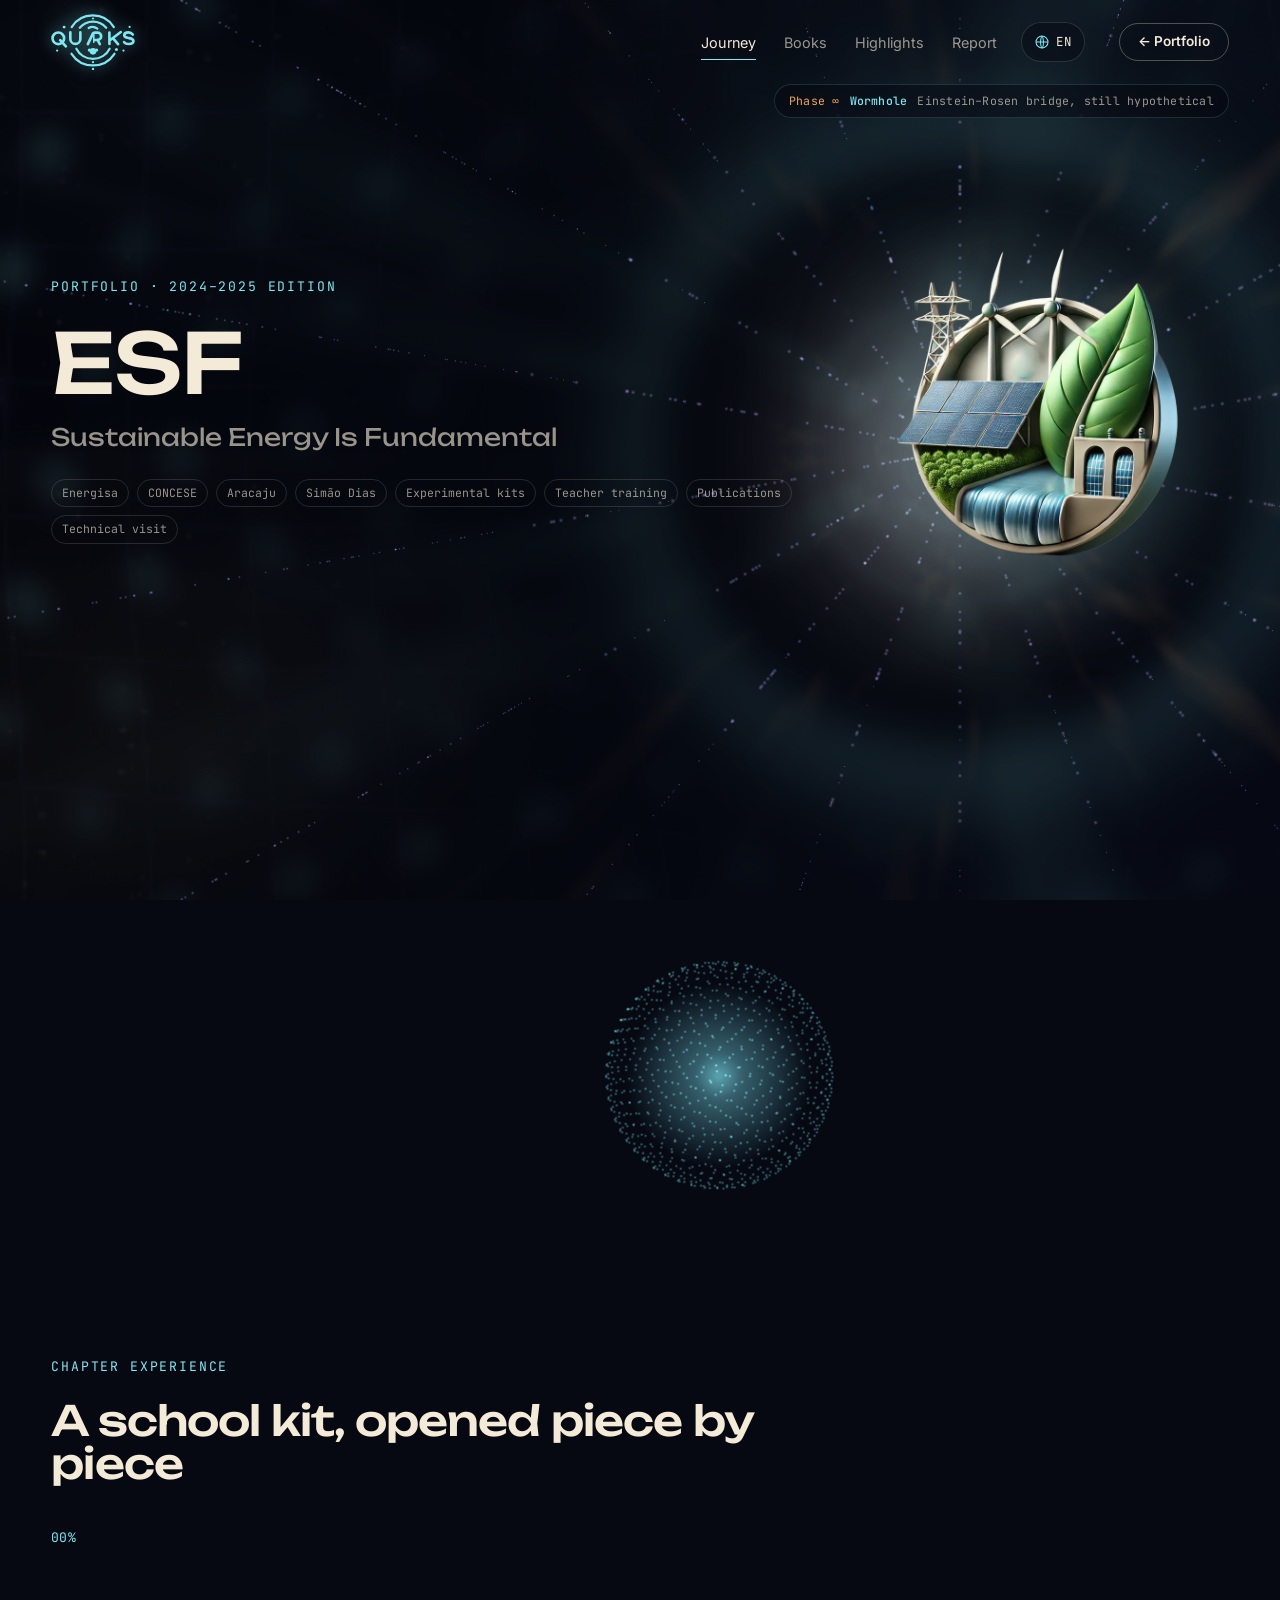
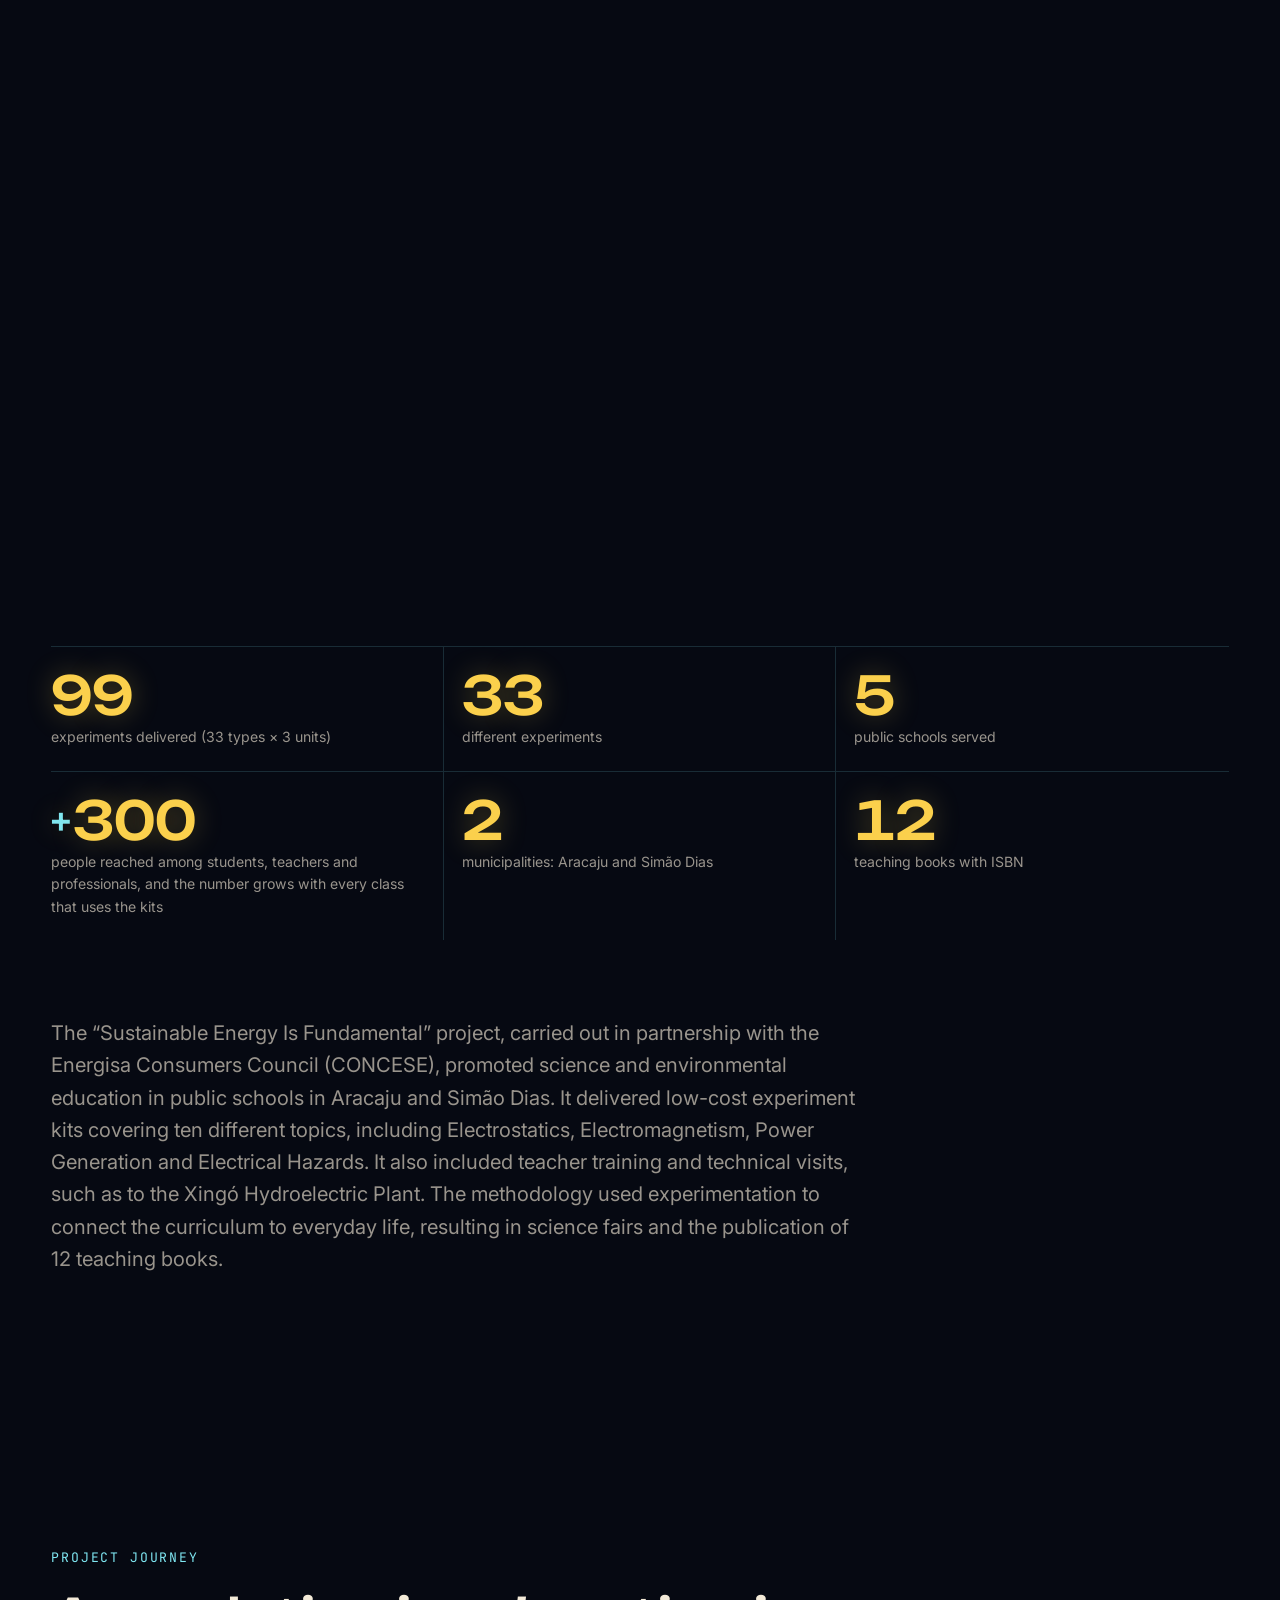
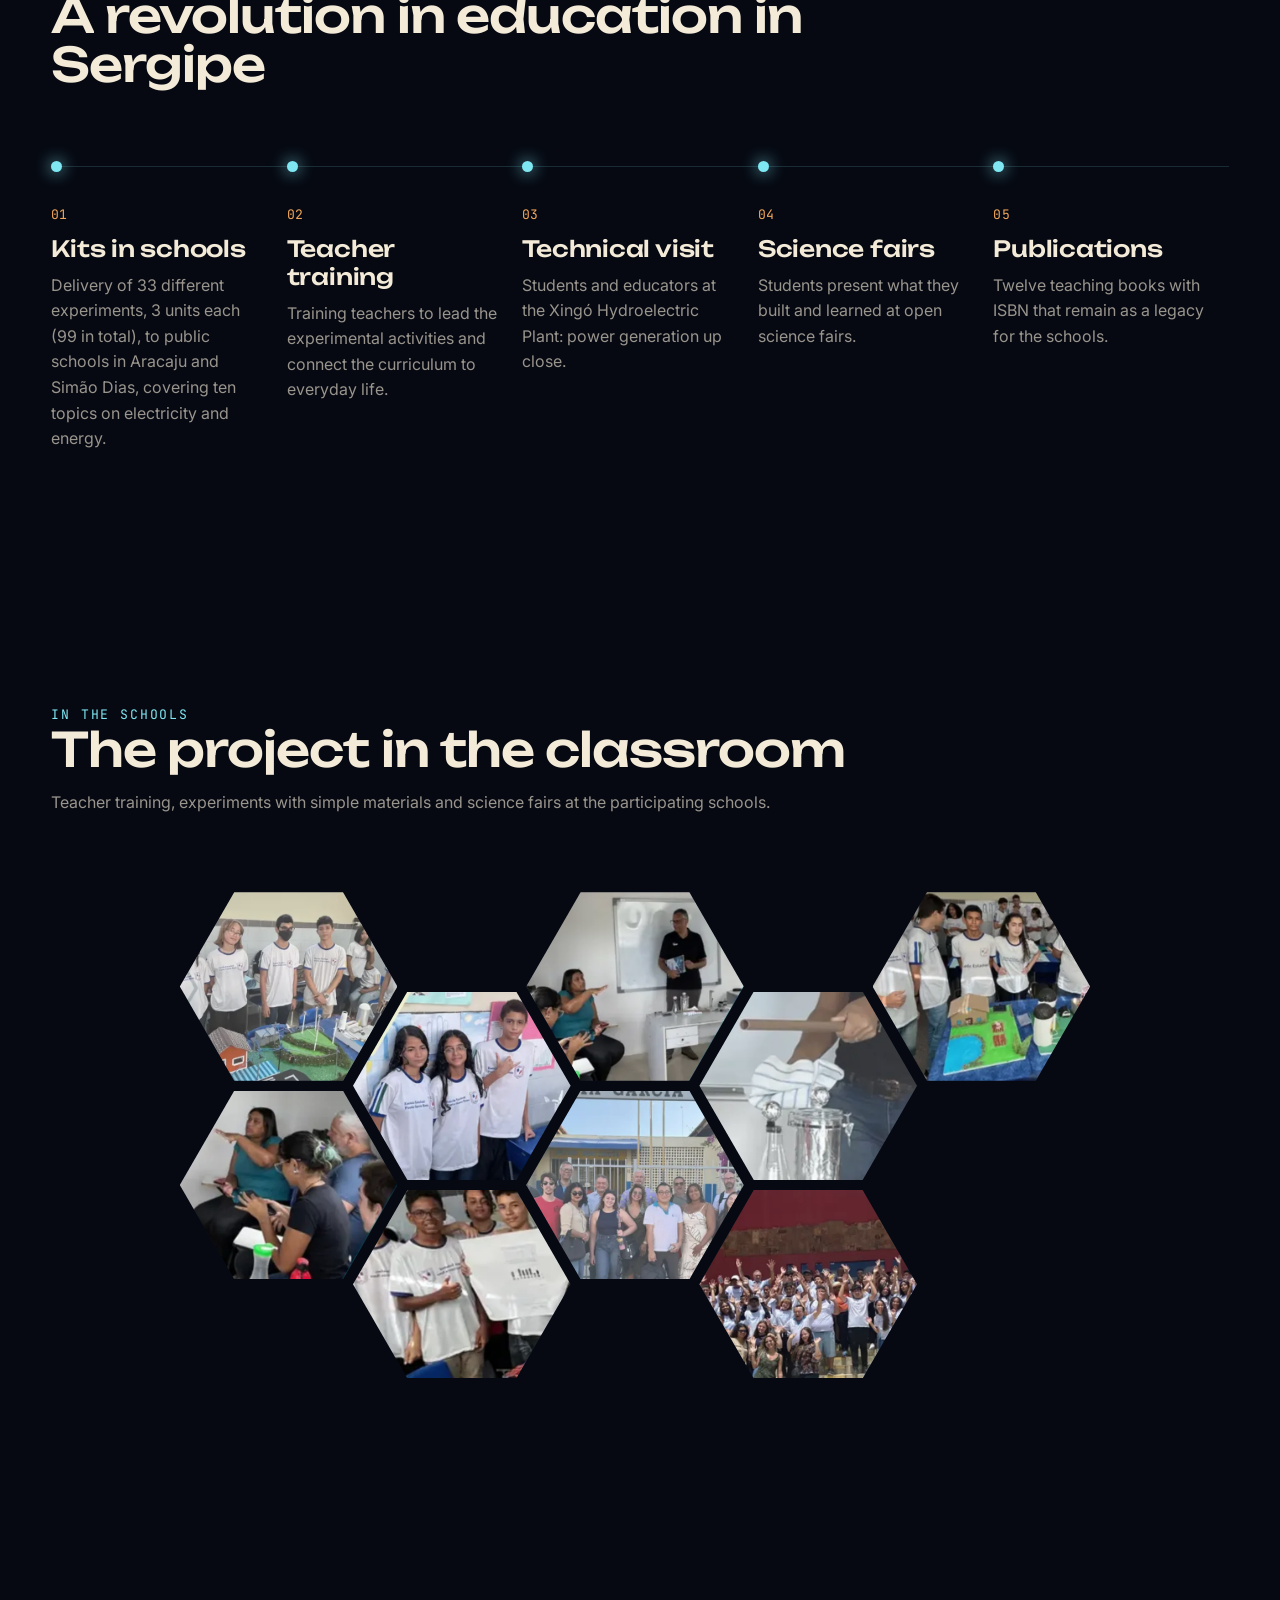
==== commit 837a063d: "Nova marca do CONCESE, tutoriais na proposta e ajustes visuais - CONCESE: nova logomarca por context" ====
--- a/projetos/energia-sustentavel/index.html
+++ b/projetos/energia-sustentavel/index.html
@@ -43,7 +43,7 @@
   <div class="lang notranslate" data-lang-switch>
     <button class="lang__btn" type="button" aria-haspopup="true" aria-expanded="false" aria-label="Idioma">
       <svg viewBox="0 0 24 24" aria-hidden="true"><circle cx="12" cy="12" r="9"/><path d="M3 12h18M12 3c3 3.2 3 14.8 0 18M12 3c-3 3.2-3 14.8 0 18"/></svg>
-      <span data-lang-current>PT</span>
+      <span data-lang-current>BR</span>
     </button>
     <div class="lang__menu" role="menu" aria-label="Idioma"></div>
   </div>
--- a/css/main.css
+++ b/css/main.css
@@ -155,6 +155,10 @@
 /* ---------- 6. Fundo atmosférico ---------- */
 .field { position: fixed; inset: 0; width: 100vw; height: 100vh; z-index: 0; pointer-events: none; opacity: 0; transition: opacity 1.4s var(--ease-out); }
 .has-field .field { opacity: 1; }
+/* páginas de projeto: o fundo fica a meia-luz para o conteúdo ser o protagonista
+   (na chegada pelo buraco de minhoca ele aparece inteiro e então se recolhe) */
+.has-field body[data-project] .field { opacity: 0.6; }
+.has-field.from-wormhole body[data-project] .field { opacity: 1; }
 
 /* legenda educativa da fase cósmica */
 .cosmos-caption {
@@ -294,6 +298,17 @@
 .stats span { color: var(--c-muted); font-size: 0.88rem; }
 @media (min-width: 760px) { .stats { grid-template-columns: repeat(4, 1fr); } .stats li:not(:last-child) { border-right: 1px solid var(--c-line); } .stats li:nth-child(3) { padding-left: 18px; } }
 @media (max-width: 759px) { .stats li:nth-child(3) { padding-left: 0; } }
+/* números de impacto do início: rótulo do valor, número grande e uma linha de destaque que se acende */
+.stats--impact li { position: relative; gap: 10px; padding-top: 26px; padding-bottom: 26px; }
+.stats--impact li::before { content: ""; position: absolute; left: 0; top: -1px; height: 2px; width: 0; background: linear-gradient(90deg, var(--c-cyan), transparent); transition: width 1.4s var(--ease-out); }
+.stats--impact li + li::before { left: 18px; }
+.stats--impact.is-in li::before { width: 60%; }
+.stats--impact li:nth-child(2)::before { transition-delay: 0.12s; } .stats--impact li:nth-child(3)::before { transition-delay: 0.24s; } .stats--impact li:nth-child(4)::before { transition-delay: 0.36s; }
+.stats .stat__k { color: var(--c-cyan); font-size: 0.68rem; letter-spacing: 0.14em; text-transform: uppercase; }
+.stats--impact .stat__n { font-size: clamp(2.4rem, 1.5rem + 3.2vw, 4.4rem); }
+.stats .stat__n span { font-size: inherit; color: inherit; }
+.stats .stat__n .stat__pre { color: var(--c-cyan); }
+.stats .stat__l { color: rgba(243, 234, 216, 0.82); font-size: 0.92rem; line-height: 1.4; max-width: 24ch; }
 
 .scroll-cue { position: absolute; right: var(--gutter); bottom: 40px; display: none; align-items: center; gap: 10px; color: var(--c-muted); writing-mode: vertical-rl; text-transform: uppercase; letter-spacing: 0.2em; }
 .scroll-cue span { width: 1px; height: 48px; background: linear-gradient(var(--c-cyan), transparent); animation: cue 2s var(--ease-in-out) infinite; }
@@ -372,18 +387,28 @@
 .lab__tag { color: var(--c-muted); text-transform: uppercase; letter-spacing: 0.14em; font-size: 0.72rem; margin: 0; }
 .lab__act--bench .lab__tag { color: var(--c-cyan); }
 .lab__text { color: var(--c-muted); line-height: 1.55; margin: 0; max-width: 46ch; }
+/* frase de destaque do "antes": resume a dificuldade do ensino tradicional */
+.lab__quote { margin: 0; padding-left: 14px; border-left: 2px solid var(--c-orange); font-family: var(--f-display); font-weight: 400; font-size: clamp(1.05rem, 0.95rem + 0.5vw, 1.35rem); line-height: 1.3; color: var(--c-ink); max-width: 28ch; text-wrap: balance; }
 .board, .bench { width: 100%; height: auto; overflow: visible; fill: none; stroke-linecap: round; stroke-linejoin: round; }
 @media (min-width: 900px) { .lab { grid-template-columns: 1fr 1fr; } }
 
 /* antes: equação no quadro, peças soltas que flutuam sem encaixe */
-.lab__try { margin-left: 8px; padding: 2px 8px; border-radius: 999px; background: rgba(127, 231, 242, 0.12); color: var(--c-cyan); letter-spacing: 0.08em; }
+.lab__try { display: inline-block; white-space: nowrap; margin-left: 8px; padding: 2px 8px; border-radius: 999px; background: rgba(127, 231, 242, 0.12); color: var(--c-cyan); letter-spacing: 0.08em; }
 .puzzle__board { fill: rgba(63, 165, 140, 0.08); stroke: rgba(243, 234, 216, 0.22); stroke-width: 1.5; }
 .puzzle__eq, .puzzle__answer, .puzzle__x { font-family: var(--f-display); text-anchor: middle; stroke: none; }
 .puzzle__eq { fill: rgba(243, 234, 216, 0.85); font-size: 30px; }
 .puzzle__answer { fill: #7fd3bd; font-size: 16px; opacity: 0; transition: opacity 0.6s var(--ease-out) 0.9s; }
 .puzzle__base { stroke: rgba(243, 234, 216, 0.3); stroke-width: 2; stroke-dasharray: 6 8; transition: stroke 0.6s var(--ease-out); }
-.puzzle__links { stroke: rgba(242, 166, 90, 0.5); stroke-width: 1.5; stroke-dasharray: 2 6; animation: links 2.4s ease-in-out infinite; }
-@keyframes links { 0%, 100% { opacity: 0; stroke-dashoffset: 0; } 40% { opacity: 1; } 70% { opacity: 0.2; stroke-dashoffset: -24; } }
+.puzzle__q { font-family: var(--f-display); text-anchor: middle; stroke: none; fill: var(--c-orange); font-size: 16px; animation: q-pulse 2.2s ease-in-out infinite; transition: opacity 0.4s; }
+@keyframes q-pulse { 50% { opacity: 0.35; } }
+.lab.is-solved .puzzle__q { opacity: 0; animation: none; }
+/* encaixes vazios: o destino que as peças não conseguem alcançar */
+.puzzle__slot { fill: none; stroke: rgba(243, 234, 216, 0.28); stroke-width: 1.5; stroke-dasharray: 4 4; transition: stroke 0.25s, fill 0.25s; }
+.puzzle__slot.is-hit { stroke: var(--c-red); fill: rgba(194, 69, 47, 0.12); stroke-dasharray: none; }
+.lab.is-solved .puzzle__slot { stroke: rgba(127, 231, 242, 0.5); }
+.loose.is-hit .puzzle__box, .loose.is-hit .puzzle__cube, .loose.is-hit .puzzle__lid { stroke: var(--c-red); }
+.puzzle.is-struggling .loose__float { animation: none; }
+.lab__watch { display: inline-block; white-space: nowrap; margin-left: 8px; padding: 2px 8px; border-radius: 999px; background: rgba(243, 234, 216, 0.08); color: var(--c-muted); letter-spacing: 0.08em; }
 .puzzle__box { fill: #1d1914; stroke: var(--c-orange); stroke-width: 2; transition: fill 0.6s var(--ease-out), stroke 0.6s var(--ease-out); }
 .puzzle__lid { fill: #2a2117; stroke: var(--c-orange); stroke-width: 2; transform-box: fill-box; transform-origin: 0% 100%; transition: rotate 0.7s cubic-bezier(0.34, 1.35, 0.64, 1), translate 0.7s var(--ease-out), stroke 0.6s; }
 .puzzle__x { fill: var(--c-orange); font-size: 22px; transition: opacity 0.4s; }
@@ -396,7 +421,6 @@
 /* equilíbrio na bancada: tudo se encaixa e a caixa revela 4 blocos */
 .lab.is-solved .loose { translate: var(--tx) var(--ty); }
 .lab.is-solved .loose__float { animation: none; }
-.lab.is-solved .puzzle__links { animation: none; opacity: 0; }
 .lab.is-solved .puzzle__base { stroke: var(--c-cyan); stroke-dasharray: none; }
 .lab.is-solved .puzzle__box { fill: rgba(127, 231, 242, 0.06); stroke: var(--c-cyan); }
 .lab.is-solved .puzzle__lid { rotate: -32deg; translate: -6px -6px; stroke: var(--c-cyan); }
@@ -417,7 +441,20 @@
 .bench__plate { fill: rgba(127, 231, 242, 0.08); stroke: rgba(127, 231, 242, 0.7); stroke-width: 2; transition: stroke 0.4s; }
 .bench__box { fill: #2a2117; stroke: var(--c-orange); stroke-width: 2; }
 .bench__load text { fill: var(--c-orange); stroke: none; font-family: var(--f-display); font-size: 18px; text-anchor: middle; }
-.bench__cube { fill: rgba(127, 231, 242, 0.25); stroke: var(--c-cyan); stroke-width: 1.5; }
+.bench__cube { fill: rgba(127, 231, 242, 0.25); stroke: var(--c-cyan); stroke-width: 1.5; transition: fill 0.5s, stroke 0.5s; }
+/* a caixa é só um recipiente sem peso: contorno tracejado; no equilíbrio ela se abre e mostra os 4 blocos */
+.bench__box { stroke-dasharray: 4 3; transition: fill 0.6s, stroke 0.6s; }
+.bench__load text { transition: opacity 0.4s; }
+.bench__inside .bench__cube { opacity: 0; scale: 0.4; transform-box: fill-box; transform-origin: center; transition: opacity 0.4s, scale 0.5s cubic-bezier(0.34, 1.5, 0.64, 1), fill 0.5s, stroke 0.5s; }
+.lab.is-solved .bench__box { fill: rgba(63, 165, 140, 0.06); stroke: #7fd3bd; }
+.lab.is-solved .bench__load text { opacity: 0; }
+.lab.is-solved .bench__inside .bench__cube { opacity: 1; scale: 1; }
+.lab.is-solved .bench__inside .bench__cube:nth-child(2) { transition-delay: 0.12s; }
+.lab.is-solved .bench__inside .bench__cube:nth-child(3) { transition-delay: 0.24s; }
+.lab.is-solved .bench__inside .bench__cube:nth-child(4) { transition-delay: 0.36s; }
+.lab.is-solved .bench__pan .bench__cube { fill: rgba(63, 165, 140, 0.45); stroke: #7fd3bd; }
+.bench__legend { display: flex; align-items: center; gap: 8px; margin: 0; color: rgba(243, 234, 216, 0.75); font-size: 0.74rem; }
+.bench__legend svg { width: 16px; height: 16px; flex: none; fill: #2a2117; stroke: var(--c-orange); stroke-width: 1.5; stroke-dasharray: 3 2; }
 #benchRight .bench__cube { animation: drop 0.45s cubic-bezier(0.34, 1.35, 0.64, 1); }
 @keyframes drop { from { translate: 0 -24px; opacity: 0; } }
 .bench__panhit, .bench__trayhit { fill: transparent; cursor: pointer; }
@@ -654,6 +691,14 @@
 .demo__btn:active { transform: scale(0.95); }
 .demo__btn[aria-pressed="true"] { background: rgba(242, 166, 90, 0.18); border-color: var(--c-orange); }
 .demo__row { display: flex; flex-wrap: wrap; align-items: center; gap: 10px 14px; }
+/* tutorial: etiqueta que aponta para o controle e some depois do primeiro toque */
+.demo__hint { justify-self: start; position: relative; display: inline-flex; align-items: center; gap: 6px; margin-bottom: -4px; padding: 6px 12px; border-radius: 999px;
+  background: var(--c-cyan); color: var(--c-void); font-size: 0.72rem; font-weight: 500; white-space: nowrap; animation: hint-nudge 1.6s var(--ease-in-out) infinite;
+  transition: opacity 0.4s, max-height 0.4s, margin 0.4s, padding 0.4s; max-height: 40px; overflow: visible; }
+.demo__hint::after { content: ""; position: absolute; left: 18px; top: 100%; border: 6px solid transparent; border-top-color: var(--c-cyan); }
+.step.is-touched .demo__hint { opacity: 0; max-height: 0; margin: 0; padding-top: 0; padding-bottom: 0; animation: none; pointer-events: none; }
+.demo__btn.is-demo { transform: scale(0.94); background: rgba(127, 231, 242, 0.3); }
+@media (prefers-reduced-motion: reduce) { .demo__hint { animation: none; } }
 .demo__out { color: var(--c-muted); font-size: 0.78rem; }
 .demo__range { display: grid; gap: 6px; }
 .demo__range .mono { color: var(--c-cyan); font-size: 0.72rem; text-transform: uppercase; letter-spacing: 0.1em; }
@@ -786,17 +831,32 @@
 .partners__list button:hover, .partners__list button.is-hot { border-color: var(--c-cyan); background: rgba(127, 231, 242, 0.06); }
 .partners__list strong { font-family: var(--f-display); font-weight: 500; }
 .partners__list small { display: block; color: var(--c-muted); font-size: 0.82rem; }
-.lattice { position: relative; aspect-ratio: 1 / 1; width: 100%; max-width: 640px; margin-inline: auto; }
+.lattice { position: relative; aspect-ratio: 1 / 1; width: 100%; max-width: 640px; margin-inline: auto; isolation: isolate; }
+/* um "visor" escuro e desfocado atrás da rede: o fundo continua visível ao redor,
+   mas não ofusca os átomos e as logos */
+.lattice::before { content: ""; position: absolute; inset: -6%; z-index: -1; border-radius: 50%; pointer-events: none;
+  background: radial-gradient(closest-side, rgba(6, 9, 18, 0.9), rgba(6, 9, 18, 0.72) 62%, rgba(6, 9, 18, 0) 100%);
+  backdrop-filter: blur(6px); -webkit-backdrop-filter: blur(6px);
+  -webkit-mask: radial-gradient(closest-side, #000 70%, transparent 100%); mask: radial-gradient(closest-side, #000 70%, transparent 100%); }
 .lattice__canvas { position: absolute; inset: 0; width: 100%; height: 100%; }
 .lattice__nodes { position: absolute; inset: 0; }
 .lnode {
-  position: absolute; translate: -50% -50%; width: var(--s, 120px); aspect-ratio: 1; border-radius: 50%;
+  position: absolute; translate: -50% -50%; width: var(--s, 120px); height: var(--s, 120px); border-radius: 50%; overflow: hidden;
   display: grid; place-items: center; padding: 14px; cursor: pointer; border: 1px solid rgba(127, 231, 242, 0.35);
   background: radial-gradient(circle at 35% 30%, rgba(243, 234, 216, 0.98), rgba(220, 230, 235, 0.92));
   box-shadow: 0 0 0 6px rgba(127, 231, 242, 0.08), 0 0 40px -6px rgba(127, 231, 242, 0.6);
   transition: transform 0.5s var(--ease-out), box-shadow 0.5s;
 }
-.lnode img { width: 100%; height: 100%; object-fit: contain; }
+.lnode img { width: 100%; height: 100%; min-width: 0; min-height: 0; object-fit: contain; }   /* a logo não estica o círculo */
+.lnode--invite { overflow: visible; }
+.partners__logo { position: relative; flex: none; width: 48px; height: 48px; border-radius: 50%; background: var(--c-paper); display: grid; place-items: center; }
+.partners__logo img { width: 62%; height: 62%; object-fit: contain; }   /* cabe inteira dentro do círculo */
+/* órbita: anel tracejado girando devagar e um elétron que acelera no hover */
+.partners__logo::before { content: ""; position: absolute; inset: -6px; border-radius: 50%; border: 1px dashed rgba(127, 231, 242, 0.45); animation: mark-spin 22s linear infinite; }
+.partners__logo::after { content: ""; position: absolute; top: -9px; left: calc(50% - 3px); width: 6px; height: 6px; border-radius: 50%; background: var(--c-cyan); box-shadow: 0 0 8px var(--c-cyan); transform-origin: 3px 33px; animation: mark-spin 6s linear infinite; }
+.partners__list button:hover .partners__logo::after, .partners__list button.is-hot .partners__logo::after { animation-duration: 1.8s; }
+@media (prefers-reduced-motion: reduce) { .partners__logo::before, .partners__logo::after { animation: none; } }
+.partners__list button > span:nth-child(2) { flex: 1; }
 .lnode:hover, .lnode:focus-visible, .lnode.is-hot { transform: scale(1.08); box-shadow: 0 0 0 10px rgba(127, 231, 242, 0.16), 0 0 70px rgba(127, 231, 242, 0.75); }
 /* vaga aberta: núcleo vazio, órbita tracejada girando e etiqueta que surge no hover */
 .lnode--invite { padding: 0; overflow: visible; border: 0; background: radial-gradient(circle, rgba(127, 231, 242, 0.14), rgba(6, 9, 18, 0.85) 62%); box-shadow: none; text-decoration: none; }
--- a/css/project.css
+++ b/css/project.css
@@ -175,6 +175,9 @@
 .route__hl:hover { background: rgba(251, 208, 76, 0.12); border-color: #fbd04c; color: var(--c-ink); }
 /* o número fica num <span> (contagem animada): herda o tamanho do .stat__n, não o do rótulo */
 .p-stats .stat__n span { font-size: inherit; color: inherit; }
+/* números de destaque em amarelo (como na OSFIC); o "+" continua azul */
+.p-stats .stat__n { color: #fbd04c; text-shadow: 0 0 28px rgba(251, 208, 76, 0.3); }
+.p-stats .stat__n .stat__pre { color: var(--c-cyan); font-size: 0.6em; }
 .chal__bars li.is-na .chal__bar { background: repeating-linear-gradient(90deg, var(--c-faint) 0 6px, transparent 6px 12px); }
 .chal__bars li.is-na .chal__val { font-family: var(--f-body); font-style: italic; font-size: 0.8rem; opacity: 0.8; }
 /* rota: grupos, inscritos, certificados e professores (2 × 2) */
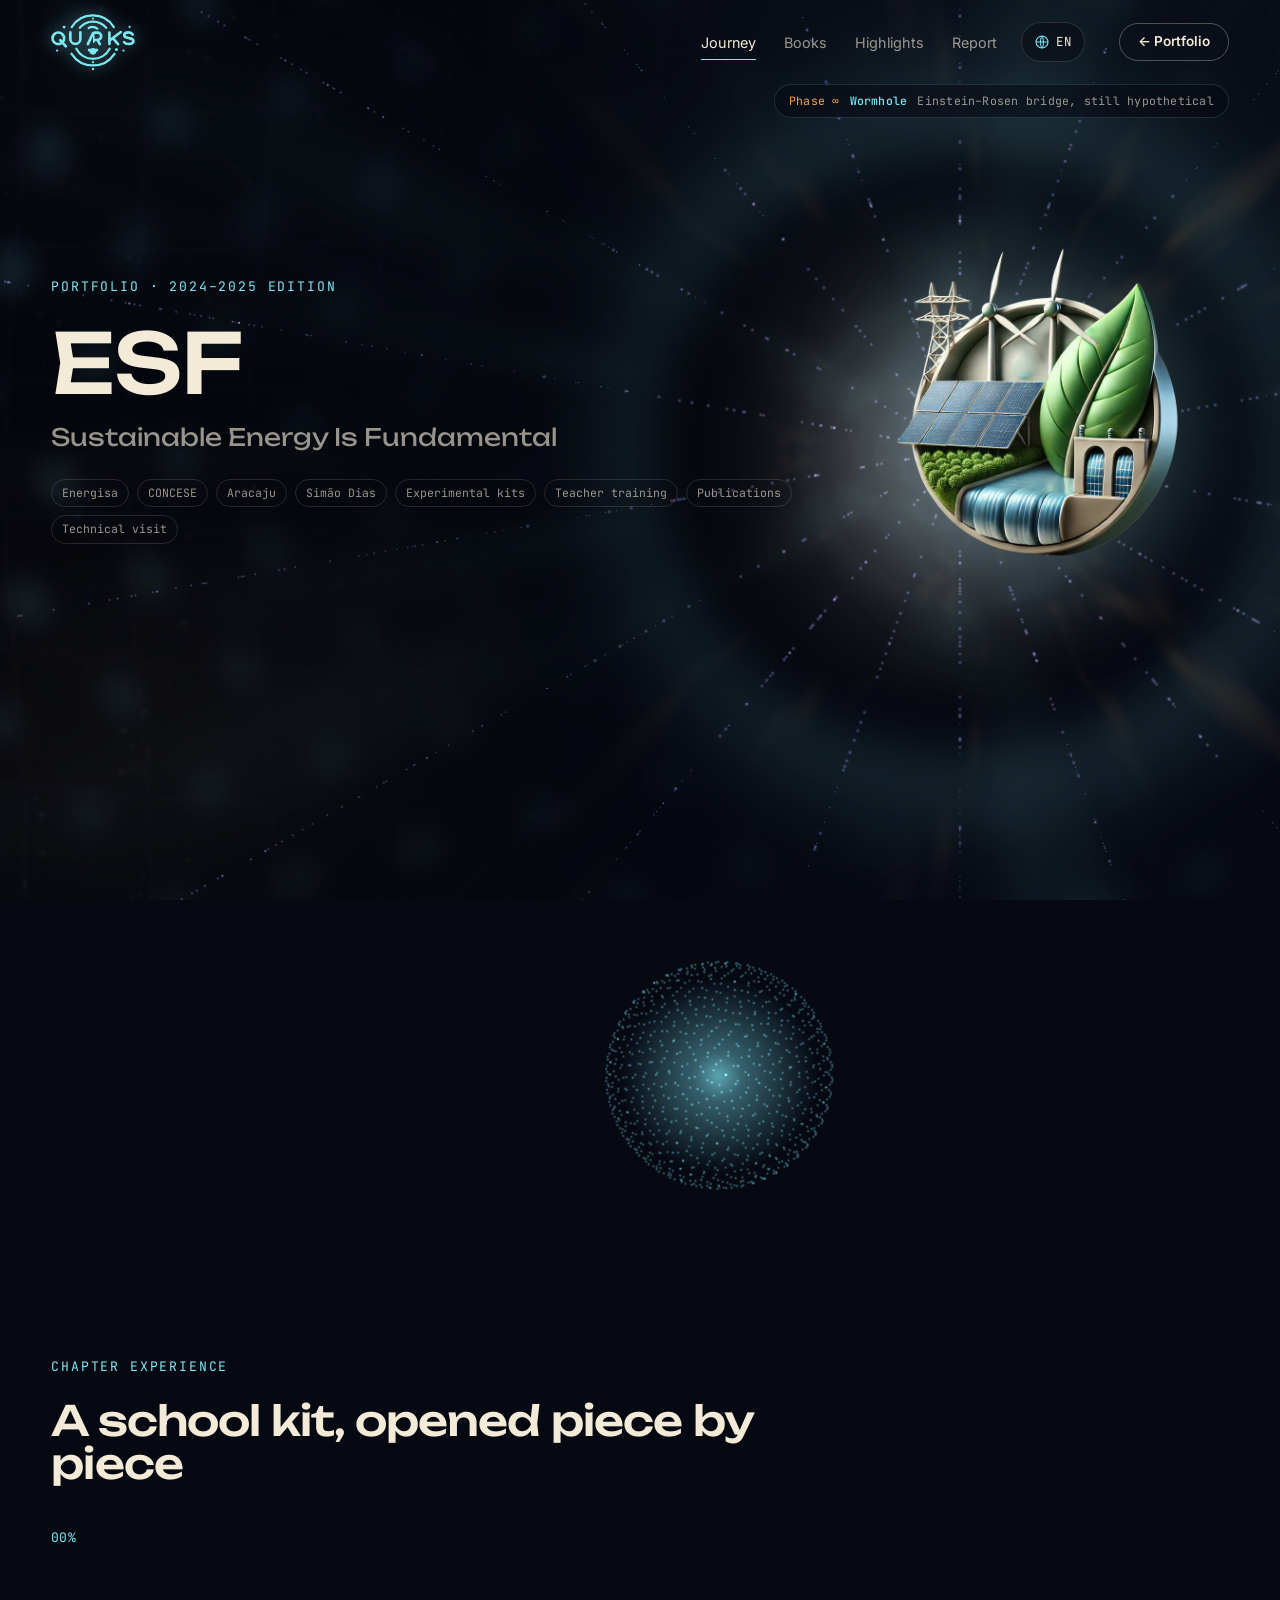
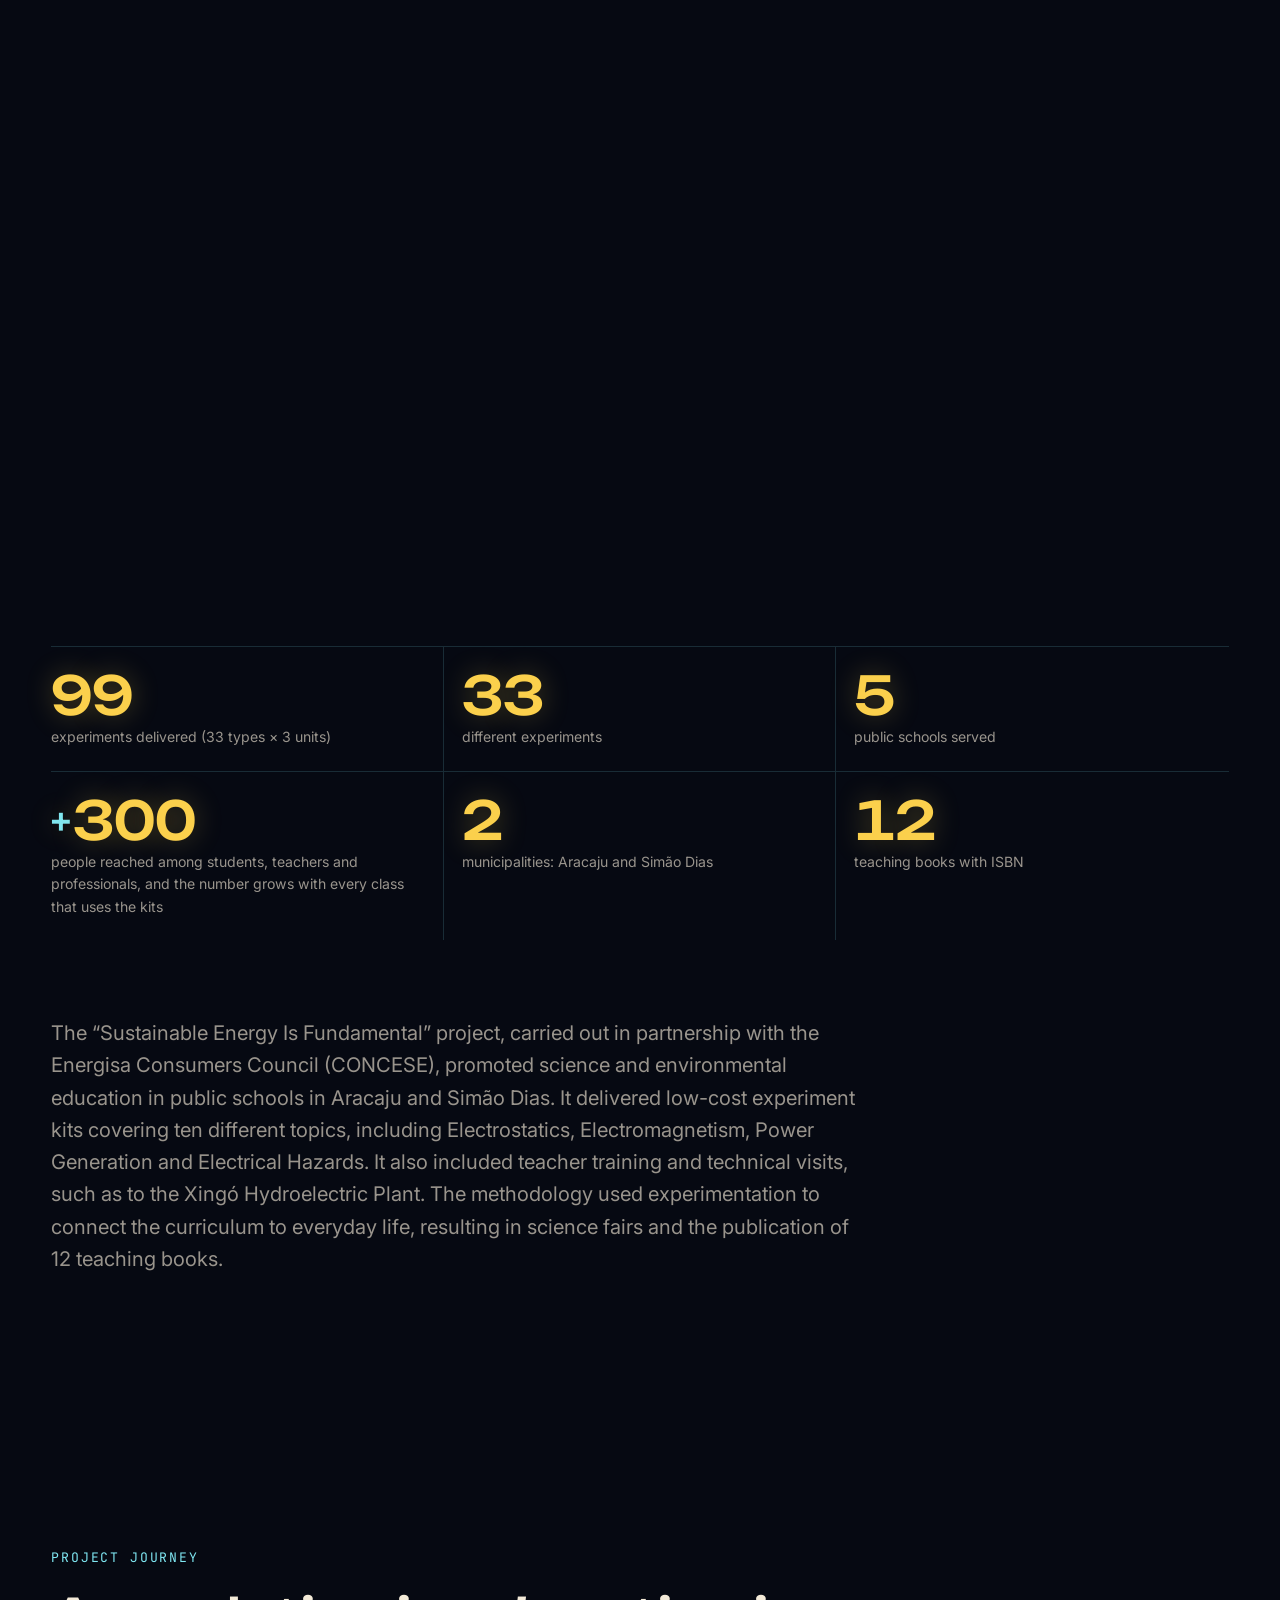
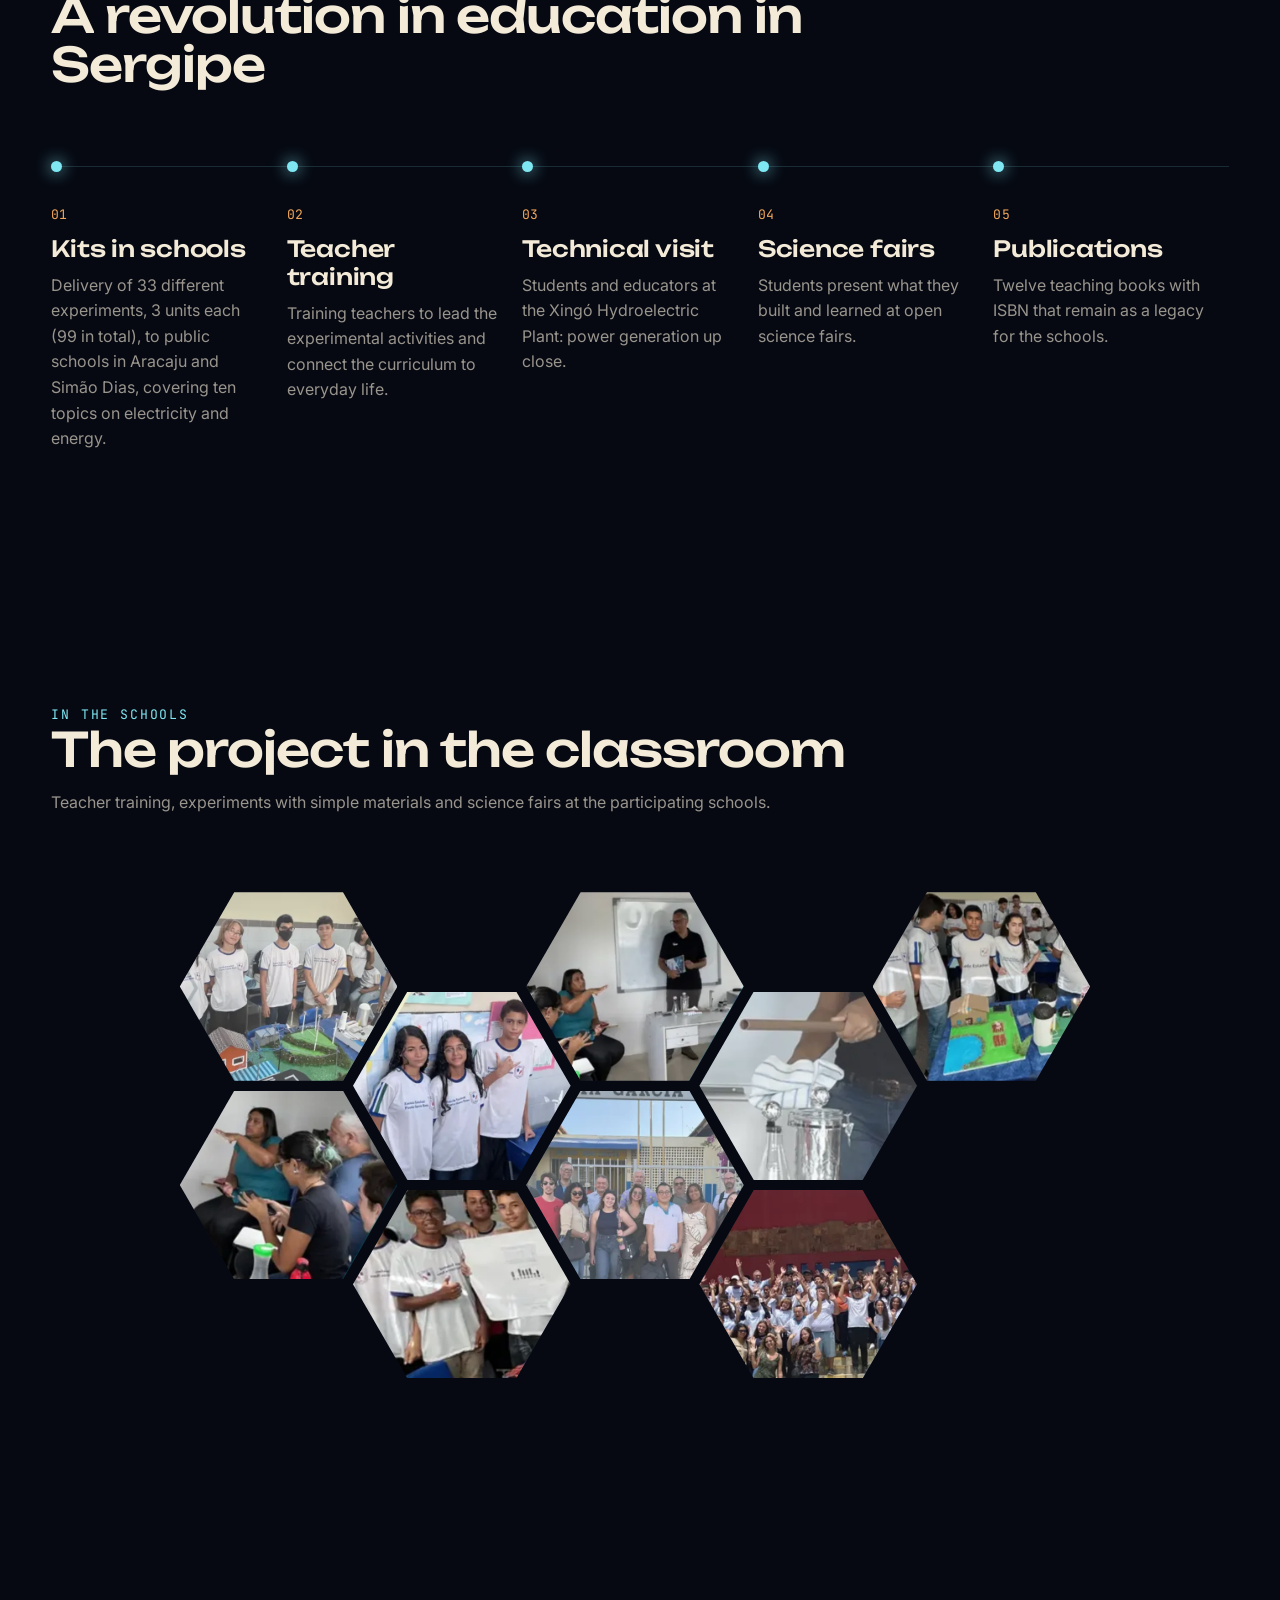
==== commit ba3904e2: "Energia Sustentável: vídeo completo do projeto no YouTube em destaque - Fachada leve (miniatura + pl" ====
--- a/projetos/energia-sustentavel/index.html
+++ b/projetos/energia-sustentavel/index.html
@@ -123,8 +123,9 @@
           <p class="kicker mono">Registros do projeto</p>
           <h2 class="h2 display" data-split>Em movimento</h2>
         </div>
-        <p class="muted" data-reveal>Os vídeos carregam do Instagram só quando você clica.</p>
+        <p class="muted" data-reveal>Os vídeos carregam do YouTube e do Instagram só quando você clica.</p>
       </div>
+      <div class="p-video" data-bind="video"></div>
       <ul class="reels" data-bind="reels"></ul>
     </div>
   </section>
--- a/css/project.css
+++ b/css/project.css
@@ -200,3 +200,67 @@
   .hive li:nth-child(3n + 2) { margin-top: calc(var(--w) * 0.433 + var(--hg) / 2); }
   .hive__cap { display: none; }
 }
+
+/* FIICEST: a página assume o verde-limão e o vermelho da marca do evento */
+body[data-project="fiicest"] { --fii-lime: #c2f51a; --fii-red: #e0451f; --fii-purple: #6a4fd6; }
+body[data-project="fiicest"] .p-stats .stat__n { color: var(--fii-lime); text-shadow: 3px 3px 0 rgba(199, 42, 9, 0.55), 0 0 28px rgba(194, 245, 26, 0.25); }
+body[data-project="fiicest"] .p-stats--big li { border-color: rgba(194, 245, 26, 0.22) !important;
+  background: radial-gradient(120% 90% at 0% 0%, rgba(194, 245, 26, 0.1), transparent 60%), rgba(14, 22, 38, 0.6); }
+body[data-project="fiicest"] .p-stats--big li::after { background: radial-gradient(circle, rgba(199, 42, 9, 0.22), transparent 70%); }
+body[data-project="fiicest"] .journey__step::before { background: var(--fii-lime); box-shadow: 3px 3px 0 var(--fii-red), 0 0 16px rgba(194, 245, 26, 0.6); }
+body[data-project="fiicest"] .journey__n { color: var(--fii-lime); }
+.p-hero__badge--fiicest { filter: drop-shadow(0 0 50px rgba(194, 245, 26, 0.22)); }
+@media (min-width: 960px) and (max-width: 1179px) {
+  body[data-project="fiicest"] .journey { grid-template-columns: repeat(4, 1fr); row-gap: 28px; }
+}
+@media (min-width: 1180px) {
+  body[data-project="fiicest"] .journey { grid-template-columns: repeat(7, 1fr); }
+  body[data-project="fiicest"] .journey__step { padding-right: 16px; }
+  body[data-project="fiicest"] .journey__step p { font-size: 0.9rem; }
+}
+
+/* três eixos da feira */
+.axes { display: grid; gap: 14px; margin-top: clamp(32px, 5vw, 56px); }
+.axes__item { padding: clamp(20px, 2.4vw, 28px); display: grid; gap: 8px; align-content: start; }
+.axes__item .h3 { margin: 4px 0 0; }
+.axes__item p { margin: 0; color: var(--c-muted); line-height: 1.5; }
+.axes__day { color: var(--fii-lime, var(--c-cyan)); font-size: 0.72rem; }
+.axes__kicker { margin-top: clamp(40px, 6vw, 72px); }
+@media (min-width: 760px) { .axes { grid-template-columns: repeat(3, 1fr); } }
+@media (min-width: 960px) {
+  .p-stats--event { grid-template-columns: repeat(5, 1fr); }
+  .p-stats--event li:nth-child(n) { border-right: 1px solid var(--c-faint); padding-left: 18px; }
+  .p-stats--event li:first-child { padding-left: 0; }
+  .p-stats--event li:last-child { border-right: 0; }
+}
+
+/* peças gráficas: miniaturas em retrato, mais colunas */
+.gallery--pieces { columns: 5 150px; }
+.gallery--pieces figcaption { font-size: 0.76rem; }
+
+/* legado: marca branca ao lado do texto final */
+.p-legacy { align-items: center; gap: clamp(32px, 5vw, 64px); }
+.p-legacy__mark { width: min(100%, 460px); height: auto; justify-self: center; }
+/* números maiores que três dígitos (185,7k, R$ 4,5 mil) cabem no cartão em uma linha */
+body[data-project="fiicest"] .p-stats--big .stat__n { font-size: clamp(2.6rem, 1.7rem + 3.2vw, 4.4rem); white-space: nowrap; }
+body[data-project="fiicest"] .p-stats .stat__n .stat__suf { font-size: 0.55em; margin-left: 0.08em; }
+
+/* vídeo em destaque (YouTube) */
+.p-video { margin: 0 auto 22px; max-width: 1000px; }
+.p-video__facade, .p-video__frame { display: block; width: 100%; aspect-ratio: 16 / 9; border-radius: var(--radius); border: 1px solid var(--c-faint); }
+.p-video__facade {
+  position: relative; overflow: hidden; cursor: pointer; padding: 0; text-align: left;
+  background: radial-gradient(120% 80% at 30% 20%, rgba(127, 231, 242, 0.14), transparent 60%), radial-gradient(100% 70% at 80% 90%, rgba(242, 166, 90, 0.16), transparent 60%), var(--c-nebula);
+  transition: border-color 0.3s, transform 0.5s var(--ease-out);
+}
+.p-video__facade:hover { border-color: var(--c-cyan); transform: translateY(-3px); }
+.p-video__facade img { position: absolute; inset: 0; width: 100%; height: 100%; object-fit: cover; transition: transform 0.9s var(--ease-out); }
+.p-video__facade:hover img { transform: scale(1.03); }
+.p-video__shade { position: absolute; inset: 0; background: linear-gradient(180deg, rgba(6, 9, 18, 0.1) 30%, rgba(6, 9, 18, 0.85)); }
+.p-video__meta { position: absolute; left: clamp(16px, 3vw, 32px); bottom: clamp(16px, 3vw, 28px); display: grid; gap: 6px; }
+.p-video__kicker { color: var(--c-orange); text-transform: uppercase; letter-spacing: 0.14em; font-size: 0.7rem; }
+.p-video__title { font-family: var(--f-display); font-weight: 500; font-size: clamp(1.2rem, 1rem + 1.2vw, 2rem); line-height: 1.15; color: var(--c-ink); }
+.p-video__play { position: absolute; left: 50%; top: 50%; translate: -50% -50%; width: 88px; height: 88px; background: rgba(6, 9, 18, 0.45); backdrop-filter: blur(6px); -webkit-backdrop-filter: blur(6px); }
+.p-video__frame { background: #000; }
+.p-video__link { display: inline-block; margin-top: 10px; color: var(--c-muted); font-size: 0.75rem; text-decoration: none; }
+.p-video__link:hover { color: var(--c-cyan); }
